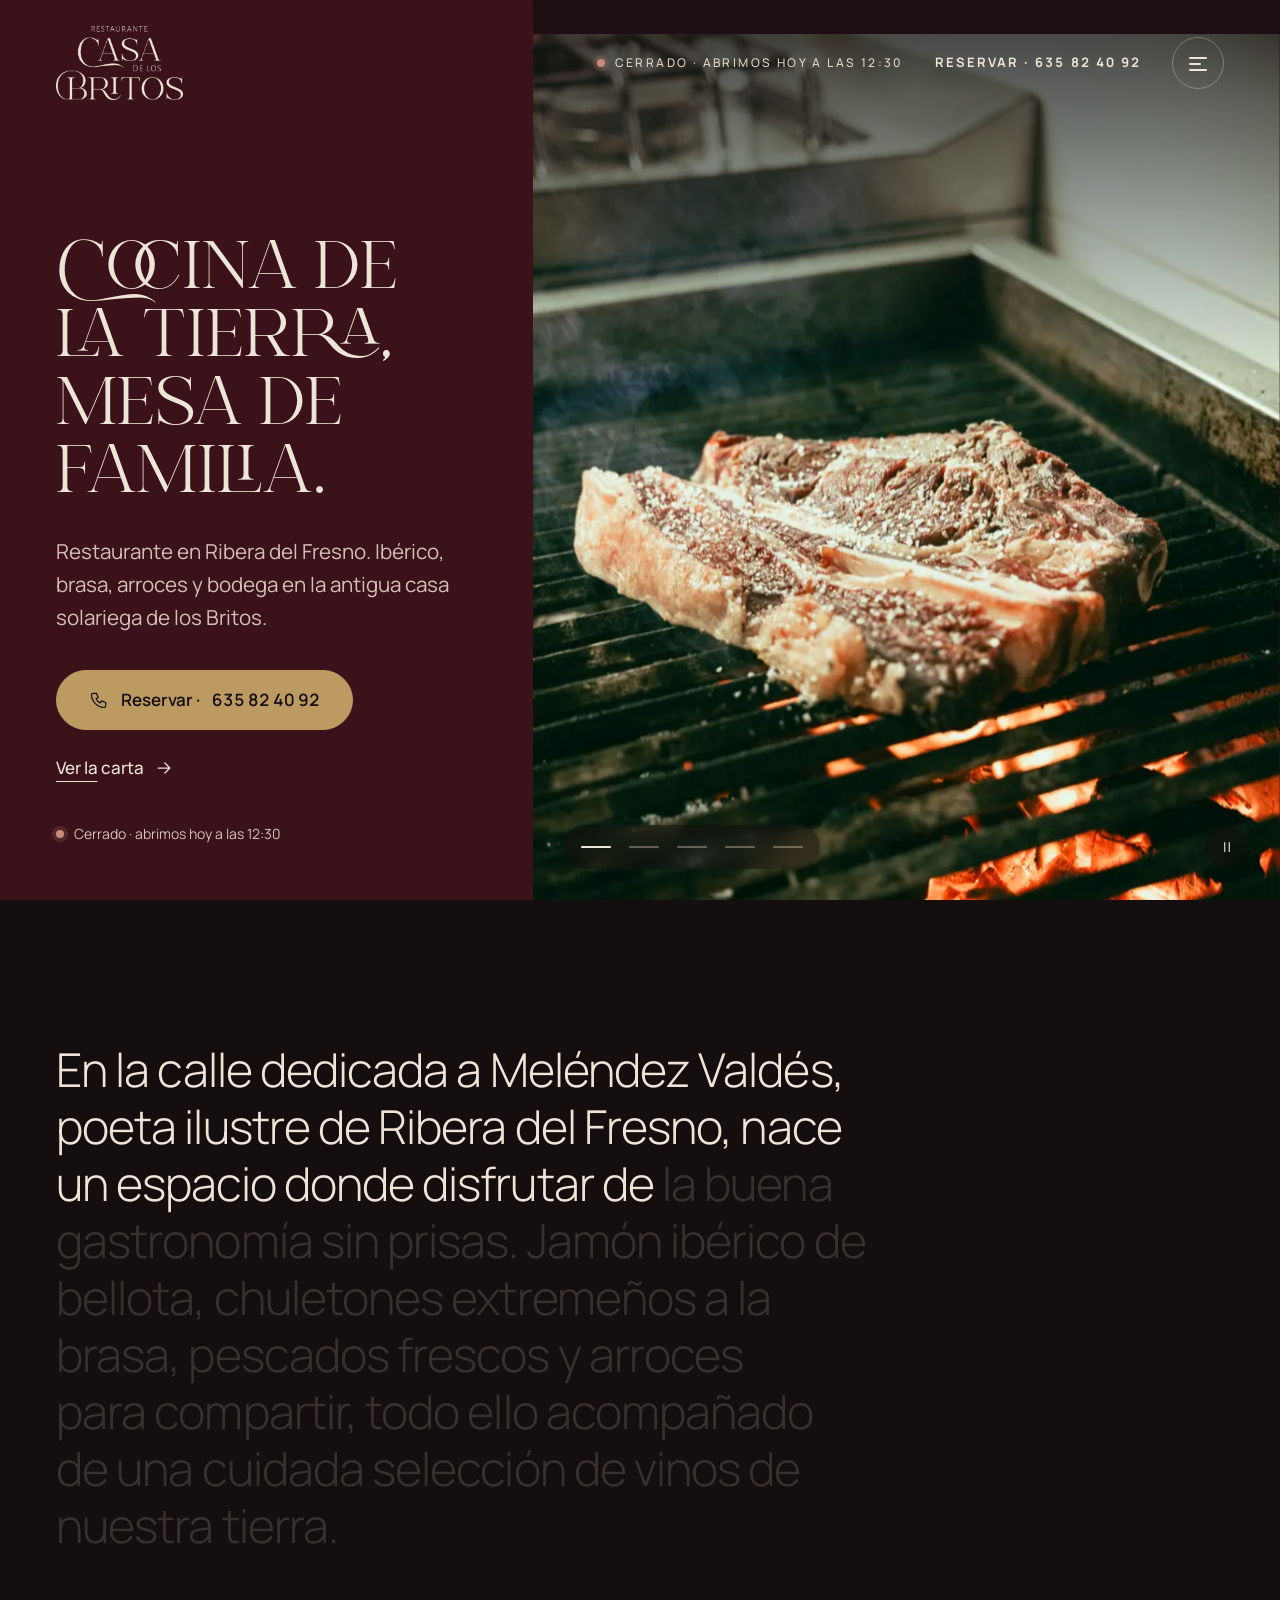
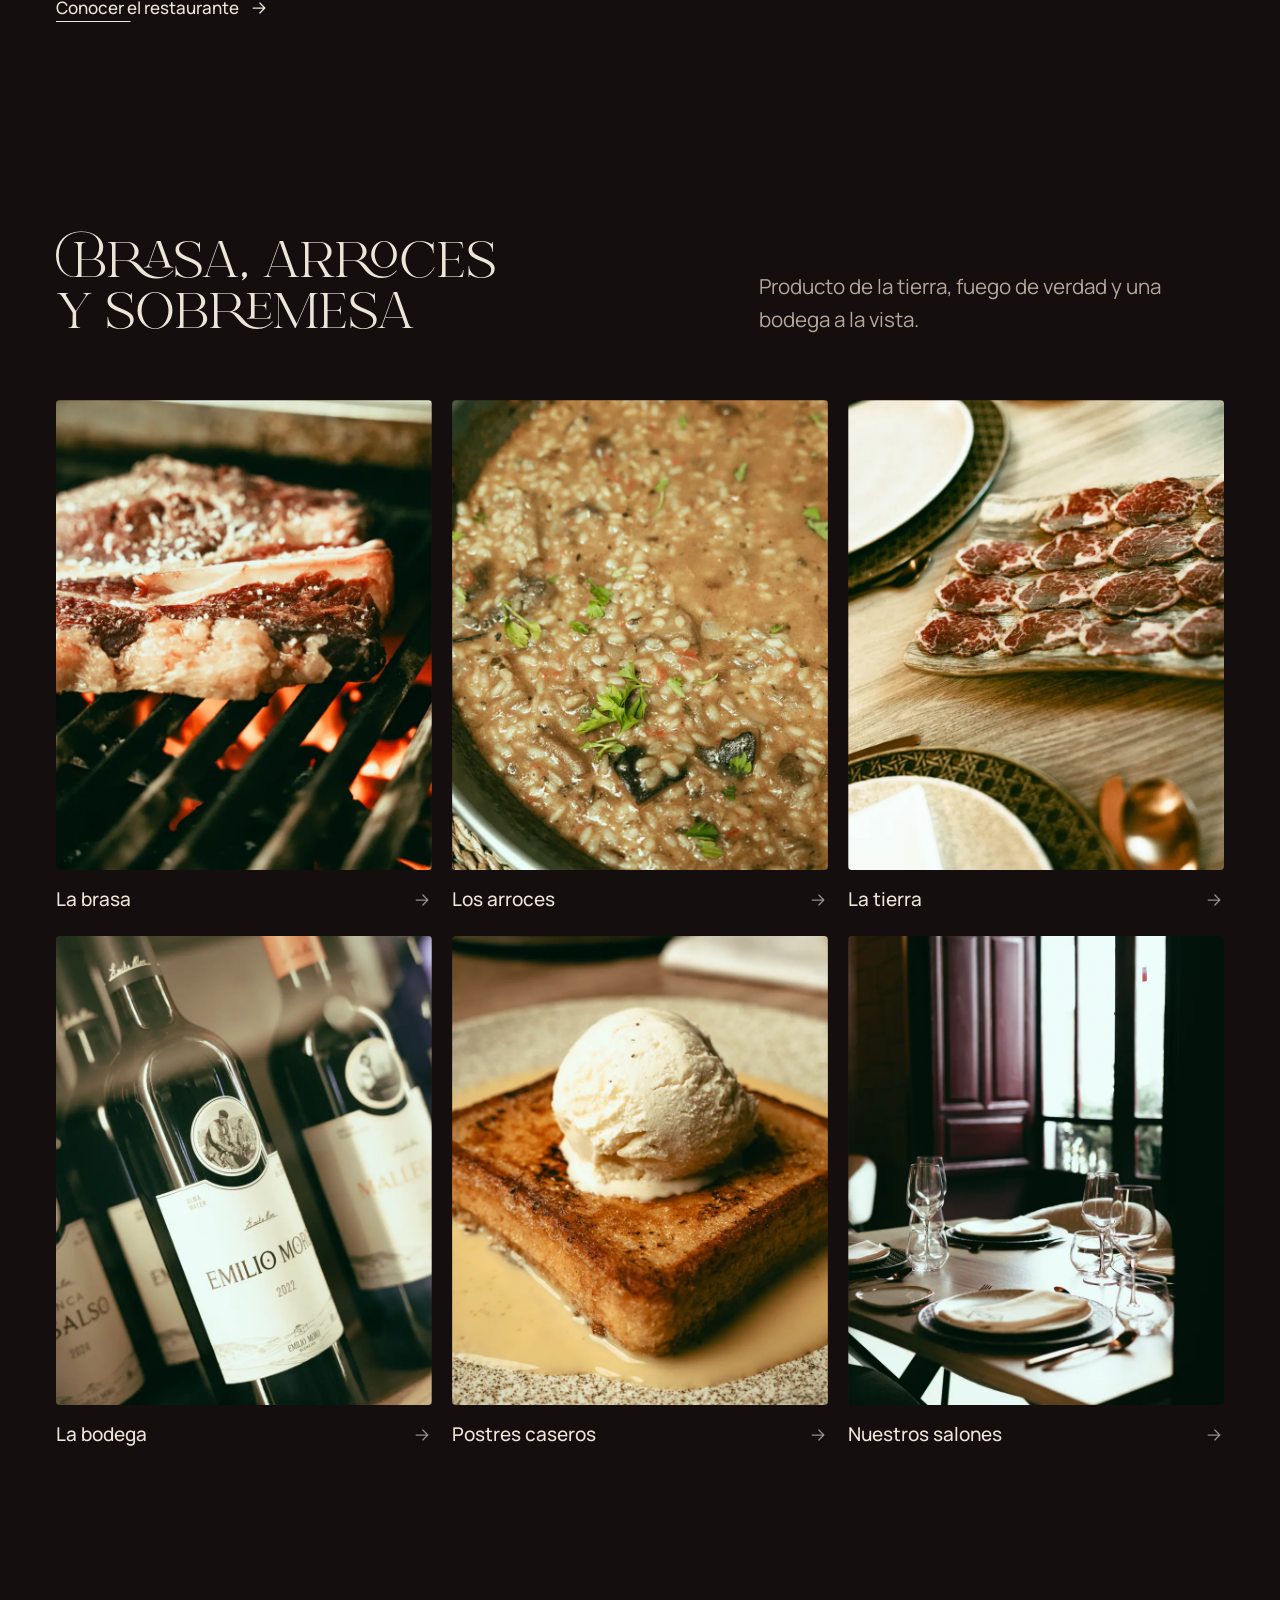
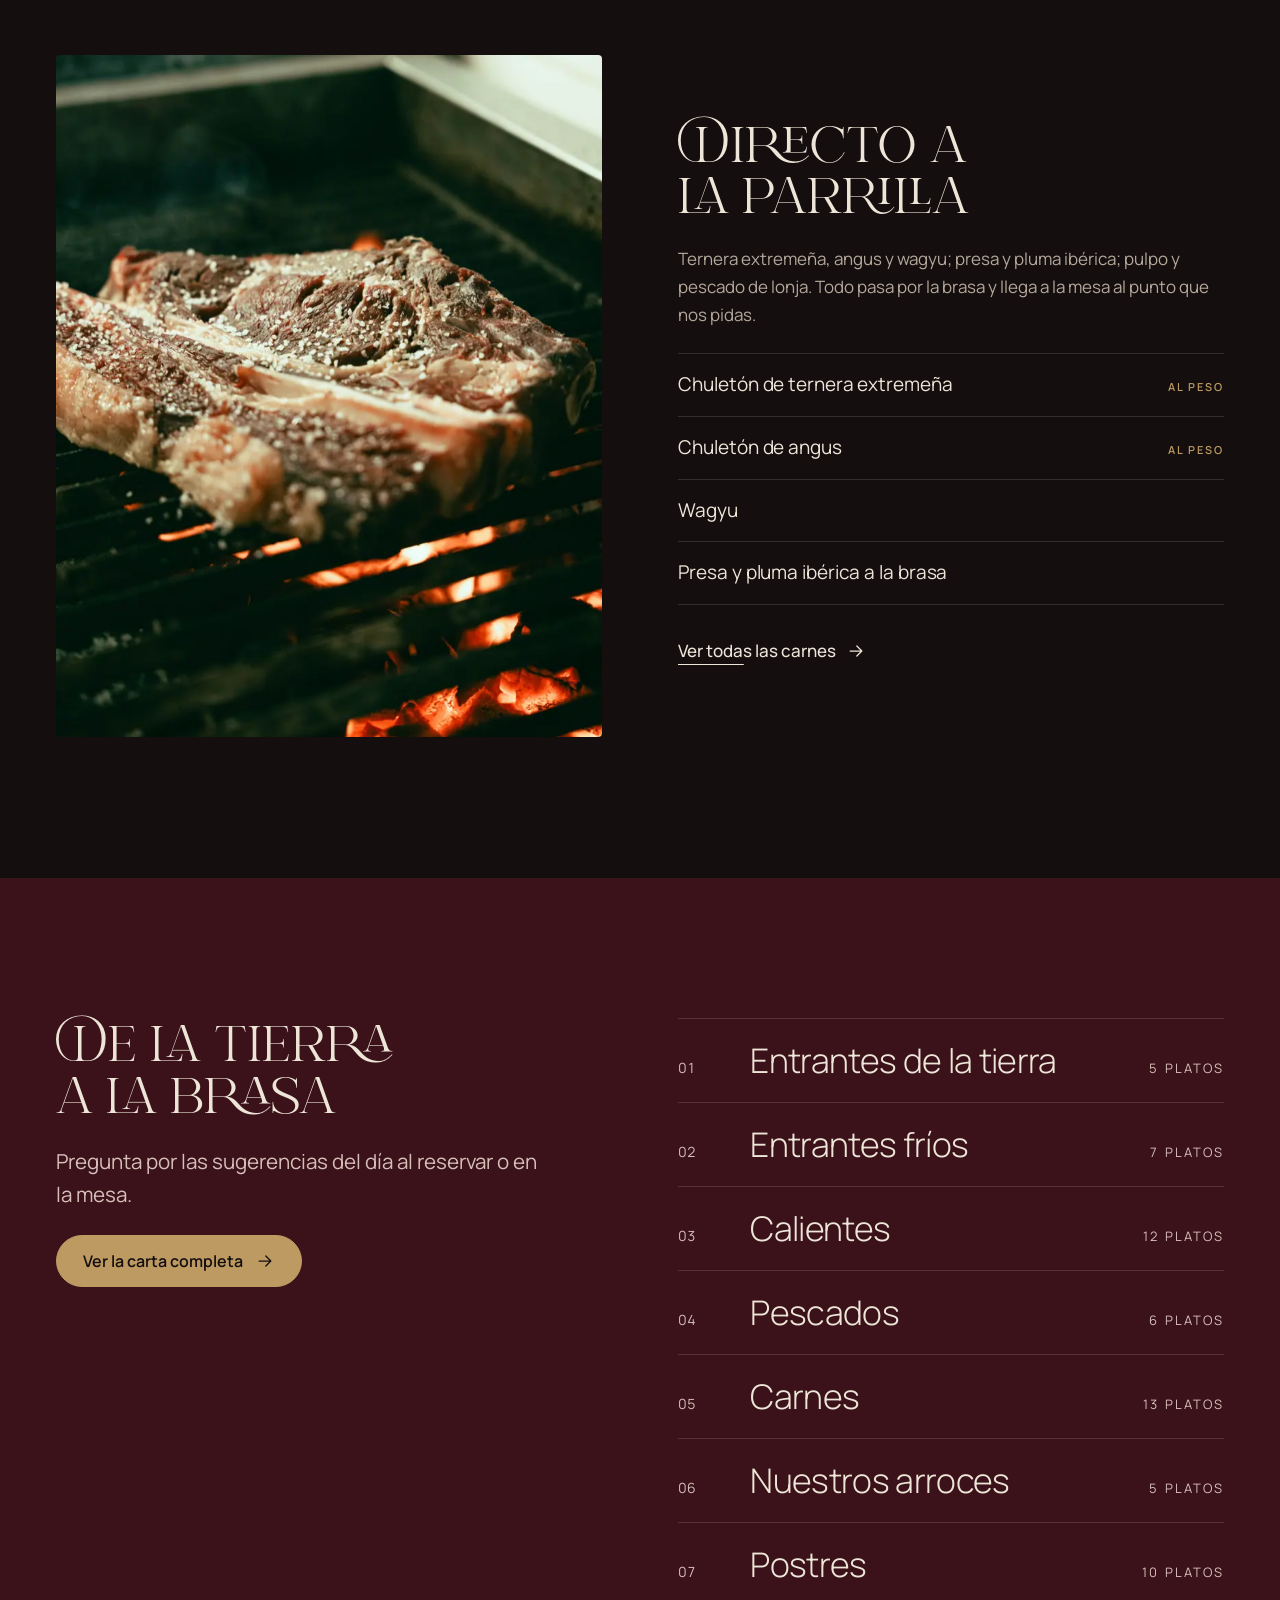
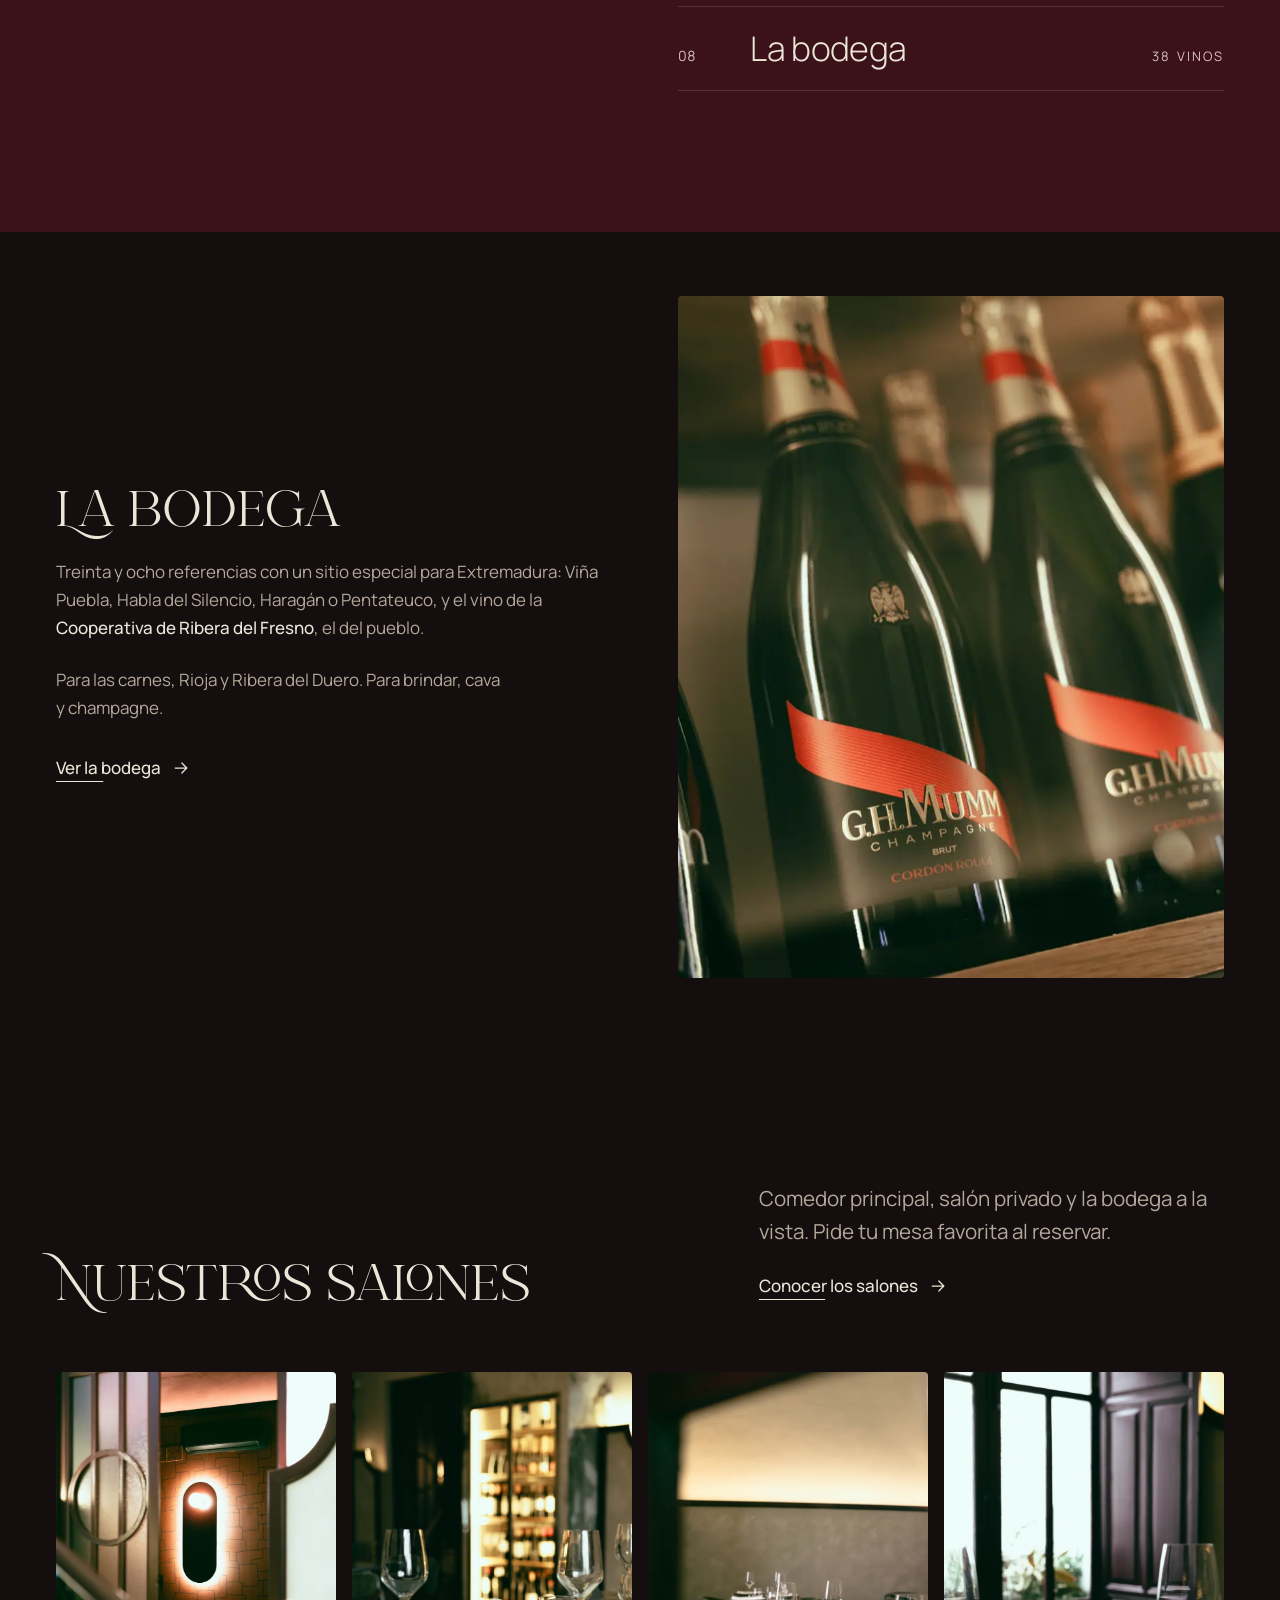
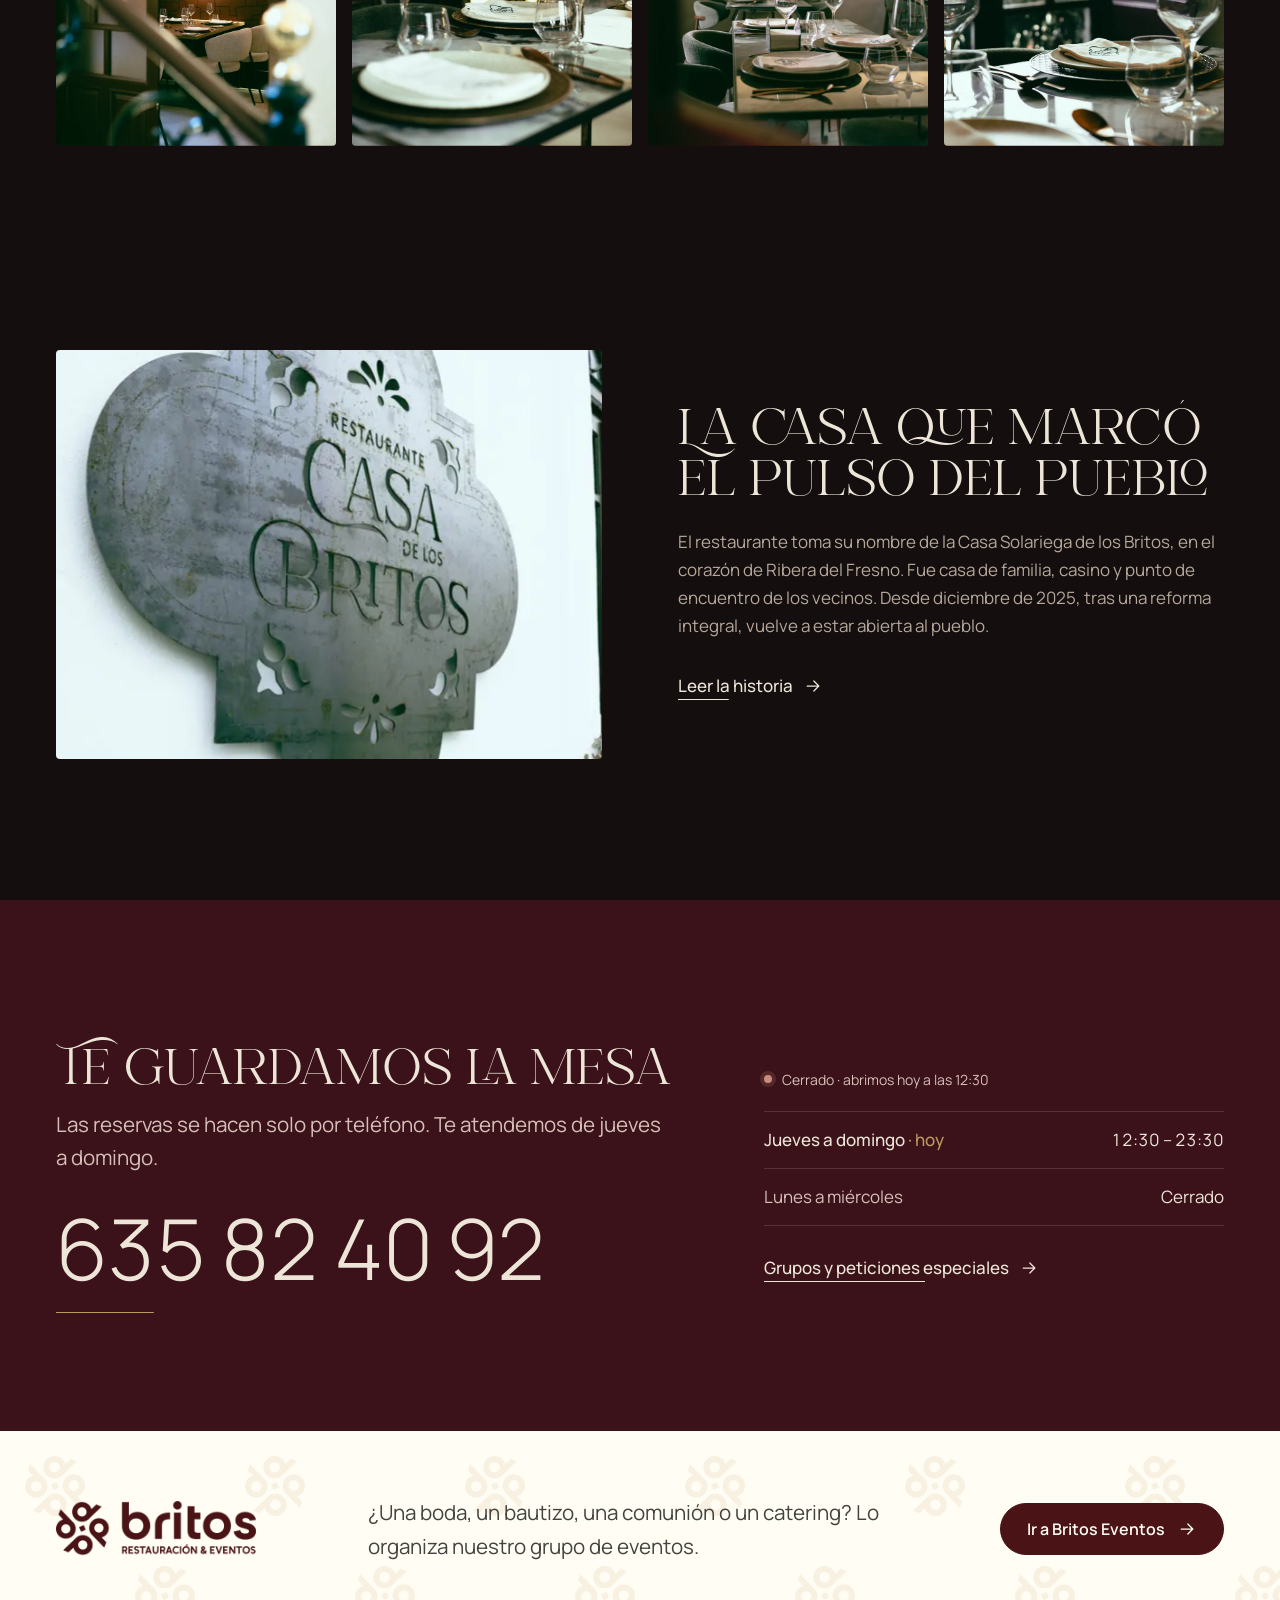
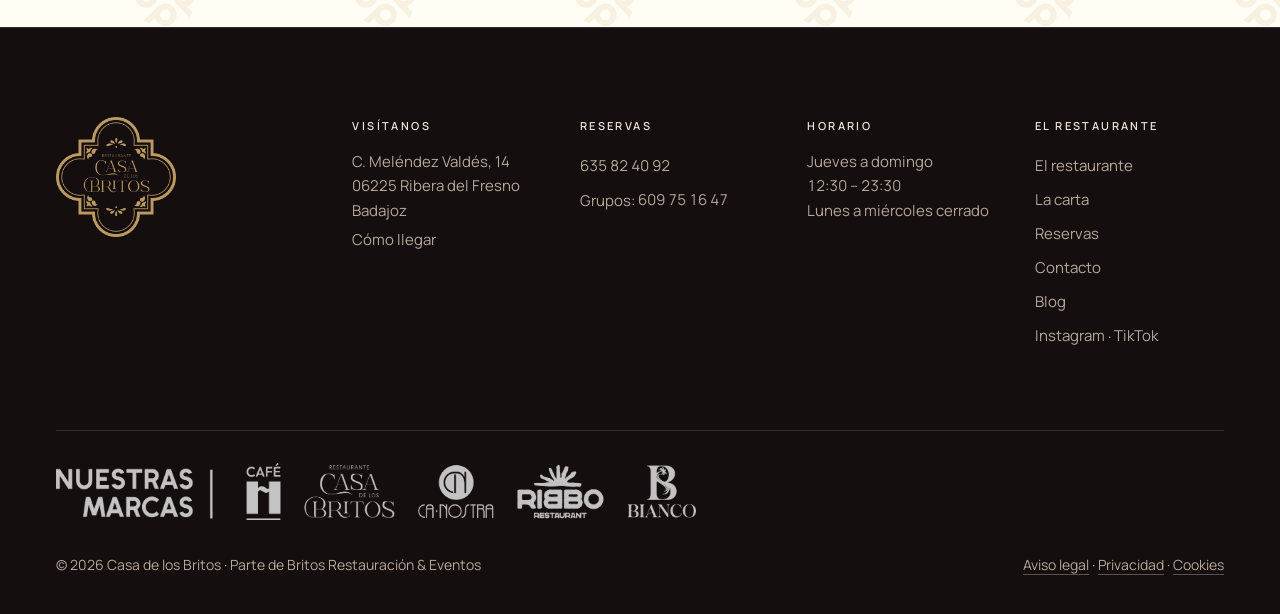
==== index.html @ 37c64090 "Versión en CSS y JS para que no se sirvan copias antiguas Co-Authored-By: Claude Opus 5.5 <noreply@a" ====
<!doctype html>
<html lang="es">
<head>
<meta charset="utf-8">
<meta name="viewport" content="width=device-width, initial-scale=1, viewport-fit=cover">
<title>Casa de los Britos · Restaurante en Ribera del Fresno</title>
<script>(function(d){var h=d.documentElement;h.classList.add('js','is-loading');try{if(sessionStorage.getItem('cb-visto'))h.classList.add('loader-quick')}catch(e){}setTimeout(function(){h.classList.remove('is-loading')},6000)})(document)</script>
<meta name="description" content="Restaurante en la antigua casa solariega de los Britos, Ribera del Fresno (Badajoz): ibérico de bellota, ternera extremeña a la brasa, pescado de lonja, arroces y bodega. Reservas por teléfono.">
<meta name="theme-color" content="#140e0f">
<meta property="og:type" content="website">
<meta property="og:locale" content="es_ES">
<meta property="og:title" content="Casa de los Britos · Restaurante en Ribera del Fresno">
<meta property="og:description" content="Restaurante en la antigua casa solariega de los Britos, Ribera del Fresno (Badajoz): ibérico de bellota, ternera extremeña a la brasa, pescado de lonja, arroces y bodega. Reservas por teléfono.">
<meta property="og:image" content="assets/img/dsc07287-1600.webp">
<link rel="icon" type="image/png" href="assets/logos/casa-logo-completo.png">
<link rel="preload" href="assets/fonts/manrope-latin.woff2" as="font" type="font/woff2" crossorigin>
<link rel="preload" as="image" href="assets/img/dsc07287-1600.webp" imagesrcset="assets/img/dsc07287-800.webp 800w, assets/img/dsc07287-1600.webp 1600w" imagesizes="(max-width: 899px) 100vw, 58vw">
<link rel="stylesheet" href="assets/css/styles.css?v=69b793e0">
<script src="assets/js/main.js?v=a32b78e7" defer></script>
<script src="assets/js/motion.js?v=c210499e" defer></script>
<script src="assets/js/carousel.js?v=3fe8a7d3" defer></script>
</head>
<body data-theme="casa">
<div class="loader" aria-hidden="true"><img class="loader__mark" src="assets/logos/casa-logo-completo-laton.png" alt="" width="800" height="800"><span class="loader__line"><i></i></span></div>
<svg width="0" height="0" style="position:absolute" aria-hidden="true" focusable="false">
  <symbol id="i-phone" viewBox="0 0 24 24"><path d="M5 4h4l2 5-2.5 1.5a11 11 0 0 0 5 5L15 13l5 2v4a2 2 0 0 1-2 2A16 16 0 0 1 3 6a2 2 0 0 1 2-2"/></symbol>
  <symbol id="i-arrow" viewBox="0 0 24 24"><path d="M5 12h14M13 6l6 6-6 6"/></symbol>
  <symbol id="i-copy" viewBox="0 0 24 24"><rect x="9" y="9" width="11" height="11" rx="1.5"/><path d="M5 15V5a1 1 0 0 1 1-1h10"/></symbol>
  <symbol id="i-pin" viewBox="0 0 24 24"><path d="M12 21s-7-6.2-7-11.5a7 7 0 0 1 14 0C19 14.8 12 21 12 21z"/><circle cx="12" cy="9.5" r="2.5"/></symbol>
  <symbol id="i-photo" viewBox="0 0 24 24"><rect x="3" y="5" width="18" height="14" rx="1.5"/><circle cx="9" cy="10" r="1.8"/><path d="M21 16l-5-5-8 8"/></symbol>
</svg>
<a class="skip" href="#main">Saltar al contenido</a>
<header class="top" id="top">
  <a class="top__brand" href="./" aria-label="Casa de los Britos, inicio"><img src="assets/logos/casa-logotipo-03-mantel.png" alt="Restaurante Casa de los Britos" width="800" height="464"></a>
  <div class="top__r">
    <span class="status top__status"><i></i><span data-live>Abrimos de jueves a domingo</span></span>
    <a class="top__call" href="tel:+34635824092">Reservar · <span class="num">635 82 40 92</span></a>
    <button class="burger" type="button" data-menu-open aria-expanded="false" aria-controls="menu" aria-label="Abrir menú"><b></b><b></b><b></b></button>
  </div>
</header>
<header class="pill" id="pill" inert>
  <a class="pill__brand" href="./" aria-label="Casa de los Britos, inicio"><img src="assets/logos/casa-logotipo-03-mantel.png" alt="Restaurante Casa de los Britos" width="800" height="464"></a>
  <nav class="pnav" aria-label="Principal"><span class="hl" aria-hidden="true"></span><a href="el-restaurante">El restaurante</a><a href="carta">La carta</a><a href="reservas">Reservas</a><a href="contacto">Contacto</a><a href="blog">Blog</a></nav>
  <span class="pnav__sep" aria-hidden="true"></span><a class="pnav__brand" href="eventos"><img src="assets/logos/britos-icono-white.png" alt="" width="18" height="18">Eventos</a>
  <a class="btn pill__call" href="tel:+34635824092"><svg class="ico" aria-hidden="true"><use href="#i-phone"/></svg>Llamar <span class="num">635 82 40 92</span></a>
  <button class="burger" type="button" data-menu-open aria-expanded="false" aria-controls="menu" aria-label="Abrir menú"><b></b><b></b><b></b></button>
</header>
<div class="menu" id="menu" role="dialog" aria-modal="true" aria-label="Menú" inert>
  <div class="menu__head">
    <a href="./" aria-label="Casa de los Britos, inicio"><img src="assets/logos/casa-logotipo-03-mantel.png" alt="Restaurante Casa de los Britos" width="800" height="464"></a>
    <button class="burger" type="button" data-menu-close aria-expanded="true" aria-label="Cerrar menú"><b></b><b></b><b></b></button>
  </div>
  <div class="menu__body">
    <ul class="mlinks">
      <li style="--i:0"><a href="./" data-prev="0" aria-current="page"><small>Inicio</small><span>Casa de los Britos</span></a></li>
      <li style="--i:1"><a href="el-restaurante" data-prev="1"><small>El lugar</small><span>El restaurante</span></a></li>
      <li style="--i:2"><a href="carta" data-prev="2"><small>Cocina</small><span>La carta</span></a></li>
      <li style="--i:3"><a href="reservas" data-prev="3"><small>Mesa</small><span>Reservas</span></a></li>
      <li style="--i:4"><a href="contacto" data-prev="4"><small>Visita</small><span>Contacto</span></a></li>
      <li style="--i:5"><a href="blog" data-prev="5"><small>Novedades</small><span>Blog</span></a></li>
      <li class="mlinks__out" style="--i:6"><a href="eventos"><img src="assets/logos/eventos-logotipo-01-white.png" alt="Britos Restauración & Eventos" width="800" height="220" loading="lazy"><svg class="ico" aria-hidden="true"><use href="#i-arrow"/></svg></a></li>
    </ul>
    <div class="mprev" aria-hidden="true"><img src="assets/img/4e3a8246-800.webp" alt="" loading="lazy" class="on"><img src="assets/img/dsc06935-800.webp" alt="" loading="lazy"><img src="assets/img/dsc07287-800.webp" alt="" loading="lazy"><img src="assets/img/4e3a8236-800.webp" alt="" loading="lazy"><img src="assets/img/dsc06948-800.webp" alt="" loading="lazy"><img src="assets/img/4e3a8597-800.webp" alt="" loading="lazy"></div>
  </div>
  <div class="menu__foot">
    <div><b>Dirección</b><a href="https://www.google.com/maps/search/?api=1&query=Casa+de+los+Britos%2C+C.+Mel%C3%A9ndez+Vald%C3%A9s+14%2C+Ribera+del+Fresno" target="_blank" rel="noopener">C. Meléndez Valdés, 14<br>Ribera del Fresno</a></div>
    <div><b>Hoy</b><span data-live>Abrimos de jueves a domingo</span></div>
    <div><b>Reservas</b><a class="num" href="tel:+34635824092">635 82 40 92</a></div>
    <div><b>Síguenos</b><a href="https://www.instagram.com/casadelosbritos/" target="_blank" rel="noopener">Instagram</a> · <a href="https://www.tiktok.com/@casadelosbritos" target="_blank" rel="noopener">TikTok</a></div>
  </div>
</div>
<main id="main">

<section class="hero" data-enter aria-labelledby="hero-title">
  <div class="hero__text">
    <div>
      <h1 id="hero-title" class="display enter" style="--i:0">Cocina de la tierra, mesa de familia.</h1>
      <p class="lead mt-m enter" style="--i:1">Restaurante en Ribera del Fresno. Ibérico, brasa, arroces y bodega en la antigua casa solariega de los Britos.</p>
    </div>
    <div class="enter" style="--i:3" data-callbar-hide>
      <div class="hero__cta">
        <a class="btn btn--lg" href="tel:+34635824092"><svg class="ico" aria-hidden="true"><use href="#i-phone"/></svg>Reservar · <span class="num">635 82 40 92</span></a>
        <a class="link" href="carta">Ver la carta <svg class="ico" aria-hidden="true"><use href="#i-arrow"/></svg></a>
      </div>
      <p class="status mt-m"><i></i><span data-live>Abrimos de jueves a domingo</span></p>
    </div>
  </div>
  <div class="hero__media carousel" data-carousel data-interval="6000" role="region" aria-roledescription="carrusel" aria-label="Fotos del restaurante">
    <figure class="ph">
      <div class="slides">
        <img class="slide is-active" data-i="0" aria-hidden="false" src="assets/img/dsc07287-1600.webp" srcset="assets/img/dsc07287-800.webp 800w, assets/img/dsc07287-1600.webp 1600w" sizes="(max-width: 899px) 100vw, 58vw" width="1600" height="2400" alt="Chuletón sobre la parrilla, con las brasas encendidas debajo" fetchpriority="high" style="object-position:center 60%">
        <img class="slide" data-i="1" aria-hidden="true" src="assets/img/4e3a8246-1600.webp" srcset="assets/img/4e3a8246-800.webp 800w, assets/img/4e3a8246-1600.webp 1600w" sizes="(max-width: 899px) 100vw, 58vw" width="1600" height="2400" alt="Mesa junto al aplique de luz cálida sobre la pared de barro" loading="lazy" decoding="async" style="object-position:center 50%">
        <img class="slide" data-i="2" aria-hidden="true" src="assets/img/4e3a8357-1600.webp" srcset="assets/img/4e3a8357-800.webp 800w, assets/img/4e3a8357-1600.webp 1600w" sizes="(max-width: 899px) 100vw, 58vw" width="1600" height="2400" alt="Jamón ibérico de bellota cortado a cuchillo" loading="lazy" decoding="async" style="object-position:center 55%">
        <img class="slide" data-i="3" aria-hidden="true" src="assets/img/dsc06935-1600.webp" srcset="assets/img/dsc06935-800.webp 800w, assets/img/dsc06935-1600.webp 1600w" sizes="(max-width: 899px) 100vw, 58vw" width="1600" height="2400" alt="Puertas de madera bajo el arco con vidriera de colores" loading="lazy" decoding="async" style="object-position:center 35%">
        <img class="slide" data-i="4" aria-hidden="true" src="assets/img/dsc07046-1600.webp" srcset="assets/img/dsc07046-800.webp 800w, assets/img/dsc07046-1600.webp 1600w" sizes="(max-width: 899px) 100vw, 58vw" width="1600" height="2400" alt="Arroz meloso de boletus recién hecho" loading="lazy" decoding="async" style="object-position:center 50%">
      </div>
    </figure>
    <div class="carousel__ui">
      <div class="carousel__dots">
        <button type="button" class="carousel__dot is-active" data-go="0" aria-label="Foto 1 de 5: la brasa" aria-current="true"><span></span></button><button type="button" class="carousel__dot" data-go="1" aria-label="Foto 2 de 5: la sala"><span></span></button><button type="button" class="carousel__dot" data-go="2" aria-label="Foto 3 de 5: el ibérico"><span></span></button><button type="button" class="carousel__dot" data-go="3" aria-label="Foto 4 de 5: la vidriera"><span></span></button><button type="button" class="carousel__dot" data-go="4" aria-label="Foto 5 de 5: los arroces"><span></span></button>
      </div>
      <button type="button" class="carousel__pause" data-pause aria-label="Pausar el carrusel" aria-pressed="false">
        <svg class="ico ico--pause" viewBox="0 0 24 24" aria-hidden="true"><path d="M9 6v12M15 6v12"/></svg>
        <svg class="ico ico--play" viewBox="0 0 24 24" aria-hidden="true"><path d="M8 5.5v13l11-6.5z"/></svg>
      </button>
    </div>
  </div>
</section>

<section class="section" aria-labelledby="bienvenida">
  <div class="wrap">
    <h2 id="bienvenida" class="sr-only">Bienvenidos al restaurante</h2>
    <p class="statement">En la calle dedicada a Meléndez Valdés, poeta ilustre de Ribera del Fresno, nace un espacio donde disfrutar de la buena gastronomía sin prisas. Jamón ibérico de bellota, chuletones extremeños a la brasa, pescados frescos y arroces para compartir, todo ello acompañado de una cuidada selección de vinos de nuestra tierra.</p>
    <a class="link mt-m" href="el-restaurante">Conocer el restaurante <svg class="ico" aria-hidden="true"><use href="#i-arrow"/></svg></a>
  </div>
</section>

<section class="section" aria-labelledby="cocina-title">
  <div class="wrap">
    <div class="head">
      <h2 id="cocina-title" class="h2">Brasa, arroces y sobremesa</h2>
      <p class="lead">Producto de la tierra, fuego de verdad y una bodega a la vista.</p>
    </div>
    <ul class="tiles">
      <li><a class="tile" href="carta#carnes"><figure class="ph ph--r45"><img src="assets/img/dsc07282-800.webp" srcset="assets/img/dsc07282-800.webp 800w, assets/img/dsc07282-1600.webp 1600w" sizes="(max-width: 899px) 50vw, 33vw" width="1600" height="2400" alt="Chuletón sobre la parrilla" loading="lazy" decoding="async"></figure><h3>La brasa <svg class="ico" aria-hidden="true"><use href="#i-arrow"/></svg></h3></a></li>
      <li><a class="tile" href="carta#arroces"><figure class="ph ph--r45"><img src="assets/img/dsc07046-800.webp" srcset="assets/img/dsc07046-800.webp 800w, assets/img/dsc07046-1600.webp 1600w" sizes="(max-width: 899px) 50vw, 33vw" width="1600" height="2400" alt="Arroz meloso de boletus recién hecho" loading="lazy" decoding="async"></figure><h3>Los arroces <svg class="ico" aria-hidden="true"><use href="#i-arrow"/></svg></h3></a></li>
      <li><a class="tile" href="carta#tierra"><figure class="ph ph--r45"><img src="assets/img/4e3a8357-800.webp" srcset="assets/img/4e3a8357-800.webp 800w, assets/img/4e3a8357-1600.webp 1600w" sizes="(max-width: 899px) 50vw, 33vw" width="1600" height="2400" alt="Jamón ibérico de bellota cortado a cuchillo" loading="lazy" decoding="async"></figure><h3>La tierra <svg class="ico" aria-hidden="true"><use href="#i-arrow"/></svg></h3></a></li>
      <li><a class="tile" href="carta#bodega"><figure class="ph ph--r45"><img src="assets/img/dsc06961-800.webp" srcset="assets/img/dsc06961-800.webp 800w, assets/img/dsc06961-1600.webp 1600w" sizes="(max-width: 899px) 50vw, 33vw" width="1600" height="2400" alt="Botellas de la bodega del restaurante" loading="lazy" decoding="async"></figure><h3>La bodega <svg class="ico" aria-hidden="true"><use href="#i-arrow"/></svg></h3></a></li>
      <li><a class="tile" href="carta#postres"><figure class="ph ph--r45"><img src="assets/img/dsc07442-800.webp" srcset="assets/img/dsc07442-800.webp 800w, assets/img/dsc07442-1600.webp 1600w" sizes="(max-width: 899px) 50vw, 33vw" width="1600" height="2400" alt="Torrija caramelizada con helado" loading="lazy" decoding="async"></figure><h3>Postres caseros <svg class="ico" aria-hidden="true"><use href="#i-arrow"/></svg></h3></a></li>
      <li><a class="tile" href="el-restaurante#espacios"><figure class="ph ph--r45"><img src="assets/img/4e3a8251-800.webp" srcset="assets/img/4e3a8251-800.webp 800w, assets/img/4e3a8251-1600.webp 1600w" sizes="(max-width: 899px) 50vw, 33vw" width="1600" height="2400" alt="Mesa de uno de nuestros salones junto a la ventana" loading="lazy" decoding="async"></figure><h3>Nuestros salones <svg class="ico" aria-hidden="true"><use href="#i-arrow"/></svg></h3></a></li>
    </ul>
  </div>
</section>

<section class="section" aria-labelledby="brasa-title">
  <div class="wrap">
    <div class="split">
      <figure class="ph ph--r45"><img src="assets/img/dsc07291-800.webp" srcset="assets/img/dsc07291-800.webp 800w, assets/img/dsc07291-1600.webp 1600w" sizes="(max-width: 899px) 100vw, 46vw" width="1600" height="2400" alt="Chuletón dorándose sobre la parrilla con las brasas encendidas" loading="lazy" decoding="async"></figure>
      <div class="stack">
        <h2 id="brasa-title" class="h2">Directo a la parrilla</h2>
        <p class="prose">Ternera extremeña, angus y wagyu; presa y pluma ibérica; pulpo y pescado de lonja. Todo pasa por la brasa y llega a la mesa al punto que nos pidas.</p>
        <ul class="menu-list" style="width:100%">
          <li><h3>Chuletón de ternera extremeña</h3><span class="tag">Al peso</span></li>
          <li><h3>Chuletón de angus</h3><span class="tag">Al peso</span></li>
          <li><h3>Wagyu</h3></li>
          <li><h3>Presa y pluma ibérica a la brasa</h3></li>
        </ul>
        <a class="link" href="carta#carnes">Ver todas las carnes <svg class="ico" aria-hidden="true"><use href="#i-arrow"/></svg></a>
      </div>
    </div>
  </div>
</section>

<section class="section section--surface" aria-labelledby="carta-title">
  <div class="wrap">
    <div class="split split--top">
      <div class="stack">
        <h2 id="carta-title" class="h2">De la tierra a la brasa</h2>
        <p class="lead">Pregunta por las sugerencias del día al reservar o en la mesa.</p>
        <a class="btn" href="carta">Ver la carta completa <svg class="ico" aria-hidden="true"><use href="#i-arrow"/></svg></a>
      </div>
      <ol class="index-list">
        <li><a href="carta#tierra"><span class="n">01</span><span class="t">Entrantes de la tierra</span><span class="c">5 platos</span></a></li>
        <li><a href="carta#frios"><span class="n">02</span><span class="t">Entrantes fríos</span><span class="c">7 platos</span></a></li>
        <li><a href="carta#calientes"><span class="n">03</span><span class="t">Calientes</span><span class="c">12 platos</span></a></li>
        <li><a href="carta#pescados"><span class="n">04</span><span class="t">Pescados</span><span class="c">6 platos</span></a></li>
        <li><a href="carta#carnes"><span class="n">05</span><span class="t">Carnes</span><span class="c">13 platos</span></a></li>
        <li><a href="carta#arroces"><span class="n">06</span><span class="t">Nuestros arroces</span><span class="c">5 platos</span></a></li>
        <li><a href="carta#postres"><span class="n">07</span><span class="t">Postres</span><span class="c">10 platos</span></a></li>
        <li><a href="carta#bodega"><span class="n">08</span><span class="t">La bodega</span><span class="c">38 vinos</span></a></li>
      </ol>
    </div>
  </div>
</section>

<section class="section" aria-labelledby="bodega-title">
  <div class="wrap">
    <div class="split">
      <div class="stack">
        <h2 id="bodega-title" class="h2">La bodega</h2>
        <p class="prose">Treinta y ocho referencias con un sitio especial para Extremadura: Viña Puebla, Habla del Silencio, Haragán o Pentateuco, y el vino de la <strong>Cooperativa de Ribera del Fresno</strong>, el del pueblo.</p>
        <p class="prose">Para las carnes, Rioja y Ribera del Duero. Para brindar, cava y champagne.</p>
        <a class="link" href="carta#bodega">Ver la bodega <svg class="ico" aria-hidden="true"><use href="#i-arrow"/></svg></a>
      </div>
      <figure class="ph ph--r45"><img src="assets/img/dsc06962-800.webp" srcset="assets/img/dsc06962-800.webp 800w, assets/img/dsc06962-1600.webp 1600w" sizes="(max-width: 899px) 100vw, 46vw" width="1600" height="2400" alt="Botellas de espumoso en el botellero de la bodega" loading="lazy" decoding="async"></figure>
    </div>
  </div>
</section>

<section class="section" aria-labelledby="salones-title">
  <div class="wrap">
    <div class="head">
      <h2 id="salones-title" class="h2">Nuestros salones</h2>
      <div>
        <p class="lead">Comedor principal, salón privado y la bodega a la vista. Pide tu mesa favorita al reservar.</p>
        <a class="link mt-s" href="el-restaurante#espacios">Conocer los salones <svg class="ico" aria-hidden="true"><use href="#i-arrow"/></svg></a>
      </div>
    </div>
  </div>
  <div class="strip" role="list">
    <a role="listitem" class="ph" href="el-restaurante#espacios"><img src="assets/img/4e3a8224-800.webp" srcset="assets/img/4e3a8224-800.webp 800w, assets/img/4e3a8224-1600.webp 1600w" sizes="(max-width: 699px) 70vw, 25vw" width="1600" height="2400" alt="Escalera y sala con aplique de luz al fondo" loading="lazy" decoding="async"></a>
    <a role="listitem" class="ph" href="el-restaurante#espacios"><img src="assets/img/4e3a8241-800.webp" srcset="assets/img/4e3a8241-800.webp 800w, assets/img/4e3a8241-1600.webp 1600w" sizes="(max-width: 699px) 70vw, 25vw" width="1600" height="2400" alt="Mesa puesta delante del botellero" loading="lazy" decoding="async" style="object-position:center 55%"></a>
    <a role="listitem" class="ph" href="el-restaurante#espacios"><img src="assets/img/dsc06941-800.webp" srcset="assets/img/dsc06941-800.webp 800w, assets/img/dsc06941-1600.webp 1600w" sizes="(max-width: 699px) 70vw, 25vw" width="1600" height="2400" alt="Mesas de la sala con la luz cálida de la pared" loading="lazy" decoding="async"></a>
    <a role="listitem" class="ph" href="el-restaurante#espacios"><img src="assets/img/4e3a8231-800.webp" srcset="assets/img/4e3a8231-800.webp 800w, assets/img/4e3a8231-1600.webp 1600w" sizes="(max-width: 699px) 70vw, 25vw" width="1600" height="2400" alt="Mesa de mármol junto a la ventana del patio" loading="lazy" decoding="async" style="object-position:center 60%"></a>
  </div>
</section>

<!-- Reseñas de Google: se rellenan desde api/resenas.php (configurable en /admin). Sin configurar, la sección no se muestra. -->
<section class="section section--surface reviews" id="resenas" aria-labelledby="resenas-title" data-reviews hidden>
  <div class="wrap">
    <div class="head">
      <h2 id="resenas-title" class="h2">Lo que dicen en Google</h2>
      <div class="reviews__score">
        <p><span class="reviews__rating num" data-r-rating></span><span class="reviews__stars" data-r-stars aria-hidden="true"></span></p>
        <p class="muted" data-r-count></p>
      </div>
    </div>
    <ul class="reviews__list" data-r-list></ul>
    <p class="reviews__foot"><a class="link" data-r-link href="#" target="_blank" rel="noopener">Ver todas las reseñas en Google <svg class="ico" aria-hidden="true"><use href="#i-arrow"/></svg></a><span class="muted">Reseñas de Google</span></p>
  </div>
</section>

<section class="section" aria-labelledby="historia-title">
  <div class="wrap">
    <div class="split">
      <figure class="ph ph--r43"><img src="assets/img/dsc06948-800.webp" srcset="assets/img/dsc06948-800.webp 800w, assets/img/dsc06948-1600.webp 1600w" sizes="(max-width: 899px) 100vw, 50vw" width="1600" height="1067" alt="Placa con el escudo de Restaurante Casa de los Britos en la fachada" loading="lazy" decoding="async"></figure>
      <div class="stack">
        <h2 id="historia-title" class="h2">La casa que marcó el pulso del pueblo</h2>
        <p class="prose">El restaurante toma su nombre de la Casa Solariega de los Britos, en el corazón de Ribera del Fresno. Fue casa de familia, casino y punto de encuentro de los vecinos. Desde diciembre de 2025, tras una reforma integral, vuelve a estar abierta al pueblo.</p>
        <a class="link" href="el-restaurante#historia">Leer la historia <svg class="ico" aria-hidden="true"><use href="#i-arrow"/></svg></a>
      </div>
    </div>
  </div>
</section>

<section class="close" aria-labelledby="reserva-title">
  <div class="wrap close__in">
    <div>
      <h2 id="reserva-title" class="h2">Te guardamos la mesa</h2>
      <p class="lead mt-s">Las reservas se hacen solo por teléfono. Te atendemos de jueves a domingo.</p>
      <p class="phone-big num mt-m"><a href="tel:+34635824092">635 82 40 92</a></p>
    </div>
    <div class="close__side">
      <p class="status"><i></i><span data-live>Abrimos de jueves a domingo</span></p>
      <dl class="hours">
        <div data-days="4,5,6,0"><dt>Jueves a domingo</dt><dd>12:30 – 23:30</dd></div>
        <div data-days="1,2,3"><dt>Lunes a miércoles</dt><dd>Cerrado</dd></div>
      </dl>
      <a class="link" href="reservas">Grupos y peticiones especiales <svg class="ico" aria-hidden="true"><use href="#i-arrow"/></svg></a>
    </div>
  </div>
</section>

<section class="to-britos" aria-label="Britos Restauración y Eventos">
  <div class="wrap to-britos__in">
    <img src="assets/logos/britos-logotipo-burdeos.png" alt="Britos Restauración &amp; Eventos" width="900" height="248" loading="lazy">
    <p>¿Una boda, un bautizo, una comunión o un catering? Lo organiza nuestro grupo de eventos.</p>
    <a class="btn" href="eventos">Ir a Britos Eventos <svg class="ico" aria-hidden="true"><use href="#i-arrow"/></svg></a>
  </div>
</section>

</main>
<footer class="footer">
  <div class="wrap">
    <div class="footer__top">
      <div><img class="footer__logo" src="assets/logos/casa-logo-completo-laton.png" alt="Restaurante Casa de los Britos" width="800" height="800" loading="lazy"></div>
      <div>
        <h2>Visítanos</h2>
        <address>C. Meléndez Valdés, 14<br>06225 Ribera del Fresno<br>Badajoz</address>
        <p><a href="https://www.google.com/maps/search/?api=1&query=Casa+de+los+Britos%2C+C.+Mel%C3%A9ndez+Vald%C3%A9s+14%2C+Ribera+del+Fresno" target="_blank" rel="noopener">Cómo llegar</a></p>
      </div>
      <div>
        <h2>Reservas</h2>
        <p><a class="num" href="tel:+34635824092">635 82 40 92</a></p>
        <p>Grupos: <a class="num" href="tel:+34609751647">609 75 16 47</a></p>
      </div>
      <div>
        <h2>Horario</h2>
        <p>Jueves a domingo<br><span class="num">12:30 – 23:30</span><br>Lunes a miércoles cerrado</p>
      </div>
      <div>
        <h2>El restaurante</h2>
        <ul><li><a href="el-restaurante">El restaurante</a></li><li><a href="carta">La carta</a></li><li><a href="reservas">Reservas</a></li><li><a href="contacto">Contacto</a></li><li><a href="blog">Blog</a></li><li><a href="https://www.instagram.com/casadelosbritos/" target="_blank" rel="noopener">Instagram</a> · <a href="https://www.tiktok.com/@casadelosbritos" target="_blank" rel="noopener">TikTok</a></li></ul>
      </div>
    </div>
    <div class="footer__brands"><img src="assets/logos/eventos-nuestras-marcas-white.png" alt="Nuestras marcas: Café Hibernia, Restaurante Casa de los Britos, Ca·Nostra, Ribbo Restaurant y Bianco" width="1800" height="159" loading="lazy"></div>
    <div class="footer__legal"><p>© <span data-year>2026</span> Casa de los Britos · Parte de <a href="eventos">Britos Restauración &amp; Eventos</a></p><p class="footer__links"><a href="aviso-legal">Aviso legal</a> · <a href="privacidad">Privacidad</a> · <a href="cookies">Cookies</a></p></div>
  </div>
</footer>
<div class="callbar"><a class="btn btn--lg" href="tel:+34635824092"><svg class="ico" aria-hidden="true"><use href="#i-phone"/></svg>Reservar · <span class="num">635 82 40 92</span></a></div>
<p id="live" class="sr-only" aria-live="polite"></p>
</body>
</html>
---- assets/css/styles.css ----
/* Casa de los Britos · Britos Restauración & Eventos
   Una web, dos secciones con identidad propia:
   - casa: la sala de noche (burdeos, mantel, latón)
   - britos: el cartel de eventos (marfil, burdeos Britos y las cuatro cápsulas) */

@font-face {
  font-family: "Manrope";
  src: url("../fonts/manrope-latin.woff2") format("woff2");
  font-weight: 300 700; font-display: swap;
  unicode-range: U+0000-00FF, U+0131, U+0152-0153, U+02BB-02BC, U+02C6, U+02DA, U+02DC, U+0304, U+0308, U+0329, U+2000-206F, U+20AC, U+2122, U+2191, U+2193, U+2212, U+2215, U+FEFF, U+FFFD;
}
@font-face {
  font-family: "Manrope";
  src: url("../fonts/manrope-latin-ext.woff2") format("woff2");
  font-weight: 300 700; font-display: swap;
  unicode-range: U+0100-02BA, U+02BD-02C5, U+02C7-02CC, U+02CE-02D7, U+02DD-02FF, U+1D00-1DBF, U+1E00-1E9F, U+1EF2-1EFF, U+2020, U+20A0-20AB, U+20AD-20C4, U+2113, U+2C60-2C7F, U+A720-A7FF;
}
/* PENDIENTE: licencia web de Primor Stylish (Typebae) antes de publicar */
@font-face {
  font-family: "Primor";
  src: url("../fonts/primor-stylish.otf") format("opentype");
  font-display: swap;
}

/* ---------- Tokens ---------- */
:root {
  --noche: #140e0f;
  --noche-2: #1d1214;
  --burdeos: #3b1219;
  --burdeos-2: #521a24;
  --mantel: #ede5d8;
  --gris: #b5a79a;
  --laton: #bc9a62;
  --laton-claro: #d2b27c;

  --marfil: #fffdf4;
  --marfil-2: #f6efe0;
  --britos: #4a1416;
  --britos-2: #5e1d20;
  --texto-b: #43433f;
  --mostaza: #b58a43;
  --capsula-burdeos: #6e2226;
  --pizarra: #2e3b45;
  --oliva: #5f5e3c;

  --ease-out: cubic-bezier(0.23, 1, 0.32, 1);
  --ease-in-out: cubic-bezier(0.77, 0, 0.175, 1);
  --ease-drawer: cubic-bezier(0.32, 0.72, 0, 1);

  --wrap: 1240px;
  --gutter: clamp(20px, 4.4vw, 56px);
  --section: clamp(88px, 11vw, 160px);
  --pill-h: 64px;
  --pill-top: 14px;
  --head-space: calc(var(--pill-h) + var(--pill-top) * 2);

  --t-display: clamp(2.5rem, 1.2rem + 3.4vw, 4.375rem);
  --t-h2: clamp(2rem, 1.3rem + 2.4vw, 3.375rem);
  --t-h3: clamp(1.25rem, 1.1rem + 0.5vw, 1.5rem);
  --t-lead: clamp(1.125rem, 1.05rem + 0.3vw, 1.3125rem);
  --t-body: 1.0625rem;
  --t-small: 0.875rem;
}
@media (max-width: 899px) { :root { --pill-h: 58px; --pill-top: 10px; } }

body[data-theme="casa"] {
  --bg: var(--noche);
  --surface: var(--burdeos);
  --surface-2: var(--burdeos-2);
  --ink: var(--mantel);
  --muted: var(--gris);
  --line: rgba(237, 229, 216, 0.14);
  --line-strong: rgba(237, 229, 216, 0.32);
  --accent: var(--laton);
  --accent-ink: var(--noche);
  --accent-hover: var(--laton-claro);
  --focus: var(--laton-claro);
  --pill-bg: rgba(29, 18, 20, 0.72);
  --menu-bg: var(--noche-2);
  color-scheme: dark;
}
body[data-theme="britos"] {
  --bg: var(--marfil);
  --surface: var(--marfil-2);
  --surface-2: #ece2cd;
  --ink: var(--britos);
  --muted: #5a5652;
  --line: rgba(74, 20, 22, 0.14);
  --line-strong: rgba(74, 20, 22, 0.34);
  --accent: var(--britos);
  --accent-ink: var(--marfil);
  --accent-hover: var(--britos-2);
  --focus: var(--mostaza);
  --pill-bg: rgba(255, 253, 244, 0.8);
  --menu-bg: var(--marfil);
  color-scheme: light;
}
/* Texto secundario sobre burdeos: matiz del propio fondo */
body[data-theme="casa"] :is(.hero, .close, .section--surface) { --muted: #d6bfb9; }

/* ---------- Base ---------- */
*, *::before, *::after { box-sizing: border-box; }
html { -webkit-text-size-adjust: 100%; text-size-adjust: 100%; scroll-padding-top: calc(var(--head-space) + 12px); }
@media (prefers-reduced-motion: no-preference) { html { scroll-behavior: smooth; } }
body {
  margin: 0; background: var(--bg); color: var(--ink);
  font: 400 var(--t-body)/1.65 "Manrope", system-ui, sans-serif;
  -webkit-font-smoothing: antialiased; -moz-osx-font-smoothing: grayscale;
  scrollbar-color: var(--line-strong) var(--bg);
  -webkit-tap-highlight-color: transparent;
}
body[data-theme="britos"] { color: var(--texto-b); }
::selection { background: var(--accent); color: var(--accent-ink); }
img { display: block; max-width: 100%; height: auto; }
a { color: inherit; text-decoration: none; }
h1, h2, h3, p, ul, ol, dl, dd, figure, blockquote, address { margin: 0; }
address { font-style: normal; }
ul, ol { padding: 0; list-style: none; }
button, input, select, textarea { font: inherit; color: inherit; }
button { cursor: pointer; }
:focus-visible { outline: 2px solid var(--focus); outline-offset: 3px; border-radius: 2px; }
.sr-only { position: absolute; width: 1px; height: 1px; padding: 0; margin: -1px; overflow: hidden; clip: rect(0 0 0 0); white-space: nowrap; border: 0; }
.skip { position: fixed; left: 16px; top: 12px; z-index: 200; background: var(--accent); color: var(--accent-ink); padding: 12px 18px; font-weight: 600; border-radius: 999px; transform: translateY(-200%); }
.skip:focus-visible { transform: none; }

h1, h2, h3 { font-weight: 300; text-wrap: balance; color: var(--ink); }
p, li, dd { text-wrap: pretty; }
.display { font-size: var(--t-display); line-height: 1.03; letter-spacing: -0.035em; }
.primor { font-family: "Primor", "Manrope", serif; font-weight: 400; letter-spacing: 0; line-height: 0.95; }
.h2 { font-size: var(--t-h2); line-height: 1.08; letter-spacing: -0.025em; }
.h3 { font-size: var(--t-h3); line-height: 1.3; letter-spacing: -0.01em; font-weight: 500; }
.lead { font-size: var(--t-lead); line-height: 1.6; color: var(--muted); max-width: 48ch; }
.statement { font-size: clamp(1.6rem, 1rem + 2.4vw, 3rem); line-height: 1.22; letter-spacing: -0.02em; font-weight: 300; color: var(--ink); max-width: 30ch; text-wrap: pretty; }
.prose { max-width: 62ch; color: var(--muted); }
.prose p + p { margin-top: 1em; }
.prose strong { color: var(--ink); font-weight: 500; }
.num { font-variant-numeric: tabular-nums lining-nums; }
.muted { color: var(--muted); }

.wrap { width: 100%; max-width: calc(var(--wrap) + 2 * var(--gutter)); margin: 0 auto; padding: 0 var(--gutter); }
.section { padding: var(--section) 0; }
.section--surface { background: var(--surface); }
.section + .section:not(.section--surface) { padding-top: calc(var(--section) * 0.45); }
.grid { display: grid; grid-template-columns: repeat(12, minmax(0, 1fr)); column-gap: clamp(16px, 2vw, 32px); }
@media (max-width: 899px) { .grid > * { grid-column: 1 / -1 !important; } }
.mt-s { margin-top: 16px; } .mt-m { margin-top: 32px; } .mt-l { margin-top: clamp(48px, 6vw, 88px); }

/* ---------- Icons ---------- */
.ico { width: 20px; height: 20px; flex: none; fill: none; stroke: currentColor; stroke-width: 1.5; stroke-linecap: round; stroke-linejoin: round; }

/* ---------- Links & buttons ---------- */
.link { position: relative; display: inline-flex; align-items: center; gap: 10px; font-weight: 500; min-height: 44px; color: var(--ink); }
.link::after { content: ""; position: absolute; left: 0; right: 0; bottom: 8px; height: 1px; background: currentColor; transform: scaleX(0.35); transform-origin: left; transition: transform 260ms var(--ease-out); }
.link .ico { transition: transform 200ms var(--ease-out); }
@media (hover: hover) and (pointer: fine) { .link:hover::after { transform: scaleX(1); } .link:hover .ico { transform: translateX(3px); } }

.btn {
  display: inline-flex; align-items: center; justify-content: center; gap: 12px;
  min-height: 52px; padding: 0 26px; border-radius: 999px;
  background: var(--accent); color: var(--accent-ink); border: 1px solid var(--accent);
  font-weight: 600; font-size: 1rem; white-space: nowrap;
  transition: background-color 200ms ease, border-color 200ms ease, color 200ms ease, transform 160ms var(--ease-out);
}
.btn:active { transform: scale(0.97); }
.btn--ghost { background: transparent; color: var(--ink); border-color: var(--line-strong); }
.btn--lg { min-height: 60px; padding: 0 32px; font-size: 1.0625rem; }
@media (hover: hover) and (pointer: fine) {
  .btn:hover { background: var(--accent-hover); border-color: var(--accent-hover); }
  .btn--ghost:hover { background: transparent; border-color: var(--ink); }
}
@media (max-width: 479px) { .btn { white-space: normal; text-align: center; padding-block: 10px; } }

/* ---------- Pill header ---------- */
.pill {
  position: fixed; z-index: 90; top: calc(var(--pill-top) + env(safe-area-inset-top)); left: 50%;
  width: min(calc(100% - 2 * var(--pill-top) - 8px), 1180px); height: var(--pill-h);
  transform: translateX(-50%);
  display: flex; align-items: center; gap: 16px; padding: 0 8px 0 22px;
  background: var(--pill-bg); border: 1px solid var(--line); border-radius: 999px;
  -webkit-backdrop-filter: blur(16px) saturate(1.2); backdrop-filter: blur(16px) saturate(1.2);
  box-shadow: 0 10px 30px -12px rgba(0, 0, 0, 0.35);
  transition: transform 360ms var(--ease-out);
}
body[data-theme="britos"] .pill { box-shadow: 0 10px 30px -14px rgba(74, 20, 22, 0.25); }
.pill.is-hidden { transform: translate(-50%, calc(-100% - 2 * var(--pill-top))); }
.pill__brand { display: inline-flex; align-items: center; min-height: 44px; margin-right: auto; }
.pill__brand img { height: 40px; width: auto; }
body[data-theme="britos"] .pill__brand img { height: 30px; }
.pnav { position: relative; display: flex; align-items: center; }
.pnav a { position: relative; z-index: 1; display: inline-flex; align-items: center; gap: 8px; height: 44px; padding: 0 15px; border-radius: 999px; font-size: 0.9375rem; font-weight: 500; color: var(--muted); transition: color 200ms ease; white-space: nowrap; }
.pnav a[aria-current="page"], .pnav a.is-current { color: var(--ink); }
.pnav a[aria-current="page"]::after, .pnav a.is-current::after { content: ""; position: absolute; left: 15px; right: 15px; bottom: 9px; height: 1px; background: var(--accent); }
.pnav .hl { position: absolute; top: 0; left: 0; height: 44px; width: 0; border-radius: 999px; background: var(--line); opacity: 0; pointer-events: none; transition: transform 380ms var(--ease-out), width 380ms var(--ease-out), opacity 200ms ease; }
@media (hover: hover) and (pointer: fine) { .pnav a:hover { color: var(--ink); } }
.pnav__sep { width: 1px; height: 22px; background: var(--line-strong); margin: 0 6px; flex: none; }
.pnav__brand { display: inline-flex; align-items: center; gap: 8px; height: 44px; padding: 0 14px; border-radius: 999px; font-size: 0.9375rem; font-weight: 500; color: var(--muted); white-space: nowrap; transition: color 200ms ease, background-color 200ms ease; }
.pnav__brand img { width: 18px; height: 18px; opacity: 0.85; }
@media (hover: hover) and (pointer: fine) { .pnav__brand:hover { color: var(--ink); background: var(--line); } }
@media (max-width: 1139px) { .pnav__brand { display: none; } }
.pill__call { min-height: 46px; padding: 0 20px; font-size: 0.875rem; letter-spacing: 0.03em; }
body[data-theme="casa"] .pill__call { background: var(--mantel); border-color: var(--mantel); color: var(--noche); }
@media (hover: hover) and (pointer: fine) { body[data-theme="casa"] .pill__call:hover { background: #fff6e8; border-color: #fff6e8; } }
.burger { position: relative; flex: none; width: 46px; height: 46px; border-radius: 50%; border: 1px solid var(--line-strong); background: transparent; color: var(--ink); transition: border-color 200ms ease, transform 160ms var(--ease-out); }
.burger:active { transform: scale(0.95); }
@media (hover: hover) and (pointer: fine) { .burger:hover { border-color: var(--accent); } }
.burger b { position: absolute; left: 13px; width: 18px; height: 1.5px; background: currentColor; border-radius: 1px; transition: top 300ms var(--ease-out), transform 300ms var(--ease-out), width 300ms var(--ease-out), opacity 200ms ease; }
.burger b:nth-child(1) { top: 16px; }
.burger b:nth-child(2) { top: 22px; width: 12px; }
.burger b:nth-child(3) { top: 28px; }
@media (hover: hover) and (pointer: fine) { .burger:hover b:nth-child(2) { width: 18px; } }
.burger[aria-expanded="true"] b:nth-child(1) { top: 22px; transform: rotate(45deg); }
.burger[aria-expanded="true"] b:nth-child(2) { opacity: 0; transform: scaleX(0); }
.burger[aria-expanded="true"] b:nth-child(3) { top: 22px; transform: rotate(-45deg); }

@media (max-width: 1139px) { .pnav, .pnav__sep { display: none; } }
@media (max-width: 899px) {
  .pill { padding: 0 6px 0 16px; gap: 8px; }
  .pill__brand img { height: 34px; }
  body[data-theme="britos"] .pill__brand img { height: 26px; }
  .pill__call { display: none; }
}

/* ---------- Full-screen menu ---------- */
.menu {
  position: fixed; inset: 0; z-index: 100; background: var(--menu-bg); color: var(--ink);
  display: flex; flex-direction: column; overflow-y: auto; overscroll-behavior: contain;
  padding: calc(var(--pill-top) + env(safe-area-inset-top)) var(--gutter) calc(24px + env(safe-area-inset-bottom));
  opacity: 0; visibility: hidden; clip-path: inset(0 0 100% 0);
  transition: clip-path 480ms var(--ease-drawer), opacity 200ms ease, visibility 0s linear 480ms;
}
.menu.is-open { opacity: 1; visibility: visible; clip-path: inset(0 0 0 0); transition: clip-path 520ms var(--ease-drawer), opacity 120ms ease, visibility 0s; }
body[data-theme="casa"] .menu { --muted: #c9b7ac; }
body[data-theme="britos"] .menu { background-image: url("../img/britos-patron.png"); background-size: 220px; }
.menu__head { display: flex; align-items: center; justify-content: space-between; height: var(--pill-h); max-width: 1180px; width: 100%; margin: 0 auto; padding: 0 8px 0 22px; flex: none; }
.menu__head img { height: 40px; width: auto; }
body[data-theme="britos"] .menu__head img { height: 30px; }
.menu__body { flex: 1; display: grid; grid-template-columns: minmax(0, 7fr) minmax(0, 5fr); gap: clamp(32px, 5vw, 72px); align-items: center; max-width: 1180px; width: 100%; margin: 0 auto; padding: clamp(24px, 5vh, 56px) 0; }
.mlinks li { border-bottom: 1px solid var(--line); }
.mlinks a { display: flex; align-items: center; gap: 20px; padding: clamp(10px, 1.5vh, 16px) 0; min-height: 56px; }
.mlinks small { flex: none; width: 82px; font-size: 0.6875rem; font-weight: 600; letter-spacing: 0.22em; text-transform: uppercase; color: var(--muted); }
.mlinks span { font-family: "Primor", "Manrope", serif; font-size: clamp(2rem, 1rem + 3.6vw, 4.2rem); line-height: 1; color: var(--ink); transition: color 200ms ease, transform 300ms var(--ease-out); }
.mlinks a[aria-current="page"] span { color: var(--accent); }
body[data-theme="britos"] .mlinks a[aria-current="page"] span { color: var(--mostaza); }
@media (hover: hover) and (pointer: fine) { .mlinks a:hover span { transform: translateX(10px); color: var(--accent); } body[data-theme="britos"] .mlinks a:hover span { color: var(--mostaza); } }
.mlinks .mlinks__out { border-bottom: 0; margin-top: 16px; }
.mlinks .mlinks__out a { min-height: 64px; padding: 12px 20px; border: 1px solid var(--line-strong); border-radius: 999px; justify-content: space-between; }
.mlinks .mlinks__out img { height: 30px; width: auto; }
.mlinks .mlinks__out .ico { color: var(--ink); }
.mprev { position: relative; aspect-ratio: 4 / 5; max-height: 62vh; width: 100%; overflow: hidden; border-radius: 4px; background: var(--surface); justify-self: end; }
.mprev img { position: absolute; inset: 0; width: 100%; height: 100%; object-fit: cover; opacity: 0; transform: scale(1.04); transition: opacity 420ms ease, transform 900ms var(--ease-out); }
.mprev img.on { opacity: 1; transform: none; }
.menu__foot { display: grid; grid-template-columns: repeat(4, minmax(0, 1fr)); gap: 20px 32px; max-width: 1180px; width: 100%; margin: 0 auto; padding-top: 24px; border-top: 1px solid var(--line); font-size: 0.9375rem; color: var(--muted); flex: none; }
.menu__foot b { display: block; font-size: 0.6875rem; font-weight: 600; letter-spacing: 0.22em; text-transform: uppercase; color: var(--ink); margin-bottom: 6px; }
.menu__foot a { display: inline-flex; align-items: center; min-height: 36px; }
@media (hover: hover) and (pointer: fine) { .menu__foot a:hover { color: var(--ink); } }
@media all {
  .mlinks li { opacity: 0; transform: translateY(14px); transition: opacity 240ms ease, transform 420ms var(--ease-out); }
  .menu.is-open .mlinks li { opacity: 1; transform: none; transition-delay: calc(140ms + var(--i, 0) * 45ms); }
}
@media (max-width: 899px) {
  .menu__head { padding: 0 6px 0 16px; }
  .menu__head img { height: 34px; }
  body[data-theme="britos"] .menu__head img { height: 26px; }
  .menu__body { grid-template-columns: 1fr; align-items: start; padding-top: 12px; }
  .mprev { display: none; }
  .mlinks small { width: 60px; font-size: 0.625rem; letter-spacing: 0.14em; }
  .menu__foot { grid-template-columns: 1fr 1fr; }
}
body.menu-open { overflow: hidden; }

/* ---------- Bottom call bar (móvil) ---------- */
.callbar { position: fixed; left: 12px; right: 12px; bottom: calc(12px + env(safe-area-inset-bottom)); z-index: 80; transform: translateY(calc(100% + 32px)); transition: transform 360ms var(--ease-out); }
.callbar.is-visible { transform: none; }
.callbar .btn { width: 100%; min-height: 56px; box-shadow: 0 12px 28px -10px rgba(0, 0, 0, 0.55); letter-spacing: 0.02em; }
body[data-theme="casa"] .callbar .btn { background: var(--mantel); border-color: var(--mantel); color: var(--noche); }
@media (min-width: 900px) { .callbar { display: none; } }
@media (max-width: 899px) { body:has(.callbar) .footer { padding-bottom: calc(100px + env(safe-area-inset-bottom)); } }

/* ---------- Photos ---------- */
.ph { position: relative; overflow: hidden; background: var(--surface); margin: 0; border-radius: 4px; }
.ph img { width: 100%; height: 100%; object-fit: cover; transition: transform 700ms var(--ease-out); }
.ph--r45 { aspect-ratio: 4 / 5; } .ph--r34 { aspect-ratio: 3 / 4; } .ph--r11 { aspect-ratio: 1; } .ph--r43 { aspect-ratio: 4 / 3; } .ph--r32 { aspect-ratio: 3 / 2; }
@media (hover: hover) and (pointer: fine) { a.ph:hover img, a:hover > .ph img { transform: scale(1.03); } }
.ph--pending { display: grid; place-items: center; text-align: center; border: 1px dashed var(--line-strong); color: var(--muted); padding: 24px; }
.ph--pending span { font-size: var(--t-small); line-height: 1.5; max-width: 24ch; display: block; }
.ph--pending .ico { width: 28px; height: 28px; margin: 0 auto 10px; opacity: 0.7; }

/* ---------- Hero ---------- */
.hero { container-type: inline-size; position: relative; display: grid; grid-template-columns: minmax(0, 5fr) minmax(0, 7fr); min-height: 100svh; background: var(--surface); }
.hero__text { display: flex; flex-direction: column; justify-content: flex-end; gap: 36px; padding: calc(var(--head-space) + 48px) clamp(24px, 4.4vw, 72px) clamp(40px, 6vh, 72px) max(var(--gutter), calc((100cqw - var(--wrap)) / 2)); }
.hero__text .display { max-width: 13ch; }
.hero__kicker { font-size: 0.8125rem; font-weight: 600; letter-spacing: 0.2em; text-transform: uppercase; color: var(--accent); }
.hero__cta { display: flex; flex-wrap: wrap; align-items: center; gap: 16px 28px; }
.hero__media { position: relative; min-height: 420px; }
.hero__media .ph { position: absolute; inset: 0; border-radius: 0; }
.hero--short { min-height: min(84svh, 820px); }
.status { display: inline-flex; align-items: center; gap: 10px; font-size: 0.875rem; color: var(--muted); }
.status i { width: 8px; height: 8px; border-radius: 50%; background: #7fb27a; box-shadow: 0 0 0 4px rgba(127, 178, 122, 0.18); flex: none; }
.status[data-open="false"] i { background: #c98b7b; box-shadow: 0 0 0 4px rgba(201, 139, 123, 0.18); }
@media (max-width: 899px) {
  .hero { grid-template-columns: minmax(0, 1fr); min-height: 0; }
  .hero__media { order: -1; min-height: 0; aspect-ratio: 4 / 5; max-height: 68svh; }
  .hero__text { padding: 32px var(--gutter) 48px; gap: 28px; }
  .hero__cta .btn { width: 100%; }
}
@media all {
  .js [data-enter] .hero__media .ph { animation: reveal-clip 1000ms var(--ease-in-out) both; }
  .js [data-enter] .hero__media .ph img:not(.slide) { animation: reveal-img 1300ms var(--ease-out) both; }
  .js [data-enter] .enter { animation: enter-up 700ms var(--ease-out) both; animation-delay: calc(260ms + var(--i, 0) * 70ms); }
}
@keyframes reveal-clip { from { clip-path: inset(0 0 100% 0); } to { clip-path: inset(0 0 0 0); } }
@keyframes reveal-img { from { transform: scale(1.06); } to { transform: none; } }
@keyframes enter-up { from { opacity: 0; transform: translateY(12px); } to { opacity: 1; transform: none; } }

/* ---------- Heads & splits ---------- */
.head { display: grid; grid-template-columns: minmax(0, 7fr) minmax(0, 5fr); gap: 20px clamp(24px, 4vw, 64px); align-items: end; margin-bottom: clamp(40px, 5vw, 72px); }
@media (max-width: 899px) { .head { grid-template-columns: 1fr; } }
.split { display: grid; grid-template-columns: minmax(0, 1fr) minmax(0, 1fr); gap: clamp(40px, 6vw, 112px); align-items: center; }
.split--top { align-items: start; }
.stack { display: flex; flex-direction: column; gap: 24px; align-items: flex-start; }
@media (max-width: 899px) { .split { grid-template-columns: 1fr; } }

.trio { display: grid; grid-template-columns: 5fr 4fr 3fr; gap: clamp(12px, 2vw, 28px); align-items: start; }
.trio > :nth-child(2) { margin-top: clamp(40px, 8vw, 120px); }
.trio > :nth-child(3) { margin-top: clamp(16px, 3vw, 40px); }
@media (max-width: 699px) { .trio { grid-template-columns: 1fr 1fr; } .trio > :first-child { grid-column: 1 / -1; } .trio > :nth-child(2), .trio > :nth-child(3) { margin-top: 0; } }

.tiles { display: grid; grid-template-columns: repeat(3, minmax(0, 1fr)); gap: clamp(12px, 1.6vw, 24px); }
.tile { display: flex; flex-direction: column; gap: 14px; }
.tile h3 { font-size: 1.1875rem; font-weight: 500; display: flex; justify-content: space-between; align-items: center; gap: 12px; }
.tile h3 .ico { opacity: 0.6; transition: transform 200ms var(--ease-out), opacity 200ms ease; }
@media (hover: hover) and (pointer: fine) { .tile:hover h3 .ico { transform: translateX(3px); opacity: 1; } }
@media (max-width: 899px) { .tiles { grid-template-columns: repeat(2, minmax(0, 1fr)); row-gap: 28px; } .tile h3 { font-size: 1rem; } }

.index-list li a { display: grid; grid-template-columns: 56px minmax(0, 1fr) auto; align-items: baseline; gap: 16px; padding: 22px 0; border-bottom: 1px solid var(--line); transition: padding-left 300ms var(--ease-out); }
.index-list li:first-child a { border-top: 1px solid var(--line); }
.index-list .n { font-size: var(--t-small); color: var(--muted); font-variant-numeric: tabular-nums; }
.index-list .t { font-size: clamp(1.4rem, 1rem + 1.4vw, 2.25rem); font-weight: 300; letter-spacing: -0.02em; line-height: 1.15; color: var(--ink); transition: color 200ms ease; }
.index-list .c { font-size: 0.8125rem; letter-spacing: 0.16em; text-transform: uppercase; color: var(--muted); white-space: nowrap; }
@media (hover: hover) and (pointer: fine) { .index-list li a:hover { padding-left: 12px; } .index-list li a:hover .t { color: var(--accent); } }
@media (max-width: 599px) { .index-list li a { grid-template-columns: 36px minmax(0, 1fr); row-gap: 4px; } .index-list .c { grid-column: 2; } }

.timeline { display: grid; grid-template-columns: repeat(4, minmax(0, 1fr)); gap: clamp(24px, 3vw, 48px); }
.timeline li { border-top: 1px solid var(--line-strong); padding-top: 20px; display: grid; gap: 10px; align-content: start; }
.timeline .when { font-size: 0.8125rem; font-weight: 600; letter-spacing: 0.16em; text-transform: uppercase; color: var(--accent); }
.timeline h3 { font-size: 1.25rem; font-weight: 500; }
.timeline p { color: var(--muted); }
@media (max-width: 999px) { .timeline { grid-template-columns: 1fr 1fr; } }
@media (max-width: 599px) { .timeline { grid-template-columns: 1fr; } }

.spaces { display: grid; grid-template-columns: repeat(3, minmax(0, 1fr)); gap: clamp(16px, 2vw, 32px); }
.space { display: flex; flex-direction: column; gap: 14px; }
.space .n { font-family: "Primor", serif; font-size: 1.5rem; color: var(--accent); line-height: 1; }
.space h3 { font-size: 1.375rem; font-weight: 400; }
.space p { color: var(--muted); }
@media (max-width: 899px) { .spaces { grid-template-columns: 1fr; gap: 48px; } }

.gallery { display: grid; grid-template-columns: repeat(6, minmax(0, 1fr)); gap: clamp(8px, 1.2vw, 16px); }
.gallery > :nth-child(1) { grid-column: span 3; grid-row: span 2; }
.gallery > :nth-child(2), .gallery > :nth-child(3) { grid-column: span 3; }
.gallery > :nth-child(n+4) { grid-column: span 2; }
.gallery .ph { height: 100%; min-height: 220px; }
@media (max-width: 699px) {
  .gallery { grid-template-columns: 1fr 1fr; }
  .gallery > * { grid-column: span 1 !important; grid-row: auto !important; }
  .gallery > :nth-child(1) { grid-column: 1 / -1 !important; }
  .gallery .ph { min-height: 0; aspect-ratio: 4 / 5; }
  .gallery > :nth-child(1) .ph { aspect-ratio: 4 / 3; }
}

/* ---------- Phone & hours ---------- */
.phone-big { display: inline-block; font-size: clamp(2.5rem, 1.3rem + 5vw, 5.25rem); font-weight: 200; letter-spacing: -0.03em; line-height: 1; color: var(--ink); }
.phone-big a { position: relative; }
.phone-big a::after { content: ""; position: absolute; left: 0; right: 0; bottom: -8px; height: 1px; background: var(--accent); transform: scaleX(0.2); transform-origin: left; transition: transform 320ms var(--ease-out); }
@media (hover: hover) and (pointer: fine) { .phone-big a:hover::after { transform: scaleX(1); } }
.copy-btn [data-copied] { display: none; }
.copy-btn.is-copied [data-copy-label] { display: none; }
.copy-btn.is-copied [data-copied] { display: inline; }
.hours { border-top: 1px solid var(--line); }
.hours div { display: flex; justify-content: space-between; gap: 24px; padding: 14px 0; border-bottom: 1px solid var(--line); }
.hours dt { color: var(--muted); }
.hours dd { text-align: right; font-variant-numeric: tabular-nums; color: var(--ink); }
.hours .is-today dt { color: var(--ink); font-weight: 500; }
.hours .is-today dt::after { content: " · hoy"; color: var(--accent); }
.facts { display: grid; grid-template-columns: repeat(3, minmax(0, 1fr)); gap: clamp(28px, 4vw, 56px); }
.facts > div { border-top: 1px solid var(--line-strong); padding-top: 20px; display: flex; flex-direction: column; gap: 10px; align-items: flex-start; }
.facts p { color: var(--muted); }
@media (max-width: 899px) { .facts { grid-template-columns: 1fr; } }
.contact-rows > a, .contact-rows > div { display: flex; flex-direction: column; gap: 2px; padding: 18px 0; border-bottom: 1px solid var(--line); }
.contact-rows > :first-child { border-top: 1px solid var(--line); }
.contact-rows small { font-size: 0.6875rem; font-weight: 600; letter-spacing: 0.22em; text-transform: uppercase; color: var(--accent); }
.contact-rows b { font-size: clamp(1.6rem, 1.1rem + 2vw, 2.4rem); font-weight: 200; letter-spacing: -0.02em; color: var(--ink); font-variant-numeric: tabular-nums; transition: color 200ms ease; }
.contact-rows span { color: var(--muted); }
@media (hover: hover) and (pointer: fine) { .contact-rows > a:hover b { color: var(--accent); } }

/* ---------- Carta ---------- */
.filters { display: flex; gap: 8px; }
.chip { flex: none; min-height: 44px; padding: 0 18px; border-radius: 999px; background: transparent; border: 1px solid var(--line-strong); font-size: 0.9375rem; font-weight: 500; color: var(--ink); scroll-snap-align: start; transition: background-color 180ms ease, color 180ms ease, border-color 180ms ease, transform 160ms var(--ease-out); }
.chip:active { transform: scale(0.97); }
.chip[aria-pressed="true"] { background: var(--ink); color: var(--bg); border-color: var(--ink); }
@media (hover: hover) and (pointer: fine) { .chip:not([aria-pressed="true"]):hover { border-color: var(--ink); } }
.filters-bar { position: sticky; top: calc(var(--head-space) - 2px); z-index: 20; background: var(--bg); padding: 12px 0; border-bottom: 1px solid var(--line); }
.filters-bar::before { content: ""; position: absolute; left: 0; right: 0; bottom: 100%; height: var(--head-space); background: var(--bg); opacity: 0; pointer-events: none; }
.filters-bar.is-stuck::before { opacity: 1; }
.filters-bar .filters { overflow-x: auto; scrollbar-width: none; scroll-snap-type: x proximity; margin: 0 calc(var(--gutter) * -1); padding: 0 var(--gutter); }
.filters-bar .filters::-webkit-scrollbar { display: none; }
@media (min-width: 1100px) { .filters-bar .filters { flex-wrap: wrap; overflow: visible; } }
.menu-group { display: grid; grid-template-columns: minmax(0, 4fr) minmax(0, 8fr); gap: 32px clamp(32px, 5vw, 96px); padding: clamp(56px, 7vw, 104px) 0; border-bottom: 1px solid var(--line); scroll-margin-top: calc(var(--head-space) + 72px); }
.menu-group[hidden] { display: none; }
.menu-group__head { display: flex; flex-direction: column; gap: 14px; align-self: start; position: sticky; top: calc(var(--head-space) + 96px); }
.menu-group__head p { color: var(--muted); max-width: 32ch; }
.menu-group__head .ph { margin-top: 12px; max-width: 320px; }
.menu-list li { display: flex; flex-wrap: wrap; align-items: baseline; justify-content: space-between; gap: 4px 16px; padding: 18px 0; border-bottom: 1px solid var(--line); }
.menu-list li:first-child { border-top: 1px solid var(--line); }
.menu-list h3 { font-size: 1.1875rem; font-weight: 400; letter-spacing: -0.005em; line-height: 1.35; }
.menu-list .tag { font-size: 0.6875rem; font-weight: 600; letter-spacing: 0.18em; text-transform: uppercase; color: var(--accent); white-space: nowrap; }
.menu-sub { margin-top: 48px; }
.menu-sub > p { color: var(--muted); margin: 4px 0 16px; }
.menu-note { margin-top: 16px; color: var(--muted); font-size: 0.9375rem; }
@media (max-width: 899px) {
  .menu-group { grid-template-columns: 1fr; }
  .menu-group__head { position: static; }
  .menu-group__head .ph { max-width: none; aspect-ratio: 16 / 10; }
}

/* ---------- Forms ---------- */
.form { display: grid; grid-template-columns: repeat(2, minmax(0, 1fr)); gap: 24px 20px; }
.field { display: flex; flex-direction: column; gap: 8px; min-width: 0; }
.field--full { grid-column: 1 / -1; }
.field label { font-size: 0.9375rem; font-weight: 500; color: var(--ink); }
.field .hint { font-size: var(--t-small); color: var(--muted); font-weight: 400; }
.input { width: 100%; min-height: 54px; padding: 12px 16px; background: transparent; color: var(--ink); border: 1px solid var(--line-strong); border-radius: 12px; font-size: 1rem; transition: border-color 180ms ease; }
.input::placeholder { color: var(--muted); opacity: 0.9; }
textarea.input { min-height: 140px; resize: vertical; line-height: 1.55; }
select.input { appearance: none; background-image: url("data:image/svg+xml,%3Csvg xmlns='http://www.w3.org/2000/svg' width='12' height='8' fill='none' stroke='%23999' stroke-width='1.5'%3E%3Cpath d='M1 1.5l5 5 5-5'/%3E%3C/svg%3E"); background-repeat: no-repeat; background-position: right 18px center; padding-right: 44px; }
body[data-theme="casa"] select.input option { background: var(--noche); color: var(--mantel); }
@media (hover: hover) and (pointer: fine) { .input:hover { border-color: var(--ink); } }
.input:focus-visible { outline: 2px solid var(--focus); outline-offset: 1px; border-color: var(--ink); }
.field.is-invalid .input { border-color: #d98b7a; }
body[data-theme="britos"] .field.is-invalid .input { border-color: #a1442f; }
.field .error { display: none; font-size: var(--t-small); color: #e3a493; }
body[data-theme="britos"] .field .error { color: #9b3d29; }
.field.is-invalid .error { display: block; }
.form__foot { grid-column: 1 / -1; display: flex; flex-wrap: wrap; align-items: center; gap: 16px 24px; margin-top: 8px; }
.form__foot p { font-size: var(--t-small); color: var(--muted); max-width: 48ch; }
.form__status { grid-column: 1 / -1; padding: 16px 18px; border: 1px solid var(--line-strong); border-radius: 12px; font-size: 0.9375rem; color: var(--ink); }
.form__status[hidden] { display: none; }
.check { display: flex; gap: 12px; align-items: flex-start; font-size: 0.9375rem; color: var(--muted); min-height: 44px; cursor: pointer; }
.check input { width: 22px; height: 22px; margin: 1px 0 0; accent-color: var(--accent); flex: none; }
.form-panel { background: var(--surface); padding: clamp(24px, 4vw, 56px); border-radius: 24px; }
@media (max-width: 599px) { .form { grid-template-columns: 1fr; } .form__foot .btn { width: 100%; } }

.map { position: relative; aspect-ratio: 4 / 3; background: var(--surface); border-radius: 4px; overflow: hidden; }
.map iframe { position: absolute; inset: 0; width: 100%; height: 100%; border: 0; }
body[data-theme="casa"] .map iframe { filter: grayscale(0.55) contrast(0.95); }

/* ---------- Close ---------- */
.close { background: var(--surface); }
.close__in { display: grid; grid-template-columns: minmax(0, 7fr) minmax(0, 5fr); gap: 40px clamp(32px, 5vw, 96px); align-items: end; padding-block: var(--section); }
.close__side { display: flex; flex-direction: column; gap: 20px; }
@media (max-width: 899px) { .close__in { grid-template-columns: 1fr; } }

/* Franja hacia Britos (desde el restaurante) */
.to-britos { background: var(--marfil) url("../img/britos-patron.png") 0 0 / 220px; color: var(--britos); }
.to-britos__in { display: flex; flex-wrap: wrap; align-items: center; justify-content: space-between; gap: 24px 40px; padding-block: clamp(40px, 5vw, 64px); }
.to-britos img { width: 200px; height: auto; }
.to-britos p { font-size: var(--t-lead); color: var(--texto-b); max-width: 40ch; flex: 1 1 320px; }
.to-britos .btn { background: var(--britos); border-color: var(--britos); color: var(--marfil); }
@media (hover: hover) and (pointer: fine) { .to-britos .btn:hover { background: var(--britos-2); border-color: var(--britos-2); } }
.to-britos :focus-visible { outline-color: var(--mostaza); }
@media (max-width: 599px) { .to-britos .btn { width: 100%; } }

/* ---------- Footer ---------- */
.footer { border-top: 1px solid var(--line); padding: clamp(56px, 7vw, 96px) 0 32px; font-size: 0.9375rem; }
.footer__top { display: grid; grid-template-columns: minmax(0, 3fr) repeat(4, minmax(0, 2.2fr)); gap: 40px clamp(20px, 3vw, 40px); }
.footer__logo { width: 120px; }
body[data-theme="britos"] .footer__logo { width: 190px; }
.footer h2 { font-size: 0.6875rem; font-weight: 600; letter-spacing: 0.22em; text-transform: uppercase; color: var(--ink); margin-bottom: 14px; }
.footer p, .footer li, .footer address { color: var(--muted); }
.footer li a, .footer p a, .footer address a { display: inline-flex; min-height: 34px; align-items: center; transition: color 180ms ease; }
@media (hover: hover) and (pointer: fine) { .footer a:hover { color: var(--ink); } }
.footer__brands { margin-top: clamp(48px, 6vw, 80px); padding-top: 32px; border-top: 1px solid var(--line); }
.footer__brands img { width: min(100%, 640px); opacity: 0.75; }
.footer__legal { margin-top: 28px; display: flex; flex-wrap: wrap; justify-content: space-between; gap: 8px 24px; color: var(--muted); font-size: var(--t-small); }
@media (max-width: 999px) { .footer__top { grid-template-columns: 1fr 1fr; } .footer__top > :first-child { grid-column: 1 / -1; } }

/* ---------- Britos: hero del cartel ---------- */
.bhero { container-type: inline-size; display: grid; grid-template-columns: minmax(0, 5fr) minmax(0, 7fr); gap: clamp(24px, 4vw, 64px); align-items: center; min-height: 100svh; padding: calc(var(--head-space) + 40px) max(var(--gutter), calc((100cqw - var(--wrap)) / 2)) clamp(40px, 6vh, 80px); background: var(--marfil) url("../img/britos-patron.png") 0 0 / 220px; }
.bhero__text { display: flex; flex-direction: column; gap: 28px; align-items: flex-start; }
.bhero__logo { width: min(100%, 440px); }
.bhero h1 { font-size: clamp(1.9rem, 1.2rem + 2.4vw, 3.25rem); font-weight: 400; line-height: 1.08; letter-spacing: -0.005em; text-transform: uppercase; color: var(--texto-b); max-width: 16ch; }
.bhero .lead { color: var(--texto-b); }
.bhero__cta { display: flex; flex-wrap: wrap; gap: 14px; align-items: center; }
.phone-pill { display: inline-flex; align-items: center; gap: 14px; min-height: 60px; padding: 0 28px 0 9px; border-radius: 999px; background: var(--britos); color: var(--marfil); font-size: clamp(1.3rem, 1rem + 0.9vw, 1.6rem); font-weight: 600; letter-spacing: 0.01em; transition: background-color 200ms ease, transform 160ms var(--ease-out); }
.phone-pill > span:first-child { display: grid; place-items: center; width: 42px; height: 42px; border-radius: 50%; background: var(--marfil); color: var(--britos); flex: none; }
.phone-pill:active { transform: scale(0.97); }
@media (hover: hover) and (pointer: fine) { .phone-pill:hover { background: var(--britos-2); } }
body[data-theme="britos"] .btn--ghost { border-color: var(--britos); color: var(--britos); }

.capsules { display: grid; grid-template-columns: repeat(4, minmax(0, 1fr)); height: min(72svh, 640px); }
.capsule { position: relative; display: block; margin-left: -16%; border-radius: 999px; overflow: hidden; border: 3px solid var(--c); background: var(--c); box-shadow: -14px 0 30px -14px rgba(30, 10, 10, 0.45); transition: transform 400ms var(--ease-out); }
.capsule:first-child { margin-left: 0; }
.capsule img { position: absolute; inset: 0; width: 100%; height: 100%; object-fit: cover; mix-blend-mode: multiply; opacity: 0.85; filter: grayscale(0.35); }
.capsule span { position: absolute; z-index: 1; left: 50%; bottom: 12%; transform: translateX(-50%) rotate(180deg); writing-mode: vertical-rl; font-size: clamp(1.5rem, 0.9rem + 1.8vw, 2.6rem); font-weight: 400; letter-spacing: 0.04em; text-transform: uppercase; color: var(--marfil); white-space: nowrap; }
.capsule--mostaza { --c: var(--mostaza); }
.capsule--burdeos { --c: var(--capsula-burdeos); }
.capsule--pizarra { --c: var(--pizarra); }
.capsule--oliva { --c: var(--oliva); }
@media (hover: hover) and (pointer: fine) { .capsule:hover { transform: translateY(-10px); } }
@media all {
  .js .bhero[data-enter] .capsule { animation: capsule-in 900ms var(--ease-out) both; animation-delay: calc(220ms + var(--i, 0) * 90ms); }
  .js .bhero[data-enter] .enter { animation: enter-up 700ms var(--ease-out) both; animation-delay: calc(120ms + var(--i, 0) * 70ms); }
}
@keyframes capsule-in { from { opacity: 0; transform: translateY(40px); } to { opacity: 1; transform: none; } }
@media (max-width: 899px) {
  .bhero { grid-template-columns: minmax(0, 1fr); min-height: 0; padding-top: calc(var(--head-space) + 28px); padding-bottom: 48px; }
  .bhero__cta, .bhero__cta > * { width: 100%; justify-content: center; }
  .capsules { grid-template-columns: 1fr; height: auto; gap: 10px; }
  .capsule { margin-left: 0; height: 84px; box-shadow: none; }
  .capsule span { writing-mode: horizontal-tb; transform: translateY(-50%); left: 30px; top: 50%; bottom: auto; font-size: 1.4rem; }
}

.services { display: grid; grid-template-columns: repeat(2, minmax(0, 1fr)); gap: clamp(16px, 2vw, 28px); }
.service { position: relative; display: grid; grid-template-columns: minmax(0, 1fr) 120px; gap: 24px; padding: clamp(24px, 3vw, 40px); border-radius: 28px; background: var(--surface); scroll-margin-top: calc(var(--head-space) + 16px); }
.service h3 { font-size: clamp(1.5rem, 1.1rem + 1vw, 2rem); font-weight: 400; color: var(--britos); }
.service p { color: var(--texto-b); margin-top: 8px; }
.service ul { margin-top: 18px; display: flex; flex-wrap: wrap; gap: 8px; }
.service li { font-size: 0.875rem; padding: 6px 12px; border-radius: 999px; border: 1px solid var(--line-strong); color: var(--britos); }
.service__cap { border-radius: 999px; background: var(--c); min-height: 200px; position: relative; overflow: hidden; }
.service__cap img { position: absolute; inset: 0; width: 100%; height: 100%; object-fit: cover; mix-blend-mode: multiply; opacity: 0.85; filter: grayscale(0.3); }
.service--wide { grid-column: 1 / -1; }
@media (max-width: 899px) { .services { grid-template-columns: 1fr; } .service { grid-template-columns: minmax(0, 1fr) 72px; gap: 18px; } .service__cap { min-height: 150px; } }

.steps { display: grid; grid-template-columns: repeat(4, minmax(0, 1fr)); gap: clamp(20px, 3vw, 40px); }
.steps li { display: grid; gap: 10px; align-content: start; border-top: 1px solid var(--line-strong); padding-top: 20px; }
.steps .n { display: grid; place-items: center; width: 40px; height: 40px; border-radius: 50%; background: var(--britos); color: var(--marfil); font-weight: 600; }
.steps h3 { font-size: 1.25rem; font-weight: 500; color: var(--britos); }
.steps p { color: var(--texto-b); }
@media (max-width: 999px) { .steps { grid-template-columns: 1fr 1fr; } }
@media (max-width: 599px) { .steps { grid-template-columns: 1fr; } }

.houses { display: grid; grid-template-columns: repeat(5, minmax(0, 1fr)); gap: 12px; }
.houses li { border-radius: 20px; background: var(--surface); padding: 22px 20px; display: flex; flex-direction: column; gap: 4px; min-height: 132px; }
.houses b { font-size: 1.125rem; font-weight: 500; color: var(--britos); }
.houses span { font-size: 0.875rem; color: var(--muted); }
.houses a { color: var(--britos); font-size: 0.875rem; font-weight: 500; margin-top: auto; padding-top: 10px; min-height: 34px; text-decoration: underline; text-underline-offset: 4px; text-decoration-color: var(--line-strong); }
@media (max-width: 999px) { .houses { grid-template-columns: 1fr 1fr; } }


/* =====================================================================
   Primor en los titulares del restaurante (la sección Britos usa Manrope,
   que es la letra de su propio logotipo)
   ===================================================================== */
body[data-theme="casa"] :is(h1.display, .h2) { font-family: "Primor", "Manrope", serif; font-weight: 400; letter-spacing: 0; line-height: 1.02; }
body[data-theme="casa"] h1.display { font-size: clamp(2.6rem, 1.3rem + 3.6vw, 4.6rem); }
body[data-theme="casa"] .h2 { font-size: clamp(2rem, 1.3rem + 2.3vw, 3.4rem); }

/* =====================================================================
   Capa de movimiento: solo transform, opacity y clip-path (compositor)
   ===================================================================== */
:root { --ease-expo: cubic-bezier(0.16, 1, 0.3, 1); --ease-io: cubic-bezier(0.65, 0, 0.35, 1); }

/* Texto que sube al entrar */
.js .fx { opacity: 0; transform: translate3d(0, 28px, 0); transition: opacity 1100ms var(--ease-expo), transform 1100ms var(--ease-expo); transition-delay: var(--d, 0ms); }
.js .fx.in { opacity: 1; transform: none; }

/* Foto que se revela con máscara y asienta su escala */
.js .clip { clip-path: inset(100% 0 0 0); transition: clip-path 1400ms var(--ease-io); transition-delay: var(--d, 0ms); }
.js .clip.in { clip-path: inset(0 0 0 0); }
.js .clip img { transform: scale(1.22); transition: transform 1900ms var(--ease-expo); transition-delay: var(--d, 0ms); }
.js .clip.in img { transform: scale(1); }
@media (hover: hover) and (pointer: fine) { .js .clip.in.done:hover img, a:hover > .js .clip.in.done img { transform: scale(1.03); transition-duration: 700ms; transition-delay: 0ms; } }

/* Parallax: la imagen va en una capa algo más alta que su marco */
.par { position: absolute; left: 0; right: 0; top: -9%; bottom: -9%; will-change: transform; }
.par > img { width: 100%; height: 100%; object-fit: cover; }
.ph:has(> .par) { isolation: isolate; }

/* Manifiesto: las palabras se encienden al leer */
.statement .w { opacity: 0.16; transition: opacity 260ms linear; }
.statement .w.on { opacity: 1; }

/* Botones magnéticos (solo ratón) */
.mag { transition: transform 160ms var(--ease-out); will-change: transform; }

/* Entrada de la portada más suave */
@media all {
  .js [data-enter] .hero__media .ph { animation: reveal-clip 1300ms var(--ease-io) both; }
  .js [data-enter] .enter { animation: enter-up 1000ms var(--ease-expo) both; animation-delay: calc(300ms + var(--i, 0) * 90ms); }
  .js .bhero[data-enter] .capsule { animation: capsule-in 1200ms var(--ease-expo) both; animation-delay: calc(250ms + var(--i, 0) * 110ms); }
}
@keyframes enter-up { from { opacity: 0; transform: translate3d(0, 24px, 0); } to { opacity: 1; transform: none; } }
@keyframes capsule-in { from { opacity: 0; transform: translate3d(0, 60px, 0) scale(0.96); } to { opacity: 1; transform: none; } }

/* Transición suave entre páginas (navegadores compatibles) */
@view-transition { navigation: auto; }
#pill { view-transition-name: pill; }
::view-transition-old(root) { animation: vt-out 260ms var(--ease-out) both; }
::view-transition-new(root) { animation: vt-in 520ms var(--ease-expo) both; }
@keyframes vt-out { to { opacity: 0; } }
@keyframes vt-in { from { opacity: 0; transform: translate3d(0, 14px, 0); } }

/* Con «menos movimiento» se quitan parallax, imanes e inercia (JS); las apariciones suaves se mantienen */
@media (prefers-reduced-motion: reduce) { .par { top: 0; bottom: 0; transform: none !important; } }

/* =====================================================================
   Carrusel de la portada
   La foto nueva entra encima con una cortina lateral mientras asienta su
   escala; la anterior se queda debajo hasta que la cortina termina.
   ===================================================================== */
.slides { position: absolute; inset: 0; }
.slide { position: absolute; inset: 0; width: 100%; height: 100%; object-fit: cover; clip-path: inset(0 0 0 100%); transform: scale(1.12); }
.slide.is-active { clip-path: inset(0 0 0 0); transform: scale(1); }
.slide.is-leaving { clip-path: inset(0 0 0 0); transform: scale(1); }
.carousel[data-dir="prev"] .slide:not(.is-active):not(.is-leaving) { clip-path: inset(0 100% 0 0); }
.carousel.is-ready .slide.is-active { transition: clip-path 1250ms var(--ease-io), transform 2400ms var(--ease-expo); }
.carousel__ui { position: absolute; z-index: 3; left: clamp(16px, 2.4vw, 32px); right: clamp(16px, 2.4vw, 32px); bottom: clamp(16px, 2.4vw, 32px); display: flex; align-items: center; justify-content: space-between; gap: 12px; pointer-events: none; }
.carousel__dots, .carousel__pause { pointer-events: auto; }
.carousel__dots { display: flex; align-items: center; gap: 4px; padding: 0 10px; height: 44px; border-radius: 999px; background: rgba(20, 14, 15, 0.42); -webkit-backdrop-filter: blur(10px); backdrop-filter: blur(10px); }
.carousel__dot { position: relative; width: 44px; height: 44px; padding: 0; border: 0; background: transparent; display: grid; place-items: center; }
.carousel__dot span { position: relative; display: block; width: 30px; height: 2px; border-radius: 2px; background: rgba(237, 229, 216, 0.35); overflow: hidden; transition: width 300ms var(--ease-out); }
.carousel__dot span::after { content: ""; position: absolute; inset: 0; background: var(--mantel); transform: scaleX(0); transform-origin: left; }
.carousel__dot.is-active span::after { animation: carousel-progress var(--interval, 6000ms) linear forwards; }
.carousel__dot.is-done span::after { transform: scaleX(1); }
.carousel.is-paused .carousel__dot.is-active span::after { animation-play-state: paused; }
@media (hover: hover) and (pointer: fine) { .carousel__dot:hover span { background: rgba(237, 229, 216, 0.6); } }
@keyframes carousel-progress { to { transform: scaleX(1); } }
.carousel__pause { width: 44px; height: 44px; border-radius: 50%; border: 0; background: rgba(20, 14, 15, 0.42); -webkit-backdrop-filter: blur(10px); backdrop-filter: blur(10px); color: var(--mantel); display: grid; place-items: center; transition: transform 160ms var(--ease-out), background-color 200ms ease; }
.carousel__pause:active { transform: scale(0.94); }
@media (hover: hover) and (pointer: fine) { .carousel__pause:hover { background: rgba(20, 14, 15, 0.62); } }
.carousel__pause .ico { width: 18px; height: 18px; }
.carousel__pause .ico--play { display: none; fill: currentColor; stroke: none; }
.carousel.is-paused .carousel__pause .ico--pause { display: none; }
.carousel.is-paused .carousel__pause .ico--play { display: block; }
.carousel .ph { touch-action: pan-y; cursor: grab; }
.carousel .ph:active { cursor: grabbing; }
@media (max-width: 899px) { .carousel__dot { width: 36px; } .carousel__dot span { width: 22px; } }

/* =====================================================================
   Cabecera de inicio (transparente) → píldora al hacer scroll
   ===================================================================== */
.top {
  position: absolute; z-index: 85; left: 0; right: 0; top: env(safe-area-inset-top);
  display: flex; align-items: center; justify-content: space-between; gap: 24px;
  padding: clamp(14px, 2.2vw, 26px) max(var(--gutter), calc((100% - var(--wrap)) / 2));
  color: var(--ink);
}
.top__brand { display: inline-flex; align-items: center; min-height: 44px; }
.top__brand img { height: clamp(52px, 4.2vw + 20px, 80px); width: auto; }
body[data-theme="britos"] .top__brand img { height: clamp(34px, 1.6vw + 22px, 46px); }
.top__r { display: flex; align-items: center; gap: clamp(16px, 2.4vw, 36px); }
.top__status { font-size: 0.75rem; font-weight: 500; letter-spacing: 0.2em; text-transform: uppercase; color: rgba(237, 229, 216, 0.9); }
.top__call { position: relative; display: inline-flex; align-items: center; gap: 6px; min-height: 44px; font-size: 0.8125rem; font-weight: 700; letter-spacing: 0.16em; text-transform: uppercase; color: var(--ink); white-space: nowrap; }
.top__call::after { content: ""; position: absolute; left: 0; right: 0; bottom: 10px; height: 1px; background: currentColor; transform: scaleX(0); transform-origin: left; transition: transform 320ms var(--ease-out); }
@media (hover: hover) and (pointer: fine) { .top__call:hover::after { transform: scaleX(1); } }
.top .burger { width: 52px; height: 52px; }
.top .burger b { left: 16px; }
.top .burger b:nth-child(1) { top: 19px; } .top .burger b:nth-child(2) { top: 25px; } .top .burger b:nth-child(3) { top: 31px; }
.top .burger[aria-expanded="true"] b:nth-child(1), .top .burger[aria-expanded="true"] b:nth-child(3) { top: 25px; }
@media (max-width: 899px) { .top__status { display: none; } }
@media (max-width: 599px) { .top__call { display: none; } }

/* La píldora espera fuera de la pantalla y baja al hacer scroll */
.pill { transform: translate(-50%, calc(-100% - var(--pill-top) - 24px)); opacity: 0; transition: transform 700ms var(--ease-expo), opacity 260ms ease; }
.pill.is-on { transform: translate(-50%, 0); opacity: 1; }

/* Velo suave en lo alto de la foto para que la cabecera se lea sobre cualquier imagen */
.hero__media::after { content: ""; position: absolute; z-index: 2; left: 0; right: 0; top: 0; height: 42%; background: linear-gradient(to bottom, rgba(20, 14, 15, 0.82) 0%, rgba(20, 14, 15, 0.55) 35%, rgba(20, 14, 15, 0) 100%); pointer-events: none; }
/* Titulares de una sola palabra larga en Primor (p. ej. «El restaurante»): que quepan en su columna */
.hero__text .display.primor { max-width: none; font-size: clamp(2.3rem, 0.6rem + 2.7vw, 3.8rem); }

/* =====================================================================
   Páginas legales, avisos de privacidad y mapa con consentimiento
   ===================================================================== */
.legal .display.primor { font-size: clamp(2.6rem, 1.2rem + 4vw, 4.6rem); }
.legal__date { margin-top: 12px; font-size: var(--t-small); color: var(--muted); }
.legal__body { max-width: 72ch; margin-top: clamp(40px, 5vw, 72px); }
.legal__body h2 { font-family: "Manrope", sans-serif; font-size: 1.375rem; font-weight: 500; letter-spacing: -0.01em; color: var(--ink); margin: 2.2em 0 0.6em; }
.legal__body h2:first-child { margin-top: 0; }
.legal__body p, .legal__body li { color: var(--muted); }
.legal__body p + p { margin-top: 0.9em; }
.legal__body ul { list-style: disc; padding-left: 1.2em; display: grid; gap: 6px; }
.legal__body strong { color: var(--ink); font-weight: 500; }
.legal__body a, .form__info a, .check a, .map__gate a { color: var(--ink); text-decoration: underline; text-decoration-color: var(--line-strong); text-underline-offset: 4px; }
mark.pend { background: rgba(188, 154, 98, 0.18); color: var(--laton-claro); border: 1px dashed var(--laton); padding: 0 6px; border-radius: 4px; }
.form__info { grid-column: 1 / -1; font-size: 0.8125rem; line-height: 1.55; color: var(--muted); }
.footer__links a { display: inline-flex; min-height: 34px; align-items: center; text-decoration: underline; text-decoration-color: var(--line-strong); text-underline-offset: 4px; }
.map__gate { position: absolute; inset: 0; display: flex; flex-direction: column; align-items: center; justify-content: center; gap: 18px; padding: 24px; text-align: center; background: var(--surface) url("../img/dsc06948-800.webp") center / cover; }
.map__gate::before { content: ""; position: absolute; inset: 0; background: rgba(20, 14, 15, 0.78); }
.map__gate > * { position: relative; }
.map__gate p { max-width: 34ch; font-size: 0.9375rem; color: var(--mantel); }
.legal__body ul + p, .legal__body p + ul { margin-top: 0.9em; }
.legal__body { max-width: 62ch; }
.form__info { max-width: 64ch; }
.form__info { max-width: 56ch; }
.map__gate p { max-width: 32ch; }

/* =====================================================================
   Blog
   ===================================================================== */
.posts { display: grid; grid-template-columns: repeat(3, minmax(0, 1fr)); gap: clamp(32px, 4vw, 56px) clamp(16px, 2vw, 32px); }
.post-card { display: flex; flex-direction: column; gap: 12px; }
.post-card__date { font-size: 0.8125rem; font-weight: 600; letter-spacing: 0.16em; text-transform: uppercase; color: var(--accent); }
.post-card__title { font-size: 1.375rem; font-weight: 400; line-height: 1.3; letter-spacing: -0.01em; color: var(--ink); transition: color 200ms ease; }
.post-card__excerpt { color: var(--muted); }
@media (hover: hover) and (pointer: fine) { .post-card:hover .post-card__title { color: var(--accent); } }
@media (max-width: 999px) { .posts { grid-template-columns: repeat(2, minmax(0, 1fr)); } }
@media (max-width: 599px) { .posts { grid-template-columns: 1fr; } }
.posts-empty { padding: clamp(24px, 4vw, 48px) 0; }
.post__wrap { max-width: calc(760px + 2 * var(--gutter)); }
.post__title { font-family: "Manrope", sans-serif; font-size: clamp(2.2rem, 1.4rem + 3vw, 3.8rem); font-weight: 300; line-height: 1.08; letter-spacing: -0.03em; margin-top: 12px; }
.post__cover { margin: clamp(32px, 4vw, 56px) 0; aspect-ratio: 16 / 9; }
.post__cover img { height: 100%; }
.post__body { font-size: 1.125rem; line-height: 1.75; color: var(--muted); }
.post__body > * + * { margin-top: 1.1em; }
.post__body h2 { font-family: "Manrope", sans-serif; font-size: 1.625rem; font-weight: 400; color: var(--ink); margin-top: 1.8em; letter-spacing: -0.01em; }
.post__body h3 { font-size: 1.25rem; font-weight: 500; color: var(--ink); margin-top: 1.6em; }
.post__body strong { color: var(--ink); font-weight: 600; }
.post__body ul { list-style: disc; padding-left: 1.3em; }
.post__body li + li { margin-top: 0.4em; }
.post__body a { color: var(--ink); text-decoration: underline; text-decoration-color: var(--accent); text-underline-offset: 4px; }
.post__foot { display: flex; flex-wrap: wrap; align-items: center; gap: 16px 28px; margin-top: clamp(48px, 6vw, 80px); padding-top: 32px; border-top: 1px solid var(--line); }

/* =====================================================================
   Ventana emergente (cartel gestionado desde el panel)
   ===================================================================== */
.popup { padding: 0; border: 0; background: transparent; max-width: min(92vw, 560px); max-height: 92svh; overflow: visible; color: var(--ink); }
.popup::backdrop { background: rgba(10, 6, 7, 0.72); opacity: 0; transition: opacity 260ms ease; }
.popup[open]::backdrop { opacity: 1; }
.popup__box { position: relative; display: flex; flex-direction: column; border-radius: 16px; overflow: hidden; background: var(--bg); box-shadow: 0 30px 80px -20px rgba(0, 0, 0, 0.6); opacity: 0; transform: scale(0.96) translateY(8px); transition: opacity 260ms var(--ease-out), transform 320ms var(--ease-out); }
.popup.is-in .popup__box { opacity: 1; transform: none; }
.popup__img { display: block; max-height: calc(92svh - 76px); width: 100%; object-fit: contain; background: var(--surface); }
.popup__foot { display: flex; justify-content: center; padding: 12px; }
.popup__foot .btn { width: 100%; }
.popup__close { position: absolute; top: 10px; right: 10px; z-index: 1; width: 44px; height: 44px; border-radius: 50%; border: 0; display: grid; place-items: center; background: rgba(20, 14, 15, 0.7); color: #fff; -webkit-backdrop-filter: blur(8px); backdrop-filter: blur(8px); transition: transform 160ms var(--ease-out); }
.popup__close:active { transform: scale(0.94); }
.popup__close .ico { width: 18px; height: 18px; }

/* =====================================================================
   Ventana emergente · versión minimalista (foto + texto + botón)
   ===================================================================== */
.popup { width: min(92vw, 860px); max-width: none; }
.popup:has(.popup__box--poster) { width: auto; max-width: min(92vw, 520px); }
.popup__box { border-radius: 6px; }
.popup__box--split { display: grid; grid-template-columns: minmax(0, 1fr) minmax(0, 1fr); min-height: min(460px, 80svh); background: var(--bg); }
body[data-theme="casa"] .popup__box--split { background: var(--noche-2); }
.popup__media { position: relative; margin: 0; min-height: 260px; background: var(--surface); overflow: hidden; }
.popup__box--split .popup__img { position: absolute; inset: 0; width: 100%; height: 100%; max-height: none; object-fit: cover; }
.popup__box--right .popup__media { order: 2; }
.popup__body { display: flex; flex-direction: column; justify-content: center; align-items: flex-start; gap: 14px; padding: clamp(32px, 5vw, 60px); }
.popup__title { font-family: "Manrope", sans-serif; font-size: clamp(1.75rem, 1.2rem + 1.6vw, 2.5rem); font-weight: 400; line-height: 1.1; letter-spacing: -0.025em; color: var(--ink); text-wrap: balance; }
.popup__text { color: var(--muted); font-size: 1rem; line-height: 1.6; max-width: 34ch; }
.popup__cta { margin-top: 10px; }
.popup__dismiss { background: none; border: 0; padding: 0; min-height: 44px; color: var(--muted); font-size: 0.875rem; text-decoration: underline; text-decoration-color: var(--line-strong); text-underline-offset: 4px; cursor: pointer; transition: color 180ms ease; }
@media (hover: hover) and (pointer: fine) { .popup__dismiss:hover { color: var(--ink); } }
.popup__close { top: 14px; right: 14px; background: rgba(20, 14, 15, 0.78); }
.popup__box--poster .popup__img { max-height: calc(92svh - 76px); object-fit: contain; }
.popup__box--split .popup__media { transform: scale(1.04); transition: transform 900ms var(--ease-expo); }
.popup.is-in .popup__box--split .popup__media { transform: none; }
@media (max-width: 699px) {
  .popup { width: min(94vw, 460px); }
  .popup__box--split { grid-template-columns: 1fr; min-height: 0; max-height: 90svh; overflow-y: auto; }
  .popup__box--split .popup__media, .popup__box--right .popup__media { order: 0; min-height: 0; aspect-ratio: 4 / 3; max-height: 38svh; }
  .popup__body { padding: 26px 24px 20px; gap: 10px; }
  .popup__cta { width: 100%; }
  .popup__dismiss { align-self: center; }
}
.popup:focus { outline: none; }

/* =====================================================================
   Tipografías de Britos Restauración & Eventos
   Unageo (SIL OFL) para el texto · Coliner para titulares
   PENDIENTE: Coliner es de uso personal; pedir licencia comercial a Jetsmax antes de publicar.
   ===================================================================== */
@font-face { font-family: "Unageo"; src: url("../fonts/unageo-var.woff2") format("woff2"); font-weight: 100 900; font-style: normal; font-display: swap; }
@font-face { font-family: "Unageo"; src: url("../fonts/unageo-italic-var.woff2") format("woff2"); font-weight: 100 900; font-style: italic; font-display: swap; }
@font-face { font-family: "Coliner"; src: url("../fonts/coliner-regular.woff2") format("woff2"); font-weight: 400; font-display: swap; }
@font-face { font-family: "Coliner"; src: url("../fonts/coliner-medium.woff2") format("woff2"); font-weight: 500; font-display: swap; }
@font-face { font-family: "Coliner"; src: url("../fonts/coliner-semibold.woff2") format("woff2"); font-weight: 600; font-display: swap; }

body[data-theme="britos"] { font-family: "Unageo", "Manrope", system-ui, sans-serif; }
body[data-theme="britos"] :is(.bhero h1, .h2, .h3, .service h3, .steps h3, .houses b, .popup__title, .capsule span, .phone-pill, .mlinks span, .footer h2) { font-family: "Coliner", "Unageo", sans-serif; }
body[data-theme="britos"] .bhero h1 { font-weight: 500; letter-spacing: 0; line-height: 1.06; }
body[data-theme="britos"] .h2 { font-weight: 500; letter-spacing: -0.01em; line-height: 1.1; }
body[data-theme="britos"] :is(.h3, .service h3, .steps h3, .houses b) { font-weight: 500; letter-spacing: 0; }
body[data-theme="britos"] .service h3 { font-size: clamp(1.5rem, 1.15rem + 0.9vw, 1.9rem); }
body[data-theme="britos"] .capsule span { font-weight: 400; letter-spacing: 0.06em; }
body[data-theme="britos"] .phone-pill { font-weight: 600; letter-spacing: 0.02em; }
body[data-theme="britos"] .mlinks span { font-weight: 500; text-transform: uppercase; letter-spacing: 0.01em; font-size: clamp(1.9rem, 1rem + 3.2vw, 3.8rem); }
body[data-theme="britos"] .popup__title { font-weight: 500; letter-spacing: -0.005em; }
body[data-theme="britos"] .footer h2 { font-weight: 600; letter-spacing: 0.16em; }
body[data-theme="britos"] .lead { font-weight: 400; }
body[data-theme="britos"] .btn { font-weight: 600; }

/* =====================================================================
   Menú a pantalla completa · tipografía y movimiento más pausado
   ===================================================================== */
/* Restaurante: Manrope ligera en lugar de Primor (Britos mantiene Coliner) */
body[data-theme="casa"] .mlinks span { font-family: "Manrope", sans-serif; font-weight: 300; text-transform: none; letter-spacing: -0.03em; line-height: 1.05; font-size: clamp(2rem, 1rem + 3.3vw, 4rem); }
body[data-theme="casa"] .mlinks a[aria-current="page"] span { font-weight: 400; }

/* Apertura: cortina de ~0,95 s; cierre: ~0,7 s, después de recoger los enlaces */
.menu { transition: clip-path 700ms var(--ease-in-out) 160ms, opacity 300ms ease 520ms, visibility 0s linear 880ms; }
.menu.is-open { transition: clip-path 950ms var(--ease-in-out), opacity 200ms ease, visibility 0s; }
.menu__head, .menu__foot { transition: opacity 400ms ease, transform 600ms var(--ease-expo); }
.menu:not(.is-open) .menu__head, .menu:not(.is-open) .menu__foot { opacity: 0; transform: translate3d(0, -10px, 0); transition-duration: 220ms; }
.menu.is-open .menu__head { transition-delay: 450ms; }
.menu.is-open .menu__foot { transition-delay: 820ms; }
.mprev { transition: opacity 700ms ease, transform 1200ms var(--ease-expo); }
.menu:not(.is-open) .mprev { opacity: 0; transform: scale(0.96); transition-duration: 250ms; }
.menu.is-open .mprev { transition-delay: 420ms; }
@media all {
  .mlinks li { opacity: 0; transform: translate3d(0, 28px, 0); transition: opacity 240ms ease, transform 300ms var(--ease-out); }
  .menu.is-open .mlinks li { opacity: 1; transform: none; transition: opacity 700ms ease, transform 900ms var(--ease-expo); transition-delay: calc(380ms + var(--i, 0) * 80ms); }
}
/* Menú del restaurante en Unageo Light (elegida por el cliente) */
body[data-theme="casa"] .mlinks span { font-family: "Unageo", "Manrope", sans-serif; font-weight: 300; letter-spacing: -0.01em; }
body[data-theme="casa"] .mlinks a[aria-current="page"] span { font-weight: 400; }

/* =====================================================================
   Portada: tira de salones y reseñas de Google
   ===================================================================== */
.strip { display: grid; grid-template-columns: repeat(4, minmax(0, 1fr)); gap: clamp(8px, 1.2vw, 16px); width: 100%; max-width: calc(var(--wrap) + 2 * var(--gutter)); margin: 0 auto; padding: 0 var(--gutter); }
.strip > .ph { aspect-ratio: 3 / 4; }
@media (max-width: 699px) {
  .strip { grid-template-columns: none; grid-auto-flow: column; grid-auto-columns: 72%; overflow-x: auto; scroll-snap-type: x mandatory; scrollbar-width: none; padding-bottom: 4px; }
  .strip::-webkit-scrollbar { display: none; }
  .strip > .ph { scroll-snap-align: start; }
}

.reviews__score { display: flex; flex-direction: column; gap: 4px; }
.reviews__score p:first-child { display: flex; align-items: center; gap: 16px; }
.reviews__rating { font-size: clamp(3rem, 2rem + 3vw, 4.5rem); font-weight: 200; line-height: 1; letter-spacing: -0.03em; color: var(--ink); }
.stars { position: relative; display: inline-block; line-height: 0; }
.stars svg { width: 18px; height: 18px; }
.stars__base svg { fill: rgba(237, 229, 216, 0.18); }
.stars__fill { position: absolute; inset: 0 auto 0 0; overflow: hidden; white-space: nowrap; }
.stars__fill svg { fill: var(--laton); }
.reviews__score .stars svg { width: 24px; height: 24px; }
.reviews__list { display: grid; grid-template-columns: repeat(3, minmax(0, 1fr)); gap: clamp(16px, 2vw, 28px); }
.review { display: flex; flex-direction: column; gap: 16px; padding-top: 22px; border-top: 1px solid var(--line-strong); }
.review__text { color: var(--ink); font-size: 1rem; line-height: 1.65; display: -webkit-box; -webkit-line-clamp: 7; -webkit-box-orient: vertical; overflow: hidden; }
.review__meta { display: flex; align-items: center; gap: 12px; margin-top: auto; font-size: 0.9375rem; }
.review__meta strong { font-weight: 500; color: var(--ink); }
.review__avatar { display: grid; place-items: center; width: 40px; height: 40px; border-radius: 50%; background: var(--surface-2); color: var(--ink); font-weight: 600; flex: none; }
.reviews__foot { display: flex; flex-wrap: wrap; align-items: center; justify-content: space-between; gap: 12px 24px; margin-top: clamp(32px, 4vw, 56px); font-size: 0.875rem; }
.reviews__list .review:nth-child(n+4) { display: none; }
@media (max-width: 899px) {
  .reviews__list { grid-template-columns: none; grid-auto-flow: column; grid-auto-columns: 84%; overflow-x: auto; scroll-snap-type: x mandatory; scrollbar-width: none; margin: 0 calc(var(--gutter) * -1); padding: 0 var(--gutter); scroll-padding: 0 var(--gutter); }
  .reviews__list::-webkit-scrollbar { display: none; }
  .review { scroll-snap-align: start; }
  .reviews__list .review:nth-child(n+4) { display: flex; }
}

/* =====================================================================
   Pantalla de carga minimalista
   ===================================================================== */
.loader { position: fixed; inset: 0; z-index: 300; display: none; align-content: center; justify-items: center; gap: 28px; background: var(--bg); }
body[data-theme="casa"] .loader { background: var(--noche); }
html.is-loading .loader { display: grid; }
html.is-loading body { overflow: hidden; }
.loader__mark { width: 96px; height: auto; animation: loader-breathe 1800ms ease-in-out infinite; }
body[data-theme="britos"] .loader__mark { width: 56px; }
.loader__line { position: relative; width: 120px; height: 1px; overflow: hidden; background: var(--line); }
.loader__line i { position: absolute; inset: 0; background: var(--accent); transform-origin: left; animation: loader-line 1300ms var(--ease-in-out) infinite; }
@keyframes loader-breathe { 0%, 100% { opacity: 0.55; transform: scale(0.98); } 50% { opacity: 1; transform: scale(1); } }
@keyframes loader-line { 0% { transform: translateX(-100%) scaleX(0.4); } 60% { transform: translateX(40%) scaleX(0.6); } 100% { transform: translateX(110%) scaleX(0.4); } }
/* Salida: fundido y la marca sube un poco */
html.loader-out .loader { opacity: 0; transition: opacity 600ms var(--ease-out) 80ms; pointer-events: none; }
html.loader-out .loader__mark { transform: translateY(-8px); opacity: 0; transition: transform 600ms var(--ease-out), opacity 400ms ease; animation: none; }
/* En visitas siguientes solo aparece si la carga tarda más de 0,35 s */
html.loader-quick .loader { opacity: 0; animation: loader-show 250ms ease 350ms forwards; }
@keyframes loader-show { to { opacity: 1; } }
/* La entrada de la portada espera a que se vaya la pantalla de carga */
html.is-loading [data-enter], html.is-loading [data-enter] * { animation-play-state: paused !important; }
html.loader-out .loader { display: grid; }
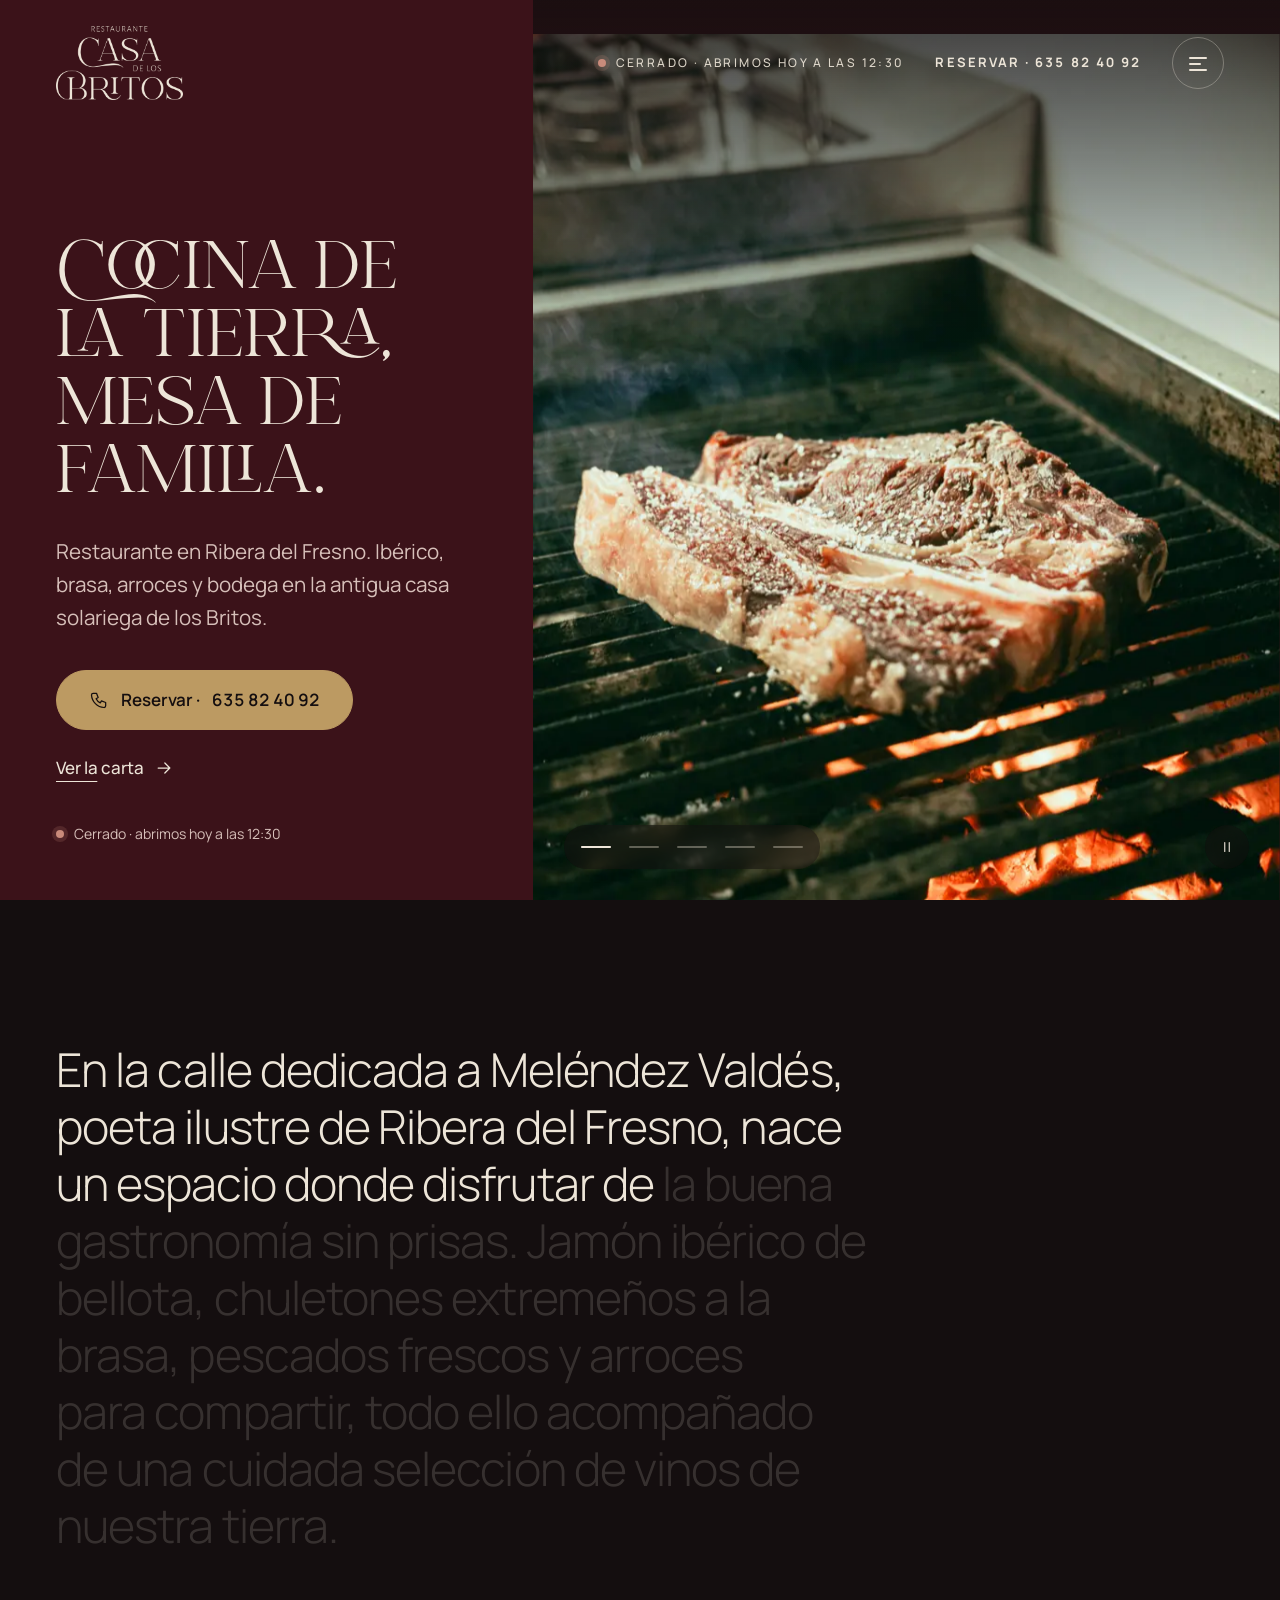
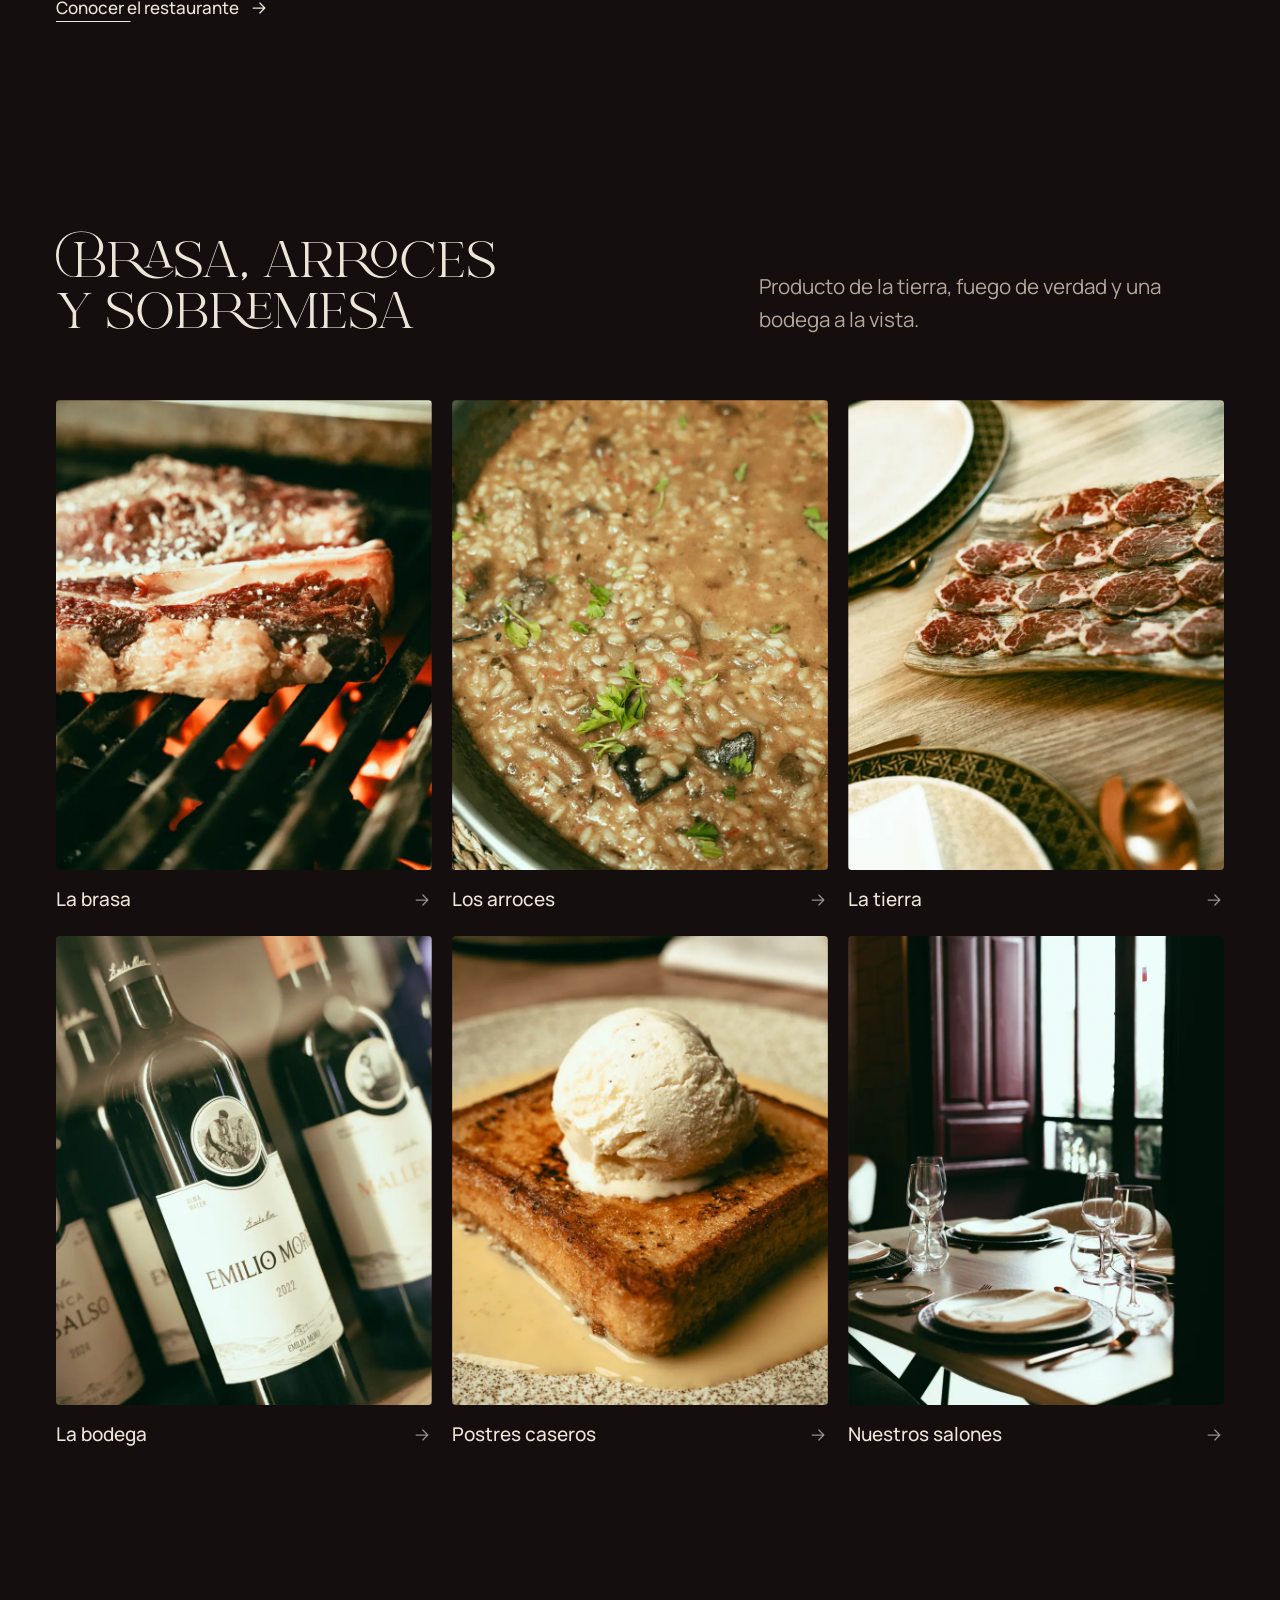
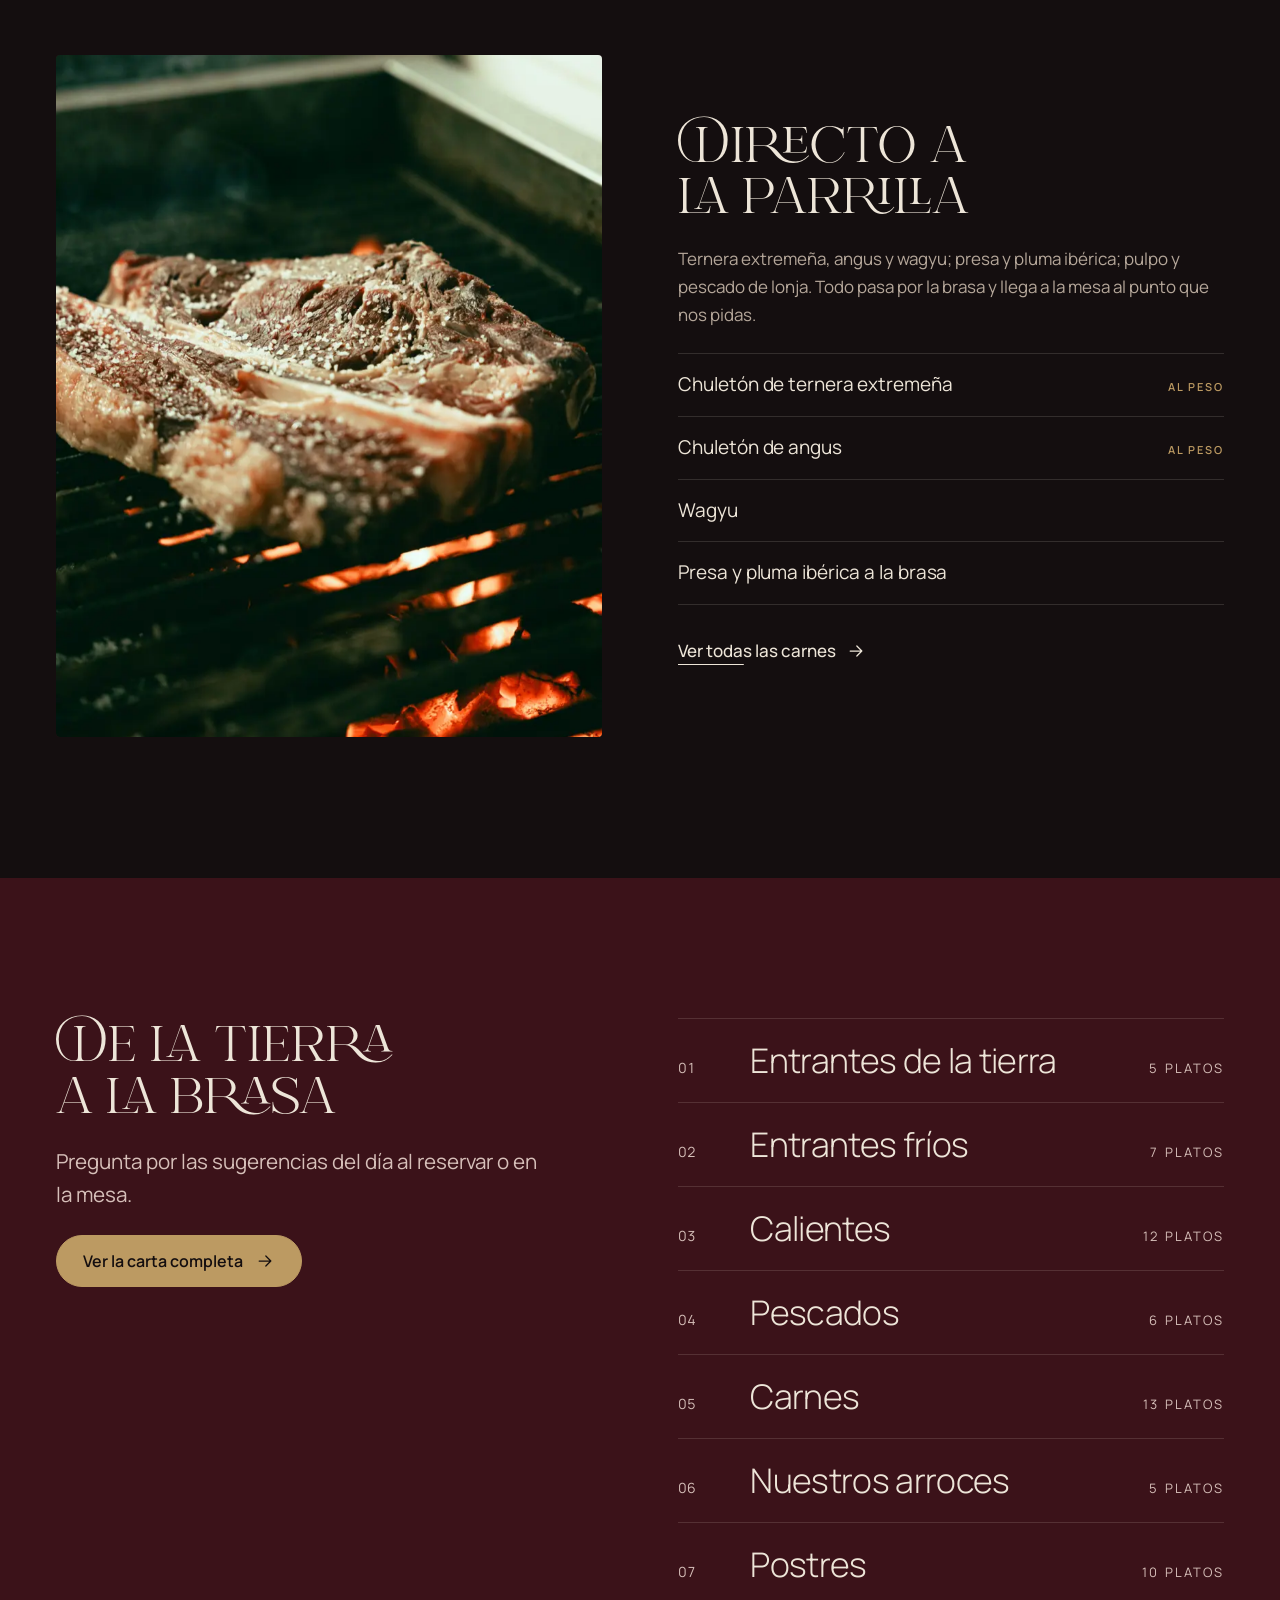
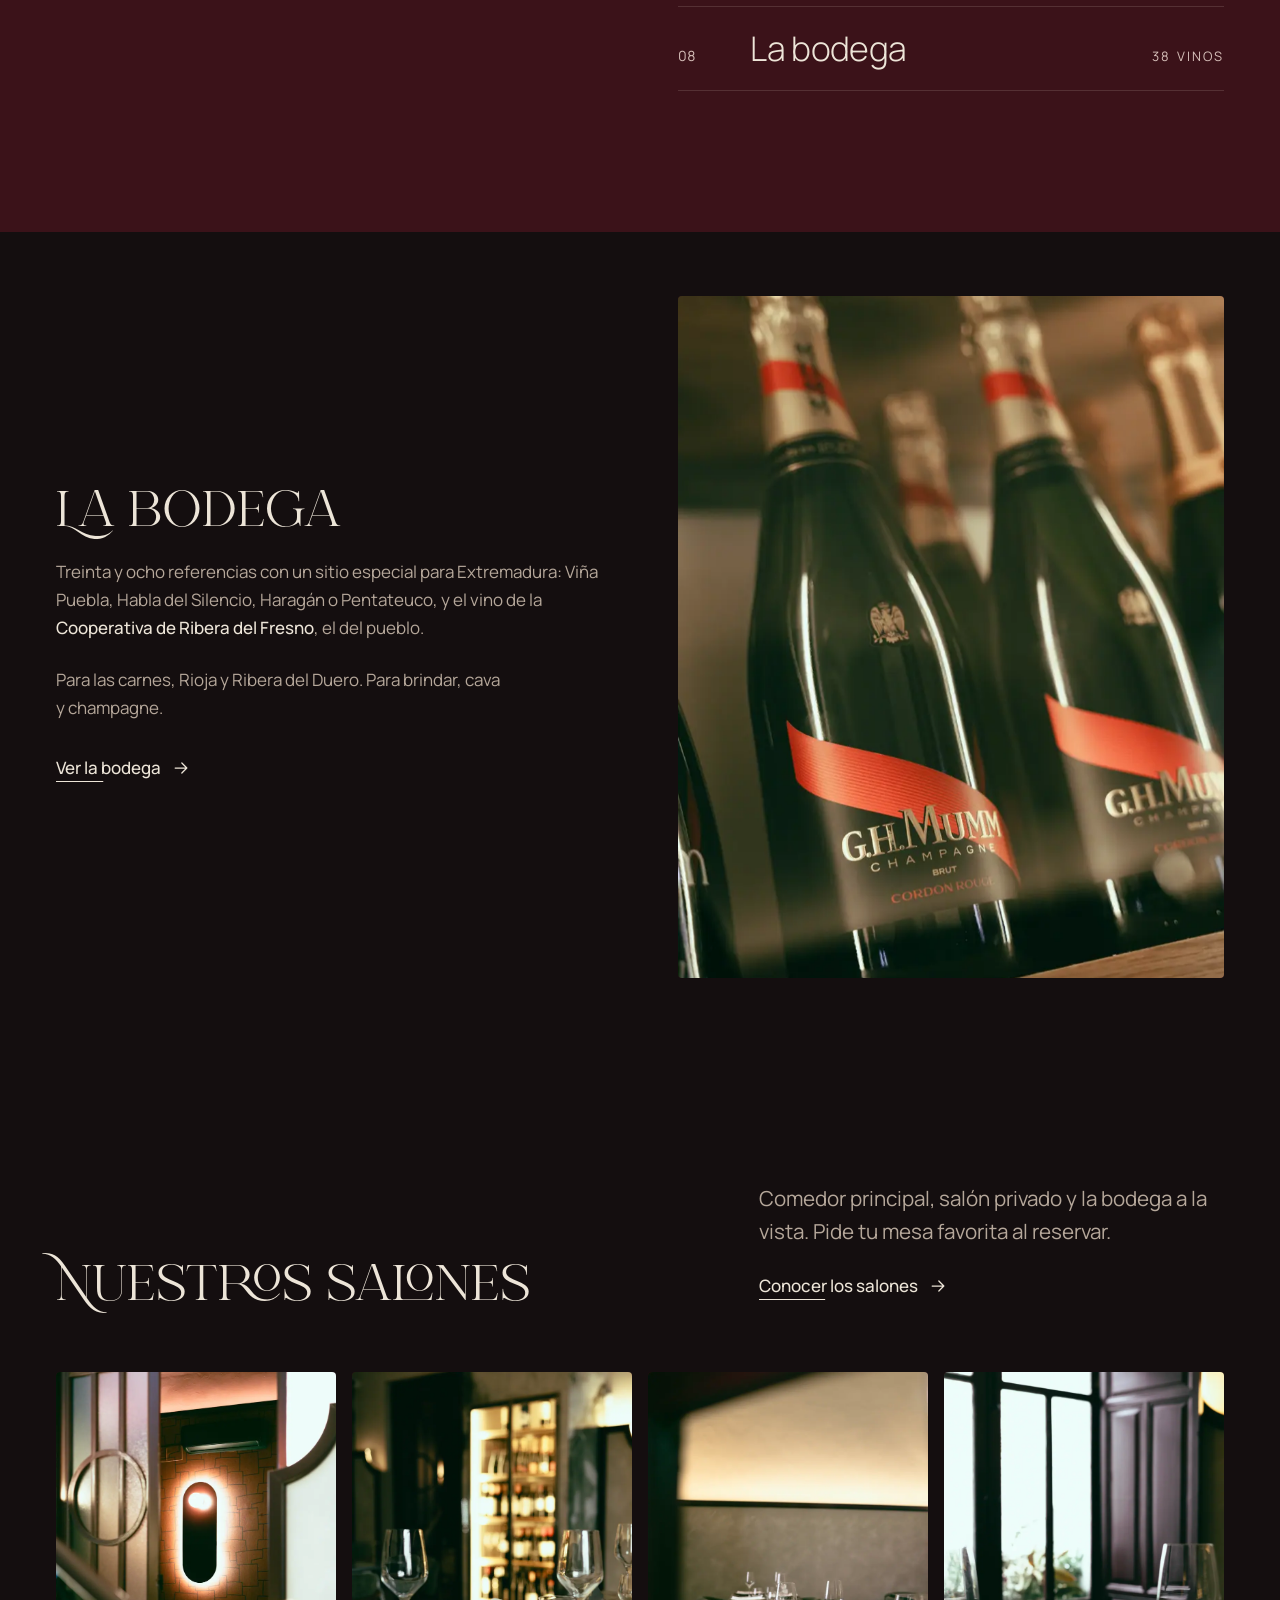
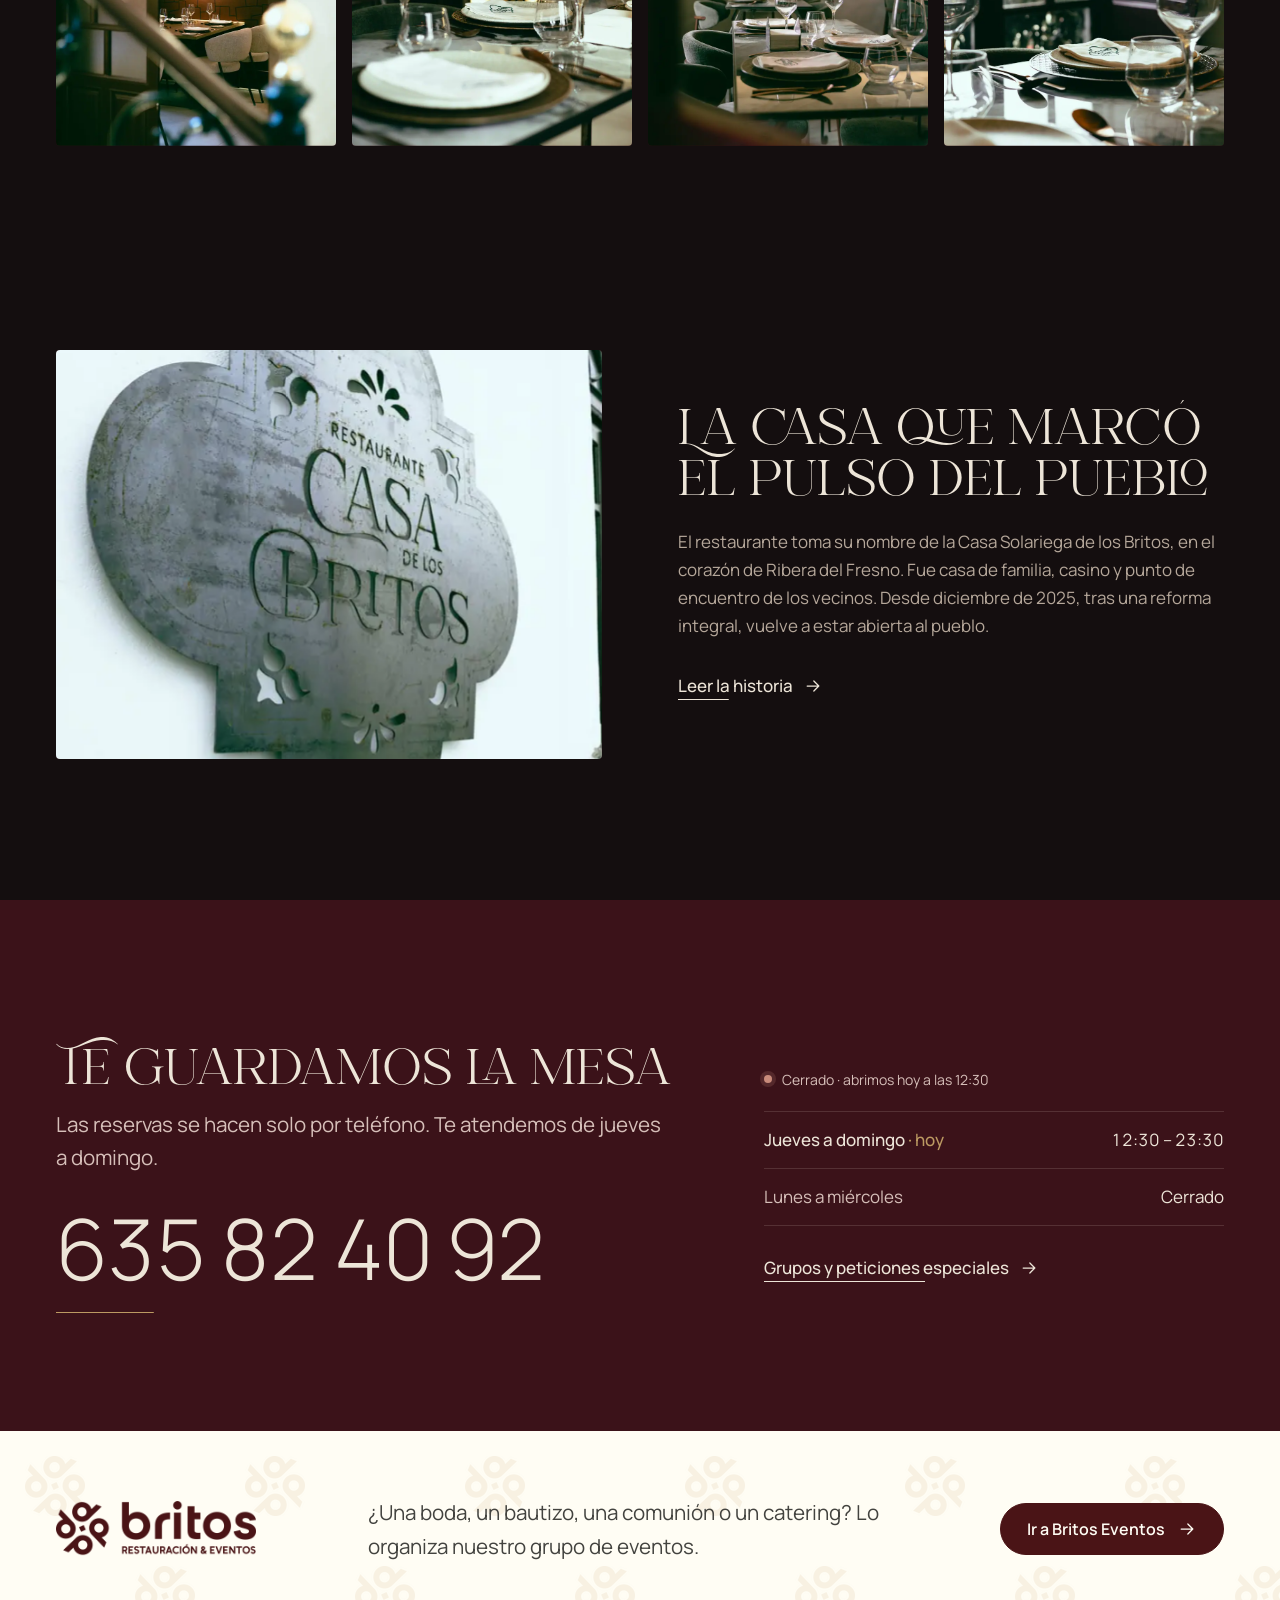
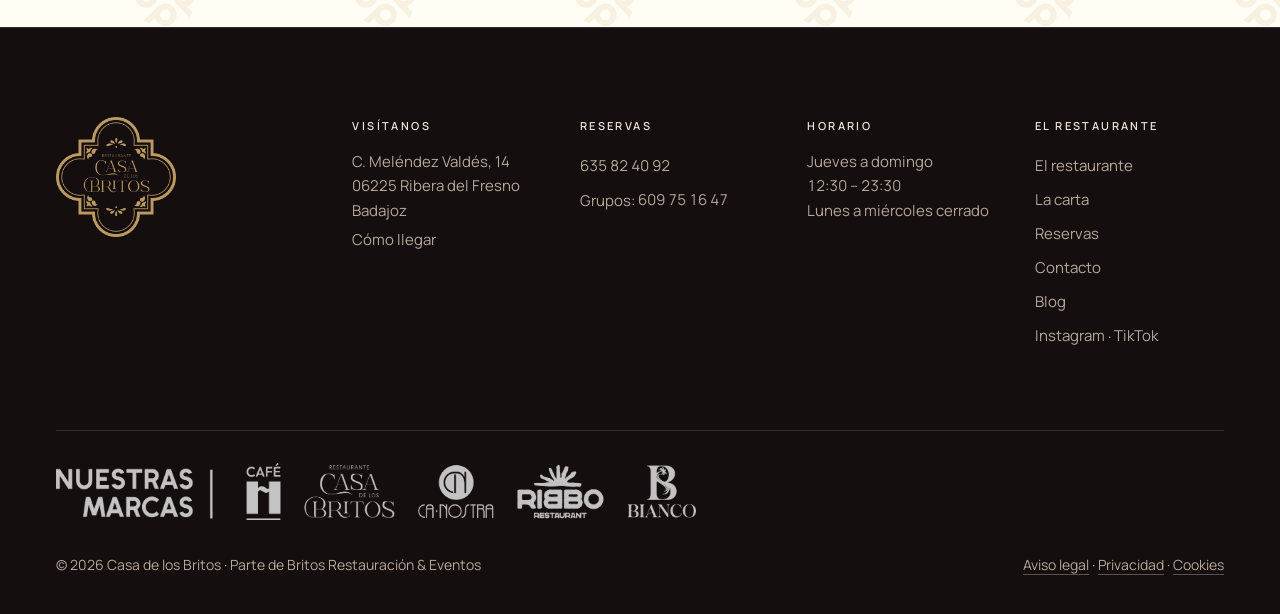
==== commit 5e1ef150: "Reservar arriba en el móvil y cursor propio en ordenador - Fuera la barra fija de abajo: en el móvil" ====
--- a/index.html
+++ b/index.html
@@ -15,10 +15,11 @@
 <link rel="icon" type="image/png" href="assets/logos/casa-logo-completo.png">
 <link rel="preload" href="assets/fonts/manrope-latin.woff2" as="font" type="font/woff2" crossorigin>
 <link rel="preload" as="image" href="assets/img/dsc07287-1600.webp" imagesrcset="assets/img/dsc07287-800.webp 800w, assets/img/dsc07287-1600.webp 1600w" imagesizes="(max-width: 899px) 100vw, 58vw">
-<link rel="stylesheet" href="assets/css/styles.css?v=69b793e0">
+<link rel="stylesheet" href="assets/css/styles.css?v=a2ef2fbd">
 <script src="assets/js/main.js?v=a32b78e7" defer></script>
 <script src="assets/js/motion.js?v=c210499e" defer></script>
 <script src="assets/js/carousel.js?v=3fe8a7d3" defer></script>
+<script src="assets/js/cursor.js?v=483a7f32" defer></script>
 </head>
 <body data-theme="casa">
 <div class="loader" aria-hidden="true"><img class="loader__mark" src="assets/logos/casa-logo-completo-laton.png" alt="" width="800" height="800"><span class="loader__line"><i></i></span></div>
@@ -34,7 +35,7 @@
   <a class="top__brand" href="./" aria-label="Casa de los Britos, inicio"><img src="assets/logos/casa-logotipo-03-mantel.png" alt="Restaurante Casa de los Britos" width="800" height="464"></a>
   <div class="top__r">
     <span class="status top__status"><i></i><span data-live>Abrimos de jueves a domingo</span></span>
-    <a class="top__call" href="tel:+34635824092">Reservar · <span class="num">635 82 40 92</span></a>
+    <a class="top__call" href="tel:+34635824092" aria-label="Reservar · 635 82 40 92"><svg class="ico" aria-hidden="true"><use href="#i-phone"/></svg><span>Reservar</span><span class="top__num">&nbsp;· <span class="num">635 82 40 92</span></span></a>
     <button class="burger" type="button" data-menu-open aria-expanded="false" aria-controls="menu" aria-label="Abrir menú"><b></b><b></b><b></b></button>
   </div>
 </header>
@@ -42,7 +43,7 @@
   <a class="pill__brand" href="./" aria-label="Casa de los Britos, inicio"><img src="assets/logos/casa-logotipo-03-mantel.png" alt="Restaurante Casa de los Britos" width="800" height="464"></a>
   <nav class="pnav" aria-label="Principal"><span class="hl" aria-hidden="true"></span><a href="el-restaurante">El restaurante</a><a href="carta">La carta</a><a href="reservas">Reservas</a><a href="contacto">Contacto</a><a href="blog">Blog</a></nav>
   <span class="pnav__sep" aria-hidden="true"></span><a class="pnav__brand" href="eventos"><img src="assets/logos/britos-icono-white.png" alt="" width="18" height="18">Eventos</a>
-  <a class="btn pill__call" href="tel:+34635824092"><svg class="ico" aria-hidden="true"><use href="#i-phone"/></svg>Llamar <span class="num">635 82 40 92</span></a>
+  <a class="btn pill__call" href="tel:+34635824092"><svg class="ico" aria-hidden="true"><use href="#i-phone"/></svg>Reservar<span class="pill__num">&nbsp;<span class="num">635 82 40 92</span></span></a>
   <button class="burger" type="button" data-menu-open aria-expanded="false" aria-controls="menu" aria-label="Abrir menú"><b></b><b></b><b></b></button>
 </header>
 <div class="menu" id="menu" role="dialog" aria-modal="true" aria-label="Menú" inert>
@@ -287,7 +288,6 @@
     <div class="footer__legal"><p>© <span data-year>2026</span> Casa de los Britos · Parte de <a href="eventos">Britos Restauración &amp; Eventos</a></p><p class="footer__links"><a href="aviso-legal">Aviso legal</a> · <a href="privacidad">Privacidad</a> · <a href="cookies">Cookies</a></p></div>
   </div>
 </footer>
-<div class="callbar"><a class="btn btn--lg" href="tel:+34635824092"><svg class="ico" aria-hidden="true"><use href="#i-phone"/></svg>Reservar · <span class="num">635 82 40 92</span></a></div>
 <p id="live" class="sr-only" aria-live="polite"></p>
 </body>
 </html>
--- a/assets/css/styles.css
+++ b/assets/css/styles.css
@@ -274,7 +274,6 @@
 .callbar .btn { width: 100%; min-height: 56px; box-shadow: 0 12px 28px -10px rgba(0, 0, 0, 0.55); letter-spacing: 0.02em; }
 body[data-theme="casa"] .callbar .btn { background: var(--mantel); border-color: var(--mantel); color: var(--noche); }
 @media (min-width: 900px) { .callbar { display: none; } }
-@media (max-width: 899px) { body:has(.callbar) .footer { padding-bottom: calc(100px + env(safe-area-inset-bottom)); } }
 
 /* ---------- Photos ---------- */
 .ph { position: relative; overflow: hidden; background: var(--surface); margin: 0; border-radius: 4px; }
@@ -874,3 +873,47 @@
 /* La entrada de la portada espera a que se vaya la pantalla de carga */
 html.is-loading [data-enter], html.is-loading [data-enter] * { animation-play-state: paused !important; }
 html.loader-out .loader { display: grid; }
+
+/* =====================================================================
+   Reservar arriba también en el móvil (sin barra fija abajo)
+   ===================================================================== */
+.callbar { display: none !important; }
+.top__call .ico { display: none; }
+@media (max-width: 599px) {
+  .top__r { gap: 10px; }
+  .top__call { display: inline-flex; gap: 8px; height: 44px; padding: 0 16px; border-radius: 999px; font-size: 0.8125rem; letter-spacing: 0.08em; background: var(--accent); color: var(--accent-ink); }
+  body[data-theme="casa"] .top__call { background: var(--mantel); color: var(--noche); }
+  .top__call::after, .top__num { display: none; }
+  .top__call .ico { display: block; width: 17px; height: 17px; }
+  .top .burger { width: 44px; height: 44px; }
+  .top .burger b { left: 12px; }
+  .top .burger b:nth-child(1) { top: 15px; } .top .burger b:nth-child(2) { top: 21px; } .top .burger b:nth-child(3) { top: 27px; }
+  .top .burger[aria-expanded="true"] b:nth-child(1), .top .burger[aria-expanded="true"] b:nth-child(3) { top: 21px; }
+}
+@media (max-width: 899px) {
+  .pill__call { display: inline-flex; min-height: 40px; padding: 0 14px; gap: 7px; font-size: 0.8125rem; white-space: nowrap; }
+  .pill__call .ico { width: 16px; height: 16px; }
+  .pill__num { display: none; }
+}
+
+/* =====================================================================
+   Cursor propio en ordenador: punto + aro que lo sigue con inercia
+   ===================================================================== */
+.cursor { display: none; }
+@media (hover: hover) and (pointer: fine) {
+  html.has-cursor, html.has-cursor * { cursor: none !important; }
+  html.has-cursor :is(input, textarea, select, [contenteditable]) { cursor: auto !important; }
+  html.has-cursor .cursor { display: block; }
+  .cursor { position: fixed; left: 0; top: 0; z-index: 400; pointer-events: none; }
+  .cursor__dot, .cursor__ring { position: fixed; left: 0; top: 0; border-radius: 50%; pointer-events: none; opacity: 0; transition: opacity 200ms ease; }
+  .cursor__dot { width: 6px; height: 6px; margin: -3px 0 0 -3px; background: var(--accent); }
+  .cursor__ring { width: 38px; height: 38px; margin: -19px 0 0 -19px; }
+  .cursor__ring i { position: absolute; inset: -1px; border-radius: 50%; border: 1px solid var(--accent); background: transparent; transition: transform 380ms var(--ease-expo), background-color 300ms ease, border-color 300ms ease; }
+  html.cursor-in .cursor__dot, html.cursor-in .cursor__ring { opacity: 1; }
+  html.cursor-hover .cursor__ring i { transform: scale(1.7); background: color-mix(in srgb, var(--accent) 16%, transparent); }
+  html.cursor-hover .cursor__dot { opacity: 0; }
+  html.cursor-down .cursor__ring i { transform: scale(0.8); }
+  html.cursor-hover.cursor-down .cursor__ring i { transform: scale(1.5); }
+  html.cursor-text .cursor__dot, html.cursor-text .cursor__ring { opacity: 0; }
+}
+@media (min-width: 600px) { .top__call { gap: 0; } }
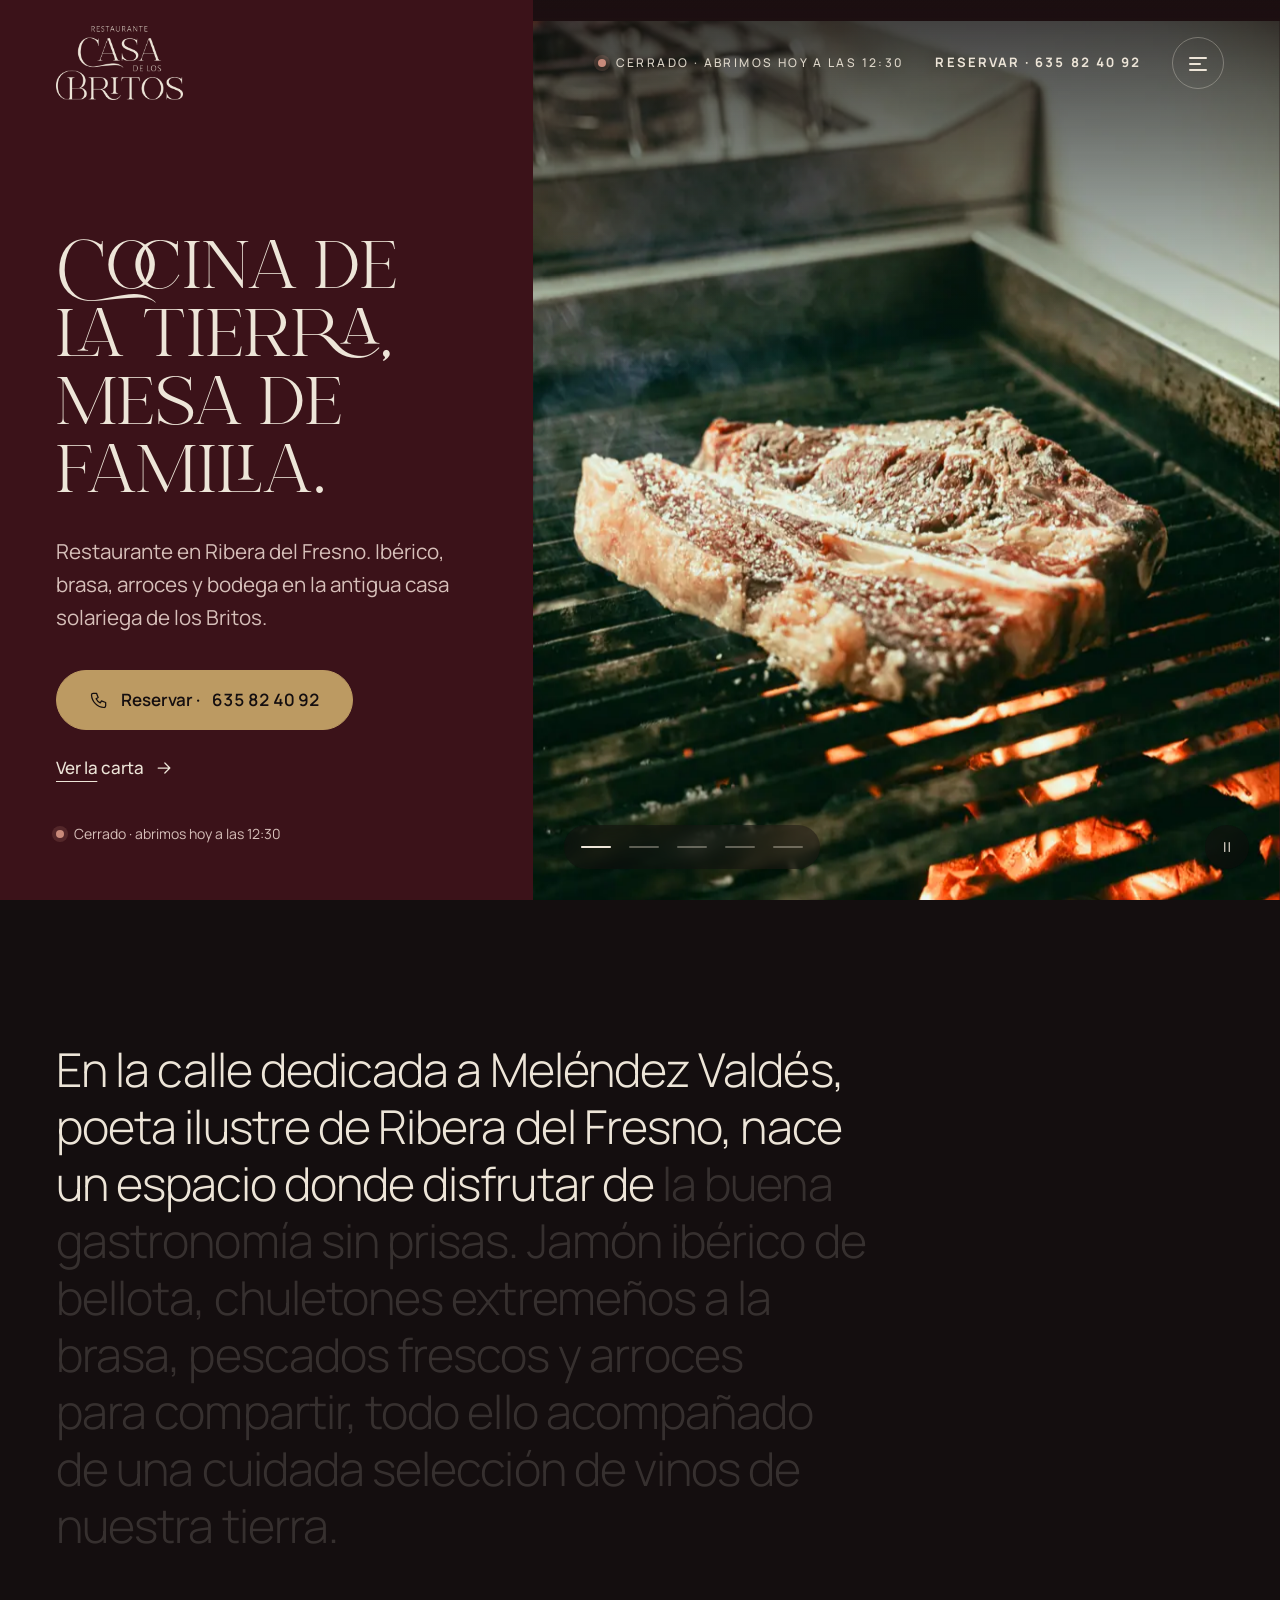
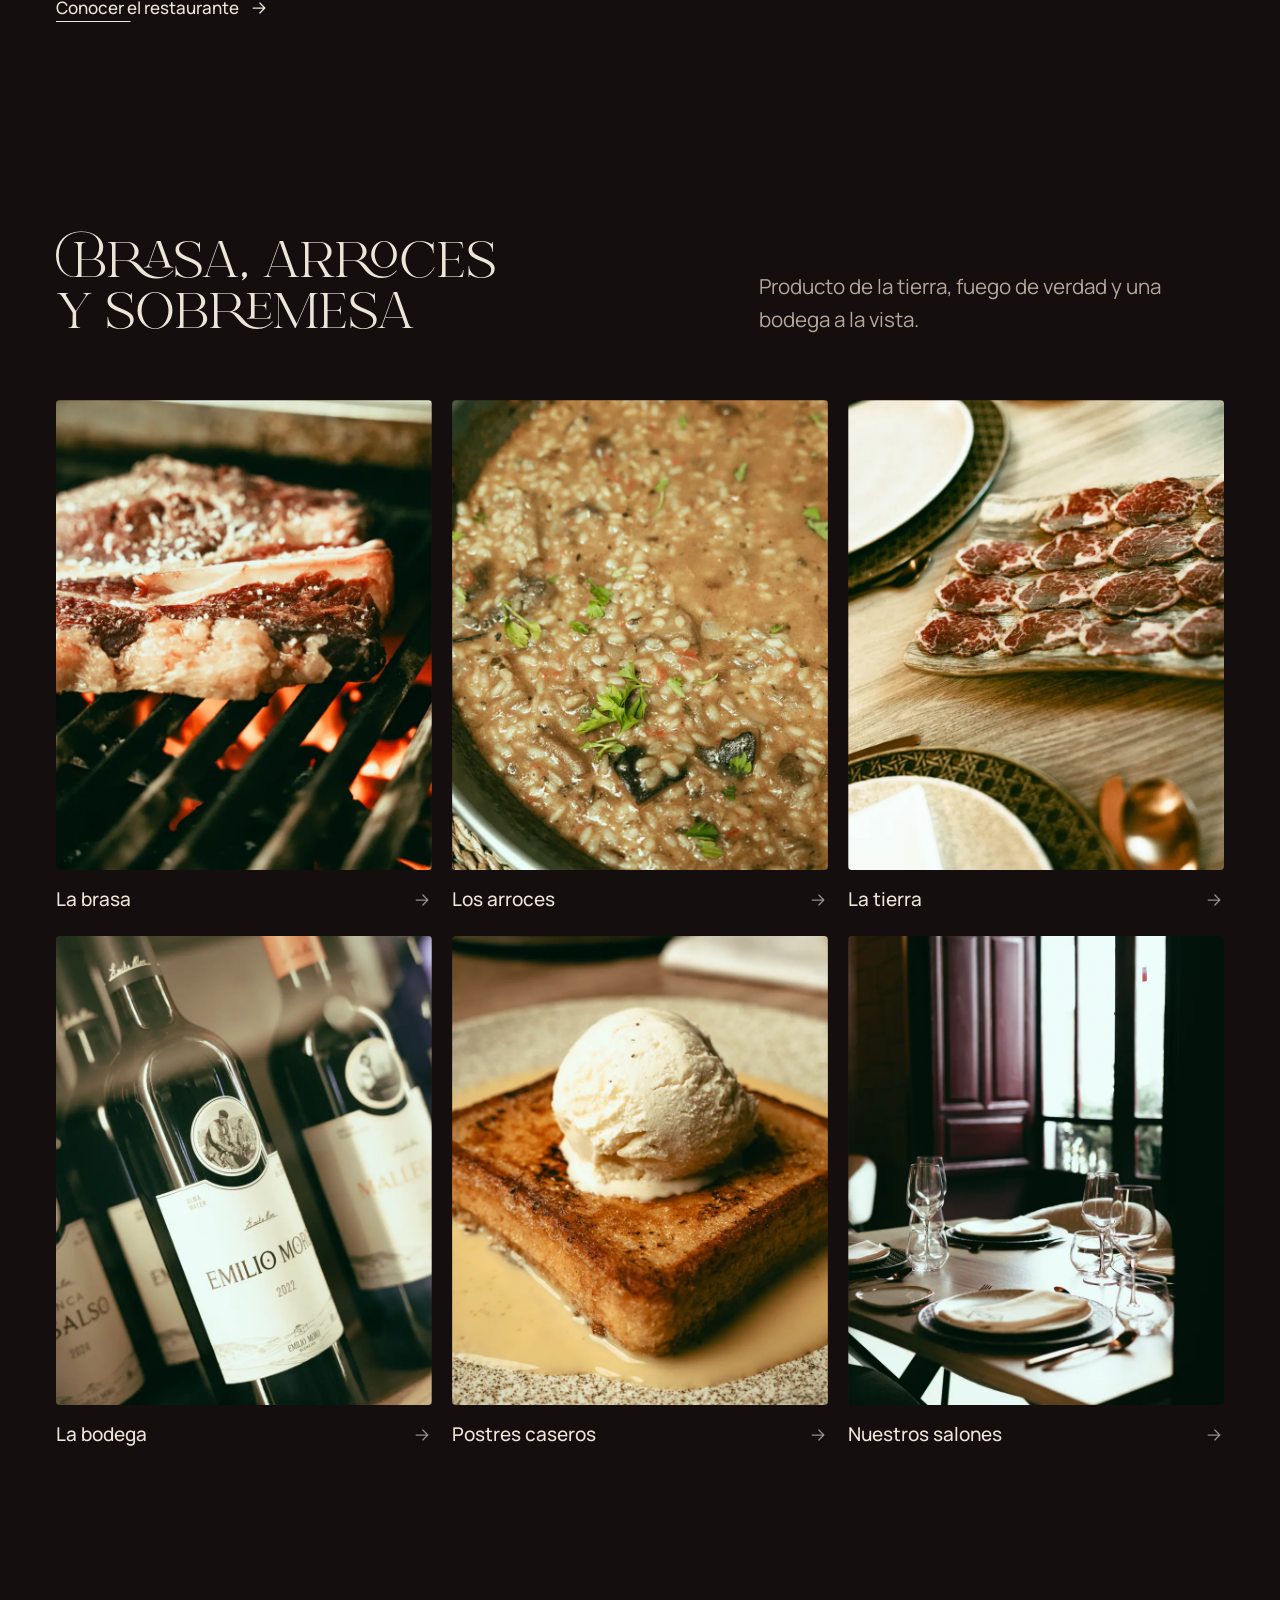
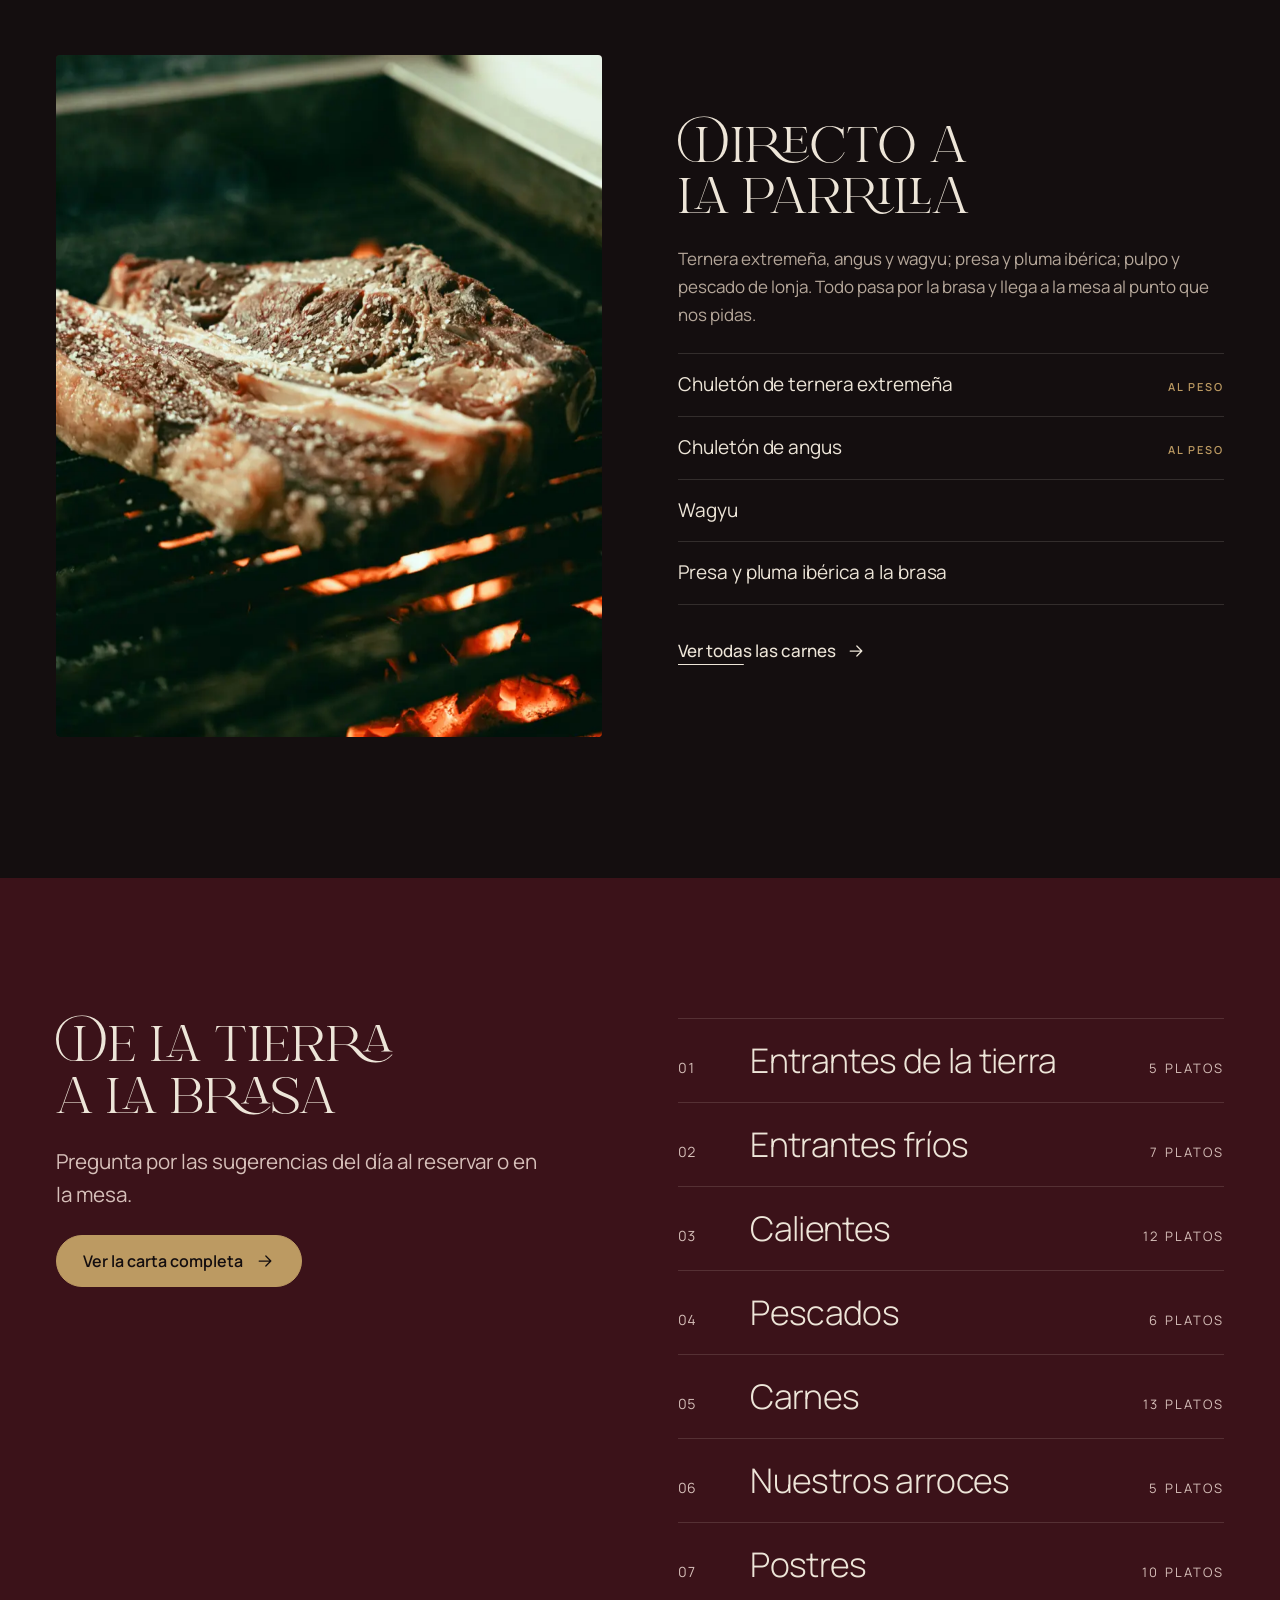
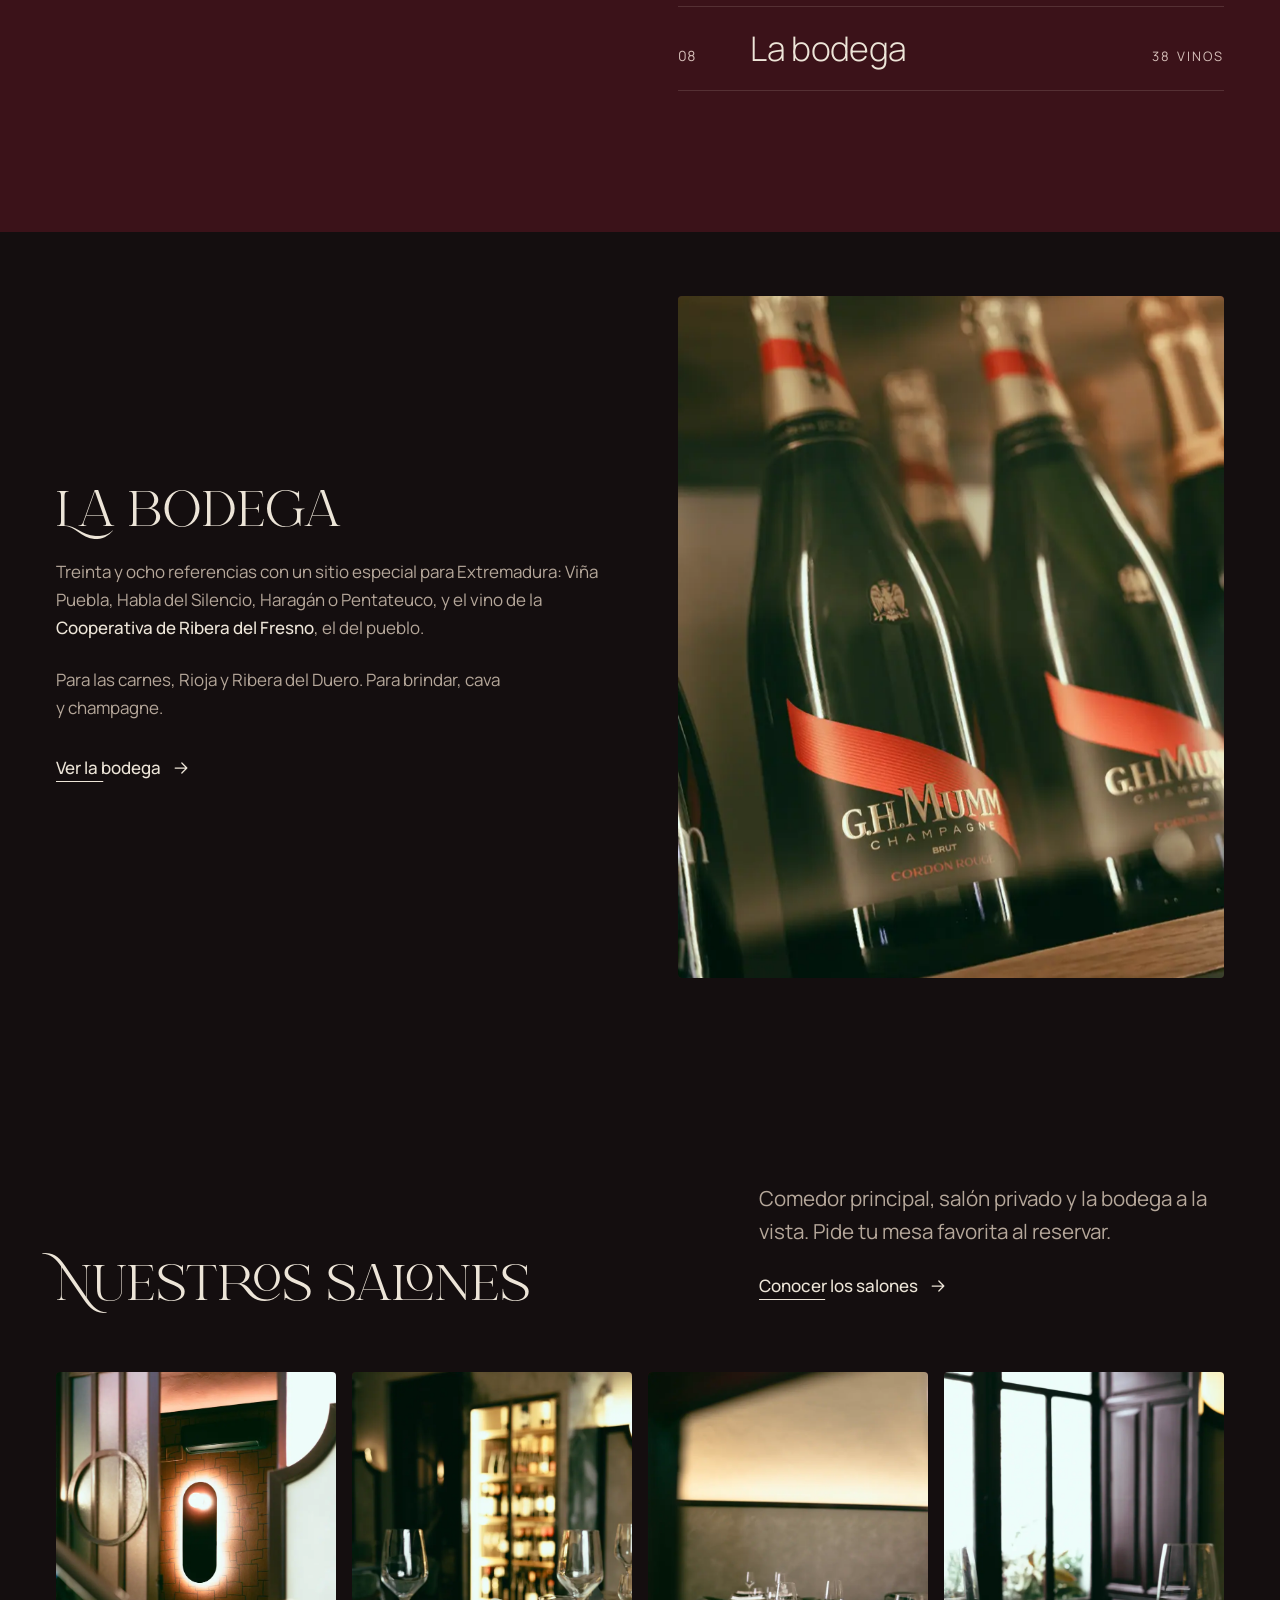
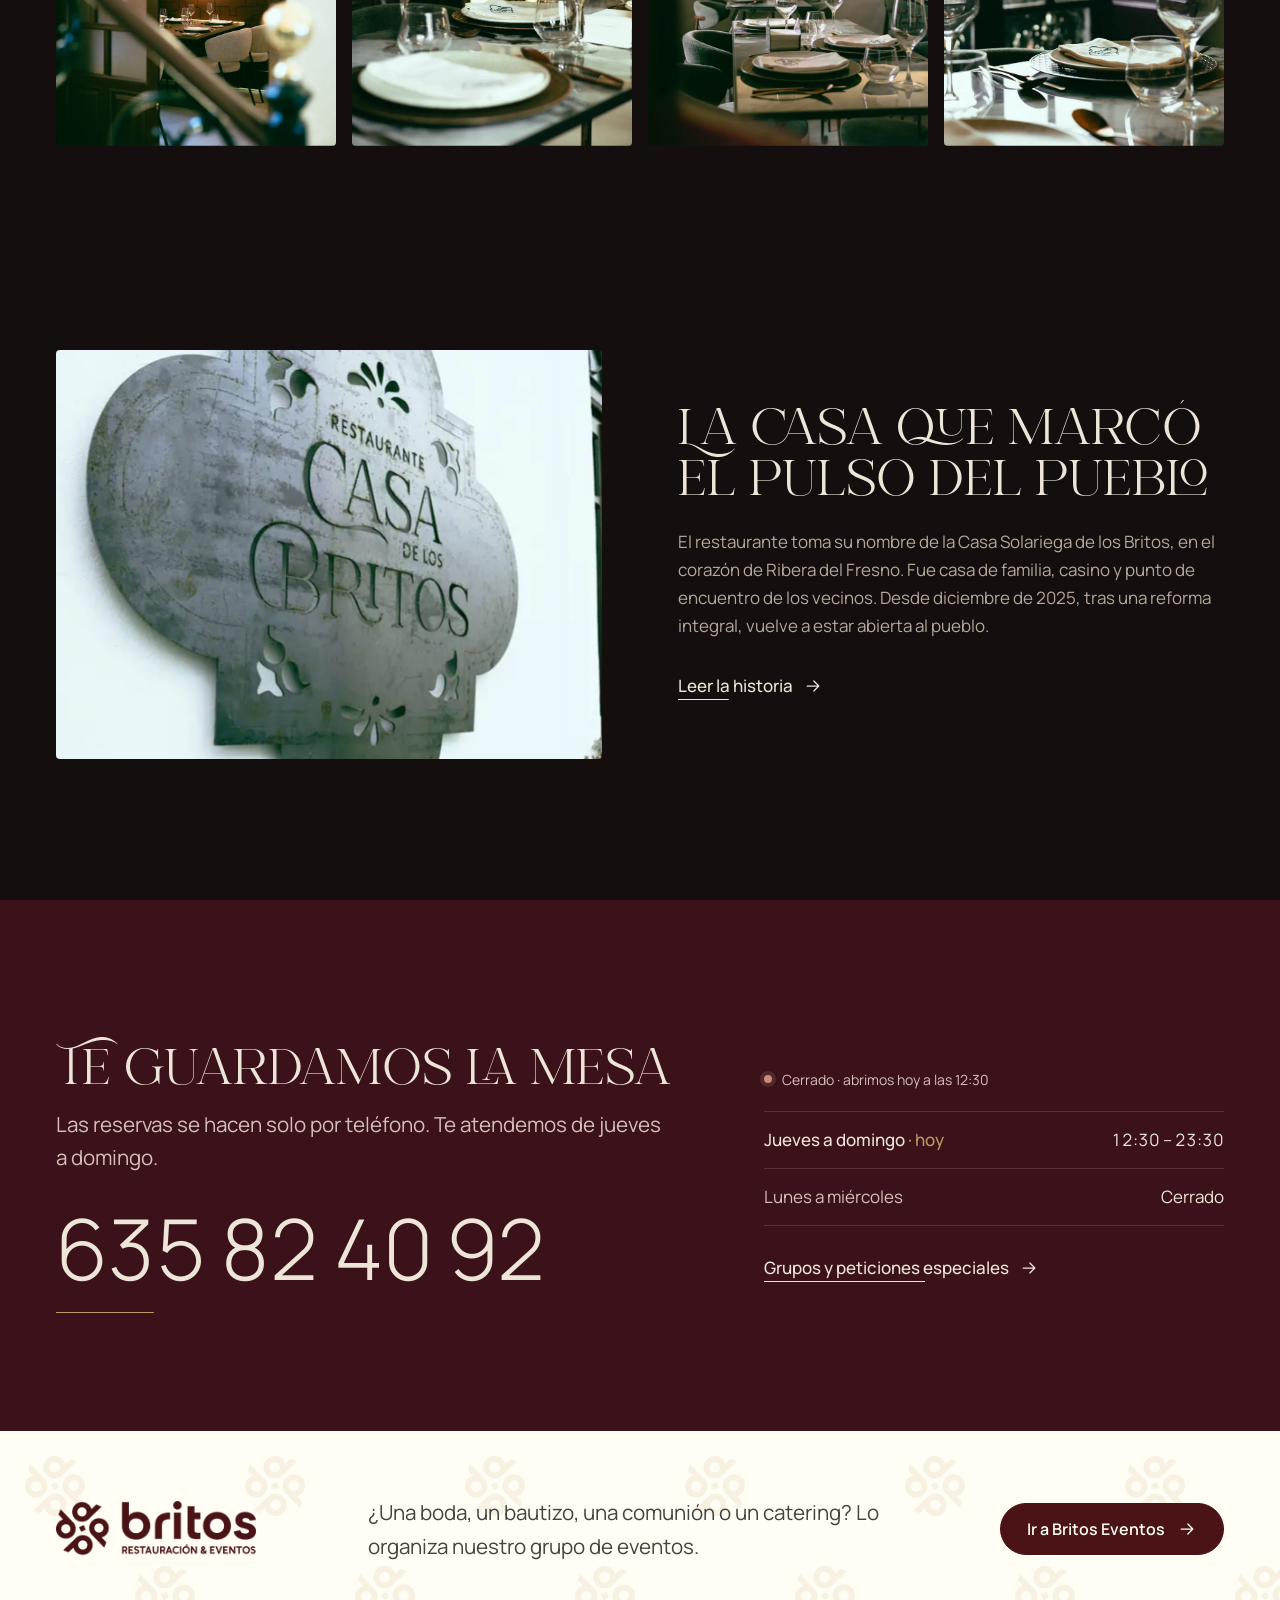
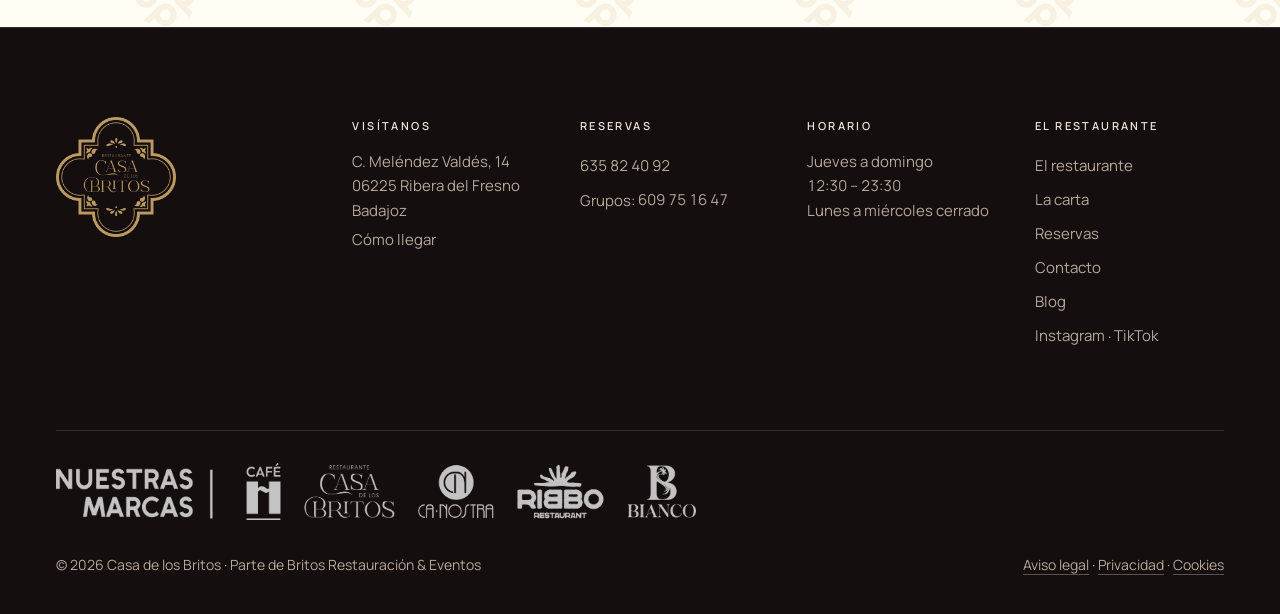
==== commit 81979021: "Britos como grupo: portada a pantalla completa y nuestras marcas - Fuera el logo gigante: cabecera f" ====
--- a/index.html
+++ b/index.html
@@ -15,9 +15,9 @@
 <link rel="icon" type="image/png" href="assets/logos/casa-logo-completo.png">
 <link rel="preload" href="assets/fonts/manrope-latin.woff2" as="font" type="font/woff2" crossorigin>
 <link rel="preload" as="image" href="assets/img/dsc07287-1600.webp" imagesrcset="assets/img/dsc07287-800.webp 800w, assets/img/dsc07287-1600.webp 1600w" imagesizes="(max-width: 899px) 100vw, 58vw">
-<link rel="stylesheet" href="assets/css/styles.css?v=a2ef2fbd">
+<link rel="stylesheet" href="assets/css/styles.css?v=8208bb47">
 <script src="assets/js/main.js?v=a32b78e7" defer></script>
-<script src="assets/js/motion.js?v=c210499e" defer></script>
+<script src="assets/js/motion.js?v=c73606e4" defer></script>
 <script src="assets/js/carousel.js?v=3fe8a7d3" defer></script>
 <script src="assets/js/cursor.js?v=483a7f32" defer></script>
 </head>
--- a/assets/css/styles.css
+++ b/assets/css/styles.css
@@ -917,3 +917,109 @@
   html.cursor-text .cursor__dot, html.cursor-text .cursor__ring { opacity: 0; }
 }
 @media (min-width: 600px) { .top__call { gap: 0; } }
+
+/* =====================================================================
+   Britos como grupo: portada a pantalla completa, marcas y eventos en filas
+   ===================================================================== */
+/* Cabecera clara sobre la foto de portada */
+.top__light { display: none; }
+body[data-hero="dark"] .top { --ink: var(--marfil); }
+body[data-hero="dark"] .top__brand img:not(.top__light) { display: none; }
+body[data-hero="dark"] .top__brand .top__light { display: block; }
+body[data-hero="dark"] .top .burger { border-color: rgba(255, 253, 244, 0.5); }
+@media (hover: hover) and (pointer: fine) { body[data-hero="dark"] .top .burger:hover { border-color: var(--marfil); } }
+@media (max-width: 599px) { body[data-hero="dark"] .top__call { background: var(--marfil); color: var(--britos); } }
+
+.ghero { position: relative; isolation: isolate; display: grid; align-items: end; min-height: 100svh; background: #1c0b0c; color: var(--marfil); overflow: hidden; }
+.ghero__media { position: absolute; inset: 0; z-index: -1; }
+.ghero__media .ph { position: absolute; inset: 0; border-radius: 0; background: #1c0b0c; }
+.ghero__media::after { content: ""; position: absolute; inset: 0; z-index: 2; pointer-events: none; background: linear-gradient(180deg, rgba(22, 8, 9, 0.62) 0%, rgba(22, 8, 9, 0) 26%, rgba(22, 8, 9, 0) 40%, rgba(22, 8, 9, 0.55) 68%, rgba(22, 8, 9, 0.86) 100%); }
+.ghero .carousel__ui { left: max(var(--gutter), calc((100% - var(--wrap)) / 2)); right: max(var(--gutter), calc((100% - var(--wrap)) / 2)); bottom: clamp(20px, 3.5vh, 36px); justify-content: flex-end; gap: 8px; }
+.ghero__text { position: relative; padding-top: calc(var(--head-space) + 40px); padding-bottom: clamp(104px, 15vh, 150px); display: flex; flex-direction: column; align-items: flex-start; gap: 22px; }
+.ghero__kicker { font-size: 0.75rem; font-weight: 600; letter-spacing: 0.22em; text-transform: uppercase; color: rgba(255, 253, 244, 0.86); }
+.ghero h1 { font-family: "Coliner", "Unageo", sans-serif; font-weight: 500; font-size: clamp(2.6rem, 1.2rem + 4.8vw, 6.2rem); line-height: 0.96; letter-spacing: -0.005em; text-transform: uppercase; color: var(--marfil); max-width: 13ch; text-wrap: balance; }
+.ghero__lead { font-size: var(--t-lead); line-height: 1.55; color: rgba(255, 253, 244, 0.88); max-width: 44ch; }
+.ghero__cta { display: flex; flex-wrap: wrap; gap: 12px; align-items: center; margin-top: 6px; }
+.phone-pill--light { background: var(--marfil); color: var(--britos); }
+.phone-pill--light > span:first-child { background: var(--britos); color: var(--marfil); }
+.ghero__ghost { background: transparent; color: var(--marfil); border-color: rgba(255, 253, 244, 0.55); }
+@media (hover: hover) and (pointer: fine) {
+  .phone-pill--light:hover { background: #fff; }
+  .ghero__ghost:hover { background: rgba(255, 253, 244, 0.12); border-color: var(--marfil); color: var(--marfil); }
+}
+@media (max-width: 599px) {
+  .ghero__text { gap: 18px; padding-bottom: 96px; }
+  .ghero__cta, .ghero__cta > * { width: 100%; justify-content: center; }
+}
+.js [data-enter] .ghero__media .ph { animation: ghero-in 1800ms var(--ease-expo) both; }
+@keyframes ghero-in { from { opacity: 0; transform: scale(1.06); } to { opacity: 1; transform: none; } }
+
+/* Carrusel con fundido (en lugar de cortina) */
+.carousel--fade .slide, .carousel--fade[data-dir="prev"] .slide:not(.is-active):not(.is-leaving) { clip-path: none; opacity: 0; transform: scale(1.07); }
+.carousel--fade .slide.is-active, .carousel--fade .slide.is-leaving { opacity: 1; transform: scale(1); }
+.carousel--fade.is-ready .slide.is-active { transition: opacity 1200ms ease, transform 7000ms var(--ease-out); }
+
+/* Quiénes somos */
+.about__in { max-width: 860px; display: grid; justify-items: center; gap: 22px; text-align: center; }
+.about__kicker, .marca__type { font-size: 0.75rem; font-weight: 600; letter-spacing: 0.22em; text-transform: uppercase; }
+.about__kicker { color: var(--muted); }
+.about__in p:not(.about__kicker) { font-size: var(--t-lead); line-height: 1.65; color: var(--texto-b); max-width: 60ch; }
+
+/* Nuestras marcas */
+.marcas { padding-top: 0 !important; }
+.marcas__title { text-align: center; margin-bottom: clamp(32px, 4vw, 56px); }
+.marcas__grid { display: grid; grid-template-columns: repeat(6, minmax(0, 1fr)); gap: clamp(10px, 1.3vw, 18px); }
+.marca { grid-column: span 2; }
+.marca:nth-child(n+4) { grid-column: span 3; }
+.marca > a, .marca > div { position: relative; display: block; height: 100%; aspect-ratio: 10 / 11; overflow: hidden; border-radius: 4px; background: #1c0b0c; color: var(--marfil); }
+.marca:nth-child(n+4) > a, .marca:nth-child(n+4) > div { aspect-ratio: 16 / 10; }
+.marca__ph { position: absolute; inset: 0; margin: 0; }
+.marca__ph img { width: 100%; height: 100%; object-fit: cover; transform: scale(1.001); transition: transform 1100ms var(--ease-expo); }
+.marca__ph::after { content: ""; position: absolute; inset: 0; background: rgba(22, 8, 9, 0.52); transition: background-color 500ms ease; }
+.marca__over { position: absolute; inset: 0; z-index: 1; display: flex; flex-direction: column; align-items: center; justify-content: center; gap: 18px; padding: 24px; text-align: center; }
+.marca__logo { width: auto; height: clamp(70px, 5.6vw, 96px); filter: drop-shadow(0 2px 14px rgba(0, 0, 0, 0.35)); }
+.marca__logo--hibernia { height: clamp(78px, 6.2vw, 106px); }
+.marca__rule { width: 34px; height: 1px; background: currentColor; opacity: 0.75; transition: width 500ms var(--ease-expo); }
+.marca__type { display: inline-flex; align-items: center; gap: 8px; color: rgba(255, 253, 244, 0.92); }
+.marca__type .ico { width: 16px; height: 16px; transition: transform 300ms var(--ease-out); }
+@media (hover: hover) and (pointer: fine) {
+  .marca:hover .marca__ph img { transform: scale(1.05); }
+  .marca:hover .marca__ph::after { background: rgba(22, 8, 9, 0.34); }
+  .marca:hover .marca__rule { width: 64px; }
+  .marca--link:hover .marca__type .ico { transform: translateX(4px); }
+}
+.marca > a:focus-visible { outline-offset: 4px; }
+@media (max-width: 1099px) {
+  .marcas__grid { grid-template-columns: repeat(2, minmax(0, 1fr)); }
+  .marca, .marca:nth-child(n+4) { grid-column: span 1; }
+  .marca:first-child { grid-column: 1 / -1; }
+  .marca > a, .marca > div, .marca:nth-child(n+4) > a, .marca:nth-child(n+4) > div { aspect-ratio: 4 / 3.6; }
+  .marca:first-child > a { aspect-ratio: 16 / 8; }
+}
+@media (max-width: 699px) {
+  .marcas__grid { grid-template-columns: minmax(0, 1fr); }
+  .marca > a, .marca > div, .marca:nth-child(n+4) > a, .marca:nth-child(n+4) > div, .marca:first-child > a { aspect-ratio: 4 / 3.3; }
+}
+
+/* Foto de ambiente a todo el ancho */
+.band { height: clamp(300px, 72vh, 760px); border-radius: 0; }
+
+/* Celebraciones en filas */
+.rows { border-top: 1px solid var(--line-strong); }
+.row { display: grid; grid-template-columns: 14px minmax(0, 4fr) minmax(0, 6fr) 200px; grid-template-areas: "chip title text cap"; gap: clamp(16px, 2.6vw, 44px); align-items: center; padding: clamp(22px, 3vw, 36px) 0; border-bottom: 1px solid var(--line-strong); scroll-margin-top: calc(var(--head-space) + 16px); }
+.row__chip { grid-area: chip; width: 14px; height: 46px; border-radius: 999px; background: var(--c); }
+.row h3 { grid-area: title; font-family: "Coliner", "Unageo", sans-serif; font-size: clamp(1.5rem, 1.1rem + 1.2vw, 2.4rem); font-weight: 500; line-height: 1.05; color: var(--britos); }
+.row > div:not(.row__cap) { grid-area: text; }
+.row p { color: var(--texto-b); }
+.row ul { margin-top: 14px; display: flex; flex-wrap: wrap; gap: 8px; }
+.row li { font-size: 0.875rem; padding: 6px 12px; border-radius: 999px; border: 1px solid var(--line-strong); color: var(--britos); }
+.row__cap { grid-area: cap; position: relative; height: 92px; border-radius: 999px; overflow: hidden; background: var(--c); border: 3px solid var(--c); }
+.row__cap img { position: absolute; inset: 0; width: 100%; height: 100%; object-fit: cover; transition: transform 900ms var(--ease-expo); }
+@media (hover: hover) and (pointer: fine) { .row:hover .row__cap img { transform: scale(1.06); } }
+@media (max-width: 899px) {
+  .row { grid-template-columns: 14px minmax(0, 1fr); grid-template-areas: "cap cap" "chip title" ". text"; row-gap: 14px; column-gap: 16px; }
+  .row__chip { height: 30px; }
+  .row__cap { height: 112px; }
+}
+@media (min-width: 900px) { .ghero__media::after { background: linear-gradient(90deg, rgba(22, 8, 9, 0.58) 0%, rgba(22, 8, 9, 0.2) 45%, rgba(22, 8, 9, 0) 70%), linear-gradient(180deg, rgba(22, 8, 9, 0.6) 0%, rgba(22, 8, 9, 0) 24%, rgba(22, 8, 9, 0) 48%, rgba(22, 8, 9, 0.75) 100%); } }
+.about { padding-bottom: clamp(56px, 7vw, 104px); }
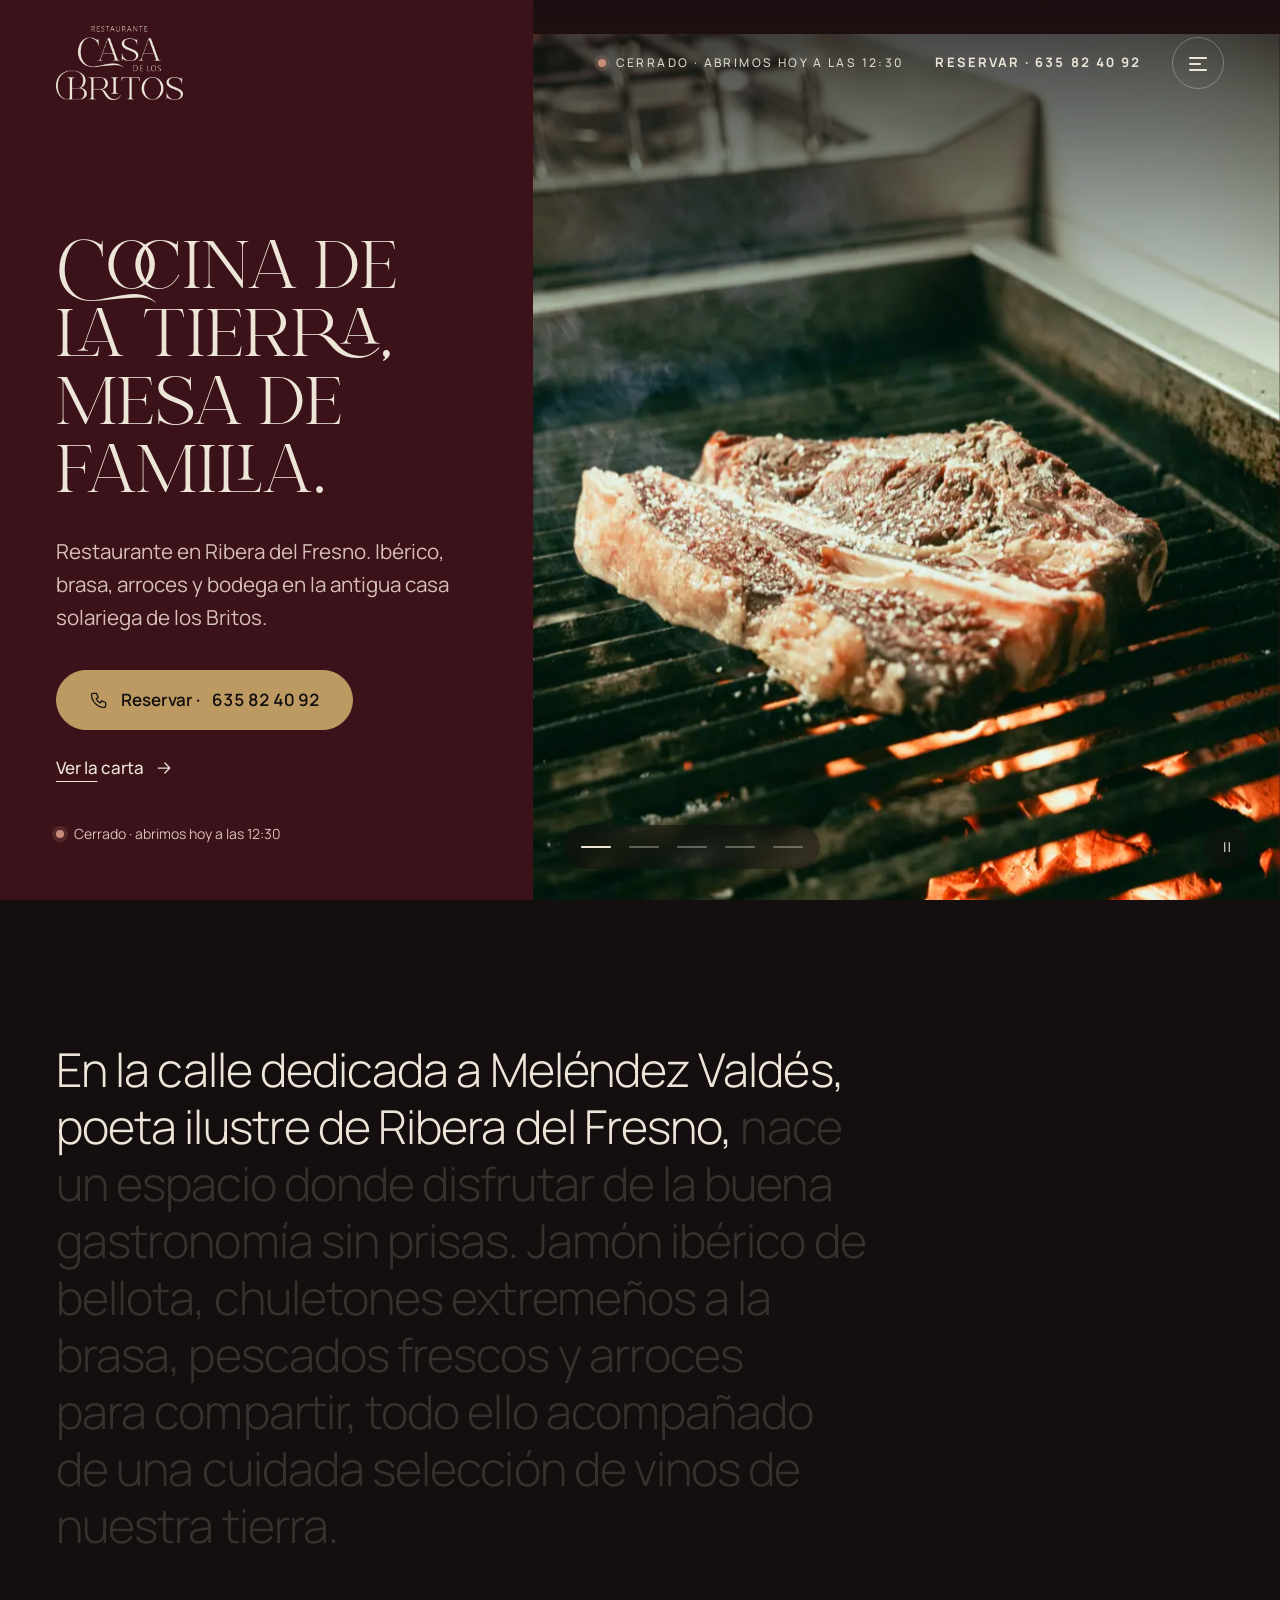
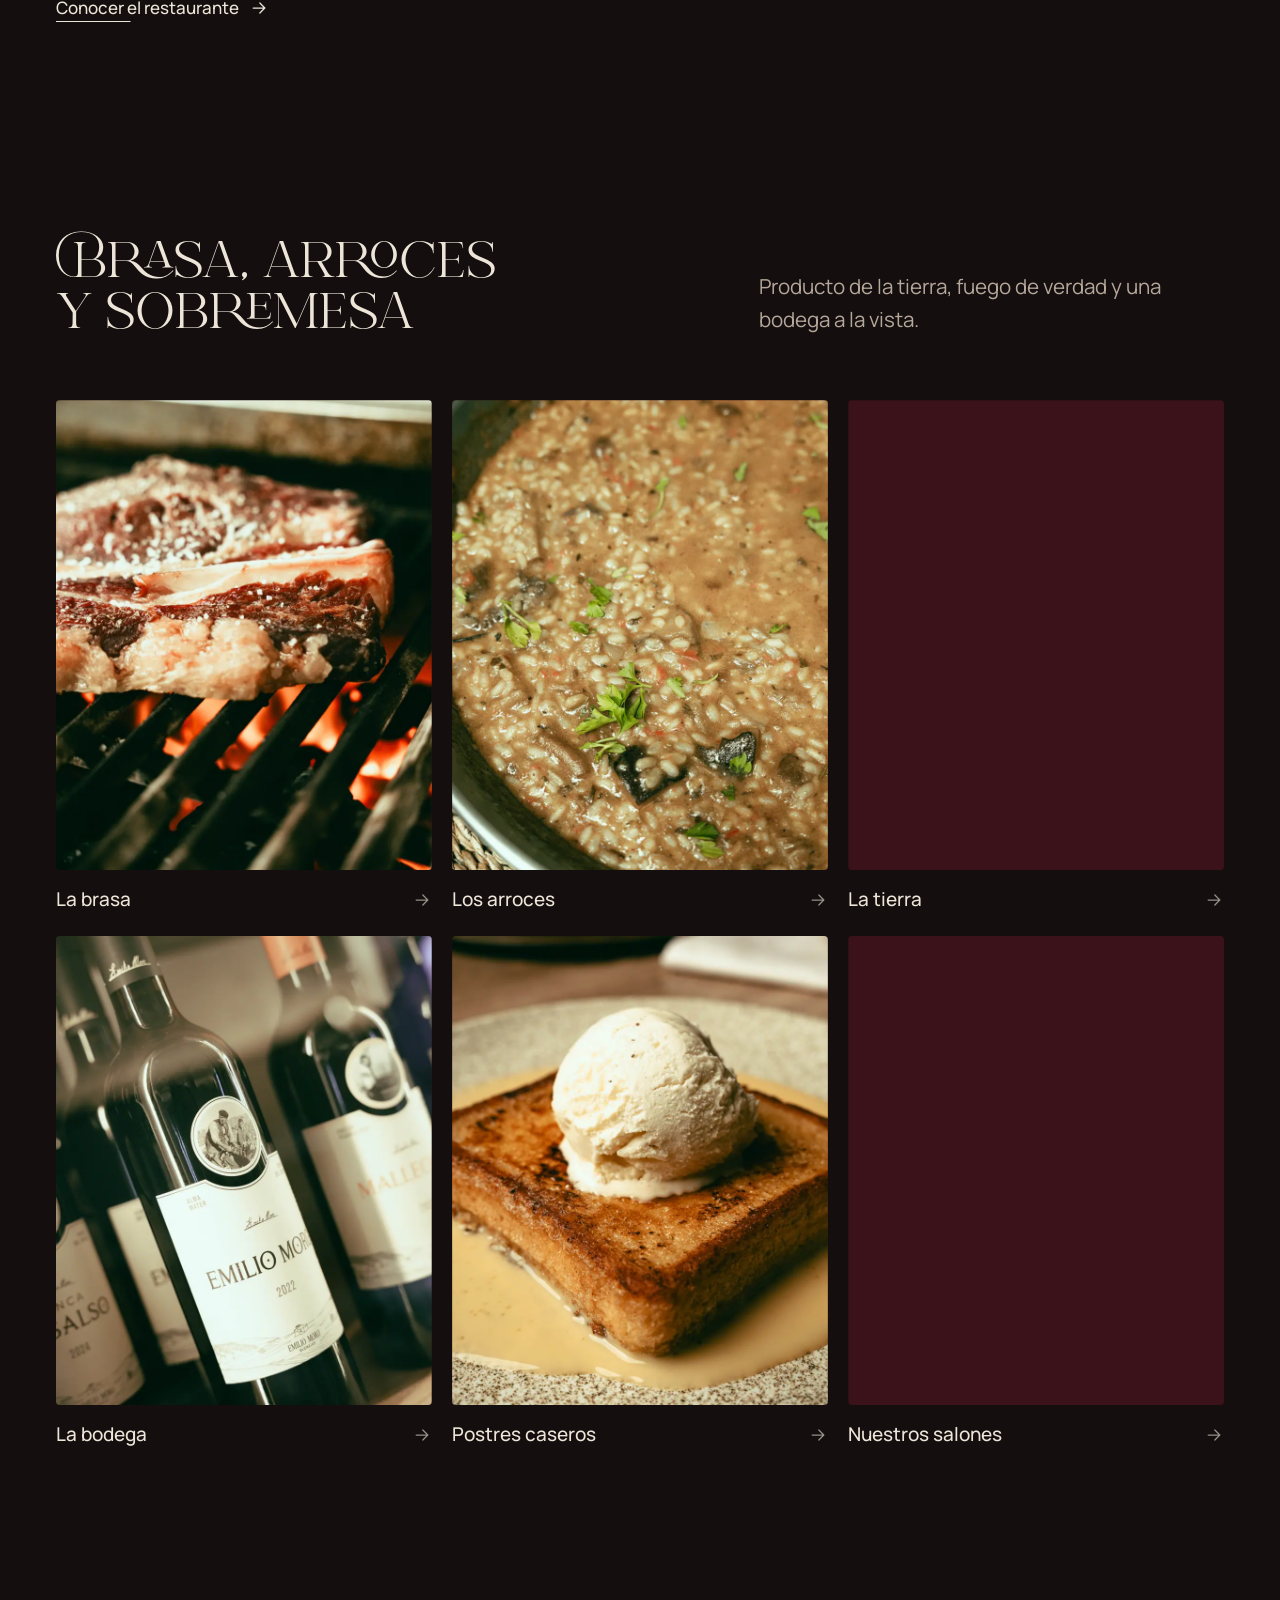
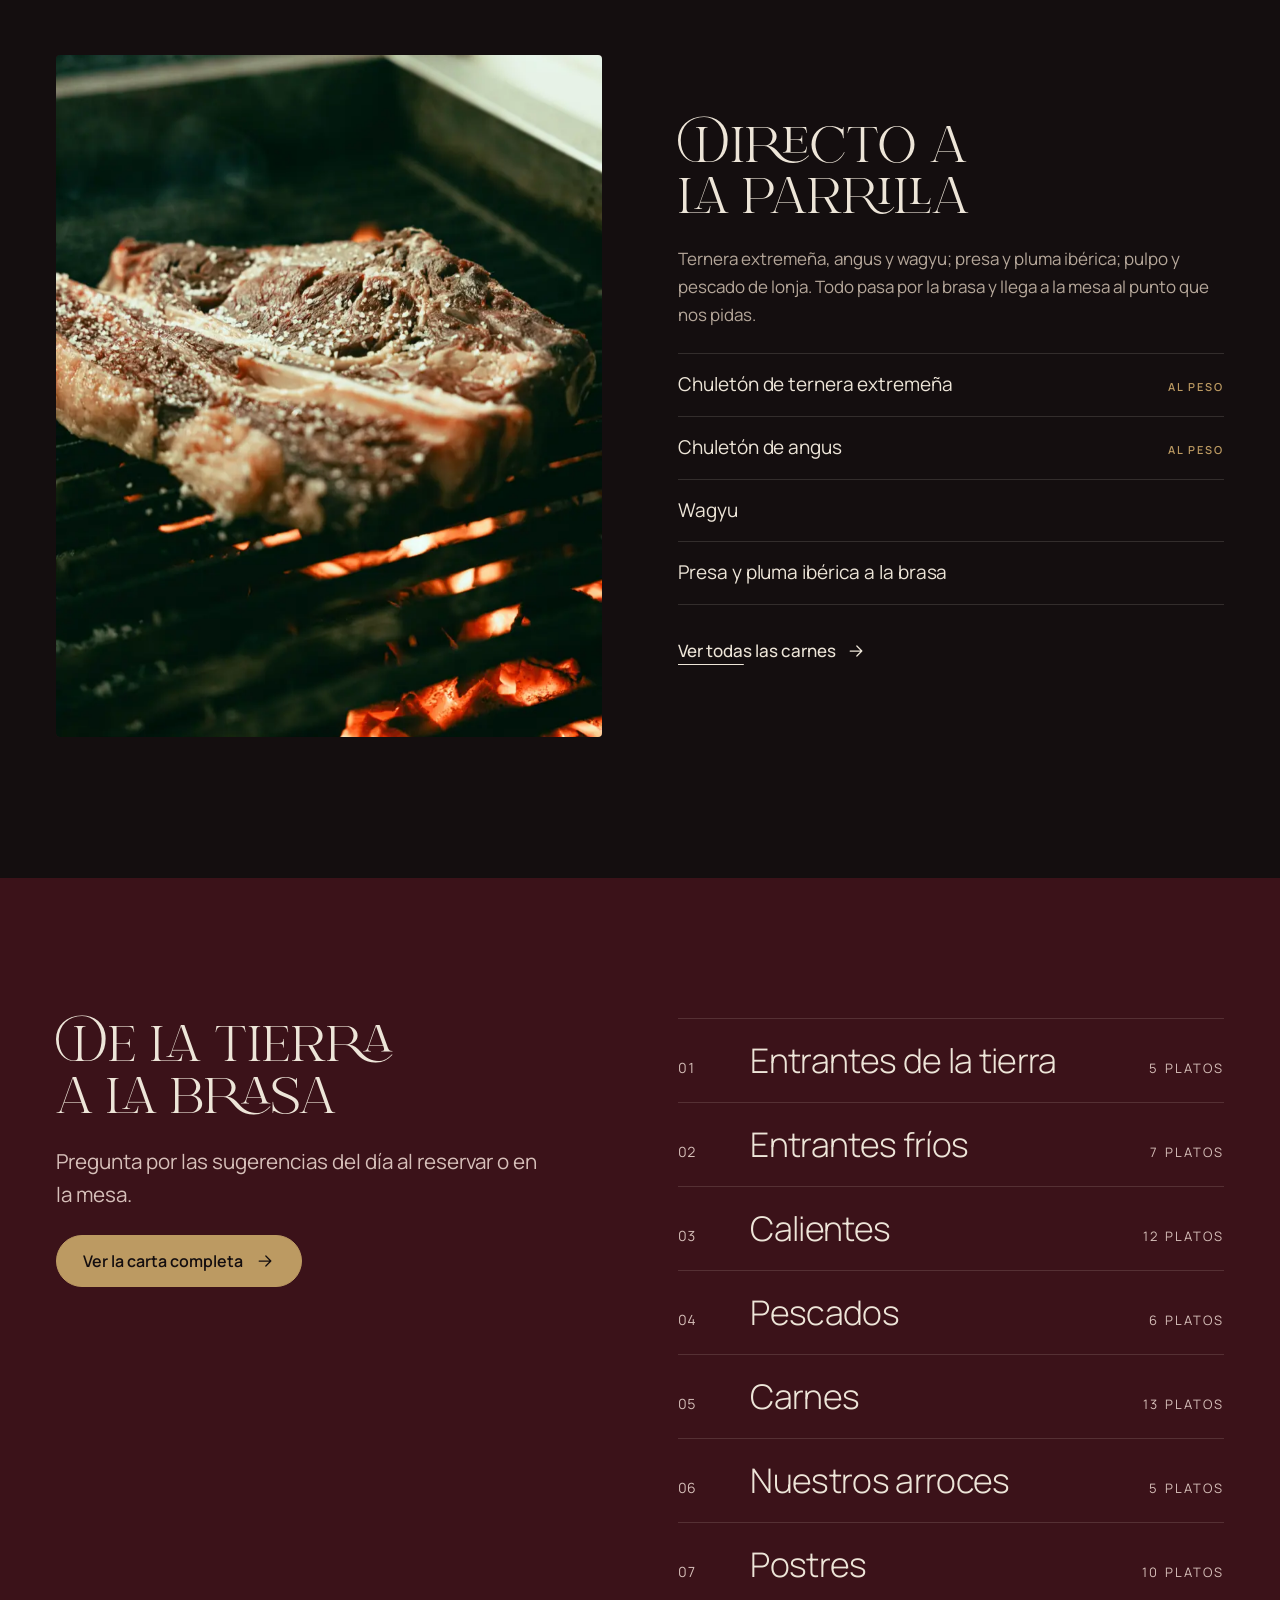
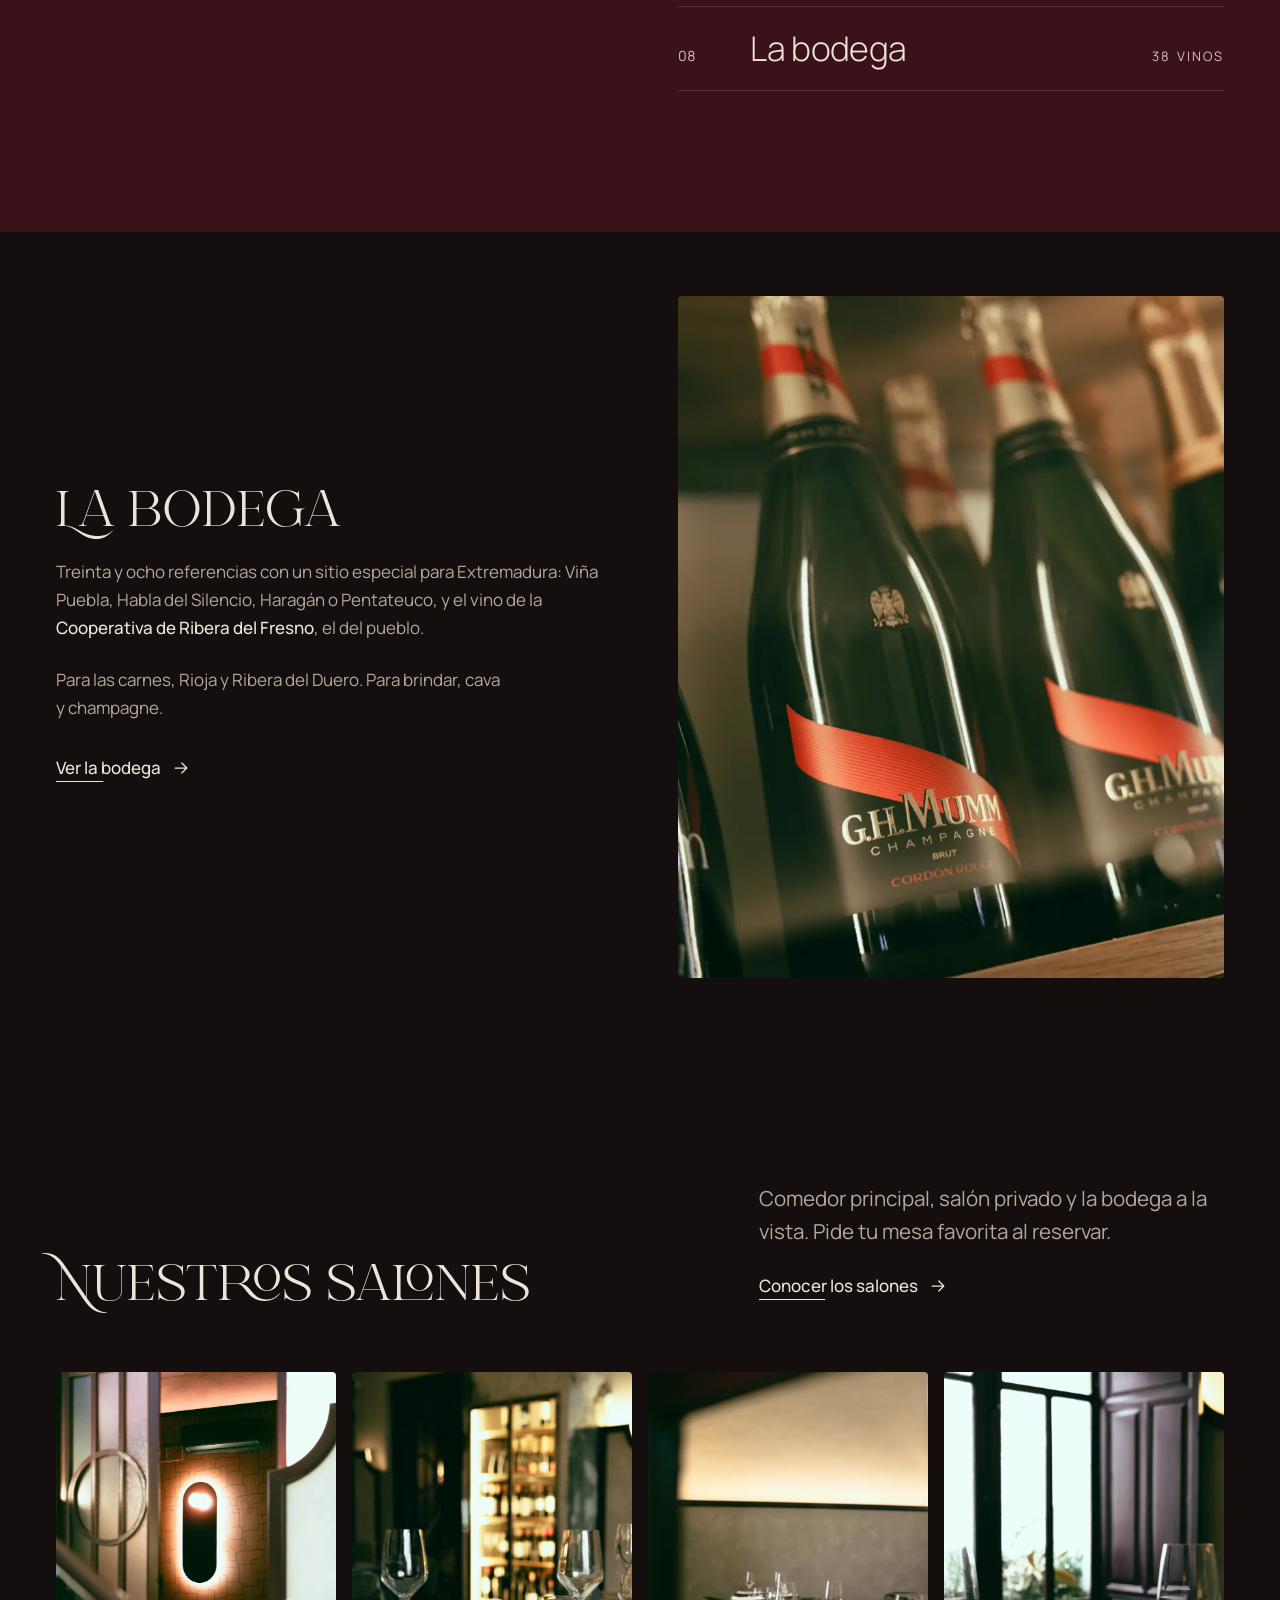
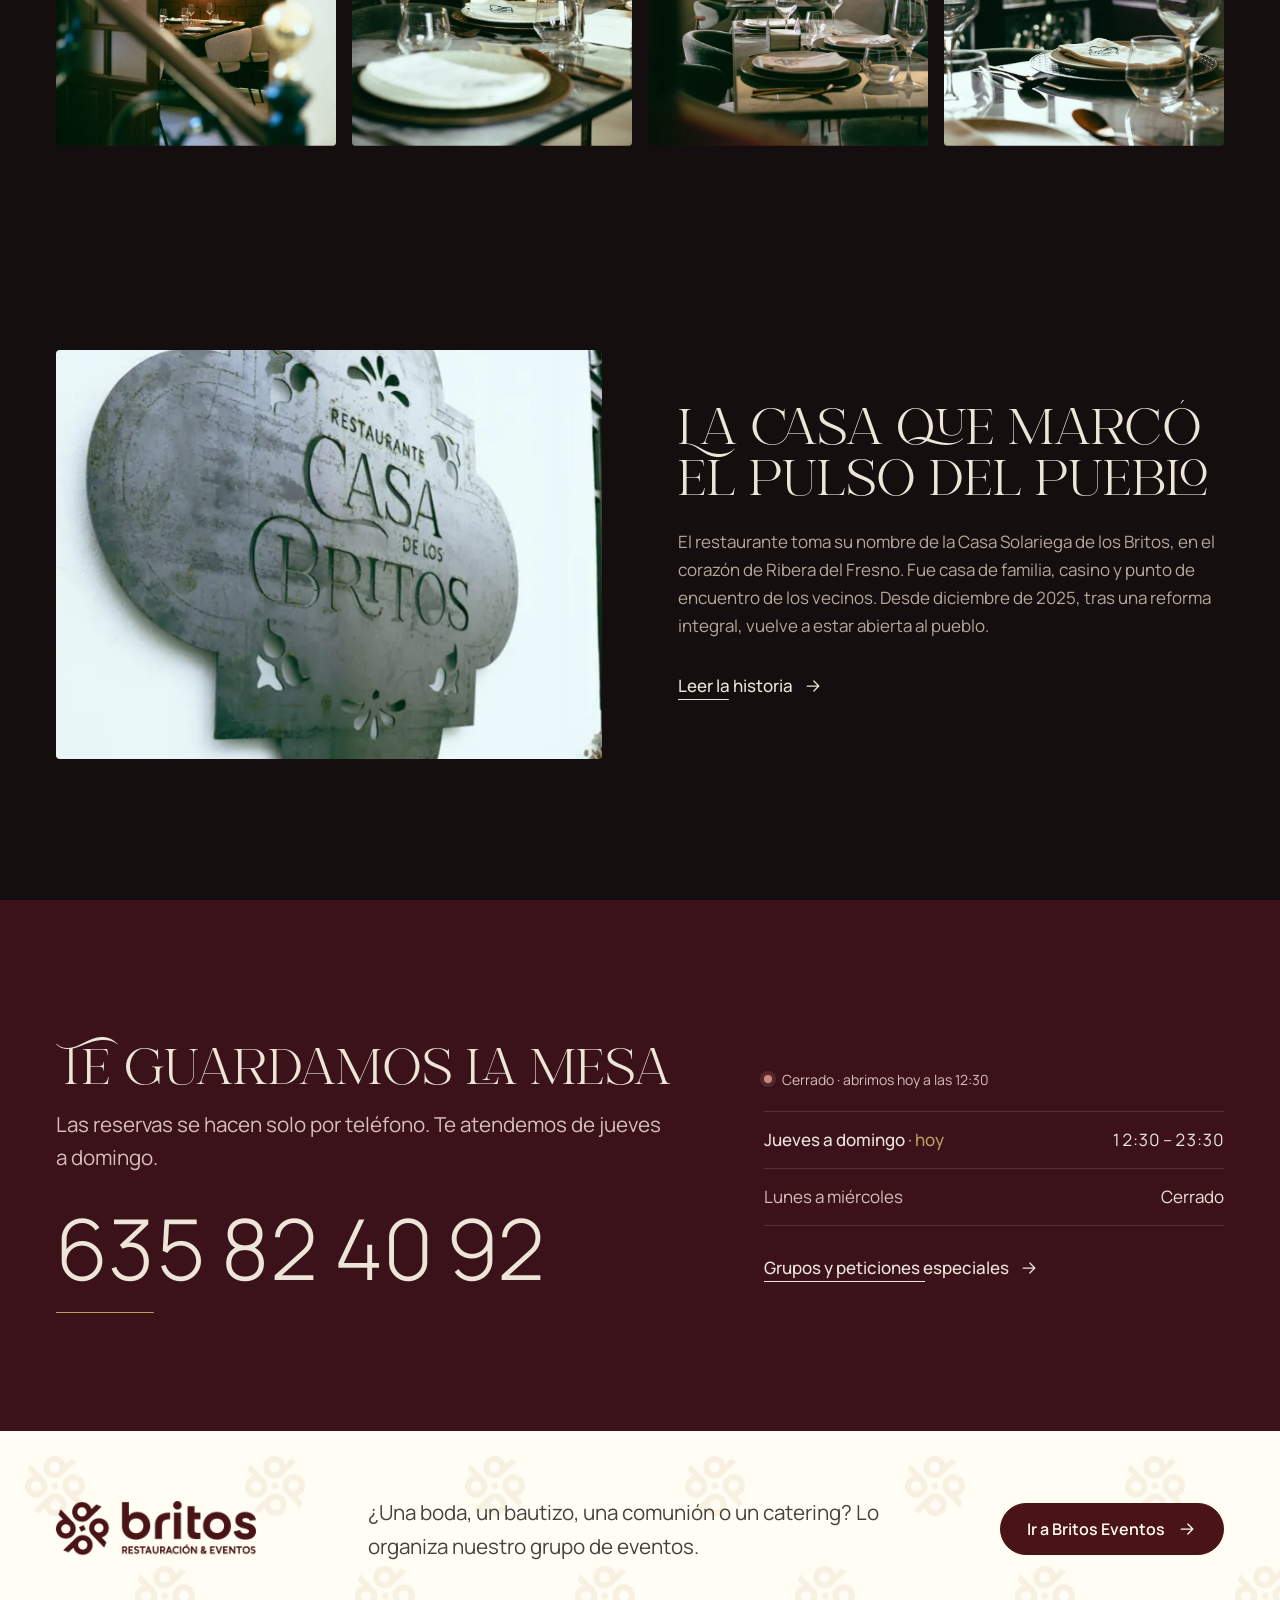
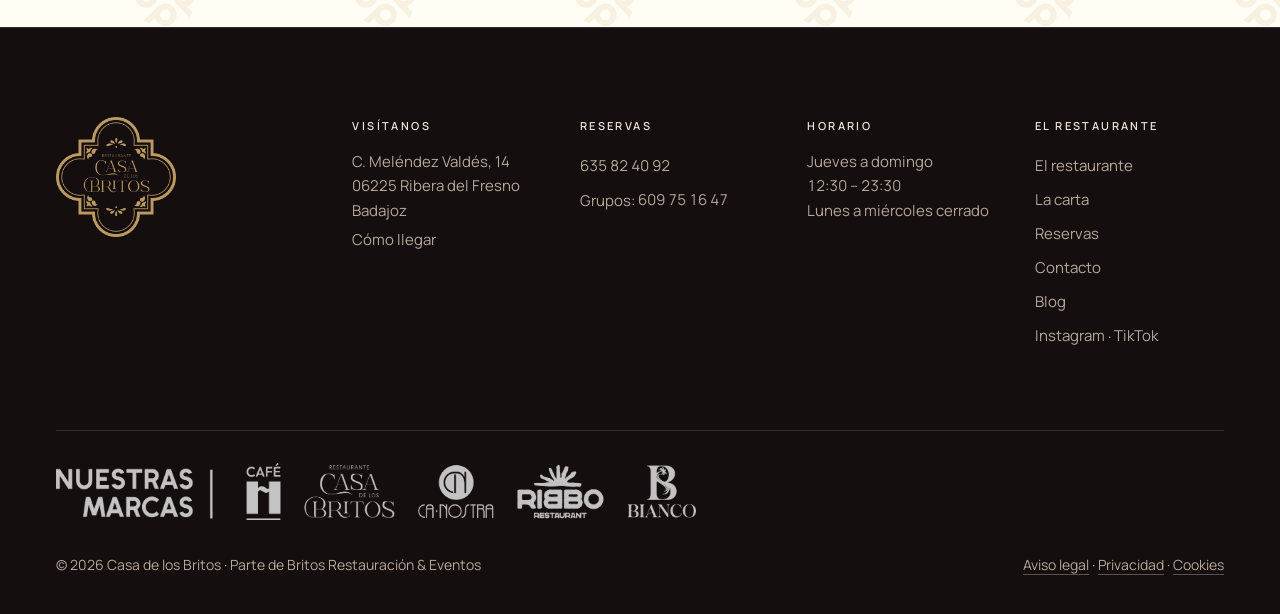
==== commit eaab5e25: "Velo más oscuro en la portada de Britos para que el texto se lea Co-Authored-By: Claude Opus 5.5 <no" ====
--- a/index.html
+++ b/index.html
@@ -15,7 +15,7 @@
 <link rel="icon" type="image/png" href="assets/logos/casa-logo-completo.png">
 <link rel="preload" href="assets/fonts/manrope-latin.woff2" as="font" type="font/woff2" crossorigin>
 <link rel="preload" as="image" href="assets/img/dsc07287-1600.webp" imagesrcset="assets/img/dsc07287-800.webp 800w, assets/img/dsc07287-1600.webp 1600w" imagesizes="(max-width: 899px) 100vw, 58vw">
-<link rel="stylesheet" href="assets/css/styles.css?v=8208bb47">
+<link rel="stylesheet" href="assets/css/styles.css?v=adefd5d1">
 <script src="assets/js/main.js?v=a32b78e7" defer></script>
 <script src="assets/js/motion.js?v=c73606e4" defer></script>
 <script src="assets/js/carousel.js?v=3fe8a7d3" defer></script>
--- a/assets/css/styles.css
+++ b/assets/css/styles.css
@@ -1023,3 +1023,7 @@
 }
 @media (min-width: 900px) { .ghero__media::after { background: linear-gradient(90deg, rgba(22, 8, 9, 0.58) 0%, rgba(22, 8, 9, 0.2) 45%, rgba(22, 8, 9, 0) 70%), linear-gradient(180deg, rgba(22, 8, 9, 0.6) 0%, rgba(22, 8, 9, 0) 24%, rgba(22, 8, 9, 0) 48%, rgba(22, 8, 9, 0.75) 100%); } }
 .about { padding-bottom: clamp(56px, 7vw, 104px); }
+/* Velo más denso para que el texto de la portada se lea sobre cualquier foto */
+.ghero__media::after { background: linear-gradient(180deg, rgba(22, 8, 9, 0.7) 0%, rgba(22, 8, 9, 0.42) 22%, rgba(22, 8, 9, 0.55) 40%, rgba(22, 8, 9, 0.82) 62%, rgba(22, 8, 9, 0.92) 100%); }
+@media (min-width: 900px) { .ghero__media::after { background: linear-gradient(90deg, rgba(22, 8, 9, 0.78) 0%, rgba(22, 8, 9, 0.5) 42%, rgba(22, 8, 9, 0.12) 72%, rgba(22, 8, 9, 0) 100%), linear-gradient(180deg, rgba(22, 8, 9, 0.6) 0%, rgba(22, 8, 9, 0.1) 24%, rgba(22, 8, 9, 0.1) 48%, rgba(22, 8, 9, 0.8) 100%); } }
+.ghero h1, .ghero__lead, .ghero__kicker { text-shadow: 0 1px 18px rgba(22, 8, 9, 0.45); }
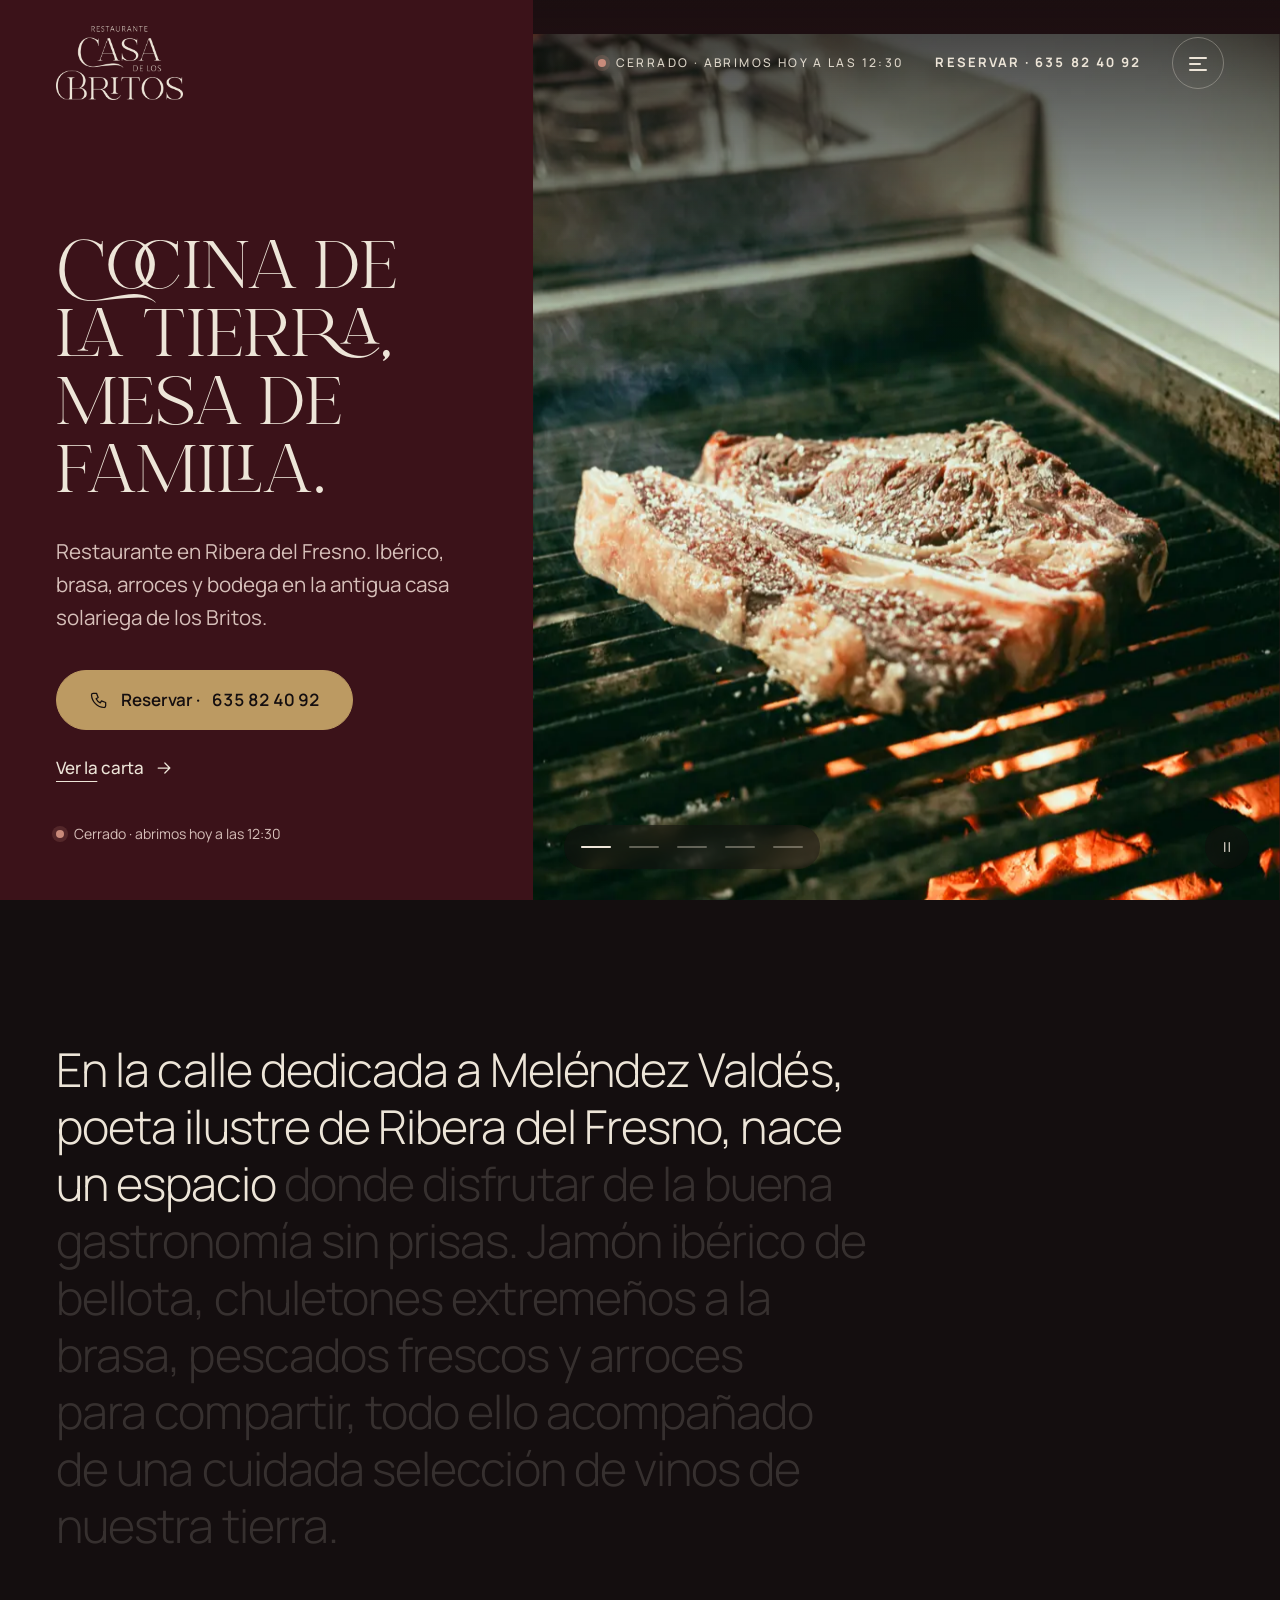
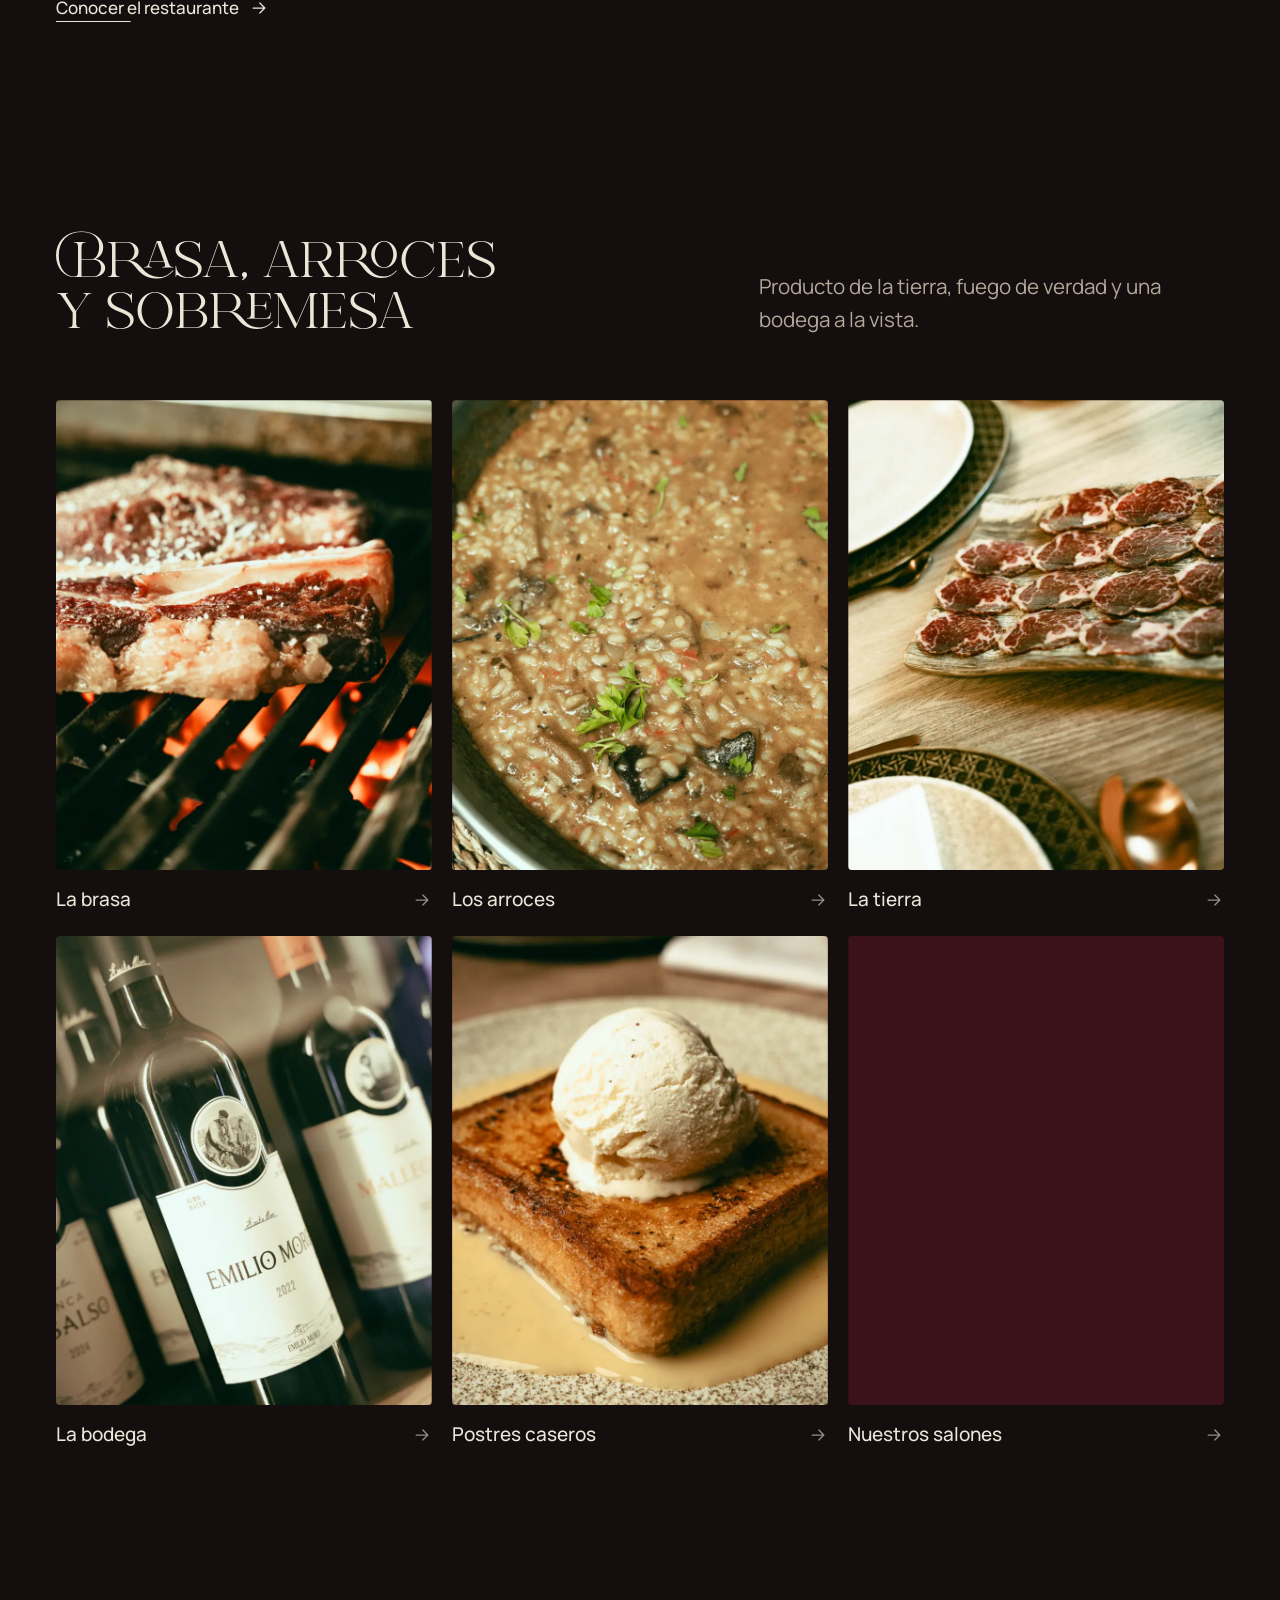
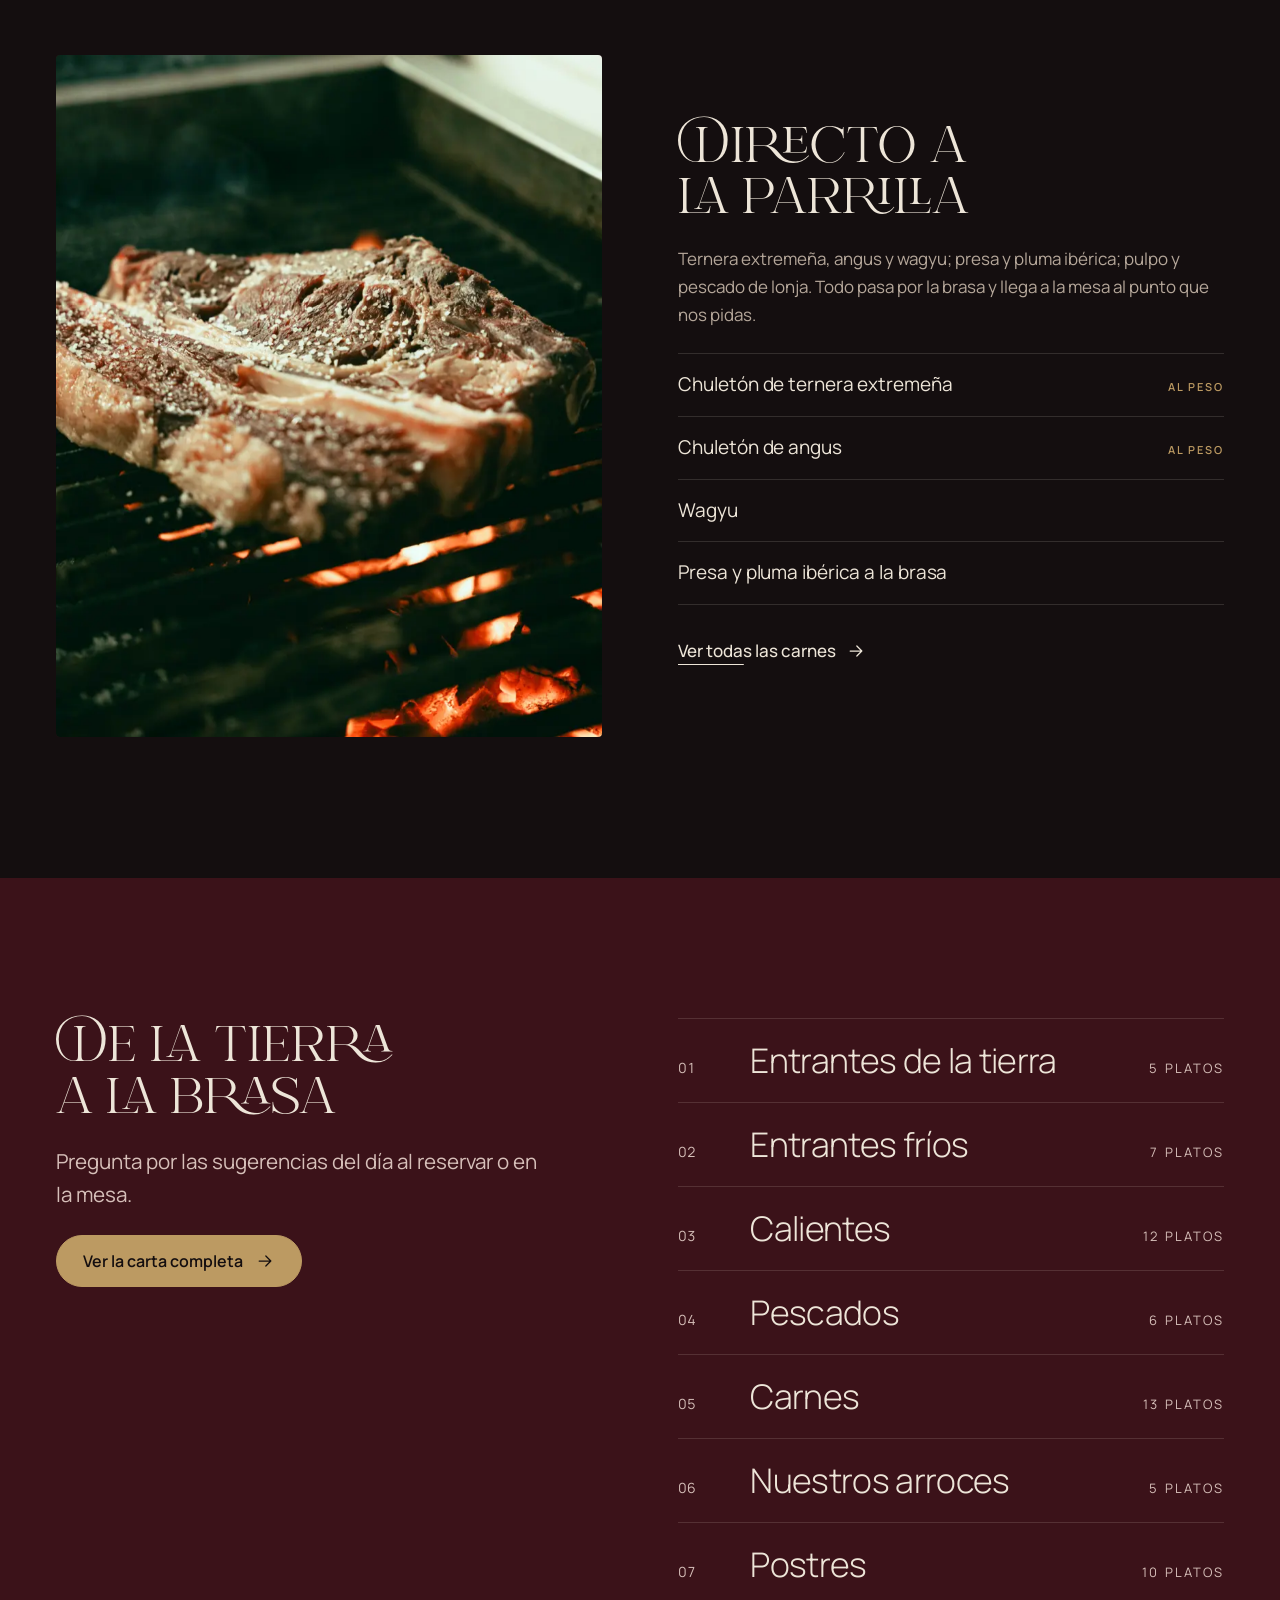
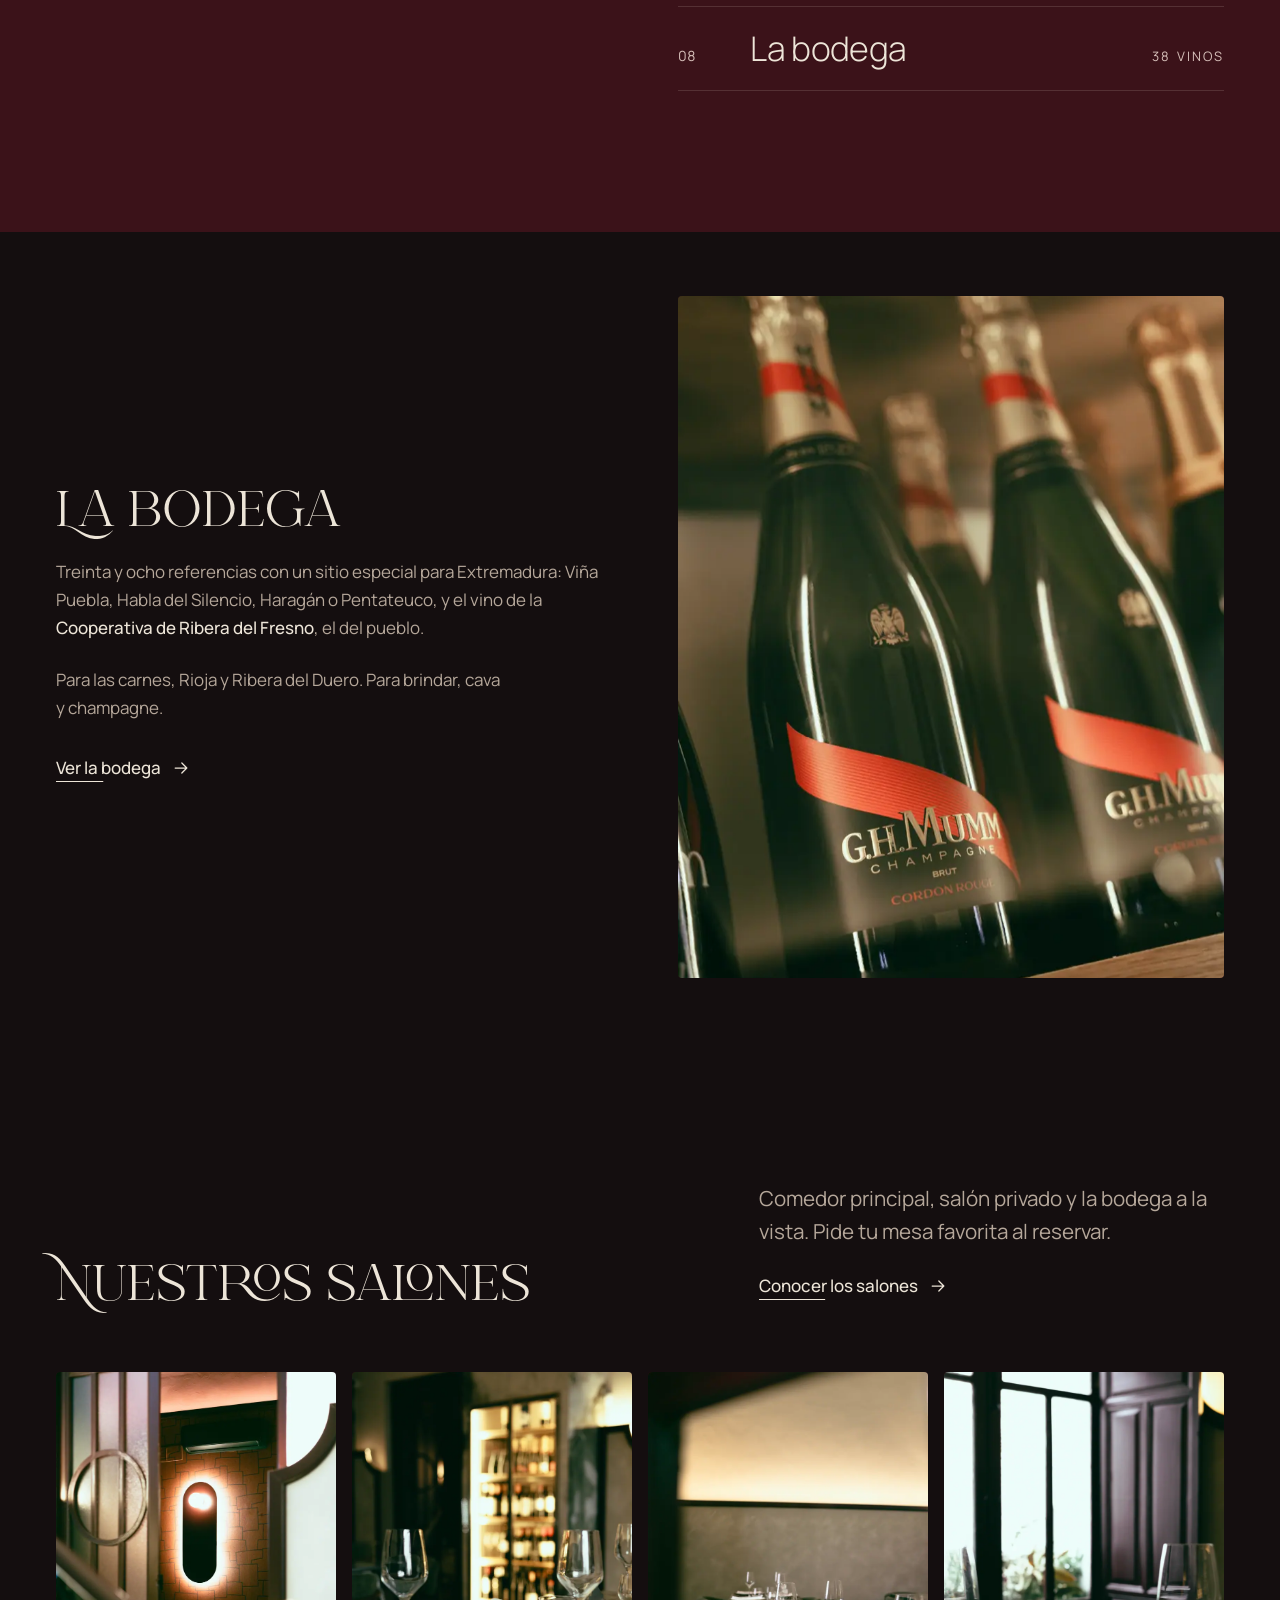
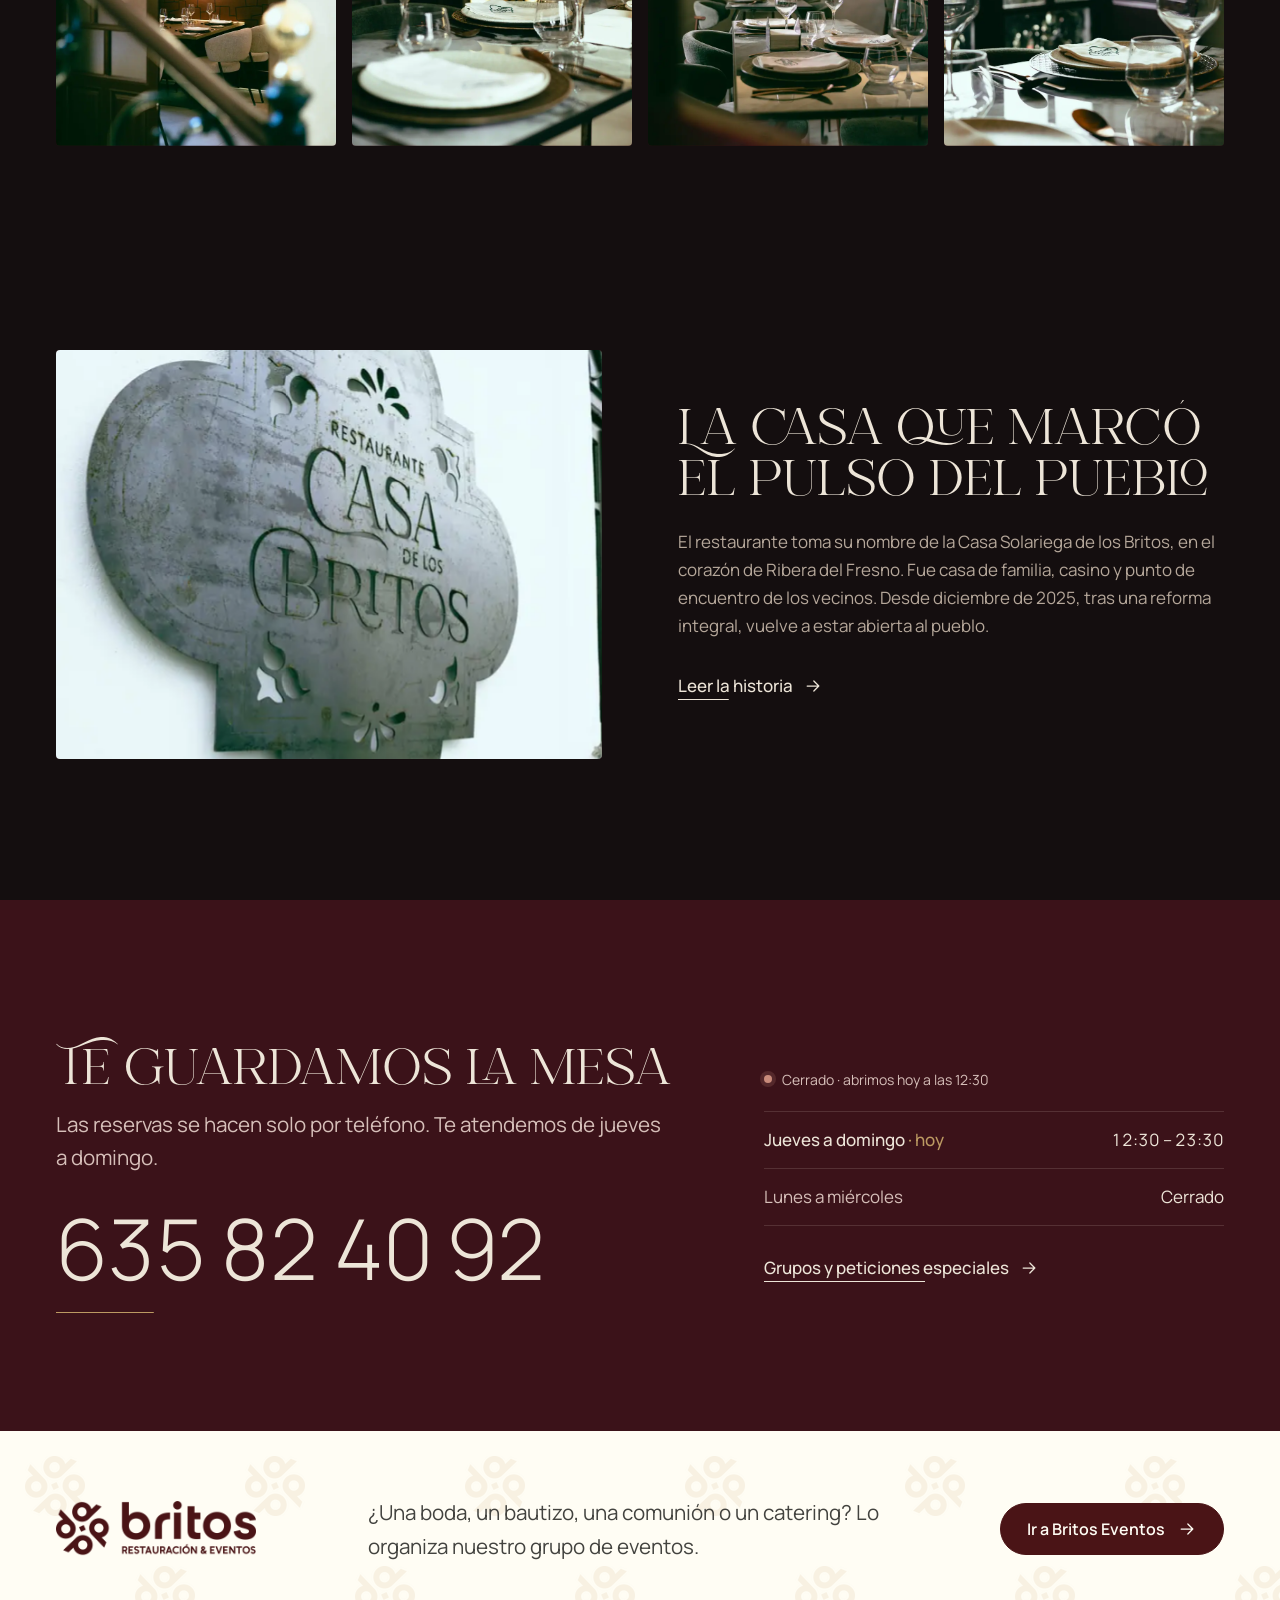
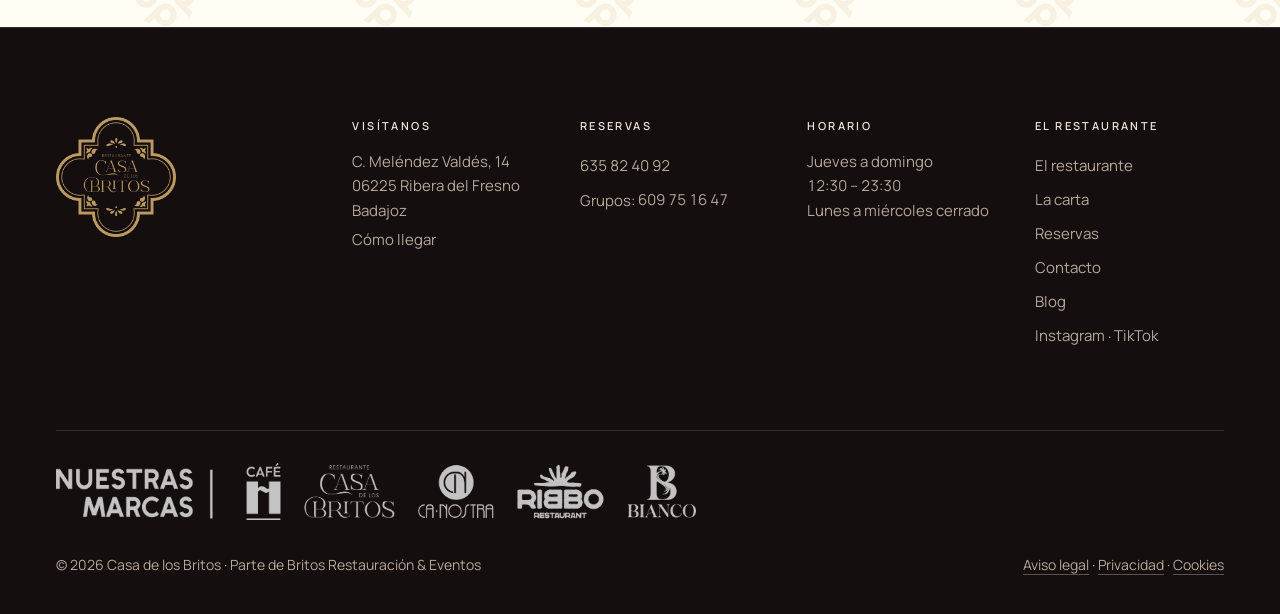
==== commit 63a3aa67: "Britos Eventos minimalista en blanco y negro, con color solo en las celebraciones Co-Authored-By: Cl" ====
--- a/index.html
+++ b/index.html
@@ -15,7 +15,7 @@
 <link rel="icon" type="image/png" href="assets/logos/casa-logo-completo.png">
 <link rel="preload" href="assets/fonts/manrope-latin.woff2" as="font" type="font/woff2" crossorigin>
 <link rel="preload" as="image" href="assets/img/dsc07287-1600.webp" imagesrcset="assets/img/dsc07287-800.webp 800w, assets/img/dsc07287-1600.webp 1600w" imagesizes="(max-width: 899px) 100vw, 58vw">
-<link rel="stylesheet" href="assets/css/styles.css?v=adefd5d1">
+<link rel="stylesheet" href="assets/css/styles.css?v=5b785531">
 <script src="assets/js/main.js?v=a32b78e7" defer></script>
 <script src="assets/js/motion.js?v=c73606e4" defer></script>
 <script src="assets/js/carousel.js?v=3fe8a7d3" defer></script>
--- a/assets/css/styles.css
+++ b/assets/css/styles.css
@@ -1027,3 +1027,98 @@
 .ghero__media::after { background: linear-gradient(180deg, rgba(22, 8, 9, 0.7) 0%, rgba(22, 8, 9, 0.42) 22%, rgba(22, 8, 9, 0.55) 40%, rgba(22, 8, 9, 0.82) 62%, rgba(22, 8, 9, 0.92) 100%); }
 @media (min-width: 900px) { .ghero__media::after { background: linear-gradient(90deg, rgba(22, 8, 9, 0.78) 0%, rgba(22, 8, 9, 0.5) 42%, rgba(22, 8, 9, 0.12) 72%, rgba(22, 8, 9, 0) 100%), linear-gradient(180deg, rgba(22, 8, 9, 0.6) 0%, rgba(22, 8, 9, 0.1) 24%, rgba(22, 8, 9, 0.1) 48%, rgba(22, 8, 9, 0.8) 100%); } }
 .ghero h1, .ghero__lead, .ghero__kicker { text-shadow: 0 1px 18px rgba(22, 8, 9, 0.45); }
+
+/* =====================================================================
+   Britos minimalista: blanco y negro en toda la página.
+   El color se reserva a las celebraciones (bodas, comuniones, bautizos…)
+   ===================================================================== */
+:root { --evento-britos: #4a1416; }
+body[data-theme="britos"] {
+  --marfil: #ffffff;
+  --marfil-2: #ffffff;
+  --britos: #0a0a0a;
+  --britos-2: #2a2a2a;
+  --texto-b: #3a3a3a;
+  --bg: #ffffff;
+  --surface: #ffffff;
+  --surface-2: #f2f2f2;
+  --ink: #0a0a0a;
+  --muted: #6b6b6b;
+  --line: rgba(0, 0, 0, 0.1);
+  --line-strong: rgba(0, 0, 0, 0.22);
+  --accent: #0a0a0a;
+  --accent-ink: #ffffff;
+  --accent-hover: #2a2a2a;
+  --focus: #0a0a0a;
+  --pill-bg: rgba(255, 255, 255, 0.86);
+  --menu-bg: #ffffff;
+}
+/* Logos burdeos → negro */
+body[data-theme="britos"] img:is([src*="burdeos"], [src$="britos-icono.png"]) { filter: brightness(0); }
+body[data-theme="britos"] .pill { box-shadow: 0 1px 0 var(--line); }
+body[data-theme="britos"] .menu { background-image: none; }
+body[data-theme="britos"] .mlinks a[aria-current="page"] span { color: var(--ink); }
+@media (hover: hover) and (pointer: fine) { body[data-theme="britos"] .mlinks a:hover span { color: var(--muted); } }
+body[data-theme="britos"] .mprev img { filter: grayscale(1); }
+body[data-theme="britos"] .btn, body[data-theme="britos"] .phone-pill { border-radius: 0; }
+body[data-theme="britos"] .phone-pill > span:first-child { border-radius: 0; }
+body[data-theme="britos"] .h2 { text-transform: uppercase; font-size: clamp(1.75rem, 1.2rem + 1.8vw, 2.75rem); letter-spacing: 0.01em; }
+body[data-theme="britos"] .section { padding-block: clamp(72px, 9vw, 128px); }
+
+/* Portada: fotos en blanco y negro, velo negro neutro */
+body[data-theme="britos"] .ghero { background: #000; color: #fff; }
+body[data-theme="britos"] .ghero__media .ph { background: #000; }
+body[data-theme="britos"] .ghero__media img { filter: grayscale(1) contrast(1.05); }
+body[data-theme="britos"] .ghero__media::after { background: linear-gradient(180deg, rgba(0, 0, 0, 0.55) 0%, rgba(0, 0, 0, 0.25) 35%, rgba(0, 0, 0, 0.7) 100%); }
+body[data-theme="britos"] .ghero h1, body[data-theme="britos"] .ghero__kicker { text-shadow: none; }
+body[data-theme="britos"] .ghero h1 { font-size: clamp(2.4rem, 1.2rem + 4vw, 5.2rem); }
+body[data-theme="britos"] .phone-pill--light { background: #fff; color: #000; }
+body[data-theme="britos"] .phone-pill--light > span:first-child { background: #000; color: #fff; }
+body[data-theme="britos"] .ghero__ghost { border-color: rgba(255, 255, 255, 0.6); }
+
+/* Quiénes somos */
+body[data-theme="britos"] .about__in { max-width: 720px; gap: 18px; }
+body[data-theme="britos"] .about__in p:not(.about__kicker) { font-size: var(--t-body); color: var(--muted); }
+
+/* Marcas: fotos en gris, sin redondeos */
+body[data-theme="britos"] .marcas__grid { gap: 2px; }
+body[data-theme="britos"] .marca > a, body[data-theme="britos"] .marca > div { border-radius: 0; background: #000; color: #fff; }
+body[data-theme="britos"] .marca__ph img { filter: grayscale(1); }
+body[data-theme="britos"] .marca__ph::after { background: rgba(0, 0, 0, 0.55); }
+body[data-theme="britos"] .marca__logo { filter: none; }
+@media (hover: hover) and (pointer: fine) { body[data-theme="britos"] .marca:hover .marca__ph::after { background: rgba(0, 0, 0, 0.4); } }
+
+/* Celebraciones: la rama con color */
+.ev__head { display: grid; justify-items: center; gap: 14px; text-align: center; margin-bottom: clamp(32px, 4vw, 56px); }
+.ev__grid { display: grid; grid-template-columns: repeat(6, minmax(0, 1fr)); gap: 2px; }
+.evc { grid-column: span 3; display: flex; flex-direction: column; background: var(--c); color: #fff; scroll-margin-top: calc(var(--head-space) + 16px); }
+.evc:nth-child(n+3) { grid-column: span 2; }
+.evc__ph { position: relative; aspect-ratio: 16 / 10; overflow: hidden; margin: 0; }
+.evc__ph img { width: 100%; height: 100%; object-fit: cover; transition: transform 1100ms var(--ease-expo); }
+.evc__txt { display: grid; gap: 10px; padding: clamp(22px, 2.4vw, 34px); }
+.evc h3 { font-family: "Coliner", "Unageo", sans-serif; font-weight: 500; font-size: clamp(1.4rem, 1.1rem + 0.9vw, 2rem); line-height: 1.05; text-transform: uppercase; color: #fff; }
+.evc p { color: rgba(255, 255, 255, 0.88); }
+.evc__list { font-size: 0.75rem; font-weight: 600; letter-spacing: 0.14em; text-transform: uppercase; color: rgba(255, 255, 255, 0.72) !important; }
+@media (hover: hover) and (pointer: fine) { .evc:hover .evc__ph img { transform: scale(1.05); } }
+@media (max-width: 1099px) {
+  .ev__grid { grid-template-columns: repeat(2, minmax(0, 1fr)); }
+  .evc, .evc:nth-child(n+3) { grid-column: span 1; }
+  .evc:last-child { grid-column: 1 / -1; }
+}
+@media (max-width: 699px) {
+  .ev__grid { grid-template-columns: minmax(0, 1fr); }
+  .evc:last-child { grid-column: auto; }
+}
+
+/* Cómo trabajamos: líneas finas y números */
+.steps--min { border-top: 0; }
+body[data-theme="britos"] .steps--min .n { width: auto; height: auto; border-radius: 0; background: none; color: var(--muted); font-weight: 500; font-size: 0.8125rem; letter-spacing: 0.14em; place-items: start; }
+.steps--min li { padding-top: 22px; }
+body[data-theme="britos"] .steps--min h3 { color: var(--ink); text-transform: uppercase; font-size: 1rem; letter-spacing: 0.06em; margin-top: 12px; }
+.steps--min p { color: var(--muted); }
+
+/* Presupuesto */
+body[data-theme="britos"] .pres { border-top: 1px solid var(--line); }
+body[data-theme="britos"] .form-panel { background: #fff; border: 1px solid var(--line-strong); border-radius: 0; box-shadow: none; }
+body[data-theme="britos"] .input { border-radius: 0; }
+body[data-theme="britos"] .footer__brands img { opacity: 0.85; }
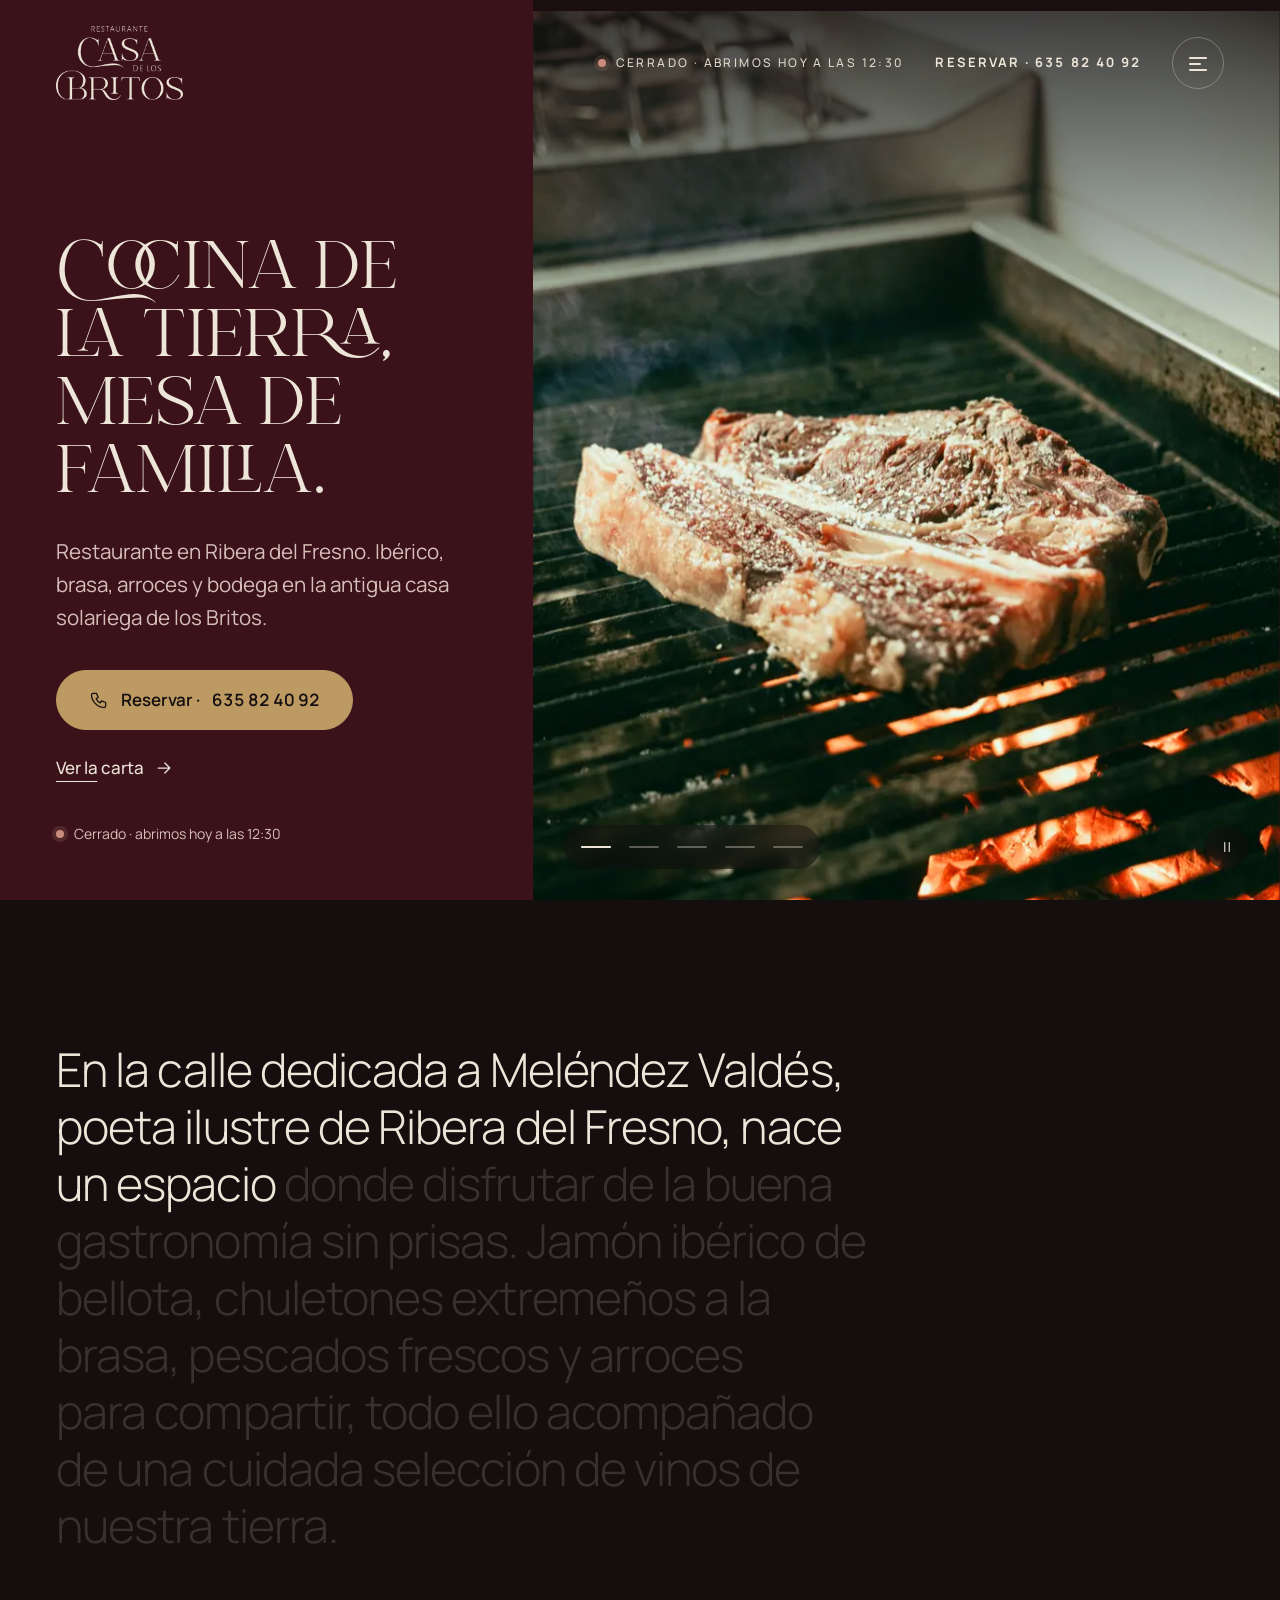
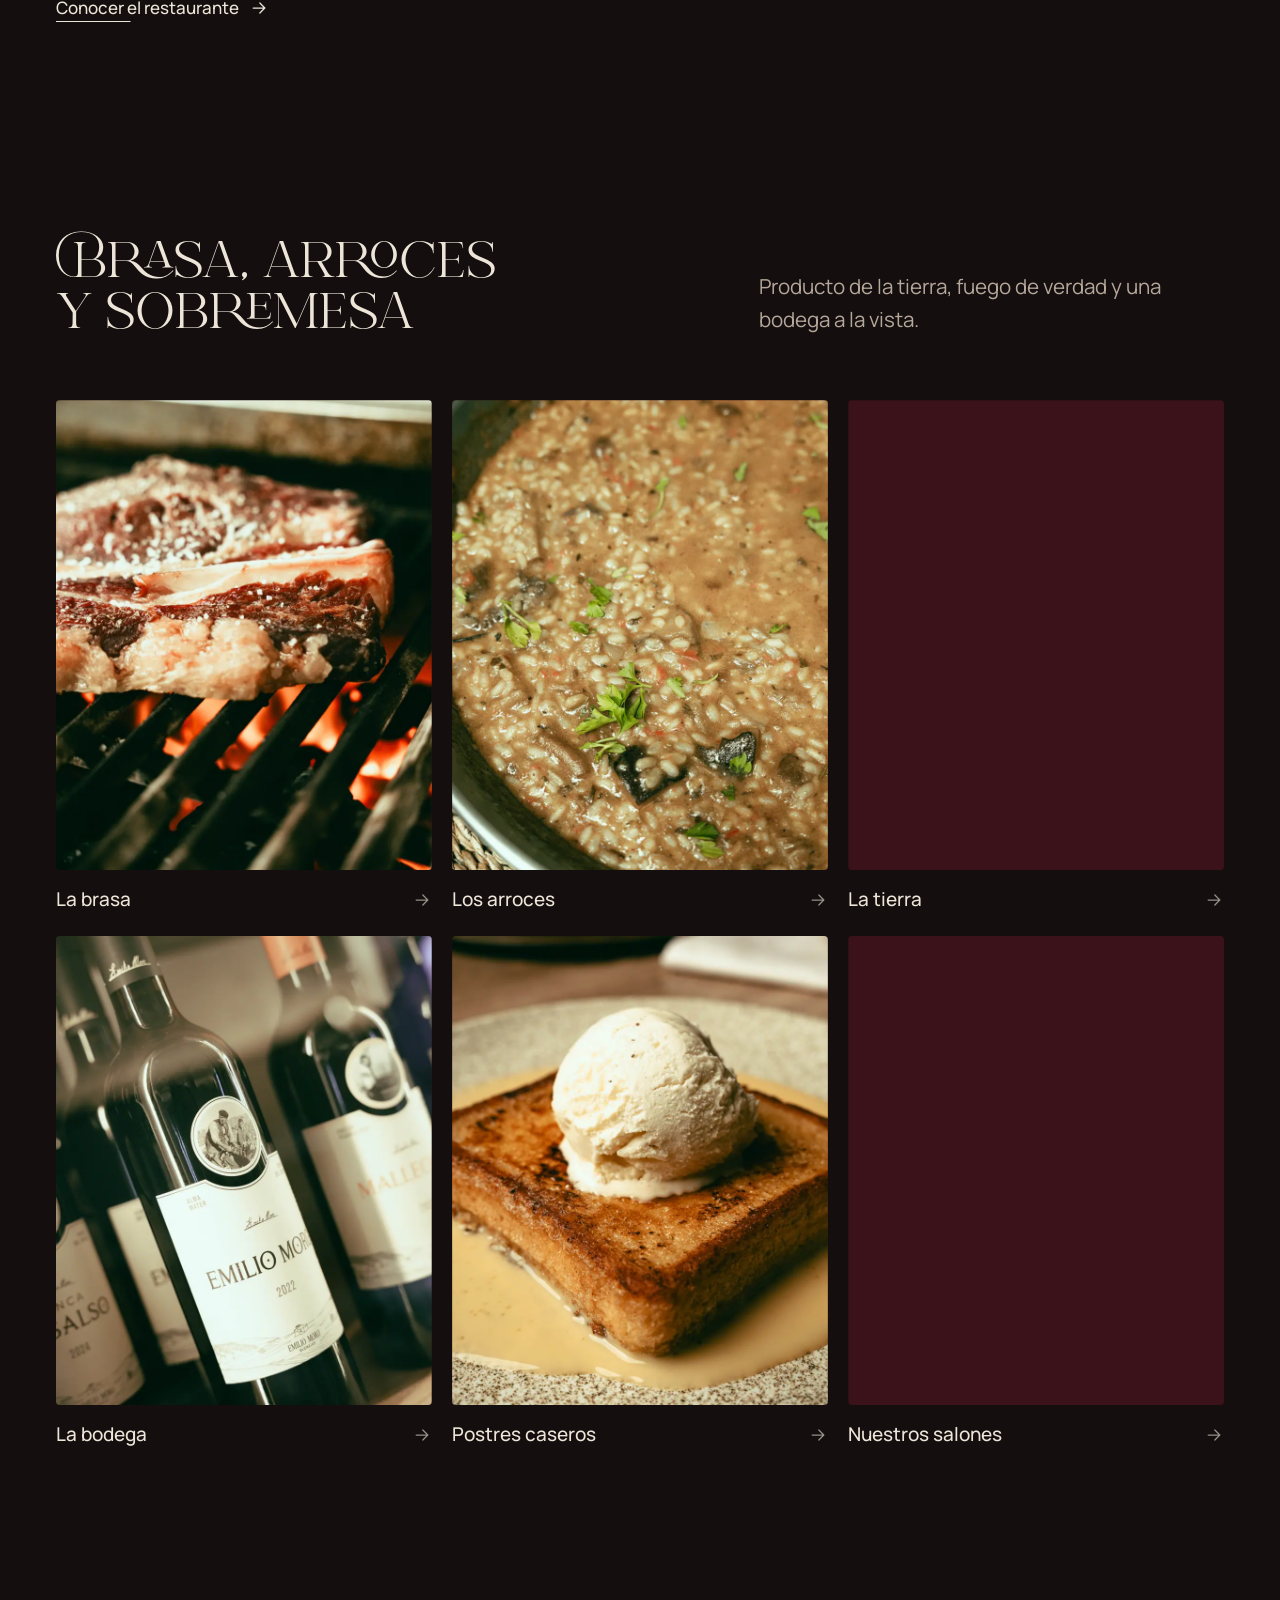
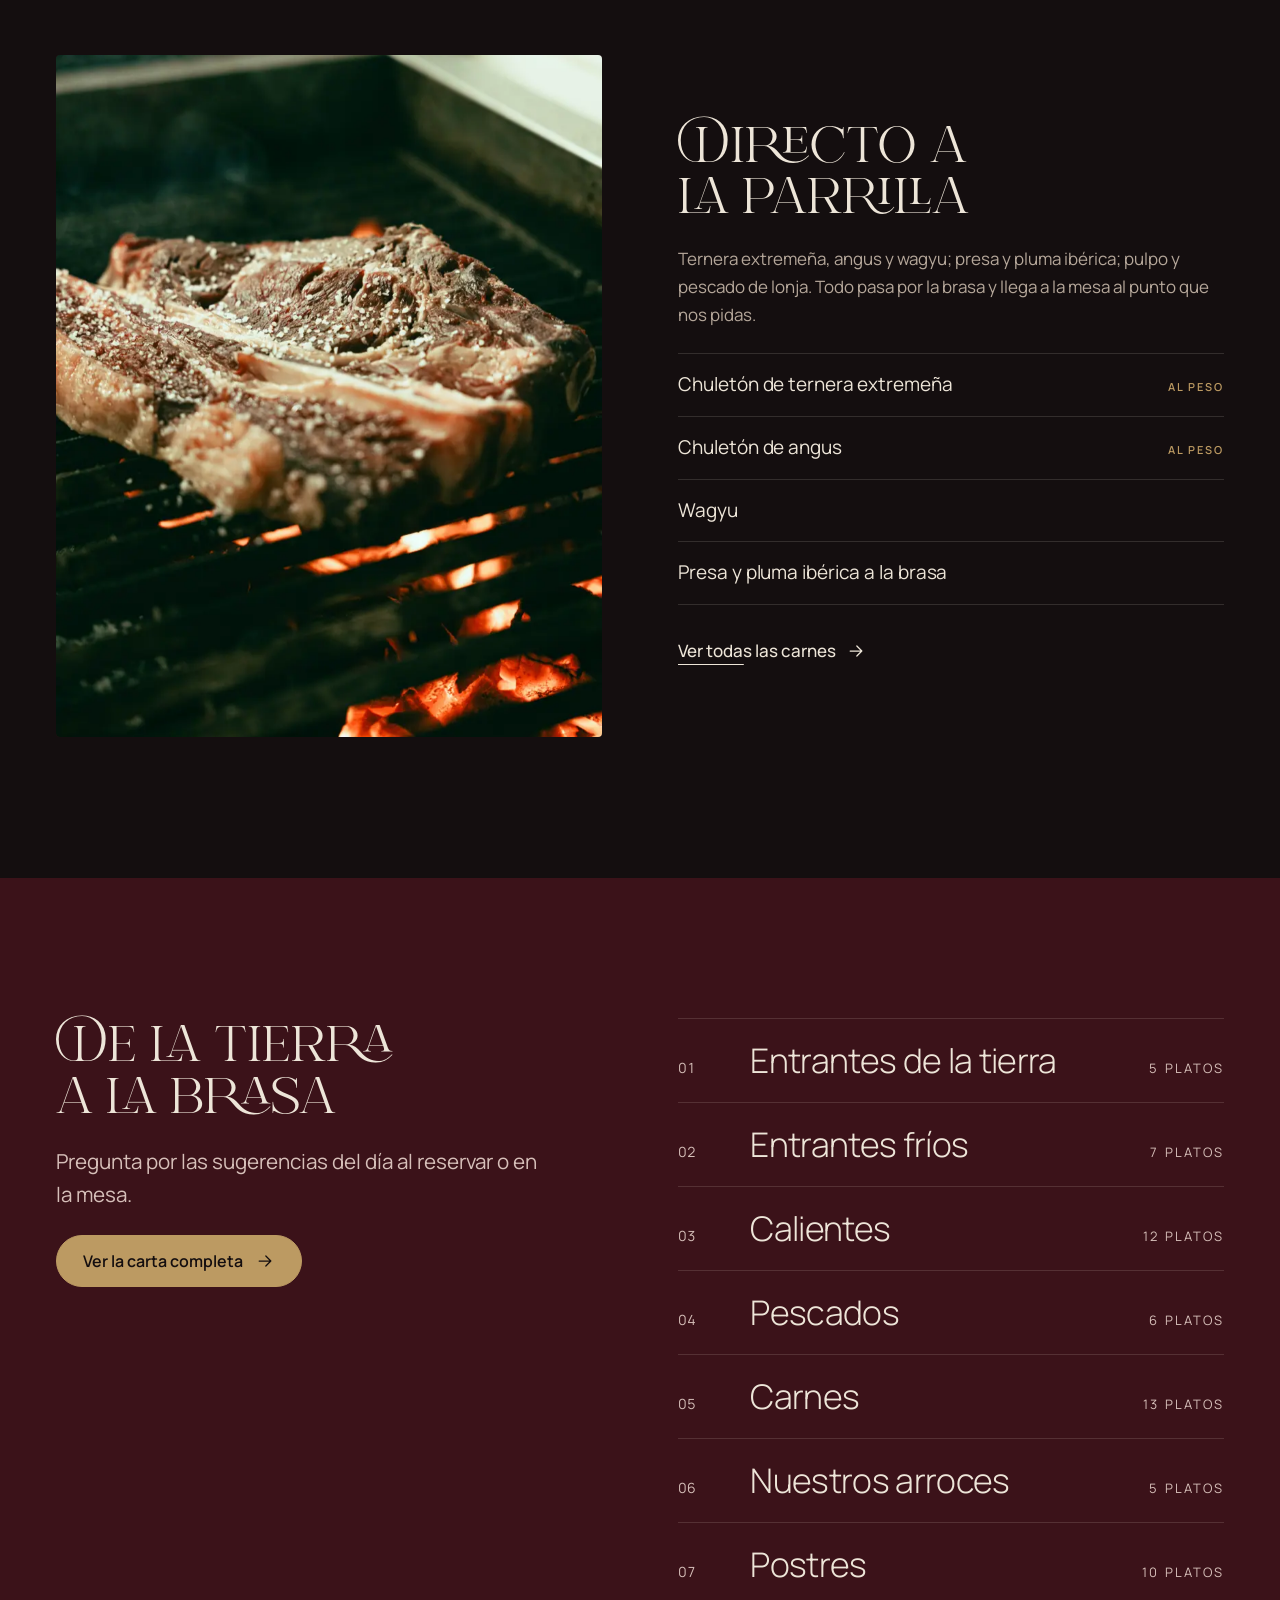
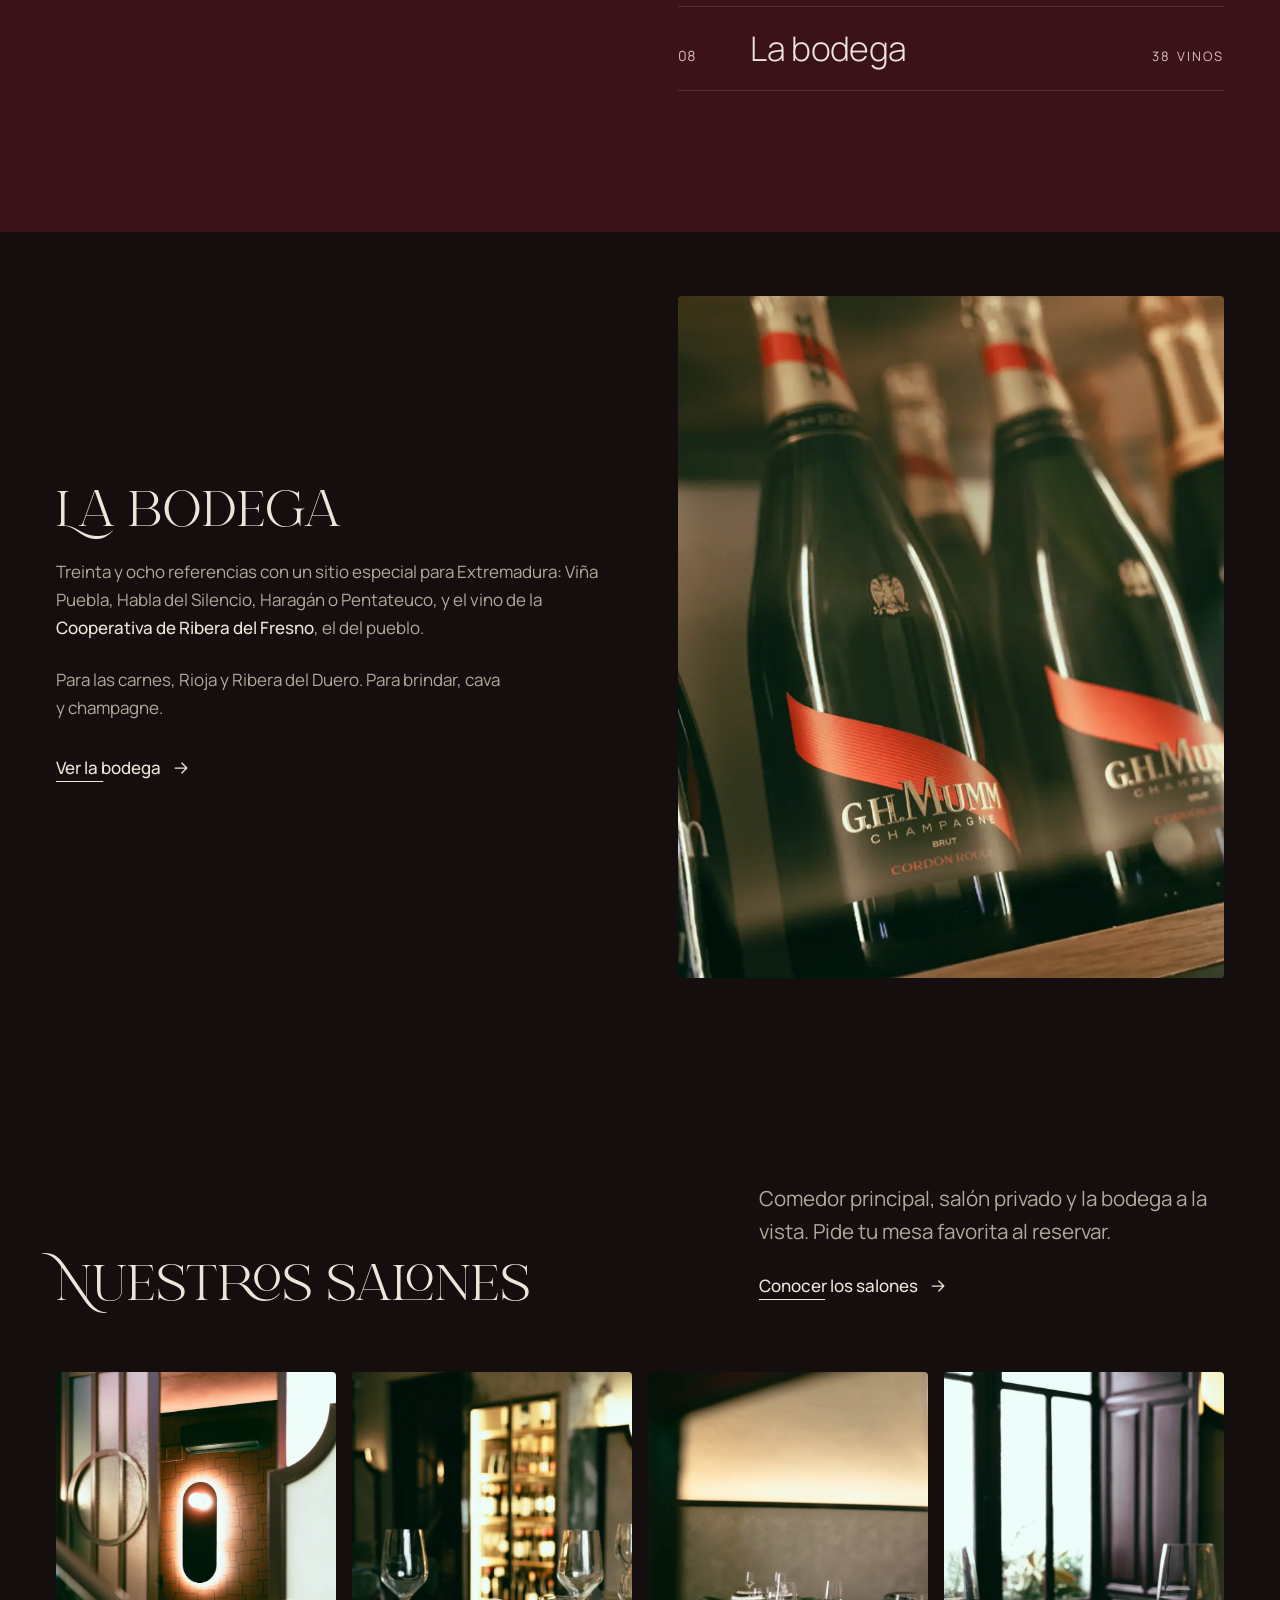
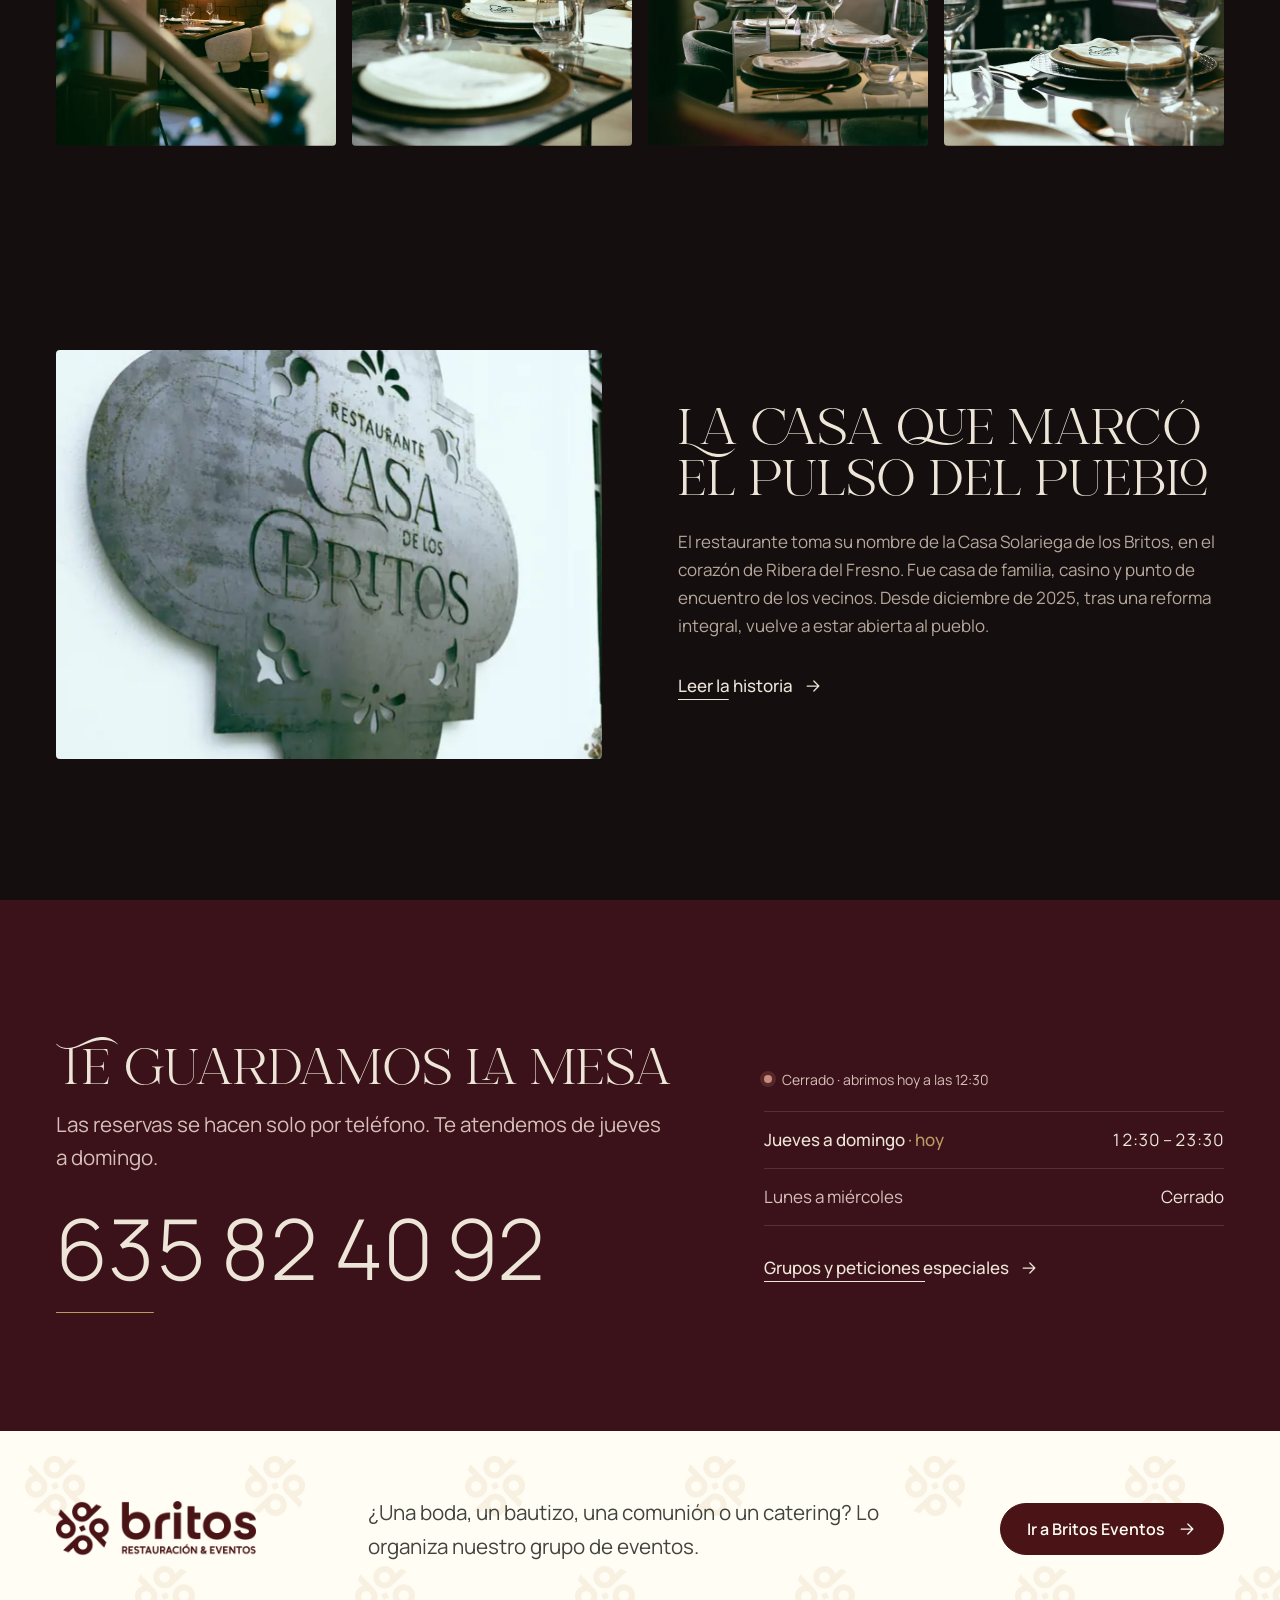
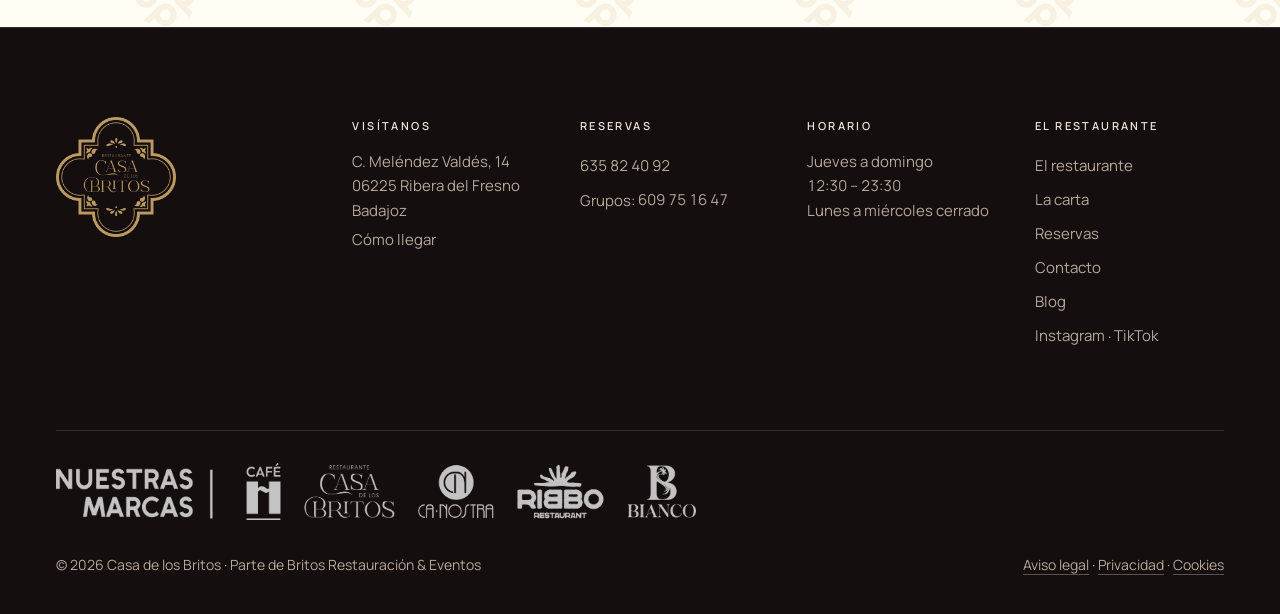
==== commit da63a752: "Britos Eventos: rediseño editorial con tipografía grande y color solo en las celebraciones Co-Author" ====
--- a/index.html
+++ b/index.html
@@ -15,9 +15,9 @@
 <link rel="icon" type="image/png" href="assets/logos/casa-logo-completo.png">
 <link rel="preload" href="assets/fonts/manrope-latin.woff2" as="font" type="font/woff2" crossorigin>
 <link rel="preload" as="image" href="assets/img/dsc07287-1600.webp" imagesrcset="assets/img/dsc07287-800.webp 800w, assets/img/dsc07287-1600.webp 1600w" imagesizes="(max-width: 899px) 100vw, 58vw">
-<link rel="stylesheet" href="assets/css/styles.css?v=5b785531">
+<link rel="stylesheet" href="assets/css/styles.css?v=e9ea8440">
 <script src="assets/js/main.js?v=a32b78e7" defer></script>
-<script src="assets/js/motion.js?v=c73606e4" defer></script>
+<script src="assets/js/motion.js?v=11d99c30" defer></script>
 <script src="assets/js/carousel.js?v=3fe8a7d3" defer></script>
 <script src="assets/js/cursor.js?v=483a7f32" defer></script>
 </head>
--- a/assets/css/styles.css
+++ b/assets/css/styles.css
@@ -1029,96 +1029,109 @@
 .ghero h1, .ghero__lead, .ghero__kicker { text-shadow: 0 1px 18px rgba(22, 8, 9, 0.45); }
 
 /* =====================================================================
-   Britos minimalista: blanco y negro en toda la página.
+   Britos minimalista: blanco y negro, tipografía grande.
    El color se reserva a las celebraciones (bodas, comuniones, bautizos…)
    ===================================================================== */
 :root { --evento-britos: #4a1416; }
 body[data-theme="britos"] {
-  --marfil: #ffffff;
-  --marfil-2: #ffffff;
-  --britos: #0a0a0a;
-  --britos-2: #2a2a2a;
-  --texto-b: #3a3a3a;
-  --bg: #ffffff;
-  --surface: #ffffff;
-  --surface-2: #f2f2f2;
-  --ink: #0a0a0a;
-  --muted: #6b6b6b;
-  --line: rgba(0, 0, 0, 0.1);
-  --line-strong: rgba(0, 0, 0, 0.22);
-  --accent: #0a0a0a;
-  --accent-ink: #ffffff;
-  --accent-hover: #2a2a2a;
-  --focus: #0a0a0a;
-  --pill-bg: rgba(255, 255, 255, 0.86);
-  --menu-bg: #ffffff;
-}
-/* Logos burdeos → negro */
+  --marfil: #ffffff; --marfil-2: #ffffff; --britos: #0a0a0a; --britos-2: #2a2a2a; --texto-b: #3a3a3a;
+  --bg: #ffffff; --surface: #ffffff; --surface-2: #f2f2f2; --ink: #0a0a0a; --muted: #6b6b6b;
+  --line: rgba(0, 0, 0, 0.1); --line-strong: rgba(0, 0, 0, 0.22);
+  --accent: #0a0a0a; --accent-ink: #ffffff; --accent-hover: #2a2a2a; --focus: #0a0a0a;
+  --pill-bg: rgba(255, 255, 255, 0.86); --menu-bg: #ffffff;
+}
 body[data-theme="britos"] img:is([src*="burdeos"], [src$="britos-icono.png"]) { filter: brightness(0); }
 body[data-theme="britos"] .pill { box-shadow: 0 1px 0 var(--line); }
 body[data-theme="britos"] .menu { background-image: none; }
 body[data-theme="britos"] .mlinks a[aria-current="page"] span { color: var(--ink); }
 @media (hover: hover) and (pointer: fine) { body[data-theme="britos"] .mlinks a:hover span { color: var(--muted); } }
 body[data-theme="britos"] .mprev img { filter: grayscale(1); }
-body[data-theme="britos"] .btn, body[data-theme="britos"] .phone-pill { border-radius: 0; }
-body[data-theme="britos"] .phone-pill > span:first-child { border-radius: 0; }
-body[data-theme="britos"] .h2 { text-transform: uppercase; font-size: clamp(1.75rem, 1.2rem + 1.8vw, 2.75rem); letter-spacing: 0.01em; }
-body[data-theme="britos"] .section { padding-block: clamp(72px, 9vw, 128px); }
-
-/* Portada: fotos en blanco y negro, velo negro neutro */
-body[data-theme="britos"] .ghero { background: #000; color: #fff; }
-body[data-theme="britos"] .ghero__media .ph { background: #000; }
-body[data-theme="britos"] .ghero__media img { filter: grayscale(1) contrast(1.05); }
-body[data-theme="britos"] .ghero__media::after { background: linear-gradient(180deg, rgba(0, 0, 0, 0.55) 0%, rgba(0, 0, 0, 0.25) 35%, rgba(0, 0, 0, 0.7) 100%); }
-body[data-theme="britos"] .ghero h1, body[data-theme="britos"] .ghero__kicker { text-shadow: none; }
-body[data-theme="britos"] .ghero h1 { font-size: clamp(2.4rem, 1.2rem + 4vw, 5.2rem); }
-body[data-theme="britos"] .phone-pill--light { background: #fff; color: #000; }
-body[data-theme="britos"] .phone-pill--light > span:first-child { background: #000; color: #fff; }
-body[data-theme="britos"] .ghero__ghost { border-color: rgba(255, 255, 255, 0.6); }
-
-/* Quiénes somos */
-body[data-theme="britos"] .about__in { max-width: 720px; gap: 18px; }
-body[data-theme="britos"] .about__in p:not(.about__kicker) { font-size: var(--t-body); color: var(--muted); }
-
-/* Marcas: fotos en gris, sin redondeos */
-body[data-theme="britos"] .marcas__grid { gap: 2px; }
-body[data-theme="britos"] .marca > a, body[data-theme="britos"] .marca > div { border-radius: 0; background: #000; color: #fff; }
-body[data-theme="britos"] .marca__ph img { filter: grayscale(1); }
-body[data-theme="britos"] .marca__ph::after { background: rgba(0, 0, 0, 0.55); }
-body[data-theme="britos"] .marca__logo { filter: none; }
-@media (hover: hover) and (pointer: fine) { body[data-theme="britos"] .marca:hover .marca__ph::after { background: rgba(0, 0, 0, 0.4); } }
-
-/* Celebraciones: la rama con color */
-.ev__head { display: grid; justify-items: center; gap: 14px; text-align: center; margin-bottom: clamp(32px, 4vw, 56px); }
-.ev__grid { display: grid; grid-template-columns: repeat(6, minmax(0, 1fr)); gap: 2px; }
-.evc { grid-column: span 3; display: flex; flex-direction: column; background: var(--c); color: #fff; scroll-margin-top: calc(var(--head-space) + 16px); }
-.evc:nth-child(n+3) { grid-column: span 2; }
-.evc__ph { position: relative; aspect-ratio: 16 / 10; overflow: hidden; margin: 0; }
-.evc__ph img { width: 100%; height: 100%; object-fit: cover; transition: transform 1100ms var(--ease-expo); }
-.evc__txt { display: grid; gap: 10px; padding: clamp(22px, 2.4vw, 34px); }
-.evc h3 { font-family: "Coliner", "Unageo", sans-serif; font-weight: 500; font-size: clamp(1.4rem, 1.1rem + 0.9vw, 2rem); line-height: 1.05; text-transform: uppercase; color: #fff; }
-.evc p { color: rgba(255, 255, 255, 0.88); }
-.evc__list { font-size: 0.75rem; font-weight: 600; letter-spacing: 0.14em; text-transform: uppercase; color: rgba(255, 255, 255, 0.72) !important; }
-@media (hover: hover) and (pointer: fine) { .evc:hover .evc__ph img { transform: scale(1.05); } }
-@media (max-width: 1099px) {
-  .ev__grid { grid-template-columns: repeat(2, minmax(0, 1fr)); }
-  .evc, .evc:nth-child(n+3) { grid-column: span 1; }
-  .evc:last-child { grid-column: 1 / -1; }
+body[data-theme="britos"] :is(.btn, .input, .form-panel) { border-radius: 0; }
+body[data-theme="britos"] .footer__brands img { opacity: 0.85; }
+
+.bx-k { font-family: "Unageo", sans-serif; font-size: 0.75rem; font-weight: 600; letter-spacing: 0.22em; text-transform: uppercase; color: var(--muted); }
+.bx-sec { padding-block: clamp(96px, 14vw, 200px); }
+.bx-sec--tight { padding-top: 0; }
+.bx-statement { margin-top: 28px; max-width: 20ch; font-family: "Coliner", "Unageo", sans-serif; font-weight: 500; font-size: clamp(2.2rem, 1rem + 5vw, 6rem); line-height: 0.98; letter-spacing: -0.01em; text-transform: uppercase; color: var(--ink); text-wrap: balance; }
+.bx-statement em { font-style: normal; color: transparent; -webkit-text-stroke: 1px var(--ink); }
+
+/* Portada */
+.bx-hero { display: flex; flex-direction: column; min-height: 100svh; padding-top: calc(var(--head-space) + 16px); overflow: hidden; }
+.bx-hero__meta { display: flex; justify-content: space-between; gap: 16px; font-size: 0.75rem; font-weight: 600; letter-spacing: 0.22em; text-transform: uppercase; color: var(--muted); }
+.bx-hero__word { margin: auto 0 0; padding-inline: calc(var(--gutter) * 0.5); font-family: "Coliner", "Unageo", sans-serif; font-weight: 500; font-size: 27.5vw; line-height: 0.78; letter-spacing: -0.035em; text-transform: uppercase; color: var(--ink); white-space: nowrap; text-align: center; animation: bx-rise 1400ms var(--ease-expo) both 200ms; }
+.bx-hero__foot { display: flex; flex-wrap: wrap; align-items: end; justify-content: space-between; gap: 20px 40px; padding-block: clamp(24px, 3vw, 40px); animation: bx-fade 1000ms ease both 700ms; }
+.bx-hero__line { font-family: "Coliner", "Unageo", sans-serif; font-weight: 500; font-size: clamp(1.6rem, 1rem + 2.6vw, 3.4rem); line-height: 1.1; text-transform: uppercase; color: var(--ink); }
+.bx-tick { display: inline-block; height: 1.1em; overflow: hidden; vertical-align: bottom; }
+.bx-tick__in { display: flex; flex-direction: column; animation: bx-tick 12s var(--ease-in-out) infinite; }
+.bx-tick__in > span { height: 1.1em; line-height: 1.1; }
+@keyframes bx-tick { 0%, 16% { transform: translateY(0); } 20%, 36% { transform: translateY(-1.1em); } 40%, 56% { transform: translateY(-2.2em); } 60%, 76% { transform: translateY(-3.3em); } 80%, 96% { transform: translateY(-4.4em); } 100% { transform: translateY(-5.5em); } }
+.bx-hero__cta { display: flex; flex-wrap: wrap; gap: 12px 28px; }
+.bx-link { display: inline-flex; align-items: center; gap: 10px; min-height: 44px; font-size: 0.8125rem; font-weight: 600; letter-spacing: 0.16em; text-transform: uppercase; color: var(--ink); border-bottom: 1px solid currentColor; }
+.bx-link .ico { width: 18px; height: 18px; transition: transform 300ms var(--ease-out); }
+@media (hover: hover) and (pointer: fine) { .bx-link:hover .ico { transform: translateX(4px); } }
+.bx-hero__ph { height: clamp(220px, 34vh, 380px); margin: 0; overflow: hidden; background: #000; }
+.bx-hero__ph img { width: 100%; height: 100%; object-fit: cover; filter: grayscale(1) contrast(1.08); animation: bx-zoom 2200ms var(--ease-expo) both 400ms; }
+@keyframes bx-rise { from { transform: translateY(40%); opacity: 0; } to { transform: none; opacity: 1; } }
+@keyframes bx-fade { from { opacity: 0; } to { opacity: 1; } }
+@keyframes bx-zoom { from { transform: scale(1.15); } to { transform: none; } }
+@media (max-width: 599px) {
+  .bx-hero__meta span:last-child { display: none; }
+  .bx-hero__cta { width: 100%; justify-content: space-between; }
+}
+
+/* Nuestras casas: lista grande */
+.bx-list { margin-top: 28px; border-top: 1px solid var(--ink); }
+.bx-list__row { position: relative; display: grid; grid-template-columns: 48px minmax(0, 1fr) auto; align-items: baseline; gap: 16px; padding: clamp(18px, 2.2vw, 30px) 0; border-bottom: 1px solid var(--line-strong); color: var(--ink); }
+.bx-list__n { font-size: 0.8125rem; color: var(--muted); letter-spacing: 0.1em; }
+.bx-list__name { font-family: "Coliner", "Unageo", sans-serif; font-weight: 500; font-size: clamp(1.9rem, 1rem + 4vw, 5.2rem); line-height: 1; text-transform: uppercase; transition: transform 600ms var(--ease-expo), color 300ms ease; }
+.bx-list__type { display: inline-flex; align-items: center; gap: 8px; font-size: 0.75rem; font-weight: 600; letter-spacing: 0.18em; text-transform: uppercase; color: var(--muted); }
+.bx-list__type .ico { width: 16px; height: 16px; }
+.bx-list__img { position: absolute; z-index: 2; right: 22%; top: 50%; width: clamp(180px, 18vw, 280px); aspect-ratio: 4 / 5; overflow: hidden; pointer-events: none; opacity: 0; transform: translateY(-50%) rotate(-4deg) scale(0.85); transition: opacity 300ms ease, transform 600ms var(--ease-expo); }
+.bx-list__img img { width: 100%; height: 100%; object-fit: cover; filter: grayscale(1); }
+@media (hover: hover) and (pointer: fine) {
+  .bx-list__row:hover .bx-list__name { transform: translateX(18px); }
+  .bx-list__row:hover .bx-list__img { opacity: 1; transform: translateY(-50%) rotate(-4deg) scale(1); }
 }
 @media (max-width: 699px) {
-  .ev__grid { grid-template-columns: minmax(0, 1fr); }
-  .evc:last-child { grid-column: auto; }
-}
-
-/* Cómo trabajamos: líneas finas y números */
-.steps--min { border-top: 0; }
-body[data-theme="britos"] .steps--min .n { width: auto; height: auto; border-radius: 0; background: none; color: var(--muted); font-weight: 500; font-size: 0.8125rem; letter-spacing: 0.14em; place-items: start; }
-.steps--min li { padding-top: 22px; }
-body[data-theme="britos"] .steps--min h3 { color: var(--ink); text-transform: uppercase; font-size: 1rem; letter-spacing: 0.06em; margin-top: 12px; }
-.steps--min p { color: var(--muted); }
-
-/* Presupuesto */
-body[data-theme="britos"] .pres { border-top: 1px solid var(--line); }
-body[data-theme="britos"] .form-panel { background: #fff; border: 1px solid var(--line-strong); border-radius: 0; box-shadow: none; }
-body[data-theme="britos"] .input { border-radius: 0; }
-body[data-theme="britos"] .footer__brands img { opacity: 0.85; }
+  .bx-list__row { grid-template-columns: 32px minmax(0, 1fr); row-gap: 6px; }
+  .bx-list__type { grid-column: 2; }
+  .bx-list__img { display: none; }
+}
+
+/* Celebraciones: bloques de color que se apilan */
+.bx-ev { padding-top: clamp(96px, 14vw, 200px); }
+.bx-ev > .wrap { margin-bottom: 28px; }
+.bx-card { position: sticky; top: 0; min-height: 100svh; display: flex; align-items: center; background: var(--c); color: #fff; scroll-margin-top: 0; }
+.bx-card__in { display: grid; grid-template-columns: minmax(0, 7fr) minmax(0, 5fr); grid-template-areas: "n ph" "t ph" "txt ph"; column-gap: clamp(24px, 5vw, 80px); row-gap: 20px; align-items: end; padding-block: calc(var(--head-space) + 24px) 56px; }
+.bx-card__n { grid-area: n; font-size: 0.8125rem; font-weight: 600; letter-spacing: 0.2em; color: rgba(255, 255, 255, 0.72); }
+.bx-card__t { grid-area: t; font-family: "Coliner", "Unageo", sans-serif; font-weight: 500; font-size: clamp(2.4rem, 0.4rem + 6.2vw, 7.6rem); line-height: 0.88; letter-spacing: -0.02em; text-transform: uppercase; color: #fff; }
+.bx-card__txt { grid-area: txt; display: grid; gap: 12px; max-width: 46ch; }
+.bx-card__txt p { font-size: var(--t-lead); color: rgba(255, 255, 255, 0.9); }
+.bx-card__txt .bx-card__l { font-size: 0.75rem; font-weight: 600; letter-spacing: 0.16em; text-transform: uppercase; color: rgba(255, 255, 255, 0.72); }
+.bx-card__ph { grid-area: ph; align-self: center; margin: 0; aspect-ratio: 4 / 5; overflow: hidden; }
+.bx-card__ph img { width: 100%; height: 100%; object-fit: cover; }
+@media (max-width: 899px) {
+  .bx-card { position: relative; min-height: 0; }
+  .bx-card__in { grid-template-columns: minmax(0, 1fr); grid-template-areas: "n" "t" "txt" "ph"; padding-block: 64px; }
+  .bx-card__ph { aspect-ratio: 4 / 3; }
+}
+
+/* Cómo trabajamos */
+.bx-steps { display: grid; grid-template-columns: repeat(4, minmax(0, 1fr)); margin-top: clamp(40px, 5vw, 72px); border-top: 1px solid var(--ink); }
+.bx-steps li { display: grid; gap: 8px; padding: 20px 16px 0 0; font-family: "Coliner", "Unageo", sans-serif; font-weight: 500; font-size: clamp(1.1rem, 0.9rem + 0.8vw, 1.6rem); text-transform: uppercase; color: var(--ink); }
+.bx-steps span { font-family: "Unageo", sans-serif; font-size: 0.75rem; letter-spacing: 0.18em; color: var(--muted); }
+@media (max-width: 599px) { .bx-steps { grid-template-columns: repeat(2, minmax(0, 1fr)); row-gap: 28px; } }
+
+/* Cierre en negro */
+.bx-end { background: #000; color: #fff; padding-block: clamp(96px, 12vw, 180px); }
+.bx-end .bx-k { color: rgba(255, 255, 255, 0.6); }
+.bx-end__t { margin-top: 24px; font-family: "Coliner", "Unageo", sans-serif; font-weight: 500; font-size: clamp(2.6rem, 1rem + 6vw, 7rem); line-height: 0.95; text-transform: uppercase; color: #fff; }
+.bx-end__tel { display: inline-block; margin-top: 12px; font-family: "Coliner", "Unageo", sans-serif; font-weight: 500; font-size: clamp(2.6rem, 0.8rem + 8vw, 9.5rem); line-height: 1; letter-spacing: -0.01em; color: transparent; -webkit-text-stroke: 1.5px #fff; transition: color 400ms ease; }
+@media (hover: hover) and (pointer: fine) { .bx-end__tel:hover { color: #fff; } }
+.bx-end__or { margin: clamp(40px, 5vw, 72px) 0 20px; color: rgba(255, 255, 255, 0.7); }
+.bx-end .form-panel { background: #fff; color: var(--texto-b); max-width: 900px; }
+.bx-end .form-panel :is(label, h2, h3) { color: var(--ink); }
+.bx-end :focus-visible { outline-color: #fff; }
+.bx-end .form-panel :focus-visible { outline-color: #000; }
+/* Sin ligaduras decorativas de Coliner en los titulares en mayúsculas */
+body[data-theme="britos"] :is(.bx-hero__word, .bx-hero__line, .bx-statement, .bx-list__name, .bx-card__t, .bx-steps li, .bx-end__t, .bx-end__tel) { font-variant-ligatures: none; font-feature-settings: "liga" 0, "dlig" 0, "calt" 0; }
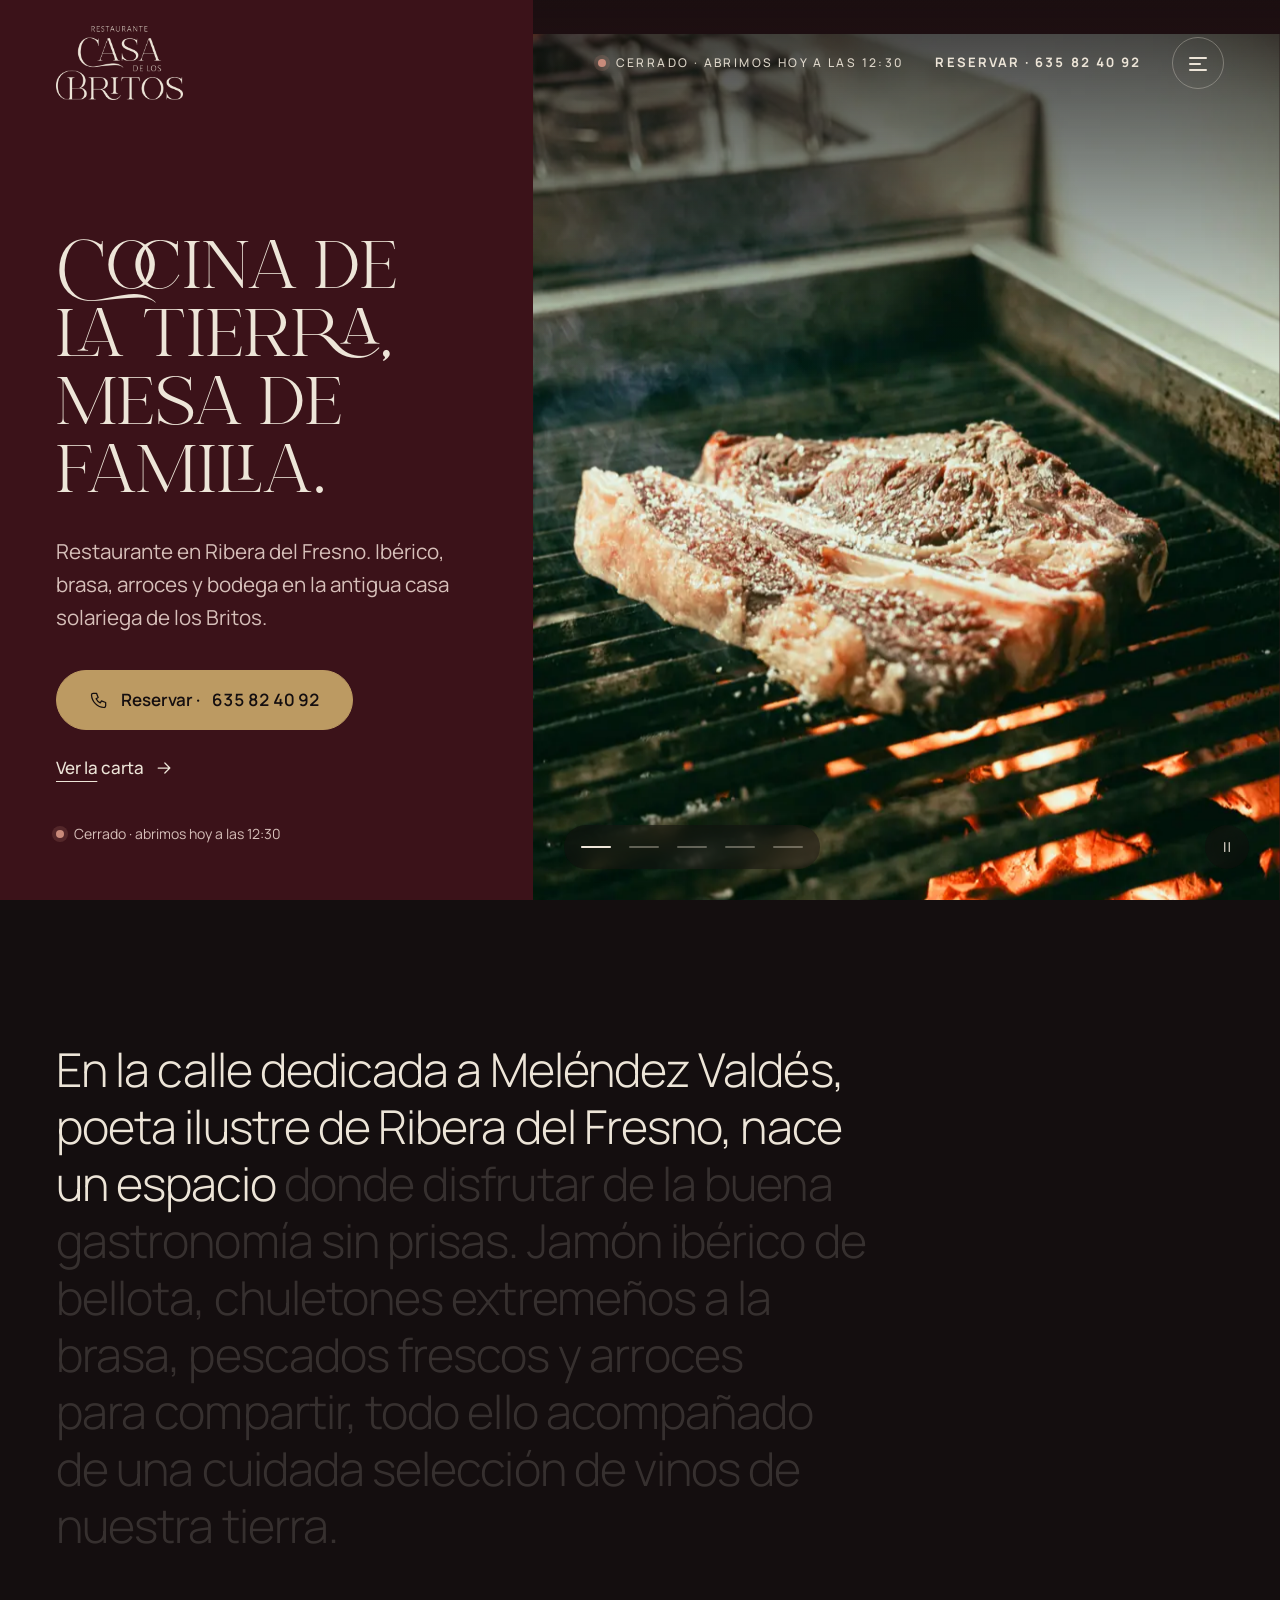
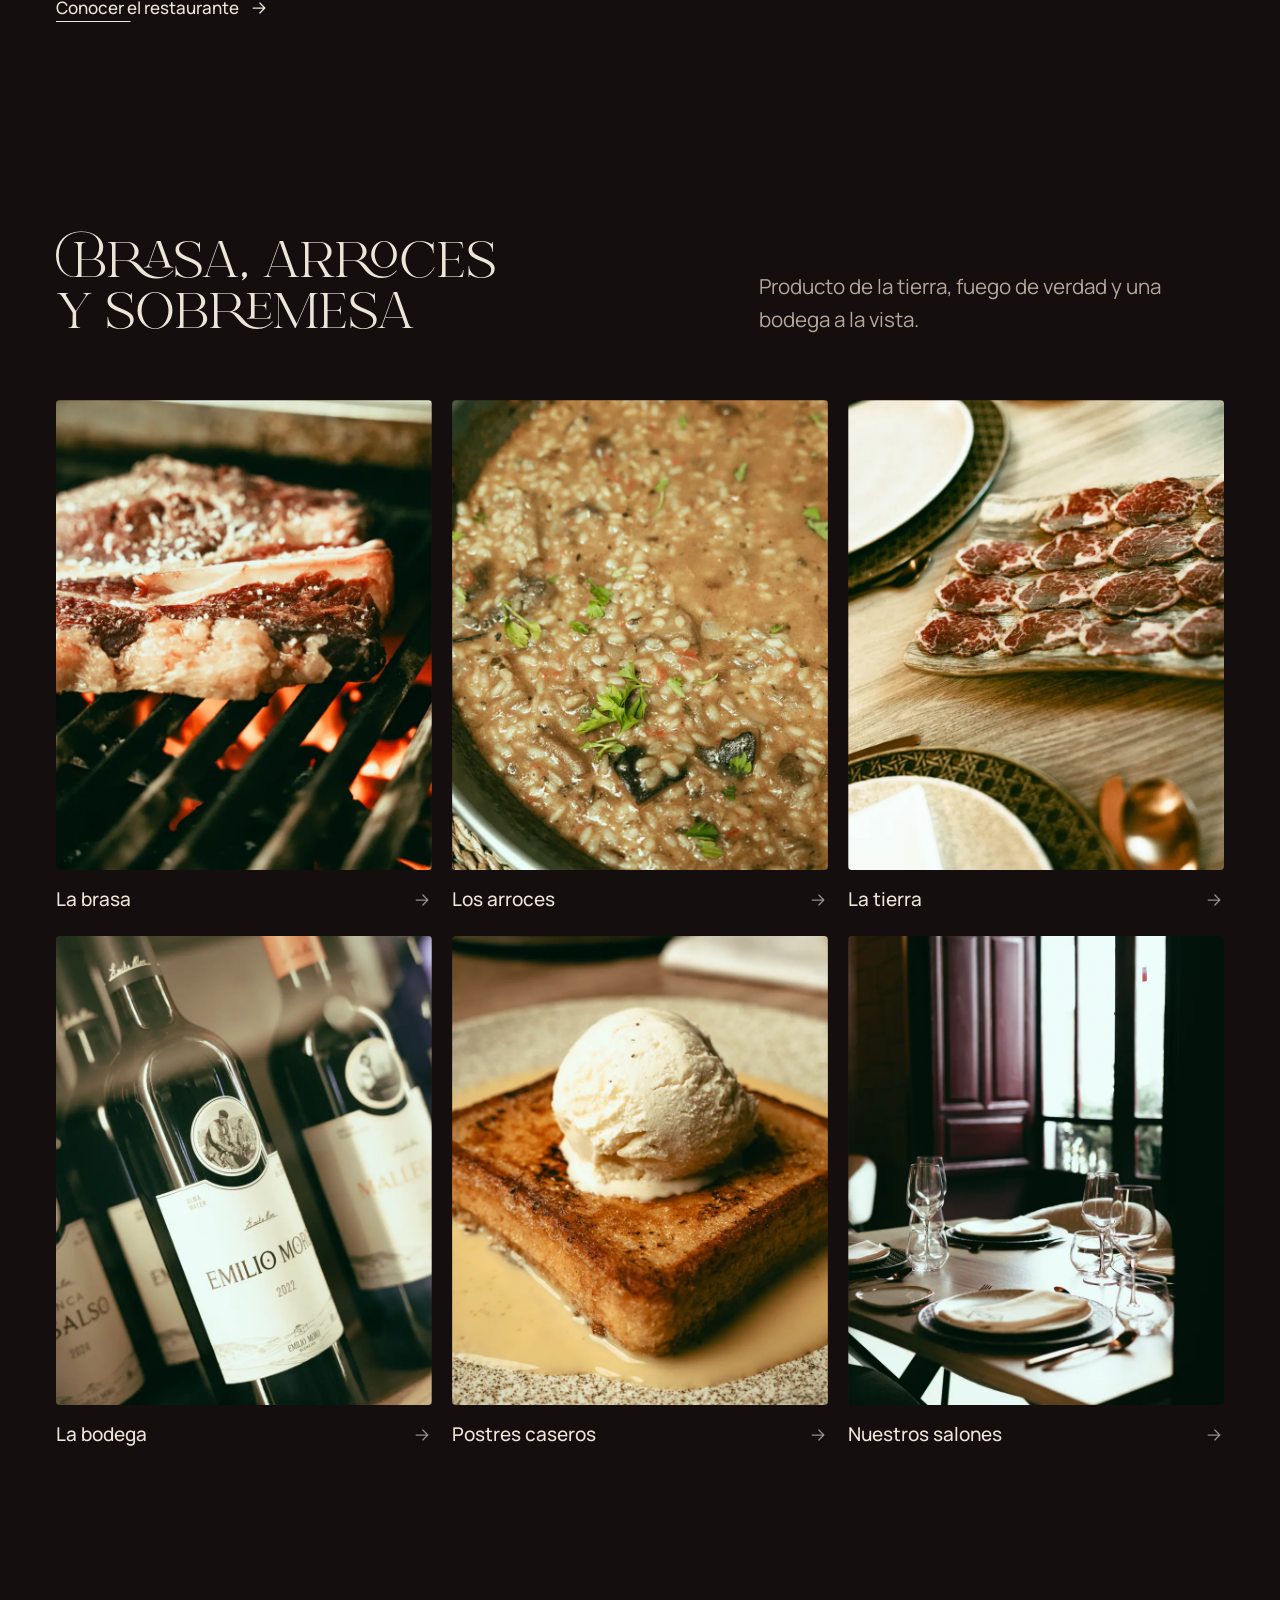
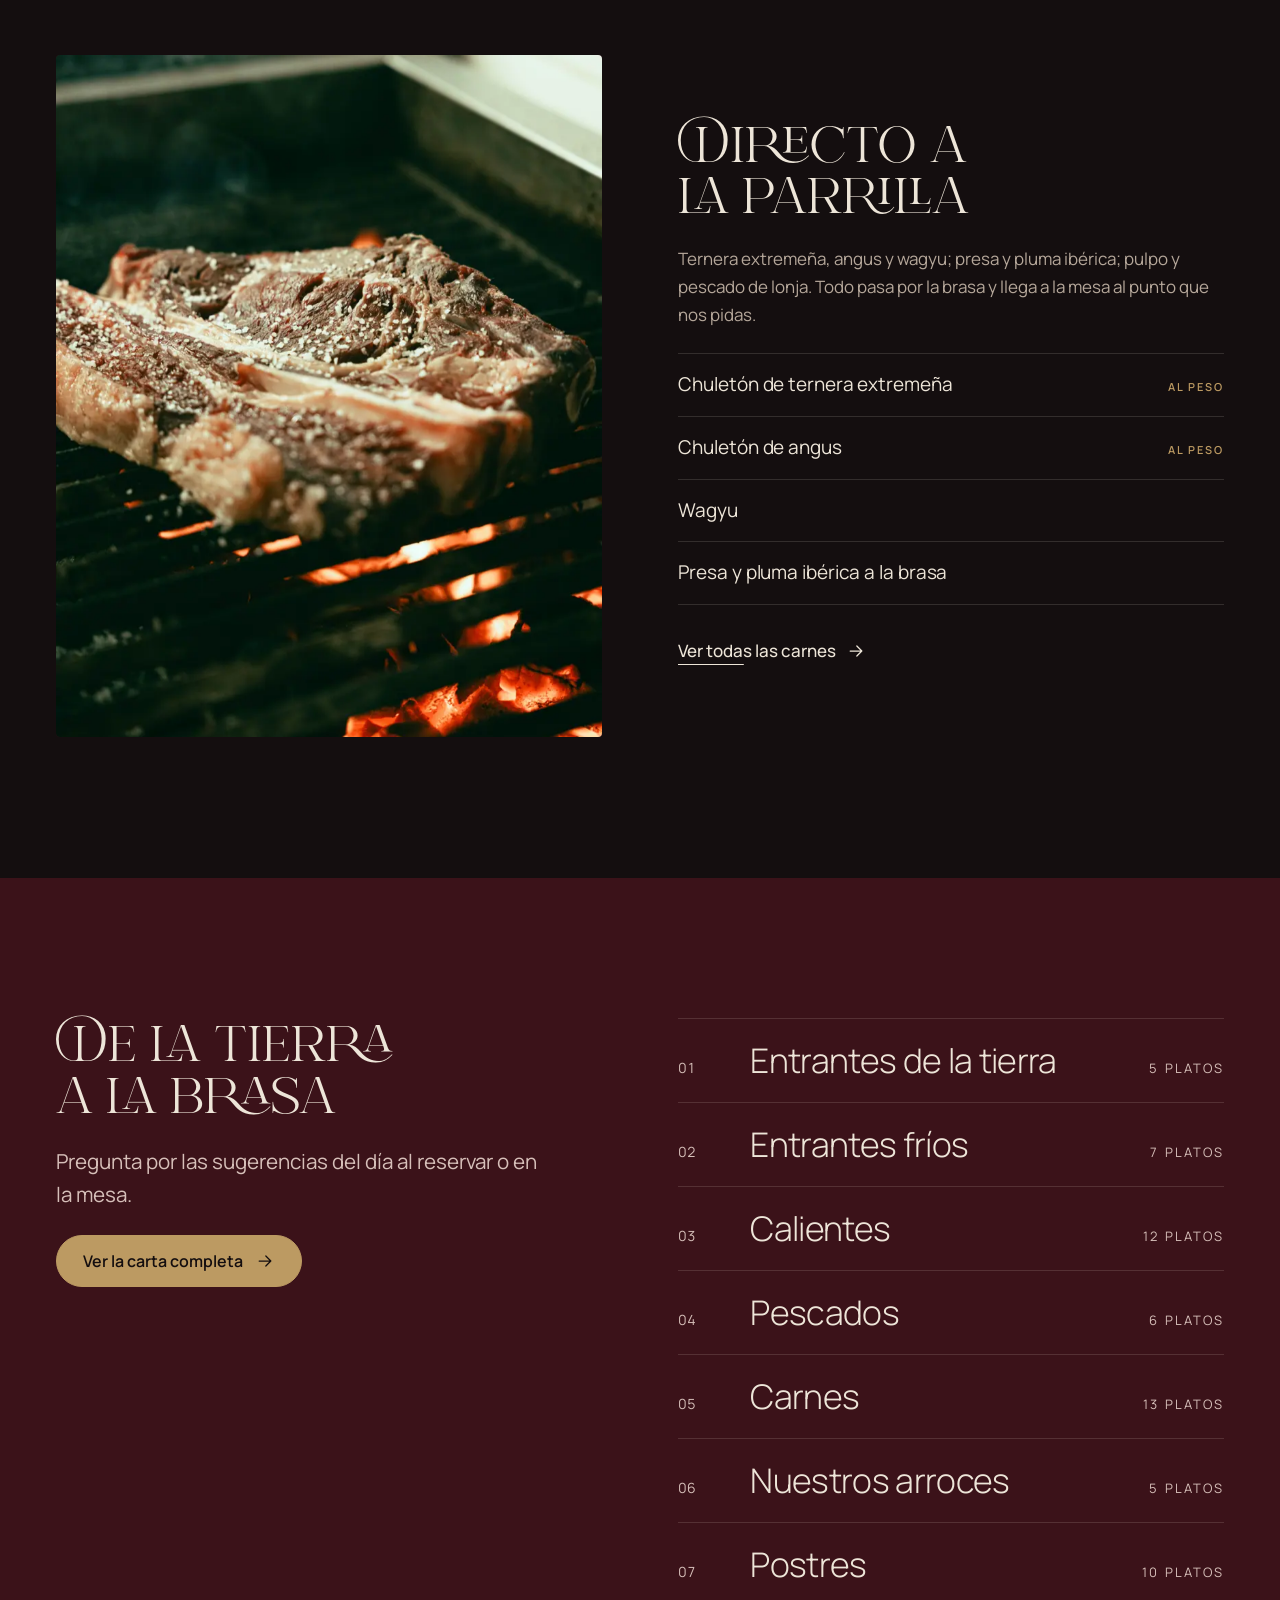
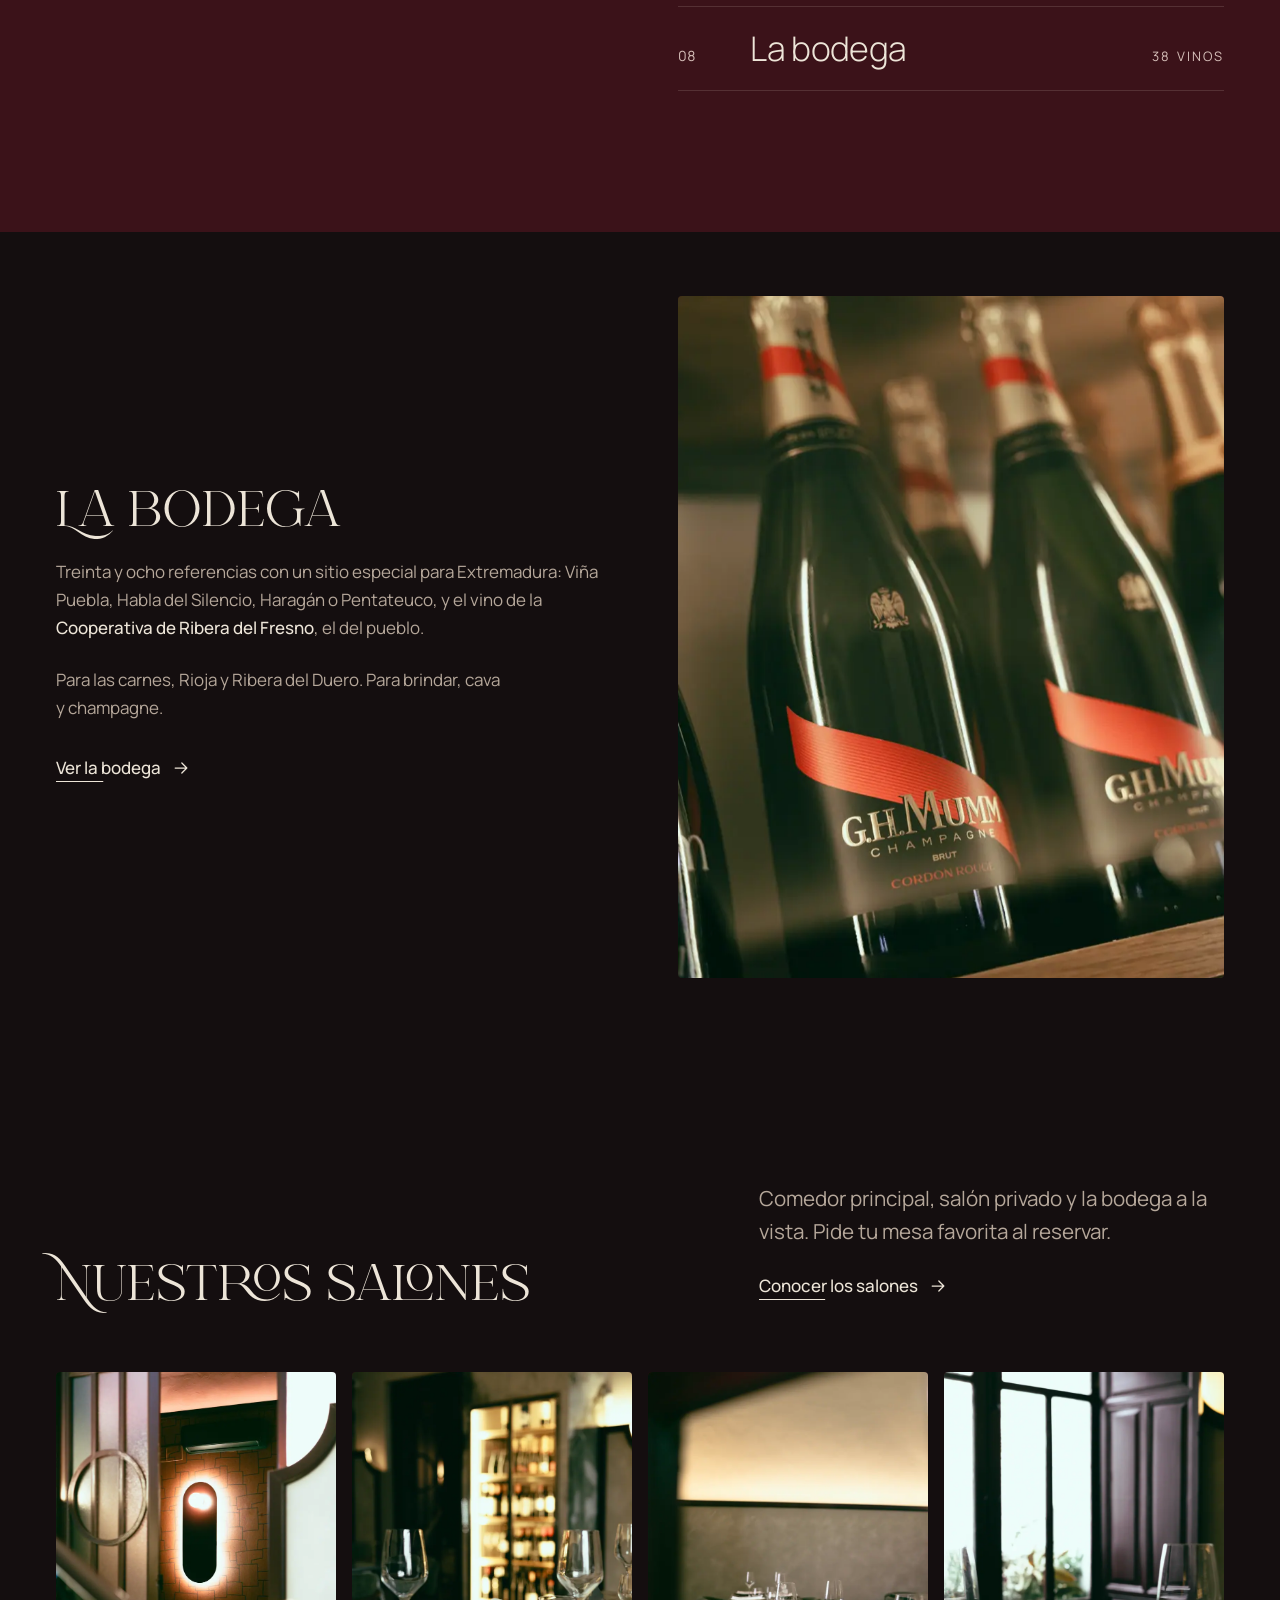
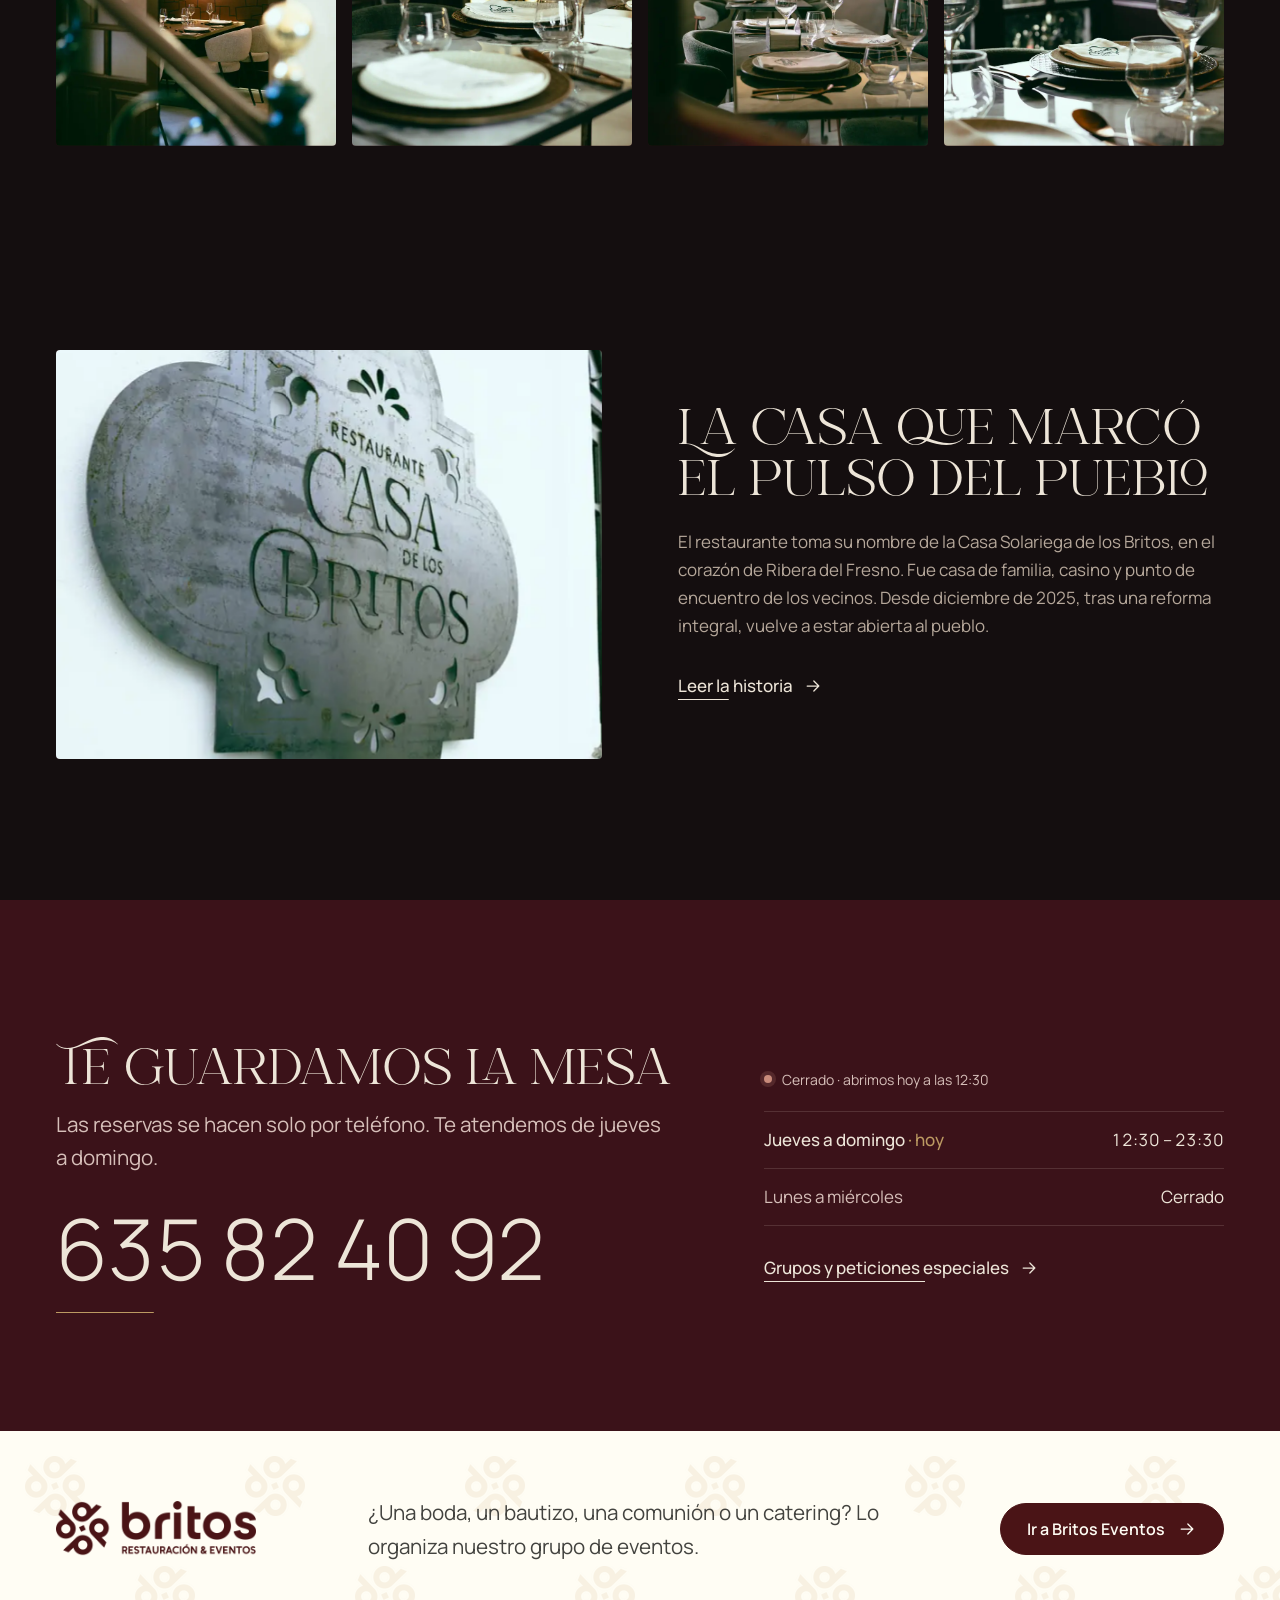
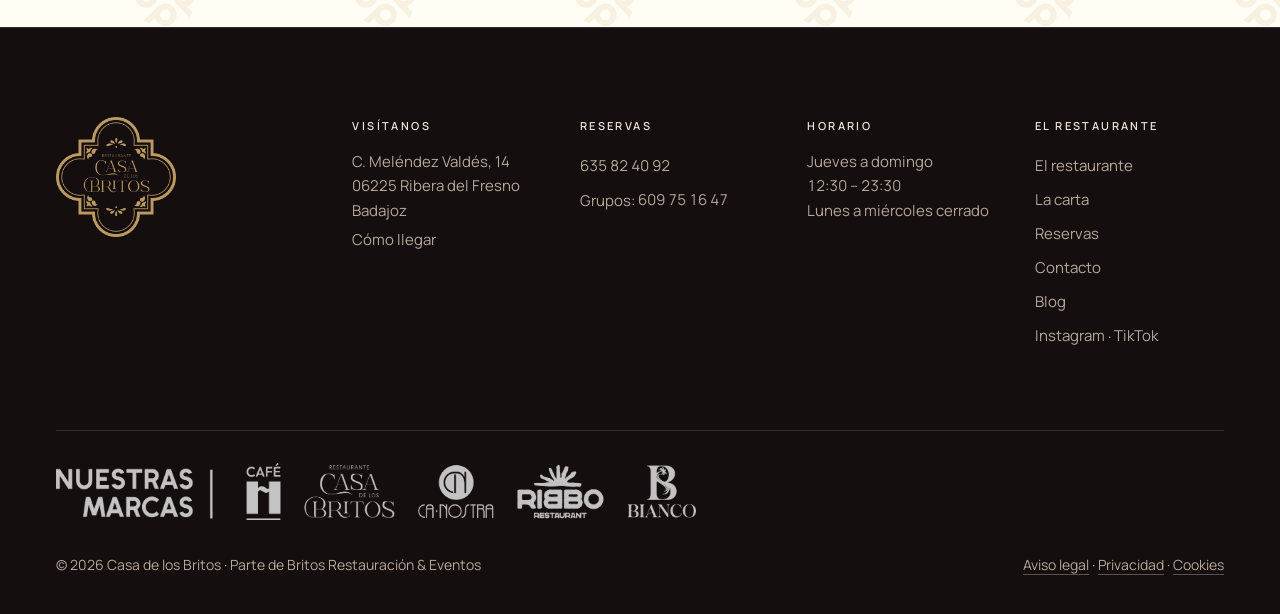
==== commit 0264ad11: "Celebraciones en acordeón con su color y botón de presupuesto que rellena el formulario; portada más" ====
--- a/index.html
+++ b/index.html
@@ -15,7 +15,7 @@
 <link rel="icon" type="image/png" href="assets/logos/casa-logo-completo.png">
 <link rel="preload" href="assets/fonts/manrope-latin.woff2" as="font" type="font/woff2" crossorigin>
 <link rel="preload" as="image" href="assets/img/dsc07287-1600.webp" imagesrcset="assets/img/dsc07287-800.webp 800w, assets/img/dsc07287-1600.webp 1600w" imagesizes="(max-width: 899px) 100vw, 58vw">
-<link rel="stylesheet" href="assets/css/styles.css?v=e9ea8440">
+<link rel="stylesheet" href="assets/css/styles.css?v=2606910d">
 <script src="assets/js/main.js?v=a32b78e7" defer></script>
 <script src="assets/js/motion.js?v=11d99c30" defer></script>
 <script src="assets/js/carousel.js?v=3fe8a7d3" defer></script>
--- a/assets/css/styles.css
+++ b/assets/css/styles.css
@@ -1074,6 +1074,11 @@
 @keyframes bx-rise { from { transform: translateY(40%); opacity: 0; } to { transform: none; opacity: 1; } }
 @keyframes bx-fade { from { opacity: 0; } to { opacity: 1; } }
 @keyframes bx-zoom { from { transform: scale(1.15); } to { transform: none; } }
+@media (max-width: 699px) {
+  .bx-hero { min-height: 0; }
+  .bx-hero__word { margin-top: clamp(48px, 14vw, 90px); }
+  .bx-hero__ph { height: 52vh; }
+}
 @media (max-width: 599px) {
   .bx-hero__meta span:last-child { display: none; }
   .bx-hero__cta { width: 100%; justify-content: space-between; }
@@ -1098,22 +1103,43 @@
   .bx-list__img { display: none; }
 }
 
-/* Celebraciones: bloques de color que se apilan */
-.bx-ev { padding-top: clamp(96px, 14vw, 200px); }
-.bx-ev > .wrap { margin-bottom: 28px; }
-.bx-card { position: sticky; top: 0; min-height: 100svh; display: flex; align-items: center; background: var(--c); color: #fff; scroll-margin-top: 0; }
-.bx-card__in { display: grid; grid-template-columns: minmax(0, 7fr) minmax(0, 5fr); grid-template-areas: "n ph" "t ph" "txt ph"; column-gap: clamp(24px, 5vw, 80px); row-gap: 20px; align-items: end; padding-block: calc(var(--head-space) + 24px) 56px; }
-.bx-card__n { grid-area: n; font-size: 0.8125rem; font-weight: 600; letter-spacing: 0.2em; color: rgba(255, 255, 255, 0.72); }
-.bx-card__t { grid-area: t; font-family: "Coliner", "Unageo", sans-serif; font-weight: 500; font-size: clamp(2.4rem, 0.4rem + 6.2vw, 7.6rem); line-height: 0.88; letter-spacing: -0.02em; text-transform: uppercase; color: #fff; }
-.bx-card__txt { grid-area: txt; display: grid; gap: 12px; max-width: 46ch; }
-.bx-card__txt p { font-size: var(--t-lead); color: rgba(255, 255, 255, 0.9); }
-.bx-card__txt .bx-card__l { font-size: 0.75rem; font-weight: 600; letter-spacing: 0.16em; text-transform: uppercase; color: rgba(255, 255, 255, 0.72); }
-.bx-card__ph { grid-area: ph; align-self: center; margin: 0; aspect-ratio: 4 / 5; overflow: hidden; }
-.bx-card__ph img { width: 100%; height: 100%; object-fit: cover; }
-@media (max-width: 899px) {
-  .bx-card { position: relative; min-height: 0; }
-  .bx-card__in { grid-template-columns: minmax(0, 1fr); grid-template-areas: "n" "t" "txt" "ph"; padding-block: 64px; }
-  .bx-card__ph { aspect-ratio: 4 / 3; }
+/* Celebraciones: acordeón; cada evento con su color */
+.bx-acc { margin-top: 28px; border-top: 1px solid var(--ink); }
+.bx-ev__item { border-bottom: 1px solid var(--line-strong); scroll-margin-top: calc(var(--head-space) + 12px); transition: background-color 400ms ease; }
+.bx-ev__item summary { display: grid; grid-template-columns: 48px minmax(0, 1fr) 44px; align-items: center; gap: 16px; padding: clamp(16px, 2vw, 26px) clamp(0px, 1.6vw, 24px); list-style: none; cursor: pointer; -webkit-tap-highlight-color: transparent; }
+.bx-ev__item summary::-webkit-details-marker { display: none; }
+.bx-ev__n { font-size: 0.8125rem; letter-spacing: 0.1em; color: var(--muted); transition: color 300ms ease; }
+.bx-ev__t { font-family: "Coliner", "Unageo", sans-serif; font-weight: 500; font-size: clamp(1.9rem, 1rem + 4vw, 5.2rem); line-height: 1; text-transform: uppercase; color: var(--c); font-variant-ligatures: none; font-feature-settings: "liga" 0, "dlig" 0, "calt" 0; transition: color 300ms ease, transform 600ms var(--ease-expo); }
+.bx-ev__x { position: relative; justify-self: end; width: 44px; height: 44px; border-radius: 50%; border: 1px solid currentColor; color: var(--c); transition: transform 400ms var(--ease-expo), color 300ms ease; }
+.bx-ev__x::before, .bx-ev__x::after { content: ""; position: absolute; left: 50%; top: 50%; width: 14px; height: 1.5px; margin: -0.75px 0 0 -7px; background: currentColor; }
+.bx-ev__x::after { transform: rotate(90deg); }
+.bx-ev__item[open] { background: var(--c); }
+.bx-ev__item[open] :is(.bx-ev__t, .bx-ev__x) { color: #fff; }
+.bx-ev__item[open] .bx-ev__n { color: rgba(255, 255, 255, 0.7); }
+.bx-ev__item[open] .bx-ev__x { transform: rotate(45deg); }
+@media (hover: hover) and (pointer: fine) { .bx-ev__item:not([open]) summary:hover .bx-ev__t { transform: translateX(14px); } }
+.bx-ev__body { display: grid; grid-template-columns: minmax(0, 5fr) minmax(0, 6fr); gap: clamp(20px, 4vw, 64px); align-items: end; padding: 0 clamp(0px, 1.6vw, 24px) clamp(24px, 3vw, 40px); color: #fff; animation: bx-open 600ms var(--ease-expo); }
+.bx-ev__item[open] .bx-ev__body { padding-left: clamp(16px, 1.6vw, 24px); padding-right: clamp(16px, 1.6vw, 24px); }
+.bx-ev__item[open] summary { padding-left: clamp(16px, 1.6vw, 24px); padding-right: clamp(16px, 1.6vw, 24px); }
+@keyframes bx-open { from { opacity: 0; transform: translateY(-10px); } to { opacity: 1; transform: none; } }
+.bx-ev__ph { margin: 0; aspect-ratio: 4 / 3; overflow: hidden; }
+.bx-ev__ph img { width: 100%; height: 100%; object-fit: cover; }
+.bx-ev__txt { display: grid; gap: 18px; justify-items: start; max-width: 44ch; }
+.bx-ev__txt p { font-size: var(--t-lead); line-height: 1.5; color: #fff; }
+.bx-ev__txt ul { display: grid; gap: 6px; }
+.bx-ev__txt li { font-size: 0.8125rem; font-weight: 600; letter-spacing: 0.14em; text-transform: uppercase; color: rgba(255, 255, 255, 0.8); }
+.bx-ev__txt li::before { content: "— "; }
+.bx-ev__cta { display: inline-flex; align-items: center; gap: 12px; min-height: 52px; padding: 0 24px; background: #fff; color: var(--c); font-size: 0.8125rem; font-weight: 600; letter-spacing: 0.16em; text-transform: uppercase; }
+.bx-ev__cta .ico { width: 18px; height: 18px; transition: transform 300ms var(--ease-out); }
+@media (hover: hover) and (pointer: fine) { .bx-ev__cta:hover .ico { transform: translateX(4px); } }
+.bx-ev__cta:focus-visible, .bx-ev__item summary:focus-visible { outline: 2px solid #000; outline-offset: 2px; }
+.bx-ev__item[open] summary:focus-visible { outline-color: #fff; outline-offset: -4px; }
+@media (max-width: 799px) {
+  .bx-ev__item summary { grid-template-columns: 28px minmax(0, 1fr) 40px; gap: 10px; }
+  .bx-ev__x { width: 40px; height: 40px; }
+  .bx-ev__body { grid-template-columns: minmax(0, 1fr); }
+  .bx-ev__ph { aspect-ratio: 16 / 10; }
+  .bx-ev__cta { width: 100%; justify-content: space-between; }
 }
 
 /* Cómo trabajamos */
@@ -1135,3 +1161,4 @@
 .bx-end .form-panel :focus-visible { outline-color: #000; }
 /* Sin ligaduras decorativas de Coliner en los titulares en mayúsculas */
 body[data-theme="britos"] :is(.bx-hero__word, .bx-hero__line, .bx-statement, .bx-list__name, .bx-card__t, .bx-steps li, .bx-end__t, .bx-end__tel) { font-variant-ligatures: none; font-feature-settings: "liga" 0, "dlig" 0, "calt" 0; }
+body[data-theme="britos"] .top__call { border-radius: 0; }
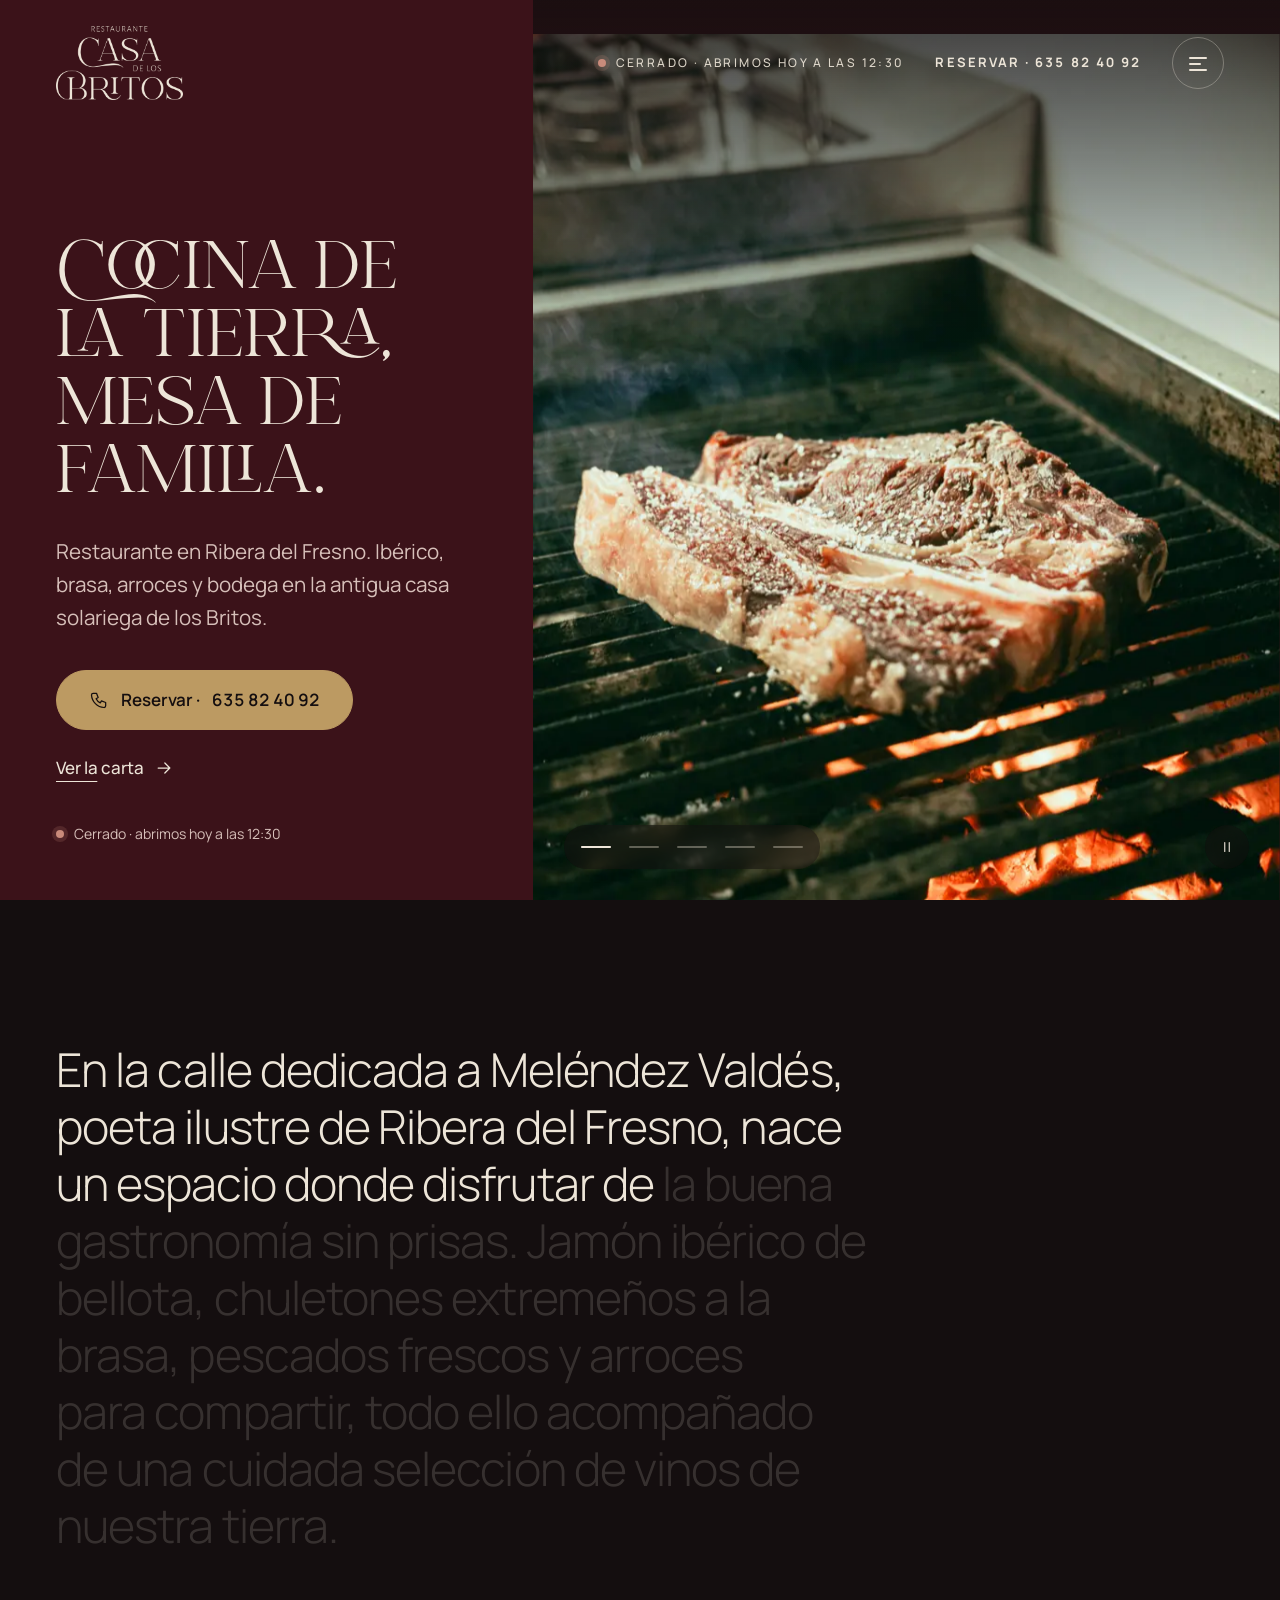
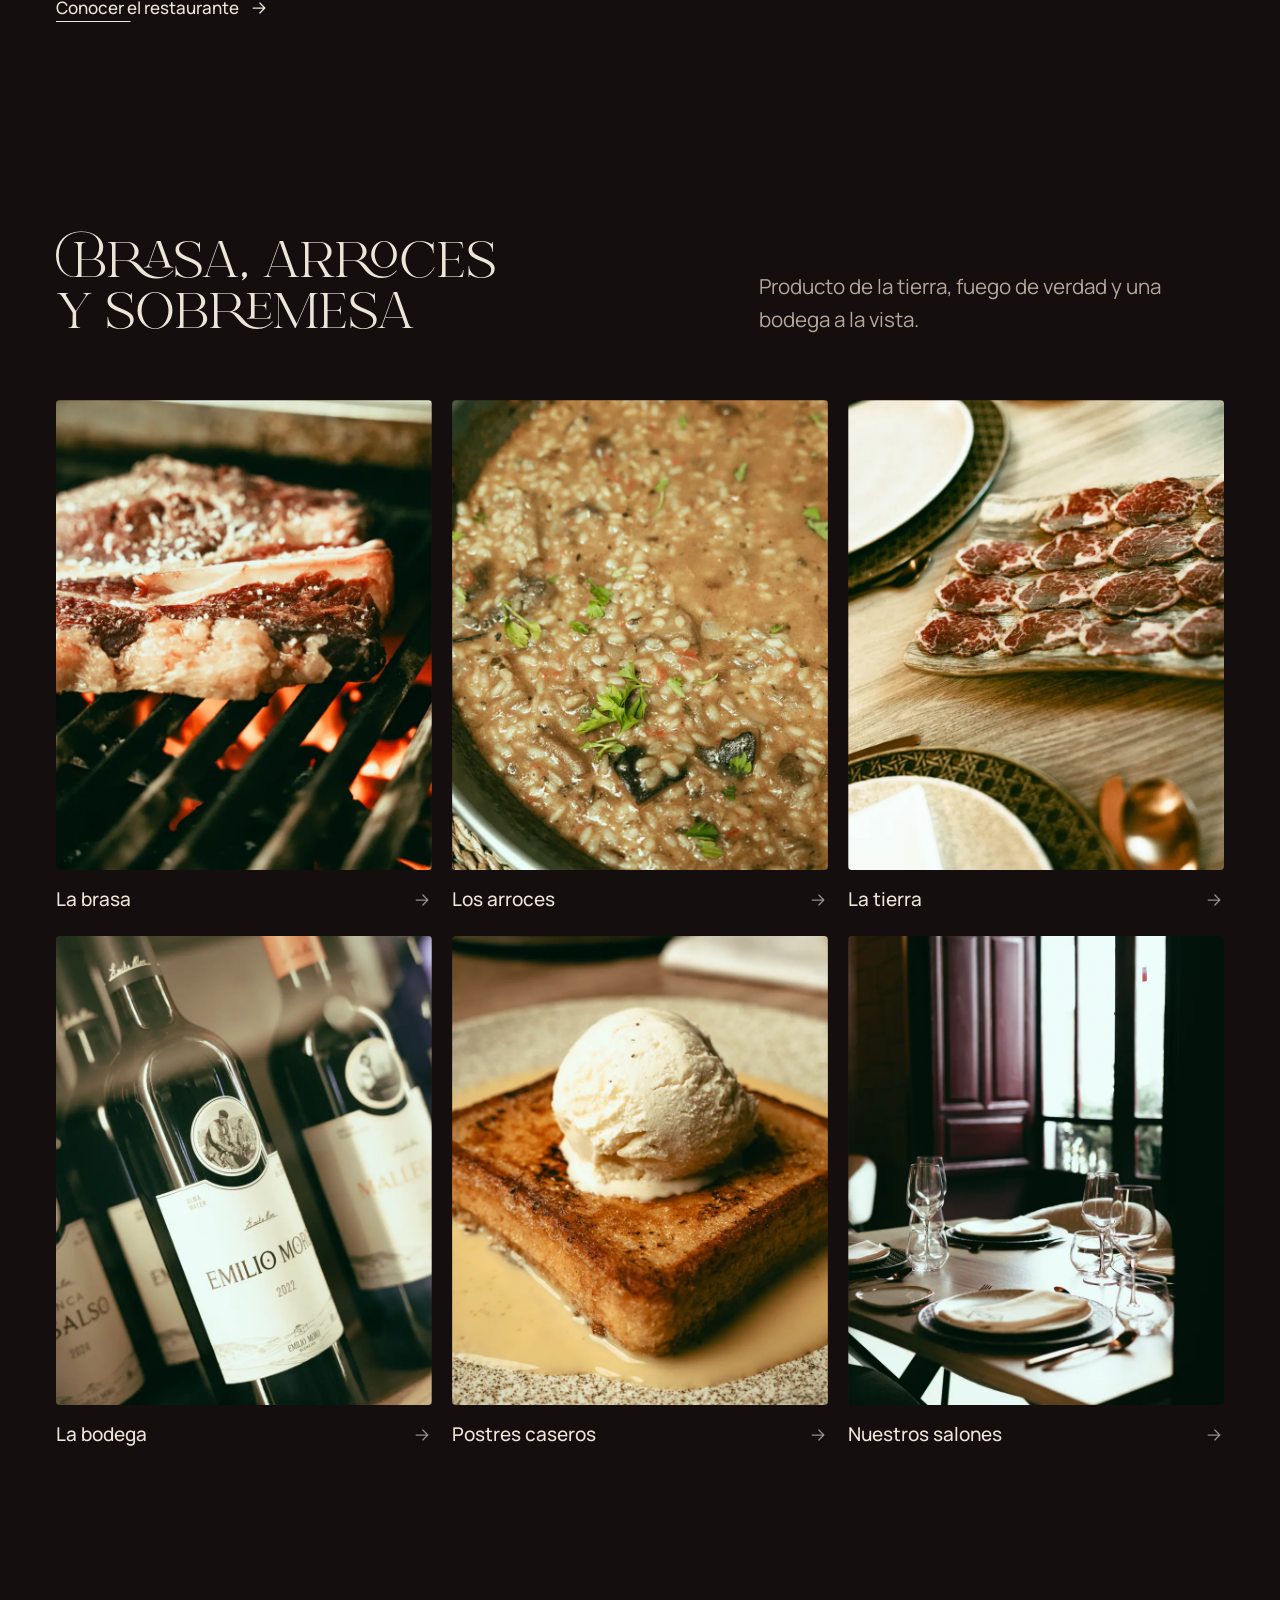
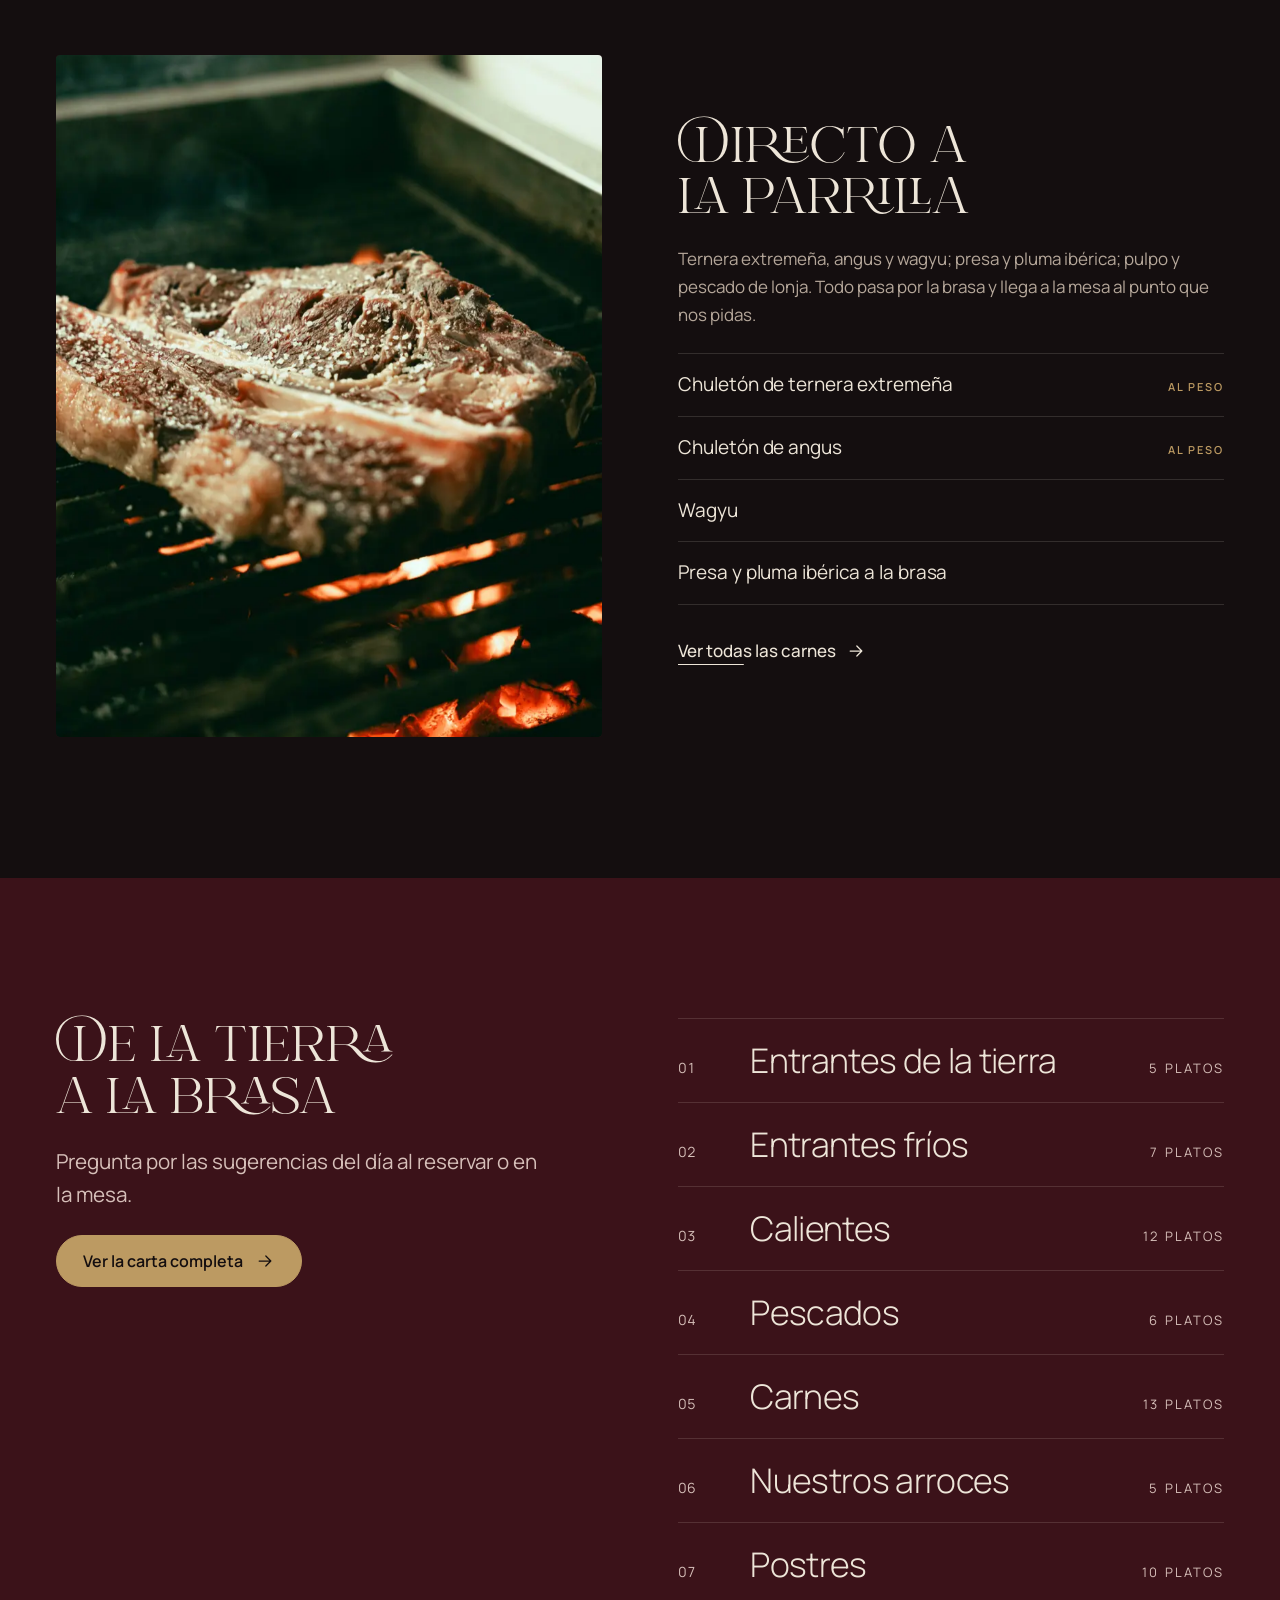
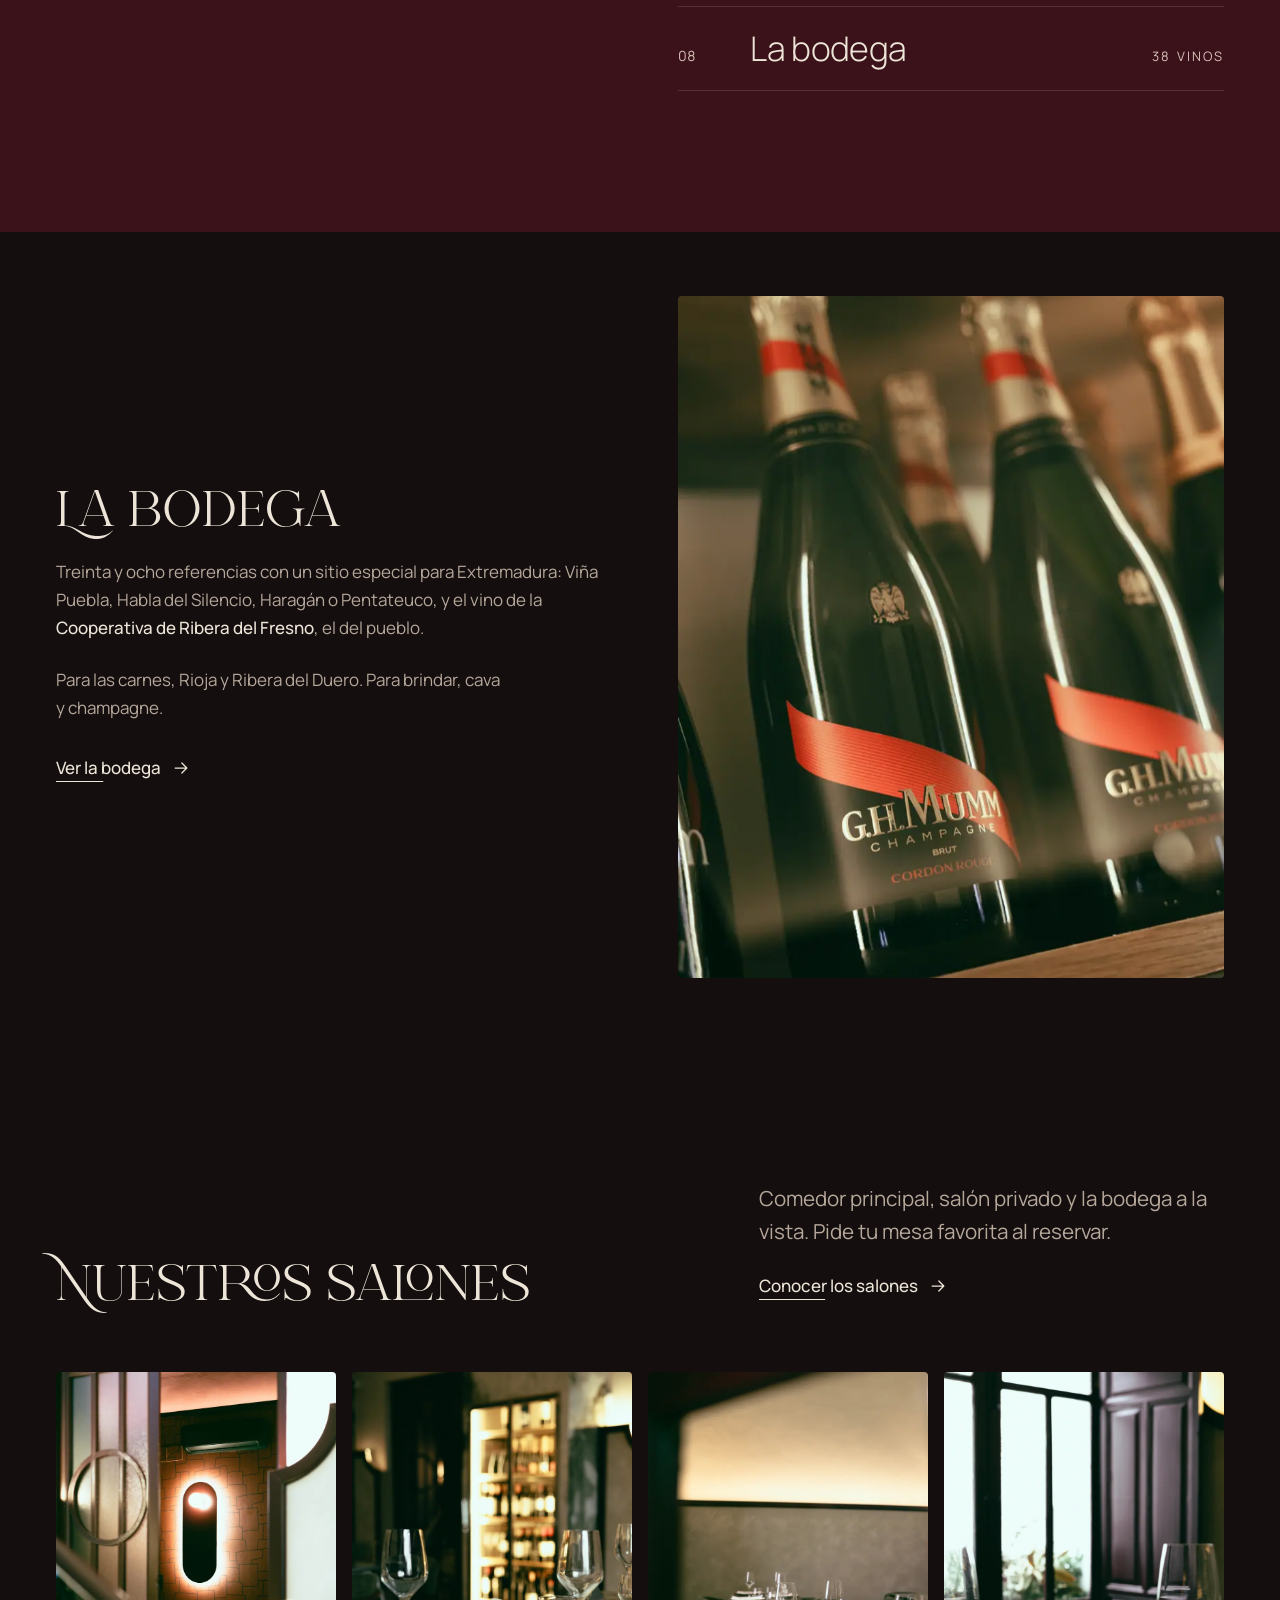
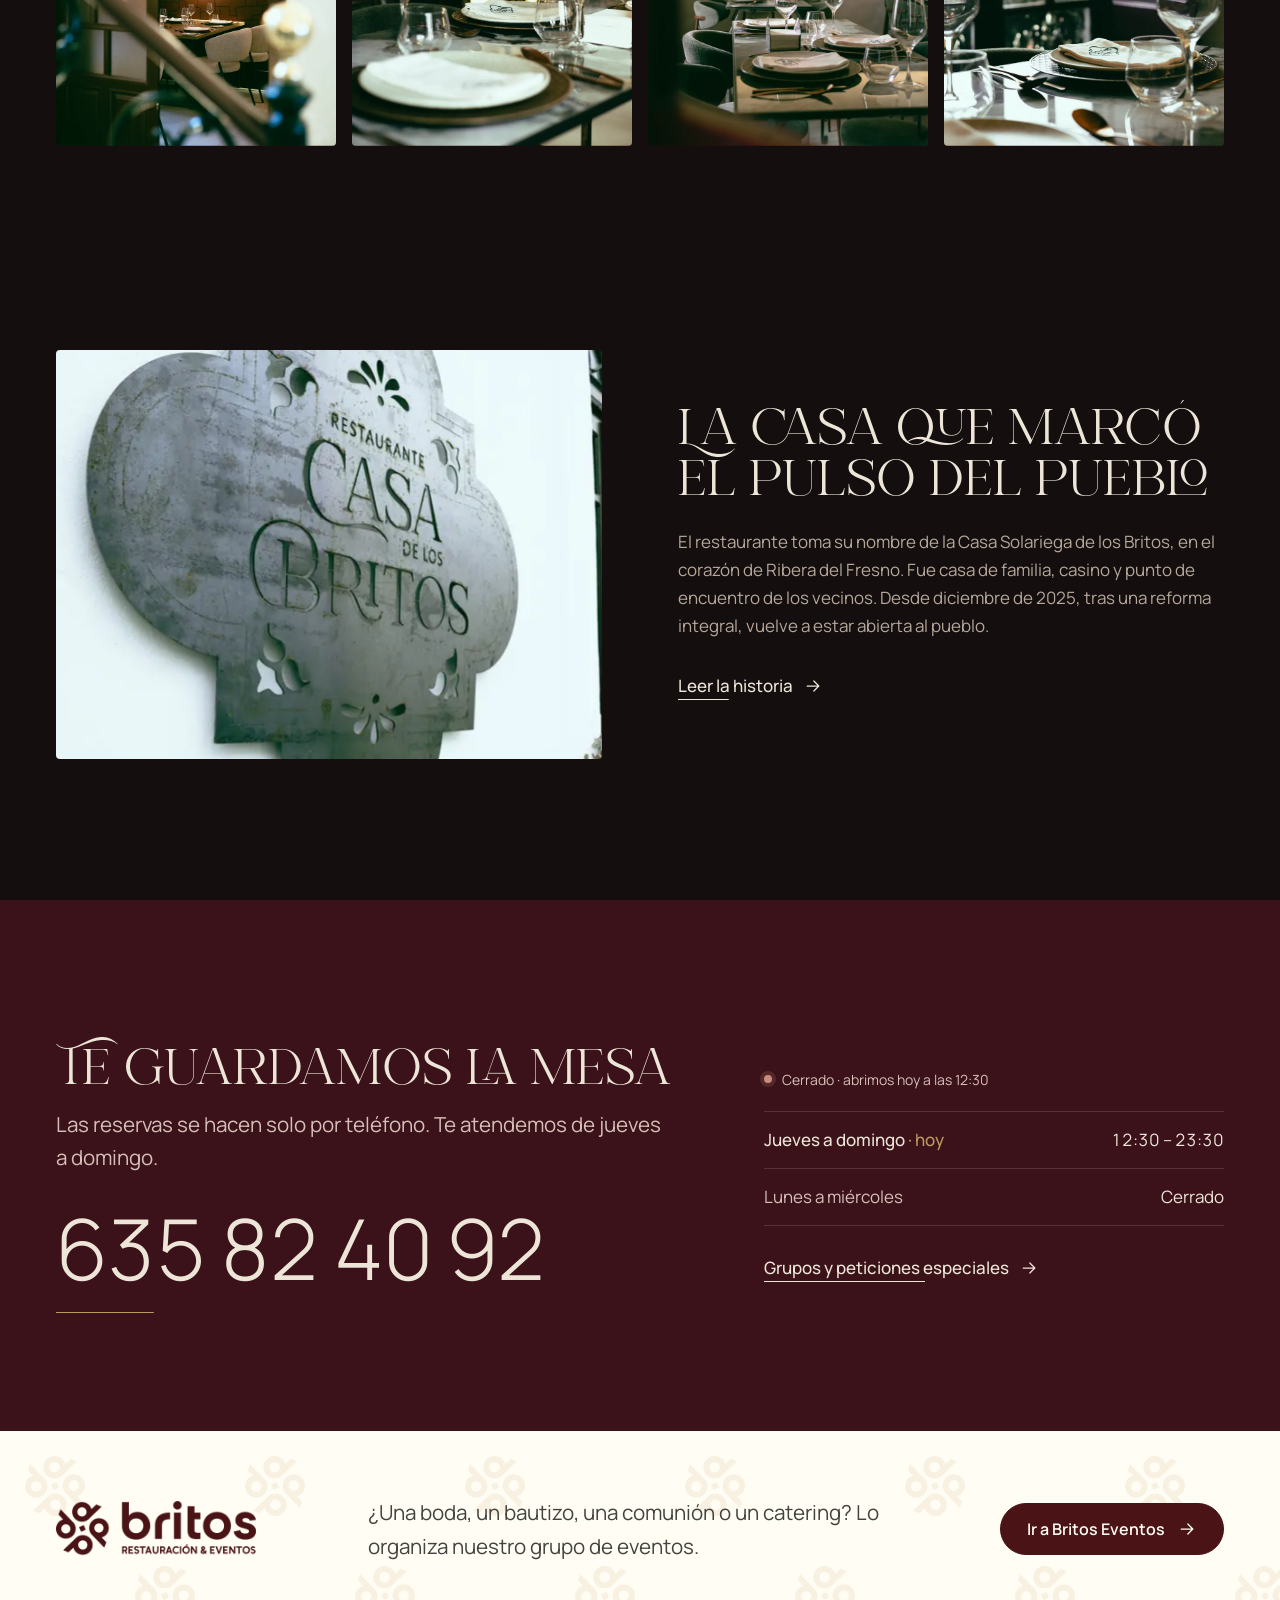
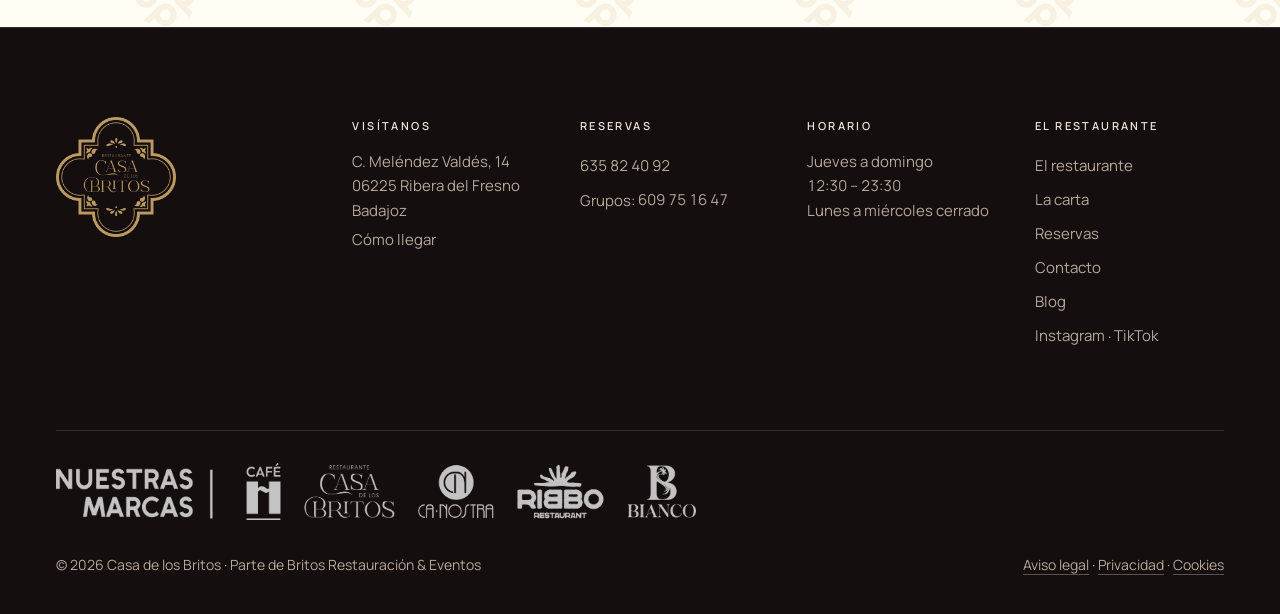
==== commit a4de2630: "Nuestras marcas: foto de cada local con su logotipo, carrusel deslizable en móvil; Bianco es discote" ====
--- a/index.html
+++ b/index.html
@@ -15,7 +15,7 @@
 <link rel="icon" type="image/png" href="assets/logos/casa-logo-completo.png">
 <link rel="preload" href="assets/fonts/manrope-latin.woff2" as="font" type="font/woff2" crossorigin>
 <link rel="preload" as="image" href="assets/img/dsc07287-1600.webp" imagesrcset="assets/img/dsc07287-800.webp 800w, assets/img/dsc07287-1600.webp 1600w" imagesizes="(max-width: 899px) 100vw, 58vw">
-<link rel="stylesheet" href="assets/css/styles.css?v=2606910d">
+<link rel="stylesheet" href="assets/css/styles.css?v=9f43c3b7">
 <script src="assets/js/main.js?v=a32b78e7" defer></script>
 <script src="assets/js/motion.js?v=11d99c30" defer></script>
 <script src="assets/js/carousel.js?v=3fe8a7d3" defer></script>
--- a/assets/css/styles.css
+++ b/assets/css/styles.css
@@ -1084,24 +1084,41 @@
   .bx-hero__cta { width: 100%; justify-content: space-between; }
 }
 
-/* Nuestras casas: lista grande */
-.bx-list { margin-top: 28px; border-top: 1px solid var(--ink); }
-.bx-list__row { position: relative; display: grid; grid-template-columns: 48px minmax(0, 1fr) auto; align-items: baseline; gap: 16px; padding: clamp(18px, 2.2vw, 30px) 0; border-bottom: 1px solid var(--line-strong); color: var(--ink); }
-.bx-list__n { font-size: 0.8125rem; color: var(--muted); letter-spacing: 0.1em; }
-.bx-list__name { font-family: "Coliner", "Unageo", sans-serif; font-weight: 500; font-size: clamp(1.9rem, 1rem + 4vw, 5.2rem); line-height: 1; text-transform: uppercase; transition: transform 600ms var(--ease-expo), color 300ms ease; }
-.bx-list__type { display: inline-flex; align-items: center; gap: 8px; font-size: 0.75rem; font-weight: 600; letter-spacing: 0.18em; text-transform: uppercase; color: var(--muted); }
-.bx-list__type .ico { width: 16px; height: 16px; }
-.bx-list__img { position: absolute; z-index: 2; right: 22%; top: 50%; width: clamp(180px, 18vw, 280px); aspect-ratio: 4 / 5; overflow: hidden; pointer-events: none; opacity: 0; transform: translateY(-50%) rotate(-4deg) scale(0.85); transition: opacity 300ms ease, transform 600ms var(--ease-expo); }
-.bx-list__img img { width: 100%; height: 100%; object-fit: cover; filter: grayscale(1); }
+/* Nuestras casas: foto en gris con el logotipo encima */
+.bx-brands { margin-top: 28px; display: grid; grid-template-columns: repeat(6, minmax(0, 1fr)); gap: clamp(12px, 1.4vw, 20px); }
+.bx-brand { grid-column: span 2; }
+.bx-brand:nth-child(n+4) { grid-column: span 3; }
+.bx-brand > a, .bx-brand > div { display: block; color: var(--ink); }
+.bx-brand__ph { position: relative; margin: 0; aspect-ratio: 4 / 5; overflow: hidden; background: #000; }
+.bx-brand:nth-child(n+4) .bx-brand__ph { aspect-ratio: 16 / 10; }
+.bx-brand__ph > img:first-child { position: absolute; inset: 0; width: 100%; height: 100%; object-fit: cover; filter: grayscale(1) brightness(0.55); transition: transform 1100ms var(--ease-expo), filter 500ms ease; }
+.bx-brand__logo { position: absolute; left: 50%; top: 50%; width: auto; height: clamp(72px, 6vw, 104px); transform: translate(-50%, -50%); }
+.bx-brand__logo--hibernia { height: clamp(84px, 7vw, 120px); }
+.bx-brand__type { display: flex; align-items: center; justify-content: space-between; gap: 12px; padding: 14px 0 0; border-bottom: 1px solid transparent; font-size: 0.75rem; font-weight: 600; letter-spacing: 0.18em; text-transform: uppercase; }
+.bx-brand__type .ico { width: 18px; height: 18px; transition: transform 300ms var(--ease-out); }
 @media (hover: hover) and (pointer: fine) {
-  .bx-list__row:hover .bx-list__name { transform: translateX(18px); }
-  .bx-list__row:hover .bx-list__img { opacity: 1; transform: translateY(-50%) rotate(-4deg) scale(1); }
-}
+  .bx-brand:hover .bx-brand__ph > img:first-child { transform: scale(1.05); filter: grayscale(1) brightness(0.7); }
+  .bx-brand:hover .bx-brand__type .ico { transform: translateX(4px); }
+}
+/* Tableta: dos columnas */
+@media (max-width: 1099px) {
+  .bx-brands { grid-template-columns: repeat(2, minmax(0, 1fr)); }
+  .bx-brand, .bx-brand:nth-child(n+4) { grid-column: span 1; }
+  .bx-brand:first-child { grid-column: 1 / -1; }
+  .bx-brand .bx-brand__ph, .bx-brand:nth-child(n+4) .bx-brand__ph { aspect-ratio: 4 / 3.4; }
+  .bx-brand:first-child .bx-brand__ph { aspect-ratio: 16 / 8; }
+}
+/* Móvil: carrusel que se desliza con el dedo, asomando la siguiente */
 @media (max-width: 699px) {
-  .bx-list__row { grid-template-columns: 32px minmax(0, 1fr); row-gap: 6px; }
-  .bx-list__type { grid-column: 2; }
-  .bx-list__img { display: none; }
-}
+  .bx-brands { display: flex; gap: 12px; margin-inline: calc(var(--gutter) * -1); padding-inline: var(--gutter); overflow-x: auto; scroll-snap-type: x mandatory; scroll-padding-inline: var(--gutter); overscroll-behavior-x: contain; scrollbar-width: none; }
+  .bx-brands::-webkit-scrollbar { display: none; }
+  .bx-brand, .bx-brand:nth-child(n+4), .bx-brand:first-child { flex: 0 0 78%; scroll-snap-align: start; }
+  .bx-brand .bx-brand__ph, .bx-brand:nth-child(n+4) .bx-brand__ph, .bx-brand:first-child .bx-brand__ph { aspect-ratio: 4 / 5; }
+  .bx-brand__logo { height: 84px; }
+  .bx-brand__logo--hibernia { height: 100px; }
+}
+.bx-brands-hint { display: none; }
+@media (max-width: 699px) { .bx-brands-hint { display: block; margin-top: 14px; font-size: 0.75rem; letter-spacing: 0.14em; text-transform: uppercase; color: var(--muted); } }
 
 /* Celebraciones: acordeón; cada evento con su color */
 .bx-acc { margin-top: 28px; border-top: 1px solid var(--ink); }
@@ -1160,5 +1177,5 @@
 .bx-end :focus-visible { outline-color: #fff; }
 .bx-end .form-panel :focus-visible { outline-color: #000; }
 /* Sin ligaduras decorativas de Coliner en los titulares en mayúsculas */
-body[data-theme="britos"] :is(.bx-hero__word, .bx-hero__line, .bx-statement, .bx-list__name, .bx-card__t, .bx-steps li, .bx-end__t, .bx-end__tel) { font-variant-ligatures: none; font-feature-settings: "liga" 0, "dlig" 0, "calt" 0; }
+body[data-theme="britos"] :is(.bx-hero__word, .bx-hero__line, .bx-statement, .bx-steps li, .bx-end__t, .bx-end__tel) { font-variant-ligatures: none; font-feature-settings: "liga" 0, "dlig" 0, "calt" 0; }
 body[data-theme="britos"] .top__call { border-radius: 0; }
